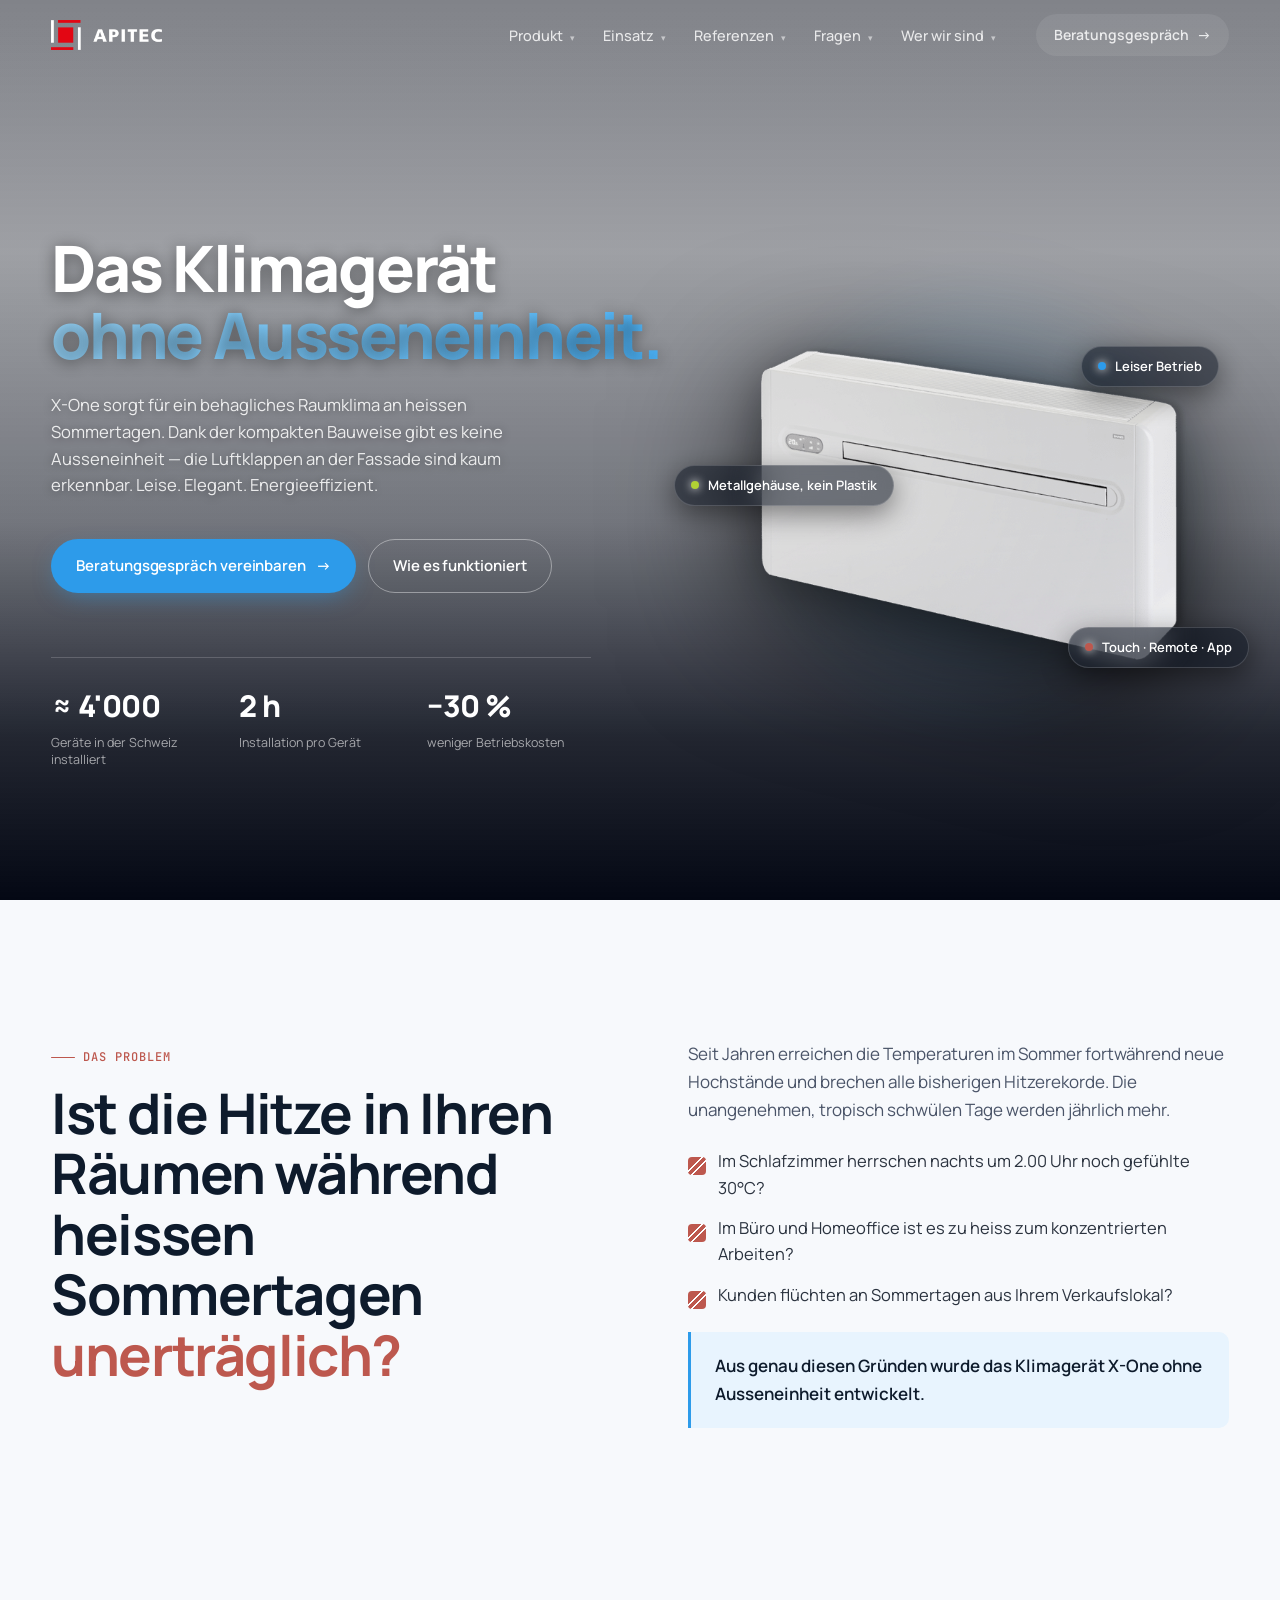
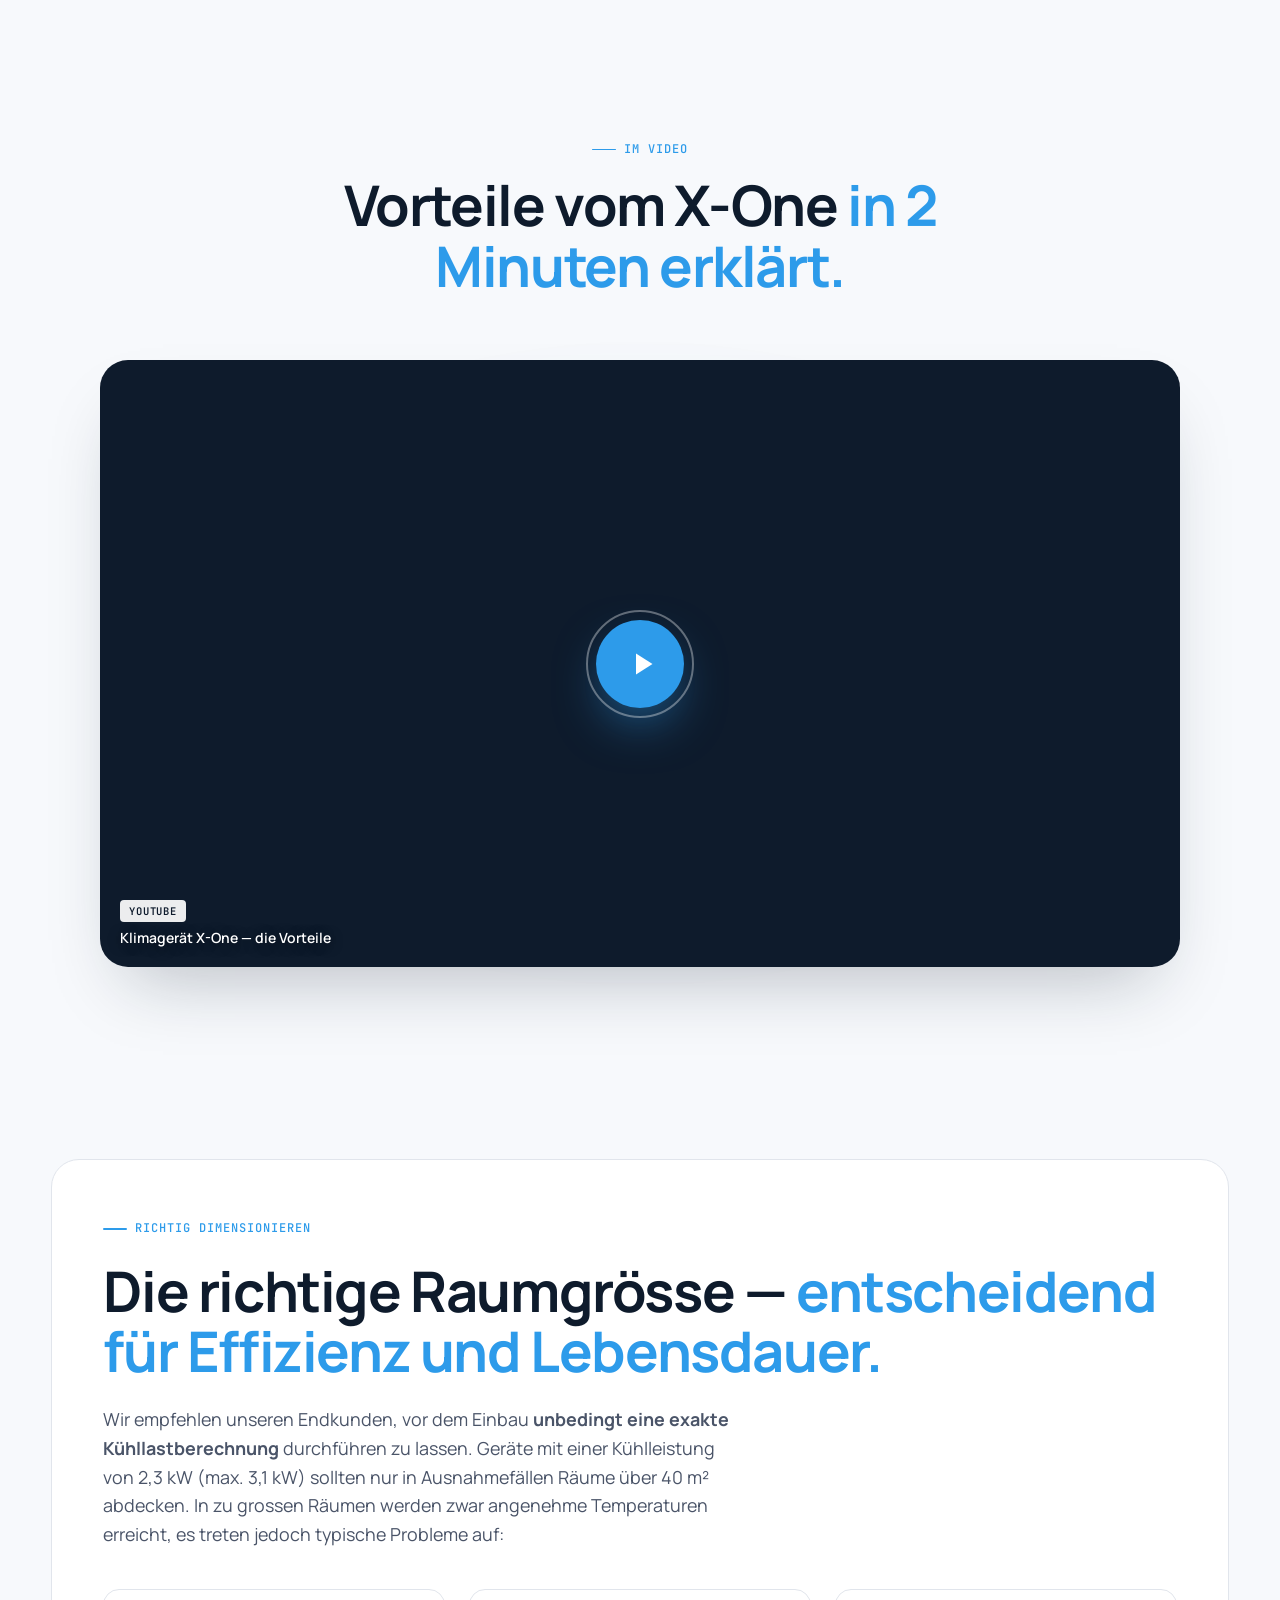
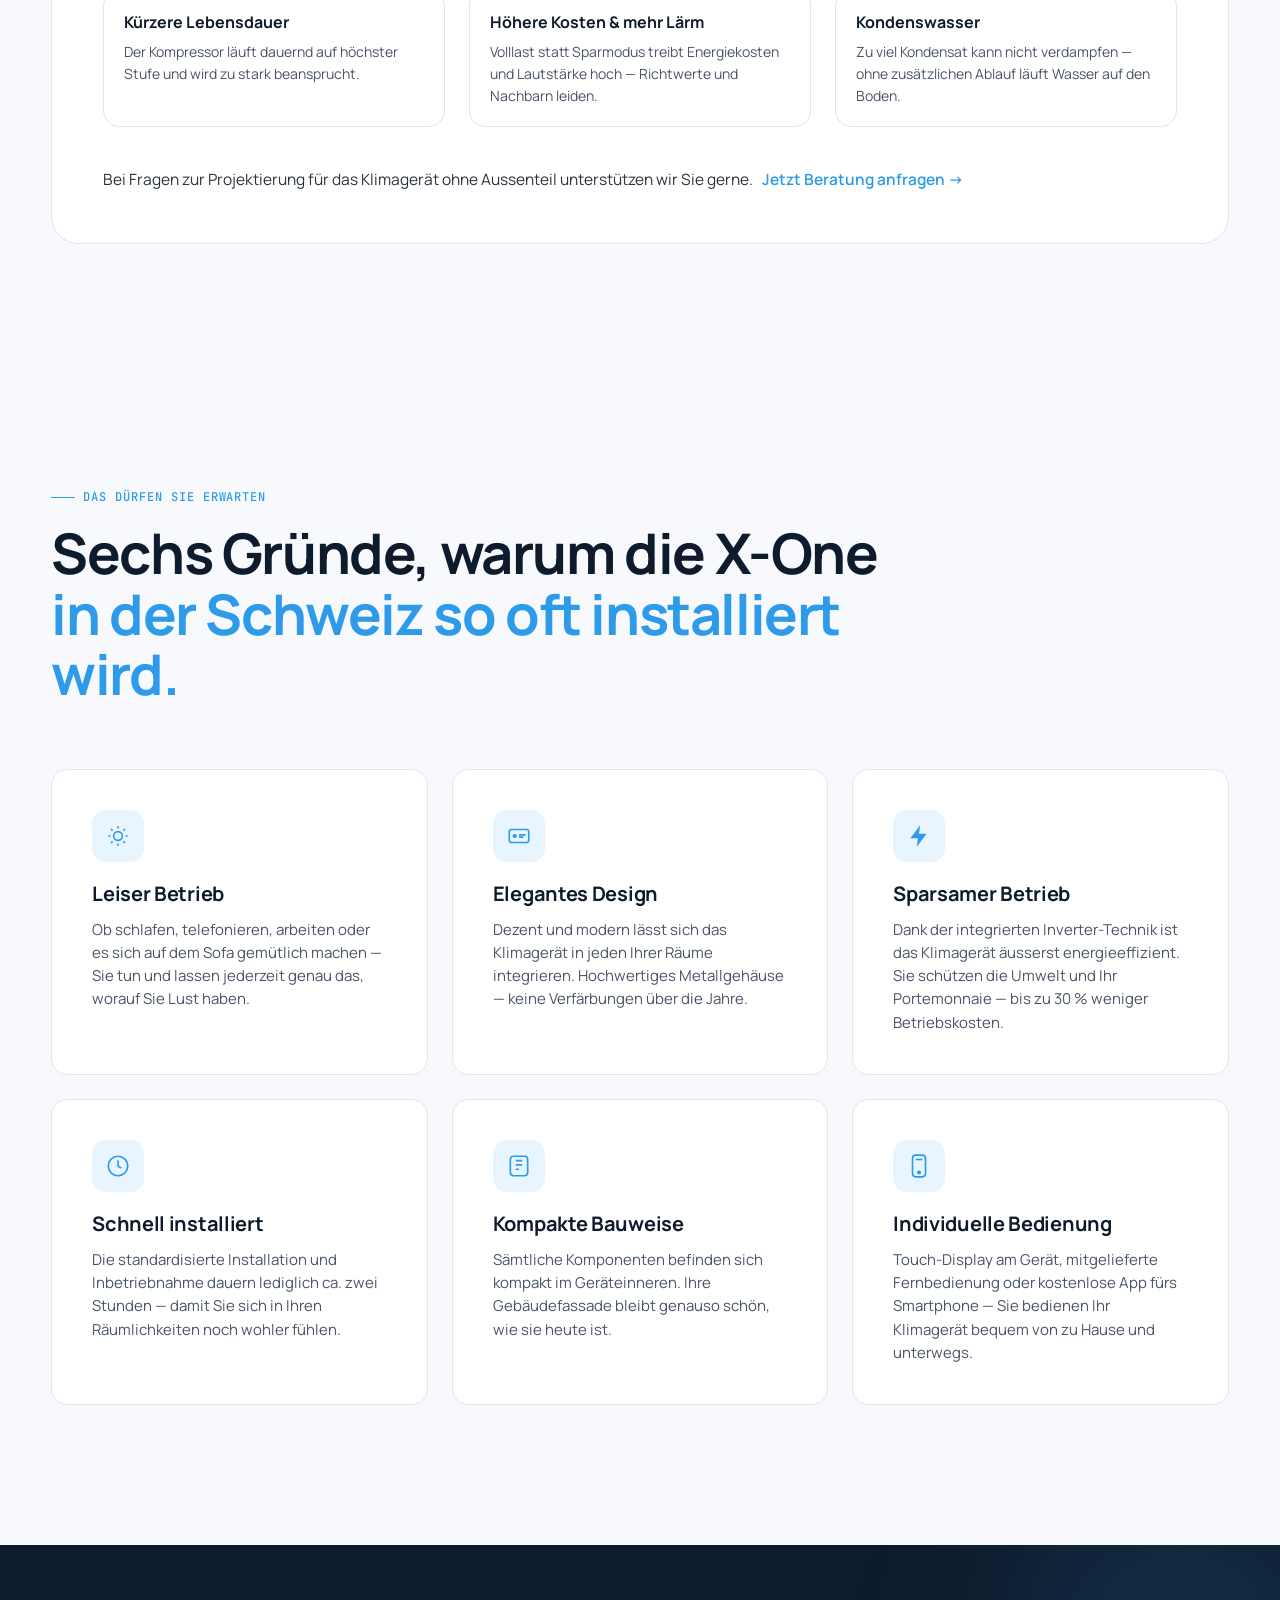
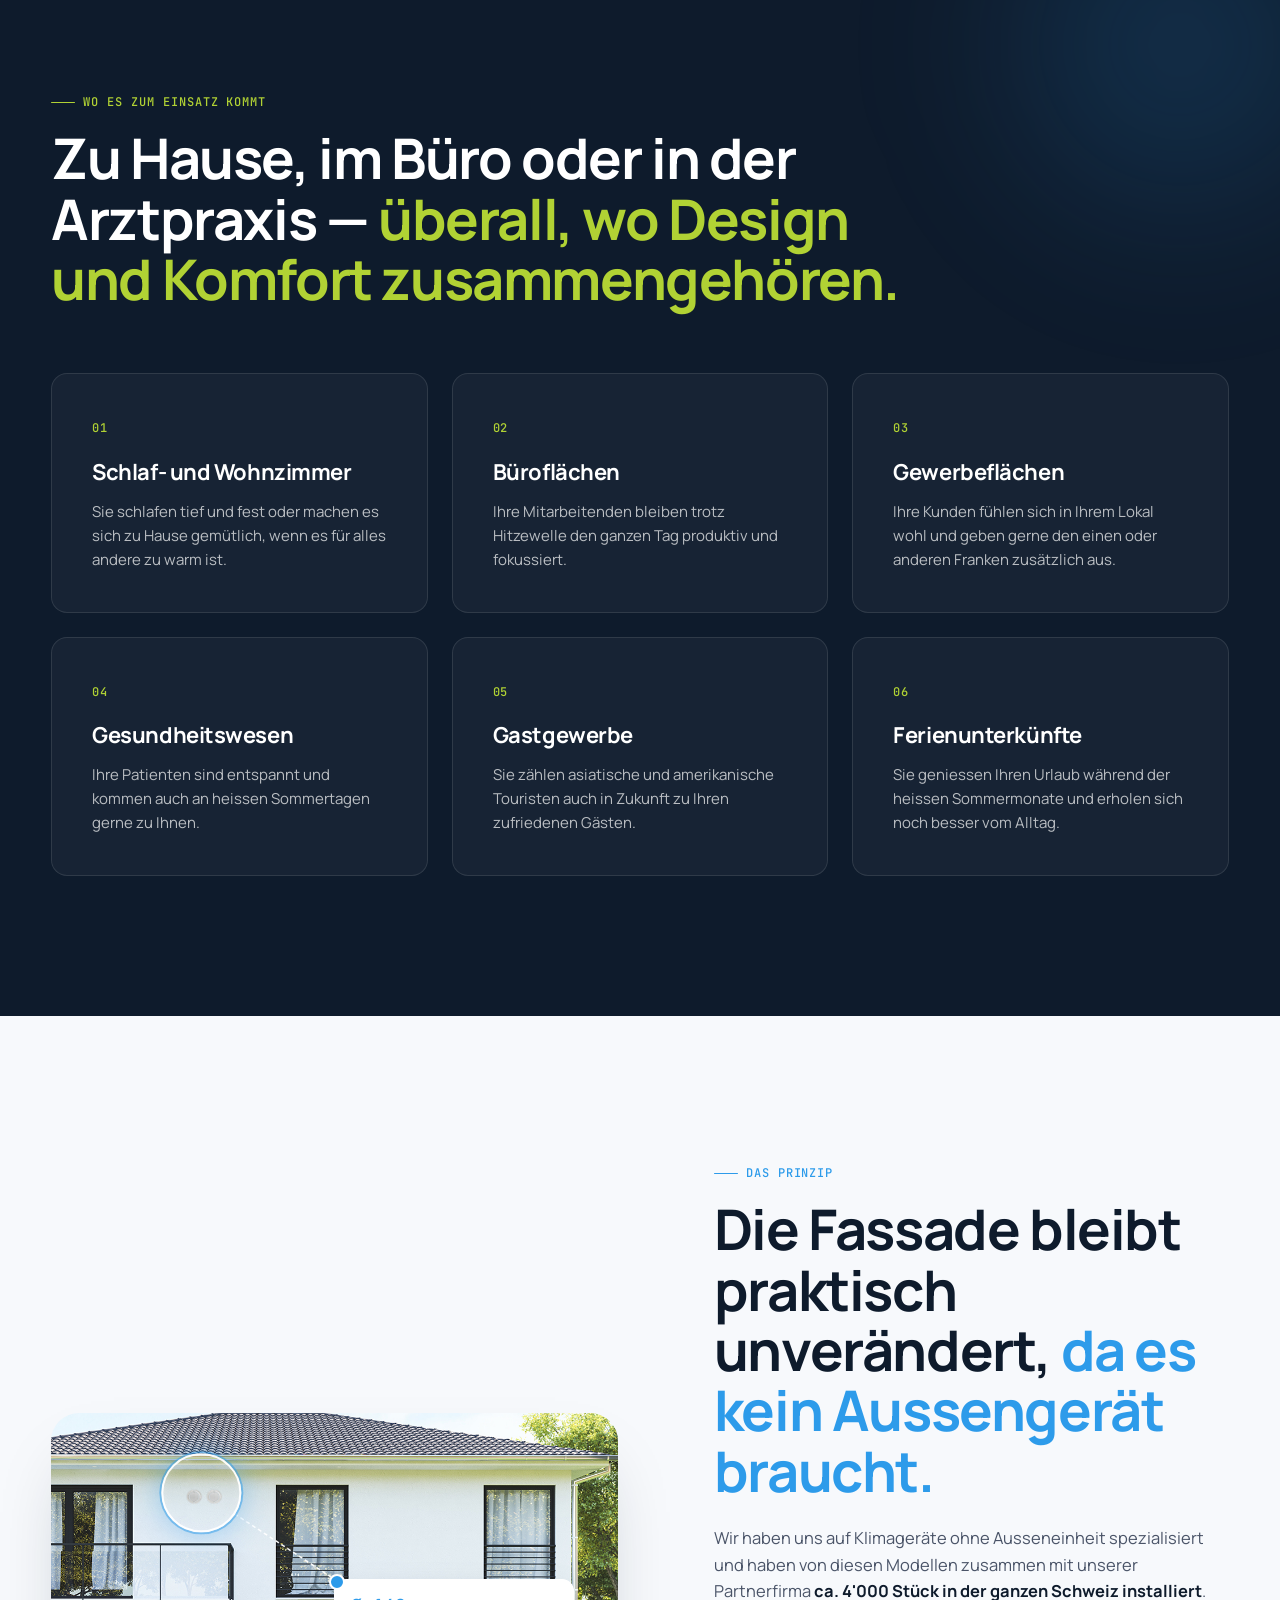
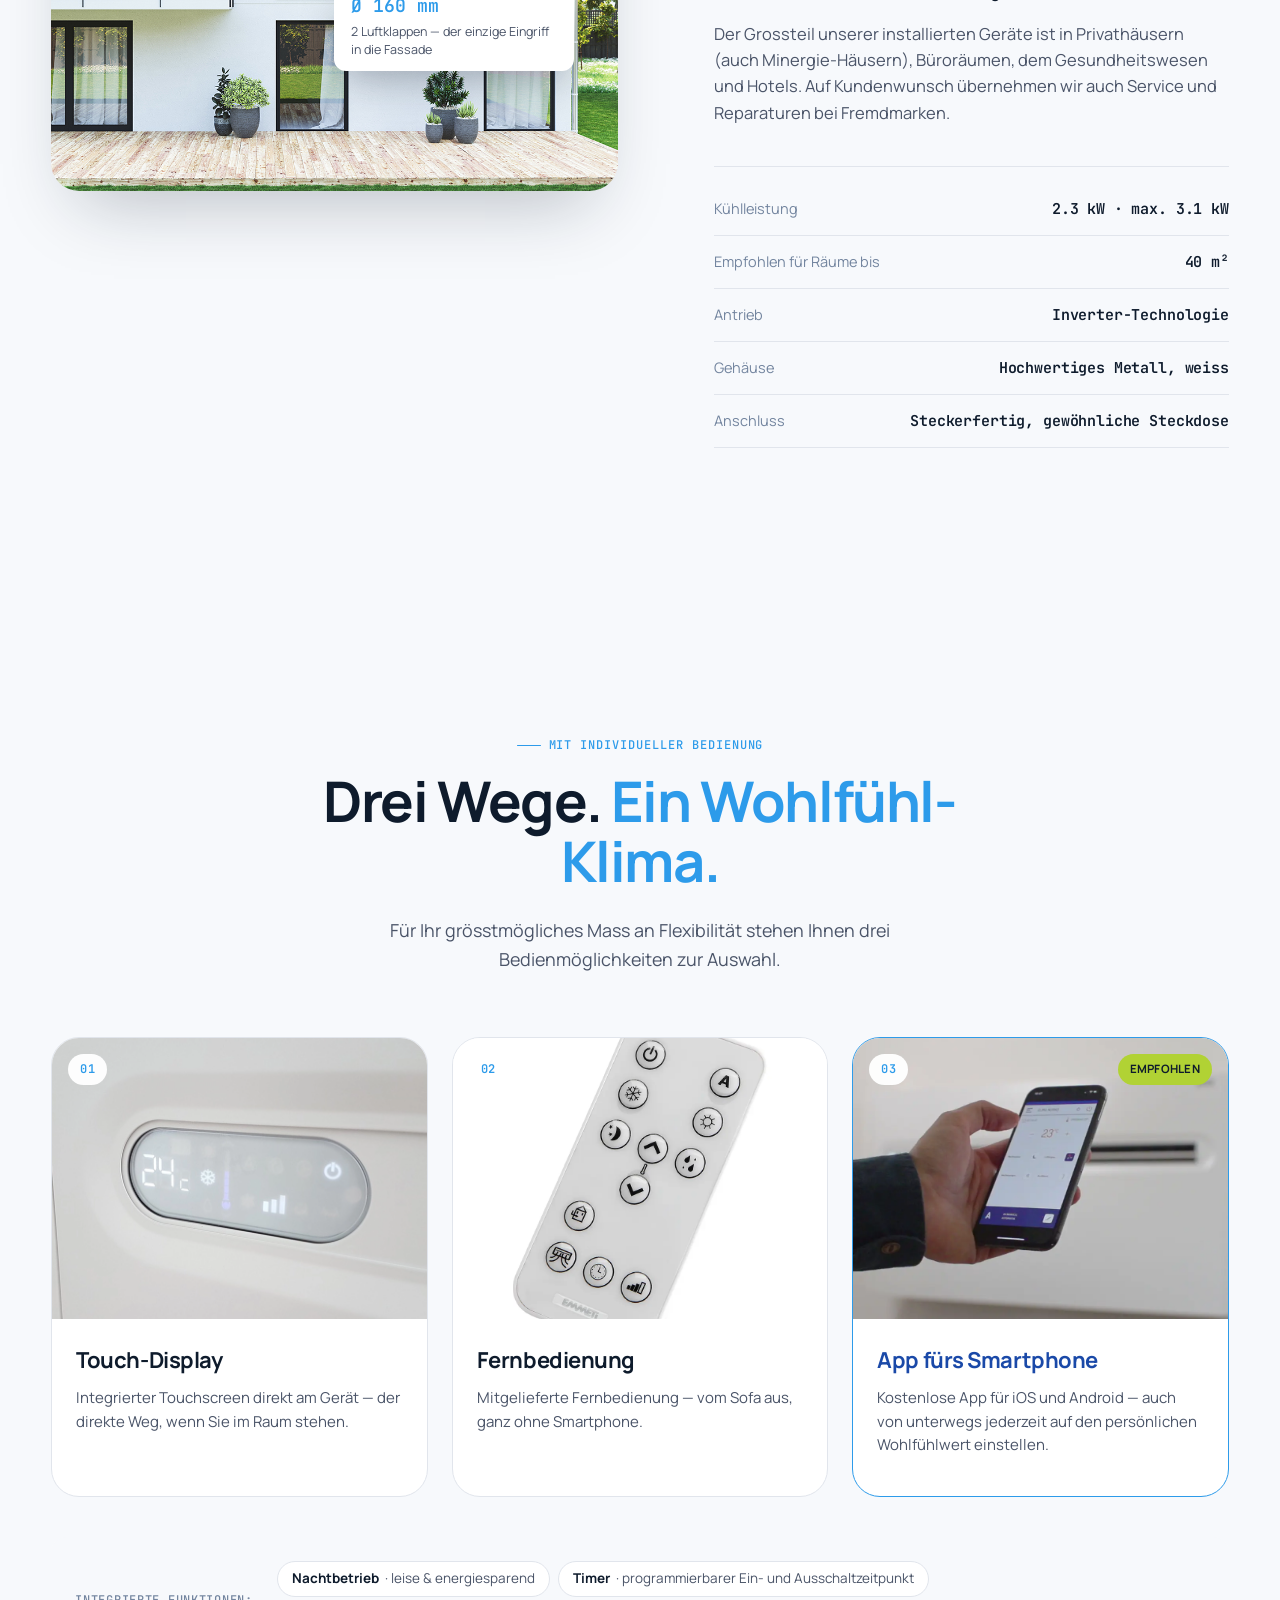
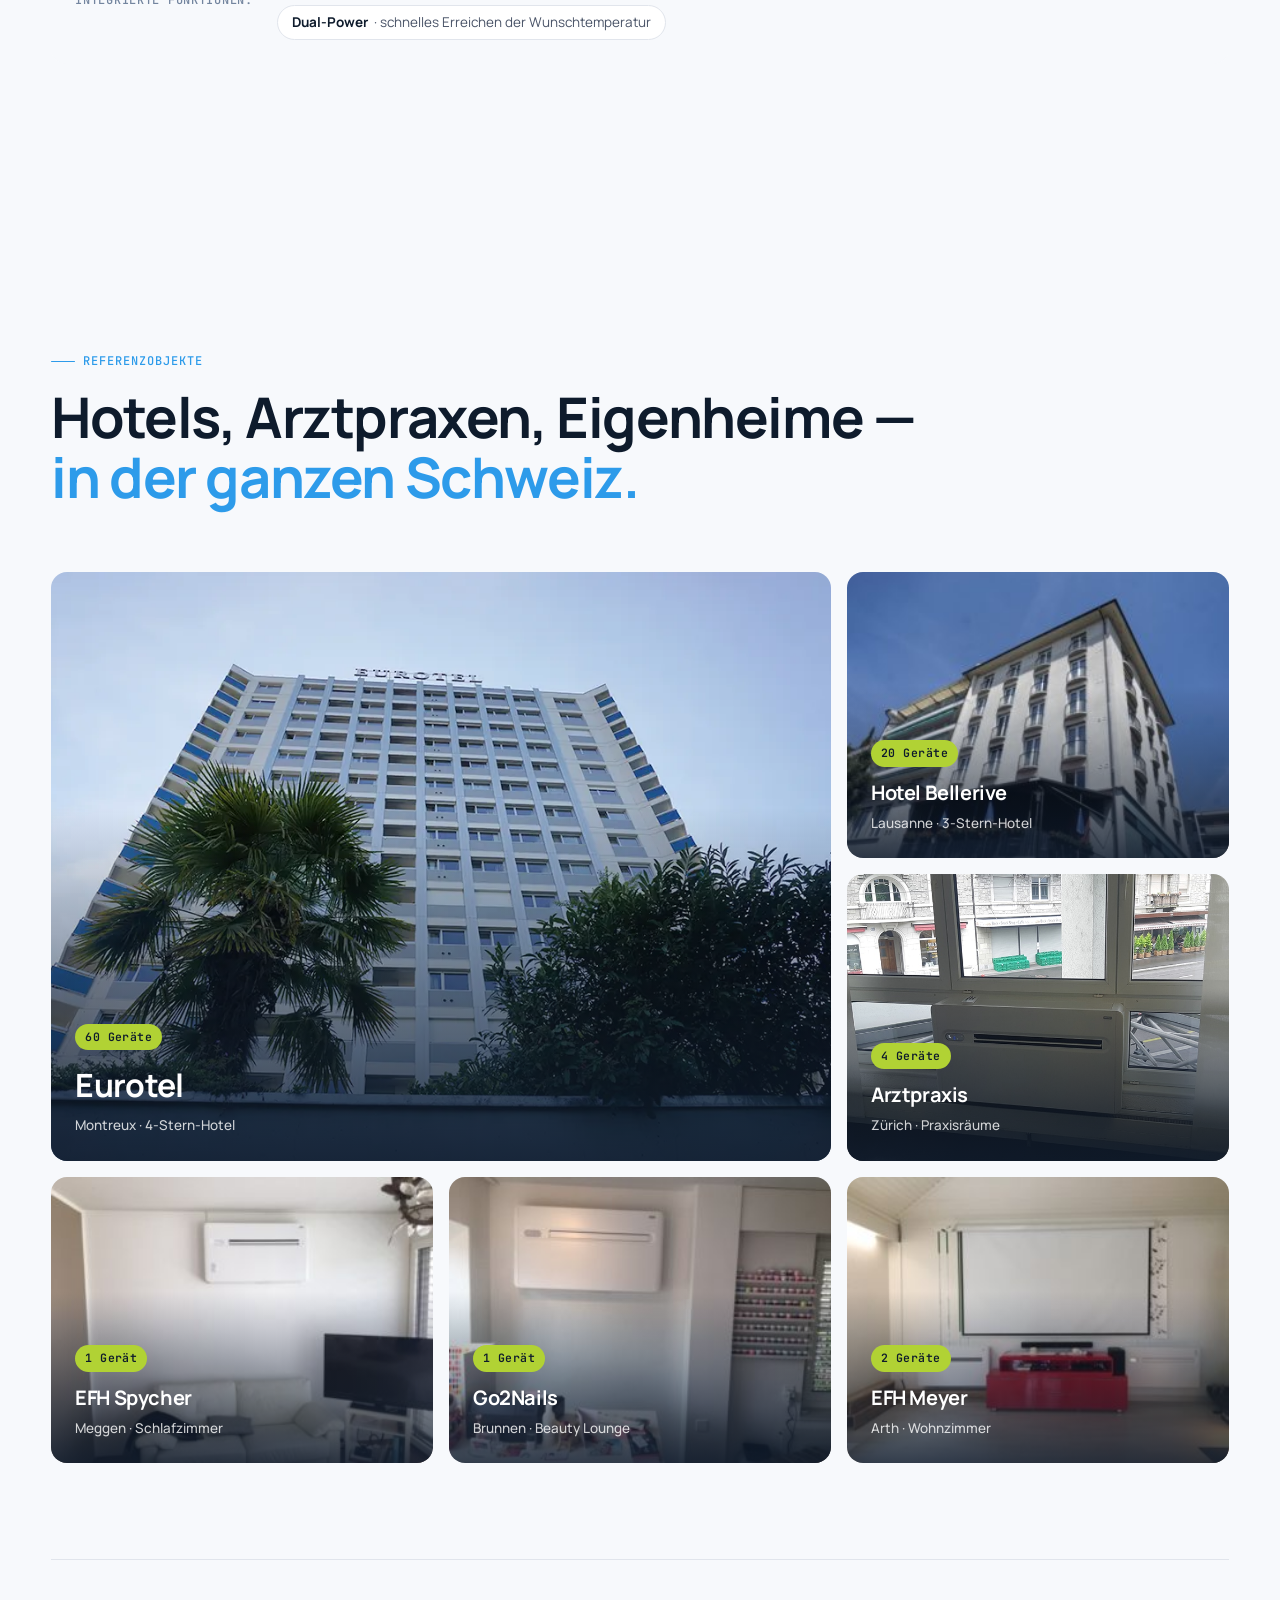
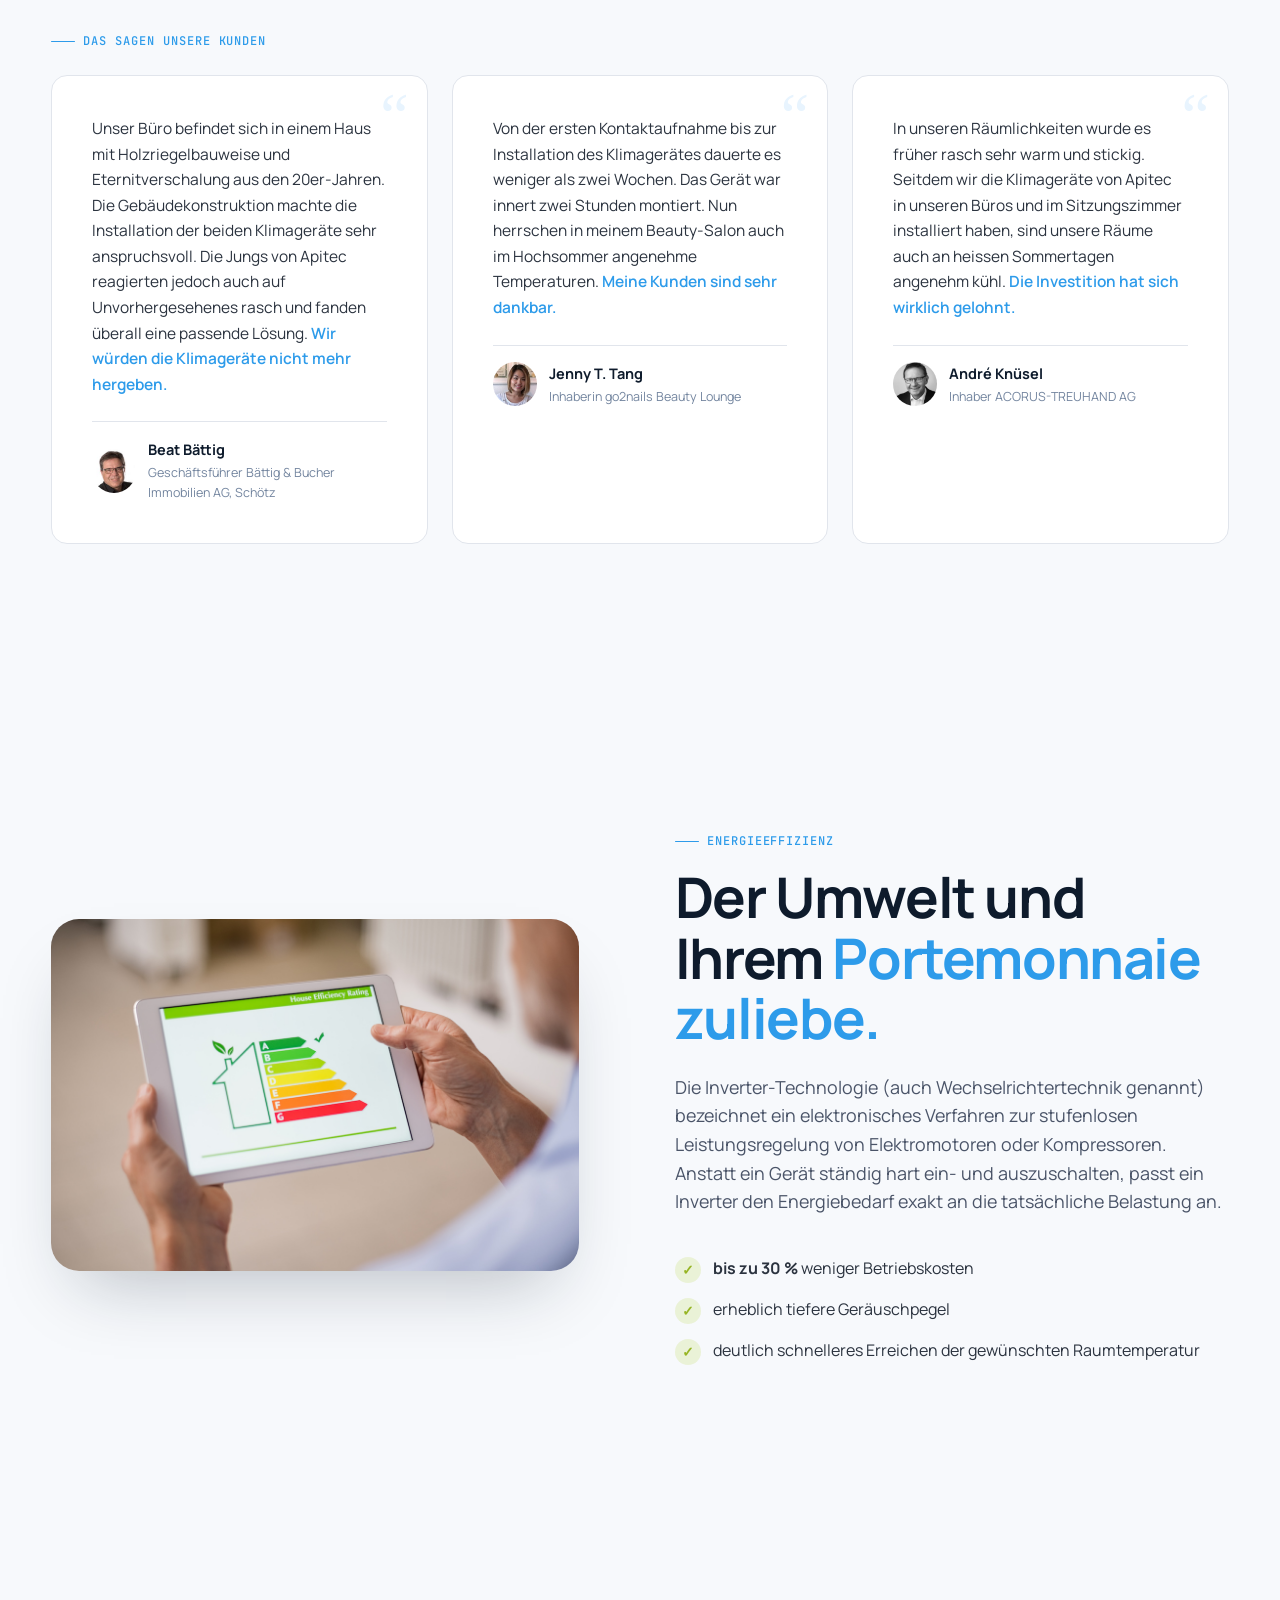
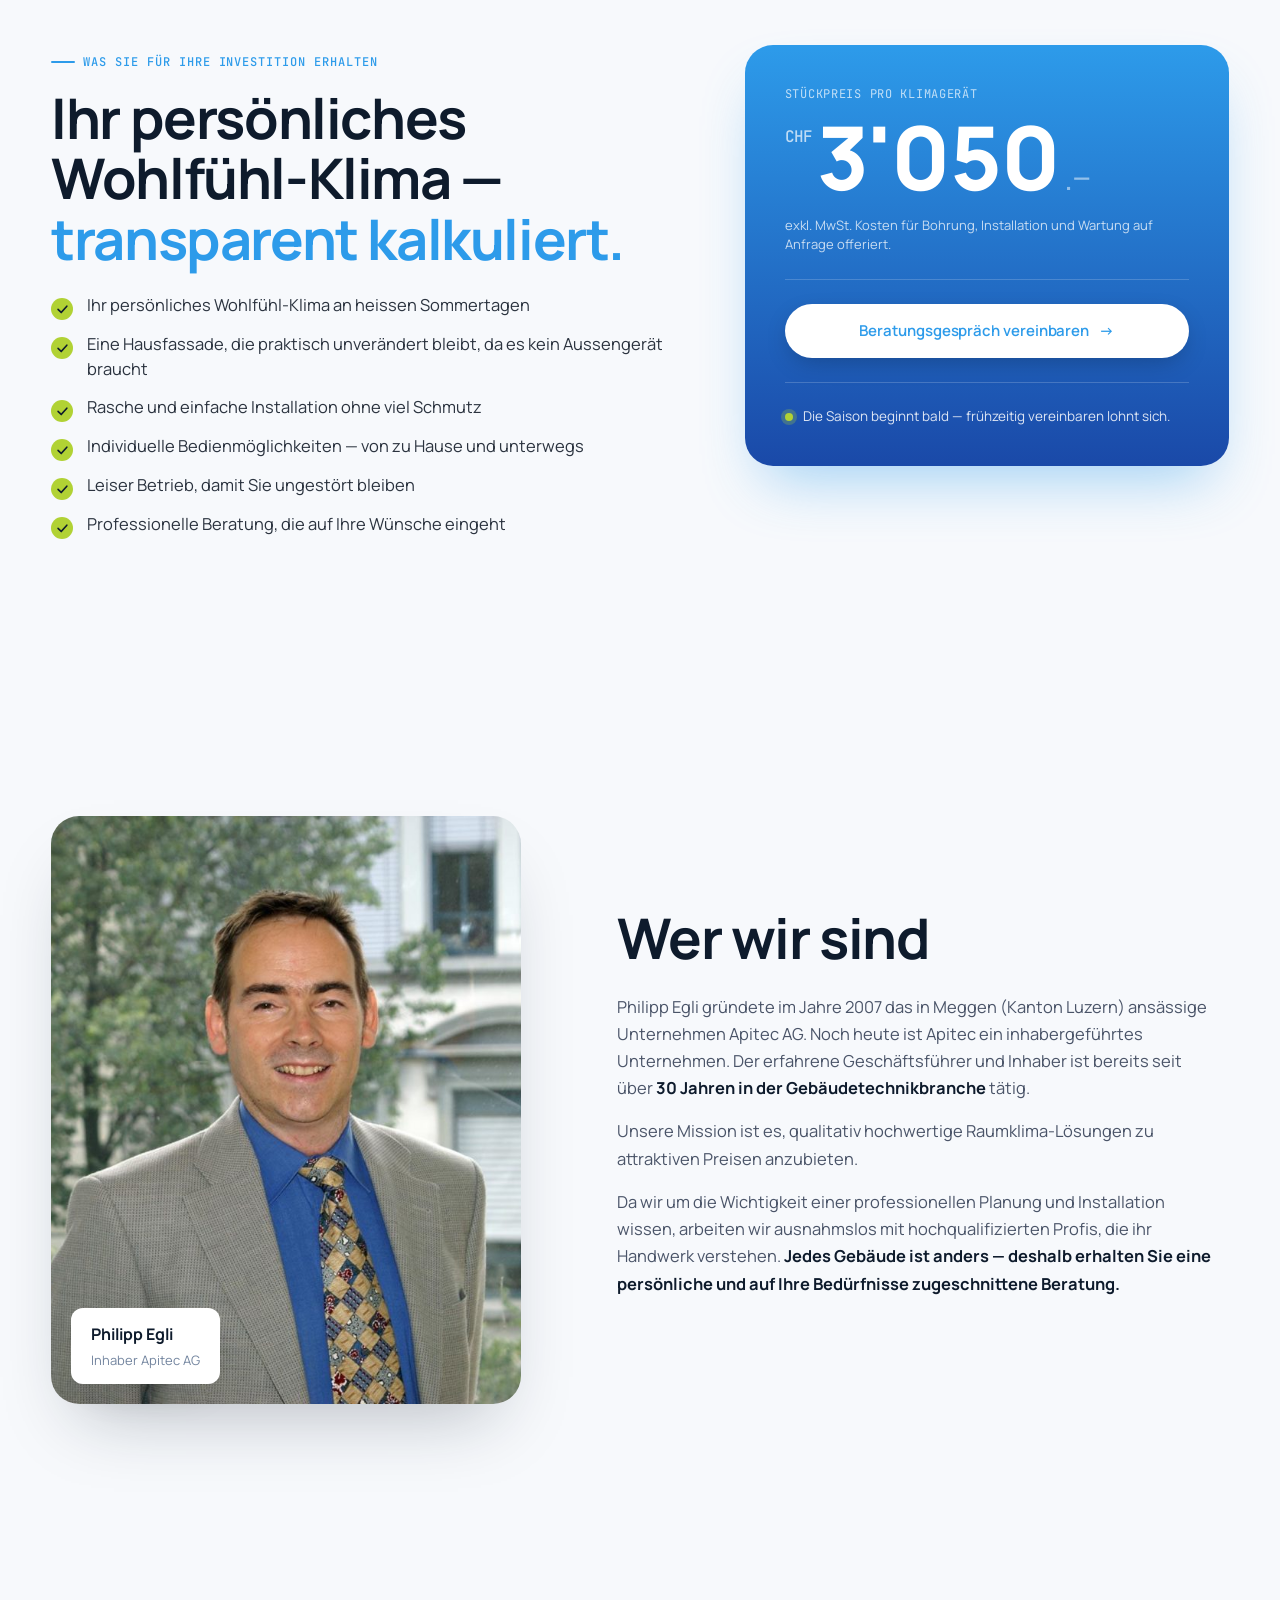
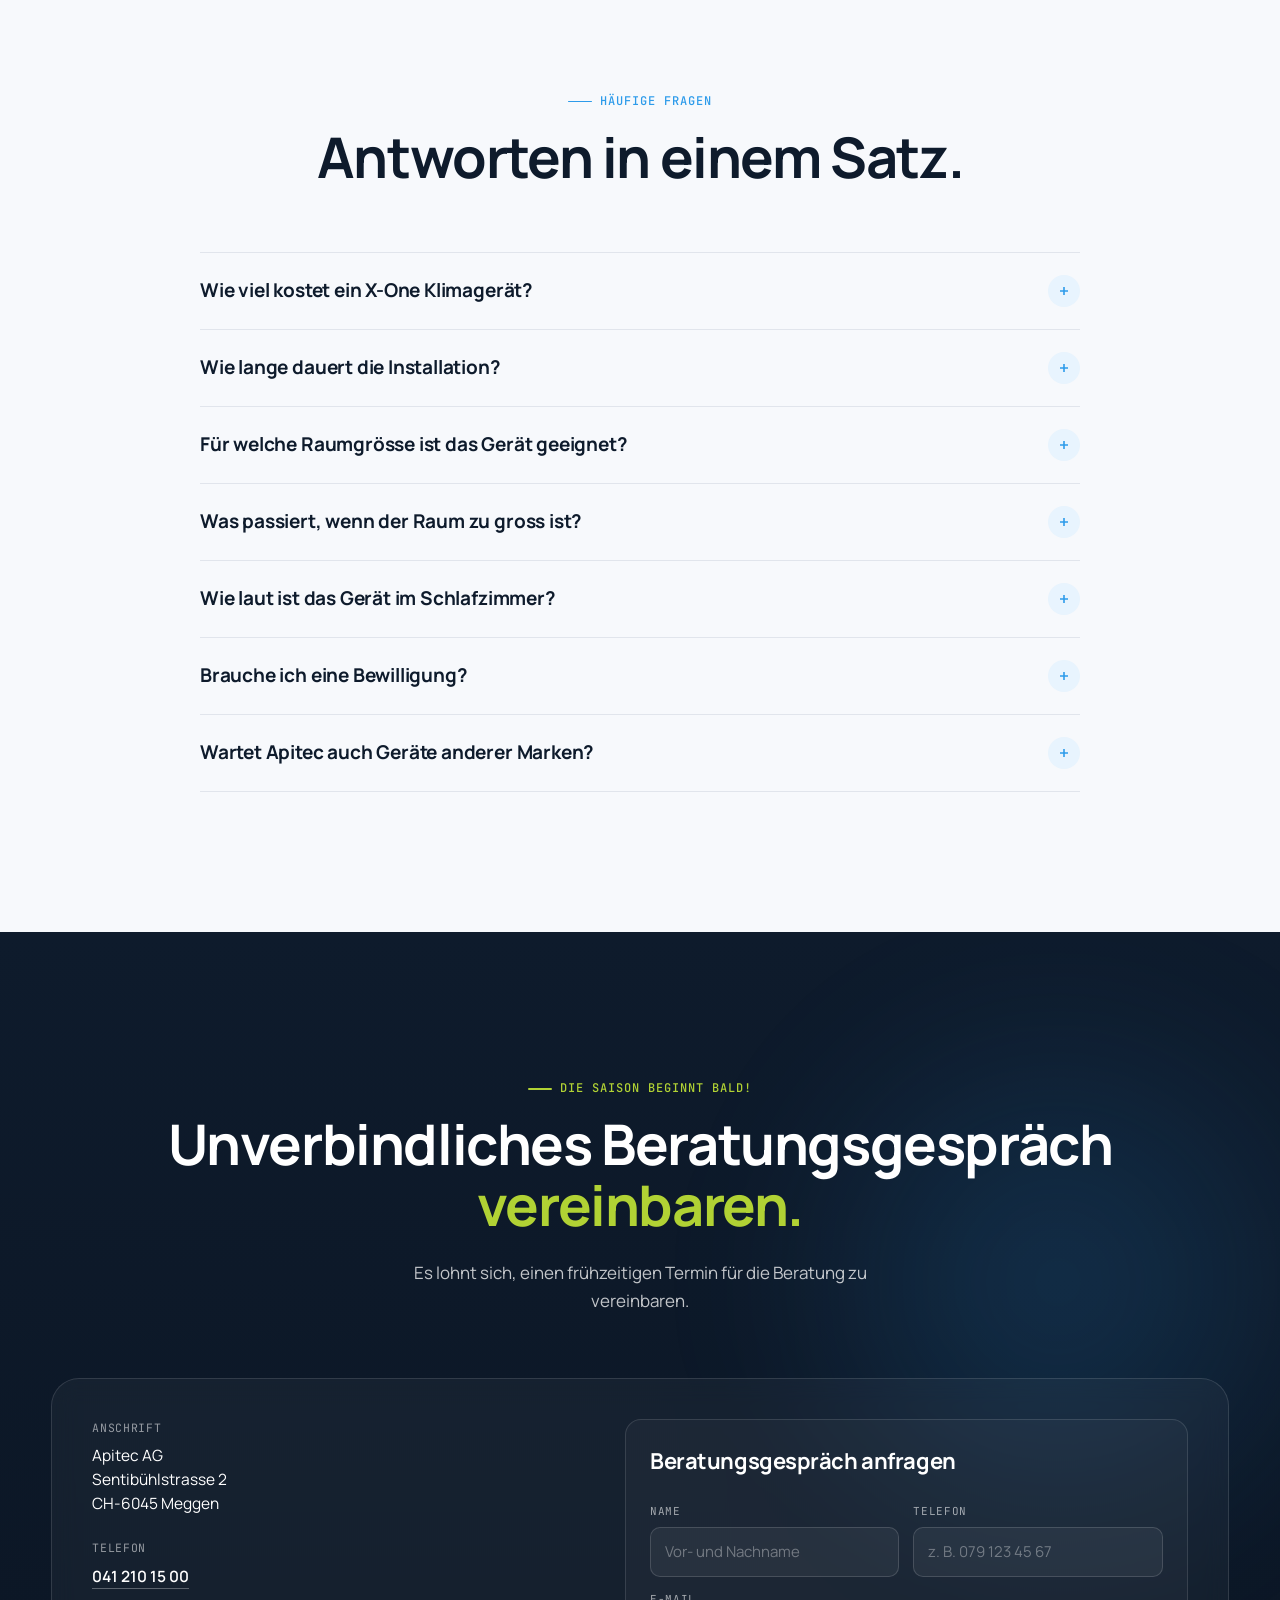
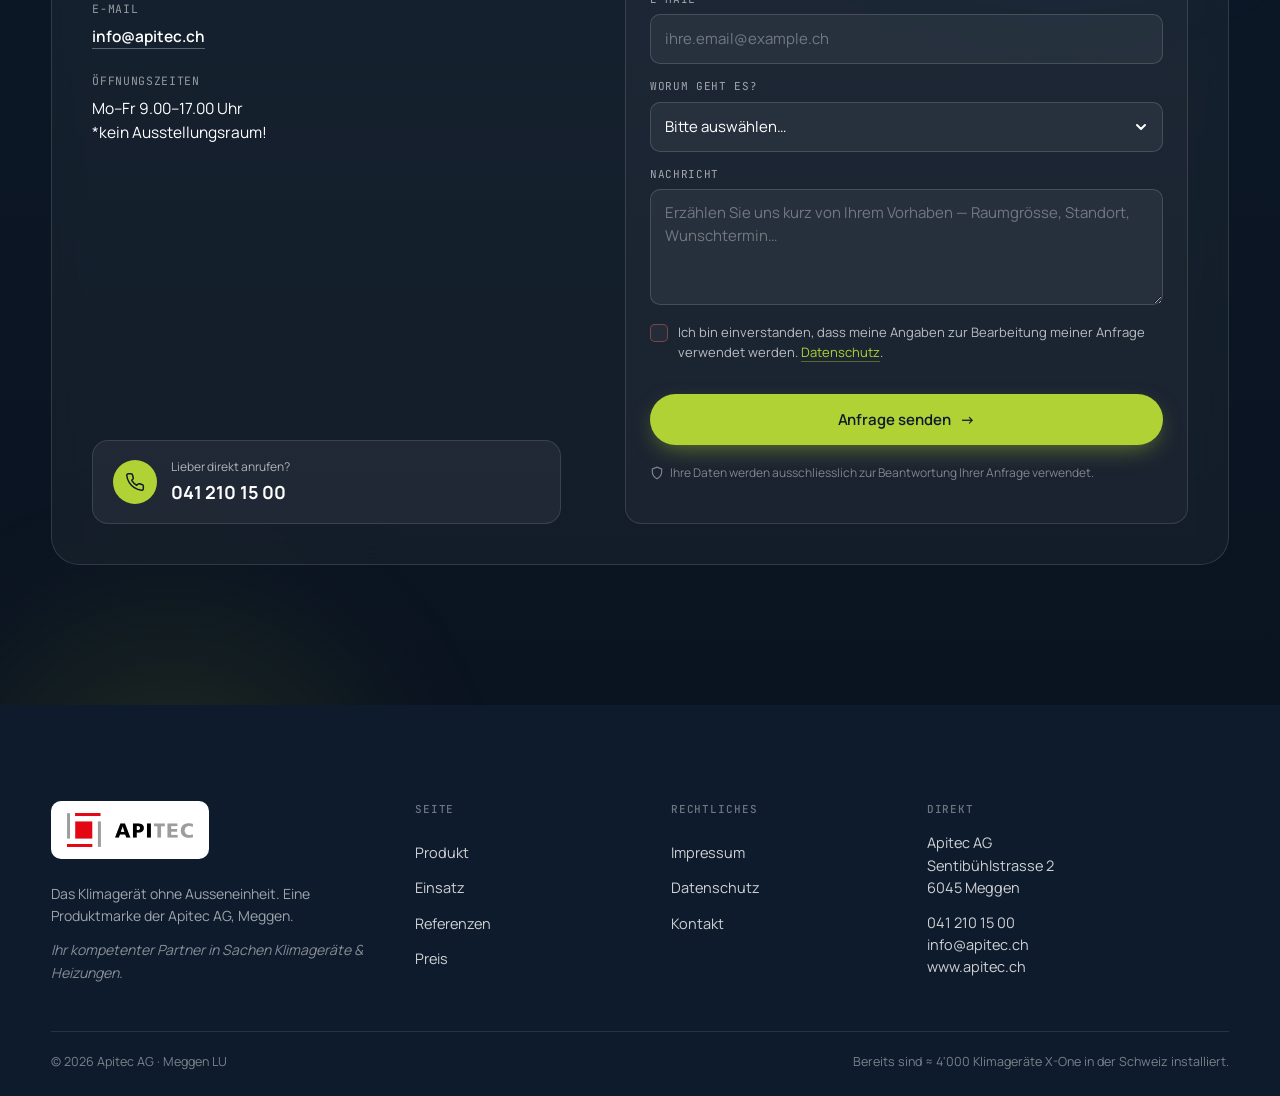
==== index.html @ 4526b0aa "Update h-captcha integration to use data-captcha attribute for improved functionality" ====
<!doctype html>
<html lang="de-CH">
<head>
<meta charset="utf-8">
<meta name="viewport" content="width=device-width, initial-scale=1">

<title>X-One Klimagerät ohne Aussenteil · Apitec AG, Meggen</title>
<meta name="description" content="Das X-One Klimagerät kühlt ohne Aussenteil — die Hausfassade bleibt unverändert. Leise, elegant, energieeffizient. Über 4'000 Geräte schweizweit installiert. Beratung in Meggen, Kanton Luzern.">
<link rel="canonical" href="https://das-klimageraet.ch/">

<meta property="og:type" content="website">
<meta property="og:locale" content="de_CH">
<meta property="og:site_name" content="X-One · Apitec AG">
<meta property="og:title" content="X-One Klimagerät ohne Aussenteil · Apitec AG, Meggen">
<meta property="og:description" content="Kühlung ohne Ausseneinheit. Leise, elegant, energieeffizient. Über 4'000 Geräte schweizweit installiert. CHF 3'050.– pro Gerät.">
<meta property="og:url" content="https://das-klimageraet.ch/">
<meta property="og:image" content="https://das-klimageraet.ch/assets/images/fassade-xone.jpg">
<meta property="og:image:width" content="1200">
<meta property="og:image:height" content="630">

<meta name="twitter:card" content="summary_large_image">
<meta name="twitter:title" content="X-One Klimagerät ohne Aussenteil · Apitec AG, Meggen">
<meta name="twitter:description" content="Kühlung ohne Ausseneinheit. Über 4'000 Geräte schweizweit installiert. Beratung in Meggen.">
<meta name="twitter:image" content="https://das-klimageraet.ch/assets/images/fassade-xone.jpg">

<link rel="icon" href="data:image/svg+xml,%3Csvg xmlns='http://www.w3.org/2000/svg' viewBox='0 0 32 32'%3E%3Crect width='32' height='32' rx='6' fill='%232D9BEA'/%3E%3Ctext x='16' y='22' font-family='Manrope,sans-serif' font-size='18' font-weight='700' fill='white' text-anchor='middle'%3EX%3C/text%3E%3C/svg%3E">

<link rel="preconnect" href="https://fonts.googleapis.com">
<link rel="preconnect" href="https://fonts.gstatic.com" crossorigin>
<link href="https://fonts.googleapis.com/css2?family=Manrope:wght@300;400;500;600;700;800&family=JetBrains+Mono:wght@400;500&display=swap" rel="stylesheet">

<link rel="stylesheet" href="css/style.css">
<link rel="stylesheet" href="css/hero-v5.css">
<style>
  /* Inline-Overrides: kein Cache-Problem, höchste Priorität */
  html, body { background: #04080e !important; }
  .nav {
    position: fixed !important;
    top: 0 !important; left: 0 !important; right: 0 !important;
    background: transparent !important;
    backdrop-filter: none !important;
    -webkit-backdrop-filter: none !important;
    border-bottom-color: transparent !important;
    transition: background .4s ease, backdrop-filter .4s ease, border-color .4s ease !important;
  }
  .nav .nav__name, .nav .nav__by, .nav .nav__links a {
    color: rgba(255,255,255,.82) !important;
  }
  .nav .nav__cta {
    border-color: rgba(255,255,255,.32) !important;
    color: rgba(255,255,255,.82) !important;
    background: rgba(255,255,255,.08) !important;
  }
  .nav--scrolled {
    background: rgba(6,8,16,.82) !important;
    backdrop-filter: blur(24px) saturate(180%) !important;
    -webkit-backdrop-filter: blur(24px) saturate(180%) !important;
    border-bottom-color: rgba(255,255,255,.08) !important;
  }
</style>

<script type="application/ld+json">
{
  "@context": "https://schema.org",
  "@graph": [
    {
      "@type": "LocalBusiness",
      "@id": "https://das-klimageraet.ch/#business",
      "name": "Apitec AG",
      "alternateName": "X-One Klimagerät",
      "url": "https://das-klimageraet.ch/",
      "telephone": "+41 41 210 15 00",
      "faxNumber": "+41 41 210 15 01",
      "email": "info@apitec.ch",
      "description": "Spezialisiert auf Klimageräte ohne Ausseneinheit. Beratung, Planung und Installation in der ganzen Schweiz, Hauptsitz in Meggen (LU).",
      "founder": { "@type": "Person", "name": "Philipp Egli" },
      "foundingDate": "2007",
      "areaServed": { "@type": "Country", "name": "Schweiz" },
      "address": {
        "@type": "PostalAddress",
        "streetAddress": "Sentibühlstrasse 2",
        "postalCode": "6045",
        "addressLocality": "Meggen",
        "addressRegion": "LU",
        "addressCountry": "CH"
      },
      "logo": "https://das-klimageraet.ch/assets/images/logo-apitec.png",
      "image": "https://das-klimageraet.ch/assets/images/fassade-xone.jpg",
      "priceRange": "CHF 3050"
    },
    {
      "@type": "Product",
      "name": "X-One Klimagerät",
      "description": "Klimagerät ohne Ausseneinheit. Metallgehäuse, Inverter-Technologie, leiser Betrieb, bedienbar via Touchscreen, Fernbedienung oder App.",
      "brand": { "@type": "Brand", "name": "X-One" },
      "manufacturer": { "@id": "https://das-klimageraet.ch/#business" },
      "offers": {
        "@type": "Offer",
        "price": "3050.00",
        "priceCurrency": "CHF",
        "priceValidUntil": "2026-12-31",
        "availability": "https://schema.org/InStock",
        "seller": { "@id": "https://das-klimageraet.ch/#business" }
      }
    },
    {
      "@type": "FAQPage",
      "@id": "https://das-klimageraet.ch/#faq",
      "mainEntity": [
        {
          "@type": "Question",
          "name": "Wie viel kostet ein X-One Klimagerät?",
          "acceptedAnswer": {
            "@type": "Answer",
            "text": "CHF 3'050.– pro Gerät (Stückpreis exkl. MwSt.). Kosten für Bohrung, Installation und Wartung offerieren wir separat auf Anfrage."
          }
        },
        {
          "@type": "Question",
          "name": "Wie lange dauert die Installation?",
          "acceptedAnswer": {
            "@type": "Answer",
            "text": "Pro Gerät rund zwei Stunden. Wir achten darauf, dass möglichst wenig Staub entsteht und der laufende Betrieb nicht beeinträchtigt wird."
          }
        },
        {
          "@type": "Question",
          "name": "Für welche Raumgrösse ist das Gerät geeignet?",
          "acceptedAnswer": {
            "@type": "Answer",
            "text": "Mit 2.3 kW (max. 3.1 kW) Kühlleistung für Räume bis rund 40 m². Bei grösseren Räumen empfehlen wir vorab eine Kühllastberechnung."
          }
        },
        {
          "@type": "Question",
          "name": "Was passiert, wenn der Raum zu gross ist?",
          "acceptedAnswer": {
            "@type": "Answer",
            "text": "Wir empfehlen vor dem Einbau unbedingt eine exakte Kühllastberechnung. In zu grossen Räumen (über 40 m²) treten folgende Probleme auf: kürzere Lebensdauer, weil der Kompressor dauernd auf höchster Stufe läuft; höhere Energiekosten und mehr Lärm — Aussengeräusche können Richtwerte übersteigen und zu Reklamationen führen. Es gibt auch vermehrt Kondenswasser, und das Wasser in der Wanne vom Klimagerät kann ohne zusätzliche Bohrung für den Kondensatablauf überlaufen. Bei Fragen zur Projektierung unterstützen wir Sie gerne."
          }
        },
        {
          "@type": "Question",
          "name": "Wie laut ist das Gerät im Schlafzimmer?",
          "acceptedAnswer": {
            "@type": "Answer",
            "text": "Im Nachtbetrieb läuft es so leise, dass es im Schlafzimmer eingesetzt werden kann. Die Inverter-Technik regelt die Drehzahl des Kompressors fein."
          }
        },
        {
          "@type": "Question",
          "name": "Brauche ich eine Bewilligung?",
          "acceptedAnswer": {
            "@type": "Answer",
            "text": "In der Regel nicht — die Aussenwand bleibt visuell fast unverändert. Bei denkmalgeschützten Bauten klären wir das vorab mit der zuständigen Stelle."
          }
        },
        {
          "@type": "Question",
          "name": "Wartet Apitec auch Geräte anderer Marken?",
          "acceptedAnswer": {
            "@type": "Answer",
            "text": "Ja. Die Partnerfirmen von Apitec bieten Service und Reparaturen auch für Fremdmarken von Klimageräten ohne Ausseneinheit an."
          }
        }
      ]
    }
  ]
}
</script>
</head>
<body>
<script>document.documentElement.style.background='#04080e';document.body&&(document.body.style.background='#04080e');</script>

<a class="skip-link" href="#main">Zum Inhalt springen</a>

<header class="nav" id="site-nav">
  <div class="nav__inner">
    <a href="#" class="nav__brand" aria-label="X-One von Apitec AG">
      <img src="assets/images/Logo-Apitec-AG-weiss.png" alt="Apitec AG" class="nav__logo" height="28">
    </a>

    <nav class="nav__links" aria-label="Hauptnavigation">
      <div class="nav__item">
        <a href="#produkt" class="nav__top">Produkt <span class="nav__caret" aria-hidden="true">▾</span></a>
        <div class="nav__drop">
          <a href="#produkt">6 Gründe</a>
          <a href="#effizienz">−30 % Strom</a>
          <a href="#prinzip">Fassade</a>
          <a href="#bedienung">3 Wege</a>
        </div>
      </div>

      <div class="nav__item">
        <a href="#einsatz" class="nav__top">Einsatz <span class="nav__caret" aria-hidden="true">▾</span></a>
        <div class="nav__drop">
          <a href="#einsatz">Einsatz-Möglichkeiten</a>
        </div>
      </div>

      <div class="nav__item">
        <a href="#referenzen" class="nav__top">Referenzen <span class="nav__caret" aria-hidden="true">▾</span></a>
        <div class="nav__drop">
          <a href="#referenzen">Hotels</a>
          <a href="#referenzen">Büros</a>
          <a href="#referenzen">Arztpraxis</a>
          <a href="#referenzen">Privat</a>
          <a href="#kundenstimmen">Kundenstimmen</a>
        </div>
      </div>

      <div class="nav__item">
        <a href="#faq" class="nav__top">Fragen <span class="nav__caret" aria-hidden="true">▾</span></a>
        <div class="nav__drop">
          <a href="#faq">Häufige Fragen</a>
          <a href="#preis">Preise</a>
        </div>
      </div>

      <div class="nav__item">
        <a href="#ueber-uns" class="nav__top">Wer wir sind <span class="nav__caret" aria-hidden="true">▾</span></a>
        <div class="nav__drop">
          <a href="#ueber-uns">Apitec AG</a>
        </div>
      </div>
    </nav>

    <a href="#kontakt" class="nav__cta">
      Beratungsgespräch
      <span aria-hidden="true">→</span>
    </a>

    <button class="nav__burger" aria-label="Menü öffnen" aria-expanded="false">
      <span></span><span></span><span></span>
    </button>
  </div>
</header>

<main id="main">

  <!-- ============ HERO V5 — Video-Hintergrund · Layout wie Index ============ -->
  <section class="hero hero-v5" id="hero-v5-section">

    <!-- Video-Hintergrund -->
    <video
      class="hero-v5__video"
      autoplay
      muted
      loop
      playsinline
      aria-hidden="true"
      preload="auto">
      <source src="assets/images/wasserfall-kuehle.mp4" type="video/mp4">
    </video>

    <!-- Overlay: abgedunkelt gegen unten -->
    <div class="hero-v5__overlay" aria-hidden="true"></div>

    <!-- Dampf-/Nebelschwaden -->
    <div class="hero-v5__steam" aria-hidden="true">
      <span></span><span></span><span></span><span></span>
    </div>

    <div class="hero-v5__inner">

      <div class="hero-v5__text">
        <h1 class="hero-v5__title">
          Das Klimagerät
          <span class="hero-v5__title-accent">ohne Ausseneinheit.</span>
        </h1>

        <p class="hero-v5__sub">
          X-One sorgt für ein behagliches Raumklima an heissen Sommertagen. Dank der kompakten Bauweise gibt es keine Ausseneinheit — die Luftklappen an der Fassade sind kaum erkennbar. Leise. Elegant. Energieeffizient.
        </p>

        <div class="hero-v5__actions">
          <a class="btn btn--primary" href="#kontakt">
            Beratungsgespräch vereinbaren
            <span class="btn__arrow">→</span>
          </a>
          <a class="btn btn--outline-light" href="#produkt">
            Wie es funktioniert
          </a>
        </div>

        <div class="hero-v5__stats">
          <div class="stat">
            <span class="stat__num">≈ 4'000</span>
            <span class="stat__lbl">Geräte in der Schweiz installiert</span>
          </div>
          <div class="stat">
            <span class="stat__num">2 h</span>
            <span class="stat__lbl">Installation pro Gerät</span>
          </div>
          <div class="stat">
            <span class="stat__num">−30 %</span>
            <span class="stat__lbl">weniger Betriebskosten</span>
          </div>
        </div>
      </div>

      <div class="hero-v5__product">
        <div class="hero-v5__product-glow"></div>
        <img
          src="assets/images/produkt-xone.png"
          alt="X-One Klimagerät ohne Ausseneinheit, weisses Metallgehäuse"
          class="hero-v5__product-img"
          fetchpriority="high">

        <!-- Callouts -->
        <div class="hero-v5__tags">
          <span class="v5-tag v5-tag--top">
            <span class="v5-tag__dot"></span>
            Leiser Betrieb
          
          </span>
          <span class="v5-tag v5-tag--mid">
            <span class="v5-tag__dot"></span>
            Metallgehäuse, kein Plastik
          </span>
          <span class="v5-tag v5-tag--bot">
            <span class="v5-tag__dot"></span>
            Touch · Remote · App
          </span>
        </div>
      </div>

    </div>

  </section>

  <!-- ============ PROBLEM ============ -->
  <section class="problem">
    <div class="container">
      <div class="problem__grid">
        <div class="problem__head">
          <span class="kicker">Das Problem</span>
          <h2 class="h2">
            Ist die Hitze in Ihren Räumen während heissen Sommertagen
            <span class="text-accent">unerträglich?</span>
          </h2>
        </div>
        <div class="problem__list">
          <p>
            Seit Jahren erreichen die Temperaturen im Sommer fortwährend neue Hochstände und brechen alle bisherigen Hitzerekorde. Die unangenehmen, tropisch schwülen Tage werden jährlich mehr.
          </p>
          <ul>
            <li>Im Schlafzimmer herrschen nachts um 2.00 Uhr noch gefühlte 30°C?</li>
            <li>Im Büro und Homeoffice ist es zu heiss zum konzentrierten Arbeiten?</li>
            <li>Kunden flüchten an Sommertagen aus Ihrem Verkaufslokal?</li>
          </ul>
          <p class="problem__answer">
            Aus genau diesen Gründen wurde das Klimagerät X-One ohne Ausseneinheit entwickelt.
          </p>
        </div>
      </div>
    </div>
  </section>

  <!-- ============ VIDEO ============ -->
  <section class="video">
    <div class="container">
      <div class="section-head section-head--narrow">
        <span class="kicker">Im Video</span>
        <h2 class="h2">
          Vorteile vom X-One
          <span class="text-accent">in 2 Minuten erklärt.</span>
        </h2>
      </div>

      <div class="video__wrap">
        <button class="video__facade" data-video-id="8Pr7V9y3Nm0" aria-label="Video abspielen: Vorteile vom X-One Klimagerät">
          <img
            src="https://img.youtube.com/vi/8Pr7V9y3Nm0/maxresdefault.jpg"
            alt="X-One Klimagerät — Vorschaubild"
            loading="lazy"
            onerror="this.src='https://img.youtube.com/vi/8Pr7V9y3Nm0/hqdefault.jpg'">
          <span class="video__play" aria-hidden="true">
            <svg viewBox="0 0 24 24" fill="white">
              <path d="M8 5v14l11-7z"/>
            </svg>
          </span>
          <span class="video__label">
            <span class="video__label-tag">YouTube</span>
            <span class="video__label-title">Klimagerät X-One — die Vorteile</span>
          </span>
        </button>
      </div>
    </div>
  </section>

  <!-- ============ RAUMGRÖSSE / PROJEKTIERUNG ============ -->
  <section class="raumgroesse" id="raumgroesse">
    <div class="container">
      <div class="raumgroesse__card">

        <div class="raumgroesse__head">
          <span class="kicker">Richtig dimensionieren</span>
          <h2 class="h2">
            Die richtige Raumgrösse —
            <span class="text-accent">entscheidend für Effizienz und Lebensdauer.</span>
          </h2>
          <p class="lead">
            Wir empfehlen unseren Endkunden, vor dem Einbau <strong>unbedingt eine exakte Kühllastberechnung</strong> durchführen zu lassen. Geräte mit einer Kühlleistung von 2,3 kW (max. 3,1 kW) sollten nur in Ausnahmefällen Räume über 40 m² abdecken. In zu grossen Räumen werden zwar angenehme Temperaturen erreicht, es treten jedoch typische Probleme auf:
          </p>
        </div>

        <ul class="raumgroesse__list">
          <li>
            <strong>Kürzere Lebensdauer</strong>
            <p>Der Kompressor läuft dauernd auf höchster Stufe und wird zu stark beansprucht.</p>
          </li>
          <li>
            <strong>Höhere Kosten &amp; mehr Lärm</strong>
            <p>Volllast statt Sparmodus treibt Energiekosten und Lautstärke hoch — Richtwerte und Nachbarn leiden.</p>
          </li>
          <li>
            <strong>Kondenswasser</strong>
            <p>Zu viel Kondensat kann nicht verdampfen — ohne zusätzlichen Ablauf läuft Wasser auf den Boden.</p>
          </li>
        </ul>

        <p class="raumgroesse__note">
          Bei Fragen zur Projektierung für das Klimagerät ohne Aussenteil unterstützen wir Sie gerne.
          <a href="#kontakt">Jetzt Beratung anfragen <span aria-hidden="true">→</span></a>
        </p>

      </div>
    </div>
  </section>

  <!-- ============ PRODUKT / VORTEILE ============ -->
  <section class="produkt" id="produkt">
    <div class="container">

      <div class="section-head">
        <span class="kicker">Das dürfen Sie erwarten</span>
        <h2 class="h2">
          Sechs Gründe, warum die X-One
          <span class="text-accent">in der Schweiz so oft installiert wird.</span>
        </h2>
      </div>

      <div class="features">
        <article class="feature">
          <div class="feature__icon">
            <svg viewBox="0 0 24 24" fill="none" stroke="currentColor" stroke-width="1.5"><path d="M3 12h2m14 0h2M12 3v2m0 14v2M5.6 5.6l1.4 1.4m10 10l1.4 1.4M5.6 18.4L7 17m10-10l1.4-1.4M12 8a4 4 0 100 8 4 4 0 000-8z"/></svg>
          </div>
          <h3>Leiser Betrieb</h3>
          <p>Ob schlafen, telefonieren, arbeiten oder es sich auf dem Sofa gemütlich machen — Sie tun und lassen jederzeit genau das, worauf Sie Lust haben.</p>
        </article>

        <article class="feature">
          <div class="feature__icon">
            <svg viewBox="0 0 24 24" fill="none" stroke="currentColor" stroke-width="1.5"><rect x="3" y="6" width="18" height="12" rx="2"/><circle cx="8" cy="12" r="1.2" fill="currentColor"/><path d="M12 11h6m-6 2h4"/></svg>
          </div>
          <h3>Elegantes Design</h3>
          <p>Dezent und modern lässt sich das Klimagerät in jeden Ihrer Räume integrieren. Hochwertiges Metallgehäuse — keine Verfärbungen über die Jahre.</p>
        </article>

        <article class="feature">
          <div class="feature__icon">
            <svg viewBox="0 0 24 24" fill="none" stroke="currentColor" stroke-width="1.5"><path d="M13 2L4 14h7l-1 8 9-12h-7l1-8z" fill="currentColor" stroke="none"/></svg>
          </div>
          <h3>Sparsamer Betrieb</h3>
          <p>Dank der integrierten Inverter-Technik ist das Klimagerät äusserst energieeffizient. Sie schützen die Umwelt und Ihr Portemonnaie — bis zu 30 % weniger Betriebskosten.</p>
        </article>

        <article class="feature">
          <div class="feature__icon">
            <svg viewBox="0 0 24 24" fill="none" stroke="currentColor" stroke-width="1.5"><circle cx="12" cy="12" r="9"/><path d="M12 7v5l3 2"/></svg>
          </div>
          <h3>Schnell installiert</h3>
          <p>Die standardisierte Installation und Inbetriebnahme dauern lediglich ca. zwei Stunden — damit Sie sich in Ihren Räumlichkeiten noch wohler fühlen.</p>
        </article>

        <article class="feature">
          <div class="feature__icon">
            <svg viewBox="0 0 24 24" fill="none" stroke="currentColor" stroke-width="1.5"><rect x="4" y="3" width="16" height="18" rx="3"/><path d="M9 7h6M9 11h6M9 15h3"/></svg>
          </div>
          <h3>Kompakte Bauweise</h3>
          <p>Sämtliche Komponenten befinden sich kompakt im Geräteinneren. Ihre Gebäudefassade bleibt genauso schön, wie sie heute ist.</p>
        </article>

        <article class="feature">
          <div class="feature__icon">
            <svg viewBox="0 0 24 24" fill="none" stroke="currentColor" stroke-width="1.5"><rect x="6" y="2" width="12" height="20" rx="3"/><circle cx="12" cy="18" r="1.2" fill="currentColor"/><path d="M9 6h6"/></svg>
          </div>
          <h3>Individuelle Bedienung</h3>
          <p>Touch-Display am Gerät, mitgelieferte Fernbedienung oder kostenlose App fürs Smartphone — Sie bedienen Ihr Klimagerät bequem von zu Hause und unterwegs.</p>
        </article>
      </div>

    </div>
  </section>

  <!-- ============ EINSATZ ============ -->
  <section class="einsatz" id="einsatz">
    <div class="container">

      <div class="section-head">
        <span class="kicker kicker--light">Wo es zum Einsatz kommt</span>
        <h2 class="h2 h2--light">
          Zu Hause, im Büro oder in der Arztpraxis —
          <span class="text-accent-lime">überall, wo Design und Komfort zusammengehören.</span>
        </h2>
      </div>

      <div class="einsatz__grid">
        <article class="card-dark">
          <span class="card-dark__num">01</span>
          <h3>Schlaf- und Wohnzimmer</h3>
          <p>Sie schlafen tief und fest oder machen es sich zu Hause gemütlich, wenn es für alles andere zu warm ist.</p>
        </article>
        <article class="card-dark">
          <span class="card-dark__num">02</span>
          <h3>Büroflächen</h3>
          <p>Ihre Mitarbeitenden bleiben trotz Hitzewelle den ganzen Tag produktiv und fokussiert.</p>
        </article>
        <article class="card-dark">
          <span class="card-dark__num">03</span>
          <h3>Gewerbeflächen</h3>
          <p>Ihre Kunden fühlen sich in Ihrem Lokal wohl und geben gerne den einen oder anderen Franken zusätzlich aus.</p>
        </article>
        <article class="card-dark">
          <span class="card-dark__num">04</span>
          <h3>Gesundheitswesen</h3>
          <p>Ihre Patienten sind entspannt und kommen auch an heissen Sommertagen gerne zu Ihnen.</p>
        </article>
        <article class="card-dark">
          <span class="card-dark__num">05</span>
          <h3>Gastgewerbe</h3>
          <p>Sie zählen asiatische und amerikanische Touristen auch in Zukunft zu Ihren zufriedenen Gästen.</p>
        </article>
        <article class="card-dark">
          <span class="card-dark__num">06</span>
          <h3>Ferienunterkünfte</h3>
          <p>Sie geniessen Ihren Urlaub während der heissen Sommermonate und erholen sich noch besser vom Alltag.</p>
        </article>
      </div>

    </div>
  </section>

  <!-- ============ PRINZIP / TECH ============ -->
  <section class="prinzip" id="prinzip">
    <div class="container">
      <div class="prinzip__grid">
        <figure class="prinzip__visual">
          <div class="prinzip__visual-frame">
            <img src="assets/images/fassade-xone.jpg" alt="Hausfassade mit X-One — die zwei Luftklappen sind kaum sichtbar">

            <svg class="prinzip__svg" viewBox="0 0 100 100" preserveAspectRatio="none" aria-hidden="true">
              <line x1="32.4" y1="26.7" x2="49.5" y2="43.5" stroke="white" stroke-width="1.5" stroke-dasharray="4 3" opacity="0.95" vector-effect="non-scaling-stroke"/>
            </svg>

            <span class="prinzip__ring" aria-hidden="true"></span>

            <div class="prinzip__callout">
              <span class="prinzip__callout-num">Ø 160 mm</span>
              <span class="prinzip__callout-lbl">2 Luftklappen — der einzige Eingriff in die Fassade</span>
            </div>
          </div>
        </figure>

        <div class="prinzip__text">
          <span class="kicker">Das Prinzip</span>
          <h2 class="h2">
            Die Fassade bleibt praktisch unverändert,
            <span class="text-accent">da es kein Aussengerät braucht.</span>
          </h2>
          <p class="lead">
            Wir haben uns auf Klimageräte ohne Ausseneinheit spezialisiert und haben von diesen Modellen zusammen mit unserer Partnerfirma <strong>ca. 4'000 Stück in der ganzen Schweiz installiert</strong>.
          </p>
          <p>
            Der Grossteil unserer installierten Geräte ist in Privathäusern (auch Minergie-Häusern), Büroräumen, dem Gesundheitswesen und Hotels. Auf Kundenwunsch übernehmen wir auch Service und Reparaturen bei Fremdmarken.
          </p>

          <dl class="techspec">
            <div class="techspec__row">
              <dt>Kühlleistung</dt>
              <dd>2.3 kW · max. 3.1 kW</dd>
            </div>
            <div class="techspec__row">
              <dt>Empfohlen für Räume bis</dt>
              <dd>40 m²</dd>
            </div>
            <div class="techspec__row">
              <dt>Antrieb</dt>
              <dd>Inverter-Technologie</dd>
            </div>
            <div class="techspec__row">
              <dt>Gehäuse</dt>
              <dd>Hochwertiges Metall, weiss</dd>
            </div>
            <div class="techspec__row">
              <dt>Anschluss</dt>
              <dd>Steckerfertig, gewöhnliche Steckdose</dd>
            </div>
          </dl>
        </div>
      </div>
    </div>
  </section>

  <!-- ============ BEDIENUNG ============ -->
  <section class="bedien" id="bedienung">
    <div class="container">

      <div class="section-head section-head--narrow">
        <span class="kicker">Mit individueller Bedienung</span>
        <h2 class="h2">
          Drei Wege.
          <span class="text-accent">Ein Wohlfühl-Klima.</span>
        </h2>
        <p class="lead">
          Für Ihr grösstmögliches Mass an Flexibilität stehen Ihnen drei Bedienmöglichkeiten zur Auswahl.
        </p>
      </div>

      <div class="bedien__cards">
        <article class="bedien-card">
          <div class="bedien-card__media">
            <img src="assets/xone-touchbedienung.webp" alt="X-One Touch-Display am Gerät">
            <span class="bedien-card__no">01</span>
          </div>
          <div class="bedien-card__body">
            <h3>Touch-Display</h3>
            <p>Integrierter Touchscreen direkt am Gerät — der direkte Weg, wenn Sie im Raum stehen.</p>
          </div>
        </article>

        <article class="bedien-card">
          <div class="bedien-card__media">
            <img src="assets/images/xone-remote.webp" alt="X-One Fernbedienung">
            <span class="bedien-card__no">02</span>
          </div>
          <div class="bedien-card__body">
            <h3>Fernbedienung</h3>
            <p>Mitgelieferte Fernbedienung — vom Sofa aus, ganz ohne Smartphone.</p>
          </div>
        </article>

        <article class="bedien-card bedien-card--featured">
          <div class="bedien-card__media">
            <img src="assets/images/xone-app.webp" alt="X-One Klimagerät via Smartphone-App steuern">
            <span class="bedien-card__no">03</span>
            <span class="bedien-card__badge">Empfohlen</span>
          </div>
          <div class="bedien-card__body">
            <h3>App fürs Smartphone</h3>
            <p>Kostenlose App für iOS und Android — auch von unterwegs jederzeit auf den persönlichen Wohlfühlwert einstellen.</p>
          </div>
        </article>
      </div>

      <div class="bedien__functions-row">
        <span class="bedien__functions-label">Integrierte Funktionen:</span>
        <div class="bedien__functions">
          <span><strong>Nachtbetrieb</strong> · leise &amp; energiesparend</span>
          <span><strong>Timer</strong> · programmierbarer Ein- und Ausschaltzeitpunkt</span>
          <span><strong>Dual-Power</strong> · schnelles Erreichen der Wunschtemperatur</span>
        </div>
      </div>

    </div>
  </section>

  <!-- ============ REFERENZEN ============ -->
  <section class="refs" id="referenzen">
    <div class="container">

      <div class="section-head">
        <span class="kicker">Referenzobjekte</span>
        <h2 class="h2">
          Hotels, Arztpraxen, Eigenheime —
          <span class="text-accent">in der ganzen Schweiz.</span>
        </h2>
      </div>

      <div class="refs__grid">
        <article class="ref ref--featured">
          <img src="assets/images/referenz-eurotel.webp" alt="Eurotel Montreux">
          <div class="ref__overlay">
            <span class="ref__count">60 Geräte</span>
            <h3>Eurotel</h3>
            <p>Montreux · 4-Stern-Hotel</p>
          </div>
        </article>

        <article class="ref">
          <img src="assets/images/hotel-bellerive.jpg" alt="Hotel Bellerive Lausanne">
          <div class="ref__overlay">
            <span class="ref__count">20 Geräte</span>
            <h3>Hotel Bellerive</h3>
            <p>Lausanne · 3-Stern-Hotel</p>
          </div>
        </article>

        <article class="ref">
          <img src="assets/images/referenz-2021-01.jpg" alt="Arztpraxis Zürich">
          <div class="ref__overlay">
            <span class="ref__count">4 Geräte</span>
            <h3>Arztpraxis</h3>
            <p>Zürich · Praxisräume</p>
          </div>
        </article>

        <article class="ref">
          <img src="assets/images/efh-spycher.jpg" alt="EFH Spycher Meggen">
          <div class="ref__overlay">
            <span class="ref__count">1 Gerät</span>
            <h3>EFH Spycher</h3>
            <p>Meggen · Schlafzimmer</p>
          </div>
        </article>

        <article class="ref">
          <img src="assets/images/go2nails-brunnen.jpg" alt="Go2Nails Beauty Lounge Brunnen">
          <div class="ref__overlay">
            <span class="ref__count">1 Gerät</span>
            <h3>Go2Nails</h3>
            <p>Brunnen · Beauty Lounge</p>
          </div>
        </article>

        <article class="ref">
          <img src="assets/images/efh-meyer.jpg" alt="EFH Meyer Arth">
          <div class="ref__overlay">
            <span class="ref__count">2 Geräte</span>
            <h3>EFH Meyer</h3>
            <p>Arth · Wohnzimmer</p>
          </div>
        </article>
      </div>

      <!-- Testimonials -->
      <div class="testis" id="kundenstimmen">
        <span class="kicker">Das sagen unsere Kunden</span>

        <div class="testis__grid">
          <figure class="testi">
            <blockquote>
              Unser Büro befindet sich in einem Haus mit Holzriegelbauweise und Eternitverschalung aus den 20er-Jahren. Die Gebäudekonstruktion machte die Installation der beiden Klimageräte sehr anspruchsvoll. Die Jungs von Apitec reagierten jedoch auch auf Unvorhergesehenes rasch und fanden überall eine passende Lösung. <strong>Wir würden die Klimageräte nicht mehr hergeben.</strong>
            </blockquote>
            <figcaption>
              <img src="assets/images/beat-baettig.jpg" alt="Beat Bättig">
              <div>
                <strong>Beat Bättig</strong>
                <span>Geschäftsführer Bättig &amp; Bucher Immobilien AG, Schötz</span>
              </div>
            </figcaption>
          </figure>

          <figure class="testi">
            <blockquote>
              Von der ersten Kontaktaufnahme bis zur Installation des Klimagerätes dauerte es weniger als zwei Wochen. Das Gerät war innert zwei Stunden montiert. Nun herrschen in meinem Beauty-Salon auch im Hochsommer angenehme Temperaturen. <strong>Meine Kunden sind sehr dankbar.</strong>
            </blockquote>
            <figcaption>
              <img src="assets/images/jenny-tang.jpg" alt="Jenny T. Tang">
              <div>
                <strong>Jenny T. Tang</strong>
                <span>Inhaberin go2nails Beauty Lounge</span>
              </div>
            </figcaption>
          </figure>

          <figure class="testi">
            <blockquote>
              In unseren Räumlichkeiten wurde es früher rasch sehr warm und stickig. Seitdem wir die Klimageräte von Apitec in unseren Büros und im Sitzungszimmer installiert haben, sind unsere Räume auch an heissen Sommertagen angenehm kühl. <strong>Die Investition hat sich wirklich gelohnt.</strong>
            </blockquote>
            <figcaption>
              <img src="assets/images/200x200_Andre-Knuesel-150x150.jpg" alt="André Knüsel">
              <div>
                <strong>André Knüsel</strong>
                <span>Inhaber ACORUS-TREUHAND AG</span>
              </div>
            </figcaption>
          </figure>
        </div>
      </div>

    </div>
  </section>

  <!-- ============ ENERGIEEFFIZIENZ ============ -->
  <section class="effizienz" id="effizienz">
    <div class="container">
      <div class="effizienz__grid">

        <figure class="effizienz__visual">
          <img
            src="assets/images/Energieeffizenz-xone-klimageraet.jpeg"
            alt="Person betrachtet auf einem Tablet die Energieeffizienz-Skala eines Hauses von A bis G"
            loading="lazy">
        </figure>

        <div class="effizienz__text">
          <span class="kicker">Energieeffizienz</span>
          <h2 class="h2">
            Der Umwelt und Ihrem
            <span class="text-accent">Portemonnaie zuliebe.</span>
          </h2>
          <p class="lead">
            Die Inverter-Technologie (auch Wechselrichtertechnik genannt) bezeichnet ein elektronisches Verfahren zur stufenlosen Leistungsregelung von Elektromotoren oder Kompressoren. Anstatt ein Gerät ständig hart ein- und auszuschalten, passt ein Inverter den Energiebedarf exakt an die tatsächliche Belastung an.
          </p>

          <ul class="effizienz__benefits">
            <li>
              <span class="effizienz__check" aria-hidden="true">✓</span>
              <span><strong>bis zu 30 %</strong> weniger Betriebskosten</span>
            </li>
            <li>
              <span class="effizienz__check" aria-hidden="true">✓</span>
              <span>erheblich tiefere Geräuschpegel</span>
            </li>
            <li>
              <span class="effizienz__check" aria-hidden="true">✓</span>
              <span>deutlich schnelleres Erreichen der gewünschten Raumtemperatur</span>
            </li>
          </ul>
        </div>

      </div>
    </div>
  </section>

  <!-- ============ PREIS ============ -->
  <section class="preis" id="preis">
    <div class="container">
      <div class="preis__grid">

        <div class="preis__text">
          <span class="kicker">Was Sie für Ihre Investition erhalten</span>
          <h2 class="h2">
            Ihr persönliches Wohlfühl-Klima —
            <span class="text-accent">transparent kalkuliert.</span>
          </h2>

          <ul class="preis__list">
            <li>Ihr persönliches Wohlfühl-Klima an heissen Sommertagen</li>
            <li>Eine Hausfassade, die praktisch unverändert bleibt, da es kein Aussengerät braucht</li>
            <li>Rasche und einfache Installation ohne viel Schmutz</li>
            <li>Individuelle Bedienmöglichkeiten — von zu Hause und unterwegs</li>
            <li>Leiser Betrieb, damit Sie ungestört bleiben</li>
            <li>Professionelle Beratung, die auf Ihre Wünsche eingeht</li>
          </ul>
        </div>

        <aside class="preis__card">
          <span class="preis__card-label">Stückpreis pro Klimagerät</span>
          <div class="preis__amount">
            <span class="preis__currency">CHF</span>
            <span class="preis__big">3'050</span>
            <span class="preis__sub">.–</span>
          </div>
          <p class="preis__note">exkl. MwSt. Kosten für Bohrung, Installation und Wartung auf Anfrage offeriert.</p>
          <a class="btn btn--primary btn--block" href="#kontakt">
            Beratungsgespräch vereinbaren
            <span class="btn__arrow">→</span>
          </a>
          <span class="preis__season">
            <span class="badge__dot badge__dot--lime"></span>
            Die Saison beginnt bald — frühzeitig vereinbaren lohnt sich.
          </span>
        </aside>

      </div>
    </div>
  </section>

  <!-- ============ ÜBER UNS ============ -->
  <section class="about" id="ueber-uns">
    <div class="container">
      <div class="about__grid">
        <figure class="about__photo">
          <img src="assets/images/philipp-egli.jpg" alt="Philipp Egli, Inhaber Apitec AG">
          <figcaption>
            <strong>Philipp Egli</strong>
            <span>Inhaber Apitec AG</span>
          </figcaption>
        </figure>
        <div class="about__text">
          
          <h2 class="h2">
            Wer wir sind 
          
          </h2>
          <p>
            Philipp Egli gründete im Jahre 2007 das in Meggen (Kanton Luzern) ansässige Unternehmen Apitec AG. Noch heute ist Apitec ein inhabergeführtes Unternehmen. Der erfahrene Geschäftsführer und Inhaber ist bereits seit über <strong>30 Jahren in der Gebäudetechnikbranche</strong> tätig.
          </p>
          <p>
            Unsere Mission ist es, qualitativ hochwertige Raumklima-Lösungen zu attraktiven Preisen anzubieten.
          </p>
          <p>
            Da wir um die Wichtigkeit einer professionellen Planung und Installation wissen, arbeiten wir ausnahmslos mit hochqualifizierten Profis, die ihr Handwerk verstehen. <strong>Jedes Gebäude ist anders — deshalb erhalten Sie eine persönliche und auf Ihre Bedürfnisse zugeschnittene Beratung.</strong>
          </p>
        </div>
      </div>
    </div>
  </section>

  <!-- ============ FAQ ============ -->
  <section class="faq" id="faq">
    <div class="container">
      <div class="section-head section-head--narrow">
        <span class="kicker">Häufige Fragen</span>
        <h2 class="h2">Antworten in einem Satz.</h2>
      </div>

      <div class="faq__list">
        <details>
          <summary>Wie viel kostet ein X-One Klimagerät?</summary>
          <p>CHF 3'050.– pro Gerät (Stückpreis exkl. MwSt.). Kosten für Bohrung, Installation und Wartung offerieren wir separat auf Anfrage.</p>
        </details>
        <details>
          <summary>Wie lange dauert die Installation?</summary>
          <p>Pro Gerät rund zwei Stunden. Wir achten darauf, dass möglichst wenig Staub entsteht und der laufende Betrieb nicht beeinträchtigt wird.</p>
        </details>
        <details>
          <summary>Für welche Raumgrösse ist das Gerät geeignet?</summary>
          <p>Mit 2.3 kW (max. 3.1 kW) Kühlleistung für Räume bis rund 40 m². Bei grösseren Räumen empfehlen wir vorab eine Kühllastberechnung.</p>
        </details>
        <details>
          <summary>Was passiert, wenn der Raum zu gross ist?</summary>
          <p>Wir empfehlen vor dem Einbau unbedingt eine exakte Kühllastberechnung. In zu grossen Räumen (über 40 m²) treten folgende Probleme auf: kürzere Lebensdauer, weil der Kompressor dauernd auf höchster Stufe läuft; höhere Energiekosten und mehr Lärm — Aussengeräusche können Richtwerte übersteigen und zu Reklamationen führen. Es gibt auch vermehrt Kondenswasser, und das Wasser in der Wanne vom Klimagerät kann ohne zusätzliche Bohrung für den Kondensatablauf überlaufen. Bei Fragen zur Projektierung unterstützen wir Sie gerne.</p>
        </details>
        <details>
          <summary>Wie laut ist das Gerät im Schlafzimmer?</summary>
          <p>Im Nachtbetrieb läuft es so leise, dass es im Schlafzimmer eingesetzt werden kann. Die Inverter-Technik regelt die Drehzahl des Kompressors fein.</p>
        </details>
        <details>
          <summary>Brauche ich eine Bewilligung?</summary>
          <p>In der Regel nicht — die Aussenwand bleibt visuell fast unverändert. Bei denkmalgeschützten Bauten klären wir das vorab mit der zuständigen Stelle.</p>
        </details>
        <details>
          <summary>Wartet Apitec auch Geräte anderer Marken?</summary>
          <p>Ja. Die Partnerfirmen von Apitec bieten Service und Reparaturen auch für Fremdmarken von Klimageräten ohne Ausseneinheit an.</p>
        </details>
      </div>
    </div>
  </section>

  <!-- ============ KONTAKT / CTA ============ -->
  <section class="cta" id="kontakt">
    <div class="container">
      <div class="cta__inner">
        <span class="kicker kicker--light">Die Saison beginnt bald!</span>
        <h2 class="h2 h2--light">
          Unverbindliches Beratungsgespräch
          <span class="text-accent-lime">vereinbaren.</span>
        </h2>
        <p class="cta__sub">Es lohnt sich, einen frühzeitigen Termin für die Beratung zu vereinbaren.</p>

        <div class="cta__card">
          <div class="cta__info">
            <div class="cta__info-block">
              <span class="cta__col-label">Anschrift</span>
              <p>
                Apitec AG<br>
                Sentibühlstrasse 2<br>
                CH-6045 Meggen
              </p>
            </div>
            <div class="cta__info-block">
              <span class="cta__col-label">Telefon</span>
              <p><a href="tel:+41412101500">041 210 15 00</a></p>
              <span class="cta__col-label">E-Mail</span>
              <p><a href="mailto:info@apitec.ch">info@apitec.ch</a></p>
            </div>
            <div class="cta__info-block">
              <span class="cta__col-label">Öffnungszeiten</span>
              <p>Mo–Fr 9.00–17.00 Uhr<br>*kein Ausstellungsraum!</p>
            </div>
            <a class="cta__phone" href="tel:+41412101500">
              <span class="cta__phone-icon" aria-hidden="true">
                <svg viewBox="0 0 24 24" fill="none" stroke="currentColor" stroke-width="1.8" stroke-linecap="round" stroke-linejoin="round">
                  <path d="M22 16.92v3a2 2 0 01-2.18 2 19.79 19.79 0 01-8.63-3.07 19.5 19.5 0 01-6-6 19.79 19.79 0 01-3.07-8.67A2 2 0 014.11 2h3a2 2 0 012 1.72c.13.96.37 1.9.72 2.81a2 2 0 01-.45 2.11L8.09 9.91a16 16 0 006 6l1.27-1.27a2 2 0 012.11-.45c.91.35 1.85.59 2.81.72A2 2 0 0122 16.92z"/>
                </svg>
              </span>
              <span>
                <small>Lieber direkt anrufen?</small>
                <strong>041 210 15 00</strong>
              </span>
            </a>
          </div>

          <form class="cta__form" id="contact-form" novalidate>
            <input type="hidden" name="access_key" value="94176400-7a34-4de0-8fdf-afd10a86d67f">
            <input type="hidden" name="subject" value="Neue Anfrage über das-klimageraet.ch">
            <input type="hidden" name="from_name" value="X-One · das-klimageraet.ch">
            <input type="hidden" name="redirect" value="false">
            <input type="checkbox" name="botcheck" class="hp" tabindex="-1" autocomplete="off" aria-hidden="true">

            <div class="form__head">
              <h3>Beratungsgespräch anfragen</h3>
            </div>

            <div class="form__row form__row--split">
              <label class="field">
                <span class="field__lbl">Name</span>
                <input type="text" name="name" autocomplete="name" required minlength="2" placeholder="Vor- und Nachname">
              </label>
              <label class="field">
                <span class="field__lbl">Telefon</span>
                <input type="tel" name="phone" autocomplete="tel" placeholder="z. B. 079 123 45 67">
              </label>
            </div>

            <label class="field">
              <span class="field__lbl">E-Mail</span>
              <input type="email" name="email" autocomplete="email" required placeholder="ihre.email@example.ch">
            </label>

            <label class="field">
              <span class="field__lbl">Worum geht es?</span>
              <select name="topic" required>
                <option value="" disabled selected>Bitte auswählen…</option>
                <option value="Neuinstallation Klimagerät">Neuinstallation Klimagerät</option>
                <option value="Service / Wartung">Service / Wartung</option>
                <option value="Mehrere Räume / Objekt">Mehrere Räume / Objekt</option>
                <option value="Allgemeine Frage">Allgemeine Frage</option>
              </select>
            </label>

            <label class="field">
              <span class="field__lbl">Nachricht</span>
              <textarea name="message" rows="4" required minlength="10" placeholder="Erzählen Sie uns kurz von Ihrem Vorhaben — Raumgrösse, Standort, Wunschtermin…"></textarea>
            </label>

            <label class="field field--check">
              <input type="checkbox" name="consent" required>
              <span>Ich bin einverstanden, dass meine Angaben zur Bearbeitung meiner Anfrage verwendet werden. <a href="datenschutz.html" target="_blank" rel="noopener">Datenschutz</a>.</span>
            </label>

            <div class="h-captcha" data-captcha="true"></div>

            <button type="submit" class="btn btn--primary btn--lime btn--block" data-submit>
              <span class="btn__label">Anfrage senden</span>
              <span class="btn__arrow">→</span>
              <span class="btn__spinner" aria-hidden="true"></span>
            </button>

            <p class="form__hint">
              <svg viewBox="0 0 24 24" width="14" height="14" fill="none" stroke="currentColor" stroke-width="2"><path d="M12 22s8-4 8-12V5l-8-3-8 3v5c0 8 8 12 8 12z"/></svg>
              Ihre Daten werden ausschliesslich zur Beantwortung Ihrer Anfrage verwendet.
            </p>
          </form>
        </div>
      </div>
    </div>
  </section>

</main>

<footer class="footer">
  <div class="container">
    <div class="footer__grid">
      <div class="footer__brand">
        <a href="#" class="footer__logo" aria-label="Apitec AG">
          <img src="assets/images/Logo-Apitec-AG-500.png" alt="Apitec AG">
        </a>
        <p>Das Klimagerät ohne Ausseneinheit. Eine Produktmarke der Apitec AG, Meggen.</p>
        <p class="footer__tagline">Ihr kompetenter Partner in Sachen Klimageräte &amp; Heizungen.</p>
      </div>
      <nav class="footer__nav" aria-label="Footer">
        <h4>Seite</h4>
        <a href="#produkt">Produkt</a>
        <a href="#einsatz">Einsatz</a>
        <a href="#referenzen">Referenzen</a>
        <a href="#preis">Preis</a>
      </nav>
      <nav class="footer__nav" aria-label="Rechtliches">
        <h4>Rechtliches</h4>
        <a href="impressum.html">Impressum</a>
        <a href="datenschutz.html">Datenschutz</a>
        <a href="#kontakt">Kontakt</a>
      </nav>
      <div class="footer__contact">
        <h4>Direkt</h4>
        <p>Apitec AG<br>Sentibühlstrasse 2<br>6045 Meggen</p>
        <p>
          <a href="tel:+41412101500">041 210 15 00</a><br>
          <a href="mailto:info@apitec.ch">info@apitec.ch</a><br>
          <a href="https://www.apitec.ch" target="_blank" rel="noopener">www.apitec.ch</a>
        </p>
      </div>
    </div>
    <div class="footer__base">
      <span>© <span id="year">2026</span> Apitec AG · Meggen LU</span>
      <span>Bereits sind ≈ 4'000 Klimageräte X-One in der Schweiz installiert.</span>
    </div>
  </div>
</footer>

<div class="toast" id="toast" role="status" aria-live="polite"></div>

<script src="https://js.hcaptcha.com/1/api.js" async defer></script>
<script src="js/main.js"></script>
<script>
  /* ── Hero V5: Nav-Glassmorphism beim Scrollen ── */
  (function () {
    const nav = document.getElementById('site-nav');
    if (!nav) return;

    let ticking = false;

    function update() {
      const pastHero = window.scrollY > window.innerHeight * 0.12;
      nav.classList.toggle('nav--scrolled', pastHero);
      ticking = false;
    }

    window.addEventListener('scroll', function () {
      if (!ticking) {
        requestAnimationFrame(update);
        ticking = true;
      }
    }, { passive: true });

    update();
  }());
</script>
</body>
</html>
---- css/style.css ----
/* =========================================================
   X-One · Apitec AG — Modern Product Site
   Brand colors (from original): Blue #2D9BEA + Lime #B1D234
   ========================================================= */

:root {
  /* Brand */
  --blue:        #2D9BEA;
  --blue-dark:   #0F82DB;
  --blue-deep:   #1A49A8;
  --blue-soft:   #E8F4FE;
  --blue-tint:   #F5FAFE;

  --lime:        #B1D234;
  --lime-dark:   #97B524;
  --lime-soft:   #F2F8DE;

  --ink:         #0E1B2C;
  --ink-2:       #2B333F;
  --gray-7:      #4A5468;
  --gray-5:      #73859F;
  --gray-3:      #C6CCD6;
  --gray-2:      #E1E5EC;
  --gray-1:      #F2F4F7;

  --bg:          #FFFFFF;
  --bg-soft:     #F7F9FC;

  --warm:        #BD584E;

  /* Type */
  --sans: "Manrope", -apple-system, BlinkMacSystemFont, "Segoe UI", sans-serif;
  --mono: "JetBrains Mono", ui-monospace, "SFMono-Regular", Menlo, monospace;

  --container: 1280px;
  --gutter: clamp(20px, 4vw, 56px);
  --radius: 16px;
  --radius-sm: 10px;
  --radius-lg: 28px;

  --s-1: 8px;
  --s-2: 16px;
  --s-3: 24px;
  --s-4: 40px;
  --s-5: 64px;
  --s-6: 96px;
  --s-7: 140px;

  --shadow-sm: 0 2px 10px rgba(15, 27, 44, 0.06);
  --shadow:    0 18px 40px -18px rgba(15, 27, 44, 0.18);
  --shadow-lg: 0 36px 70px -28px rgba(15, 27, 44, 0.28);
}

* { box-sizing: border-box; }
html {
  scroll-behavior: smooth;
  overflow-x: clip;
}

body {
  margin: 0;
  background: var(--bg);
  color: var(--ink);
  font-family: var(--sans);
  font-size: 16px;
  line-height: 1.6;
  -webkit-font-smoothing: antialiased;
  text-rendering: optimizeLegibility;
  overflow-x: clip;
  width: 100%;
  min-width: 0;
}

main { overflow-x: clip; }

img, svg, video, iframe { max-width: 100%; }
img { display: block; height: auto; }

a {
  color: inherit;
  text-decoration: none;
  transition: color .2s ease, opacity .2s ease;
}
a:hover { color: var(--blue); }

button { font-family: inherit; }

.container {
  max-width: var(--container);
  margin: 0 auto;
  padding: 0 var(--gutter);
}

.skip-link { position: absolute; left: -9999px; }
.skip-link:focus {
  left: var(--s-2); top: var(--s-2);
  background: var(--ink); color: white;
  padding: 8px 12px; z-index: 9999; border-radius: 6px;
}

/* =========================================================
   TYPOGRAPHY
   ========================================================= */
.h2 {
  font-family: var(--sans);
  font-size: clamp(32px, 4.6vw, 56px);
  font-weight: 700;
  line-height: 1.08;
  letter-spacing: -0.025em;
  color: var(--ink);
  margin: 0 0 var(--s-3);
}
.h2--light { color: white; }

.text-accent {
  color: var(--blue);
  font-weight: 700;
}
.text-accent-lime {
  color: var(--lime);
  font-weight: 700;
}

.kicker {
  display: inline-flex;
  align-items: center;
  gap: 8px;
  font-family: var(--mono);
  font-size: 12px;
  font-weight: 500;
  letter-spacing: 0.08em;
  text-transform: uppercase;
  color: var(--blue);
  margin-bottom: var(--s-2);
}
.kicker:before {
  content: "";
  display: inline-block;
  width: 24px; height: 1.5px;
  background: var(--blue);
  border-radius: 2px;
}
.kicker--light { color: var(--lime); }
.kicker--light:before { background: var(--lime); }

.lead {
  font-size: clamp(17px, 1.4vw, 19px);
  line-height: 1.6;
  color: var(--gray-7);
  margin: 0 0 var(--s-3);
  max-width: 58ch;
}

.badge {
  display: inline-flex;
  align-items: center;
  gap: 8px;
  background: var(--blue-soft);
  color: var(--blue-deep);
  padding: 6px 14px;
  border-radius: 999px;
  font-size: 12.5px;
  font-weight: 600;
  margin-bottom: var(--s-3);
}
.badge__dot {
  width: 8px; height: 8px;
  border-radius: 50%;
  background: var(--lime);
  box-shadow: 0 0 0 4px rgba(177, 210, 52, 0.25);
  animation: pulse 2.4s ease-in-out infinite;
}
.badge__dot--lime { background: var(--lime); }

@keyframes pulse {
  0%, 100% { box-shadow: 0 0 0 4px rgba(177, 210, 52, 0.25); }
  50% { box-shadow: 0 0 0 6px rgba(177, 210, 52, 0.05); }
}

.section-head {
  max-width: 880px;
  margin-bottom: var(--s-5);
}
.section-head--narrow {
  max-width: 720px;
  text-align: center;
  margin-left: auto;
  margin-right: auto;
  margin-bottom: var(--s-5);
}
.section-head--narrow .kicker { display: inline-flex; }
.section-head--narrow .lead { margin-left: auto; margin-right: auto; }

/* =========================================================
   BUTTONS
   ========================================================= */
.btn {
  display: inline-flex;
  align-items: center;
  justify-content: center;
  gap: 10px;
  padding: 14px 24px;
  border-radius: 999px;
  font-size: 15px;
  font-weight: 600;
  letter-spacing: -0.005em;
  cursor: pointer;
  transition: transform .2s ease, background .25s ease, box-shadow .25s ease, color .25s ease;
  border: 1px solid transparent;
  font-family: var(--sans);
  white-space: nowrap;
}
.btn__arrow {
  transition: transform .25s ease;
  display: inline-block;
}
.btn:hover .btn__arrow { transform: translateX(4px); }

.btn--primary {
  background: var(--blue);
  color: white;
  box-shadow: 0 8px 24px -8px rgba(45, 155, 234, 0.55);
}
.btn--primary:hover {
  background: var(--blue-dark);
  color: white;
  box-shadow: 0 12px 28px -8px rgba(45, 155, 234, 0.65);
}

.btn--lime {
  background: var(--lime);
  color: var(--ink);
  box-shadow: 0 8px 24px -8px rgba(177, 210, 52, 0.6);
}
.btn--lime:hover {
  background: var(--lime-dark);
  color: var(--ink);
  box-shadow: 0 12px 28px -8px rgba(177, 210, 52, 0.7);
}

.btn--ghost {
  background: transparent;
  color: var(--ink);
  border-color: var(--gray-2);
}
.btn--ghost:hover {
  background: var(--gray-1);
  border-color: var(--gray-3);
  color: var(--ink);
}

.btn--outline-light {
  background: transparent;
  color: white;
  border-color: rgba(255,255,255,0.4);
}
.btn--outline-light:hover {
  background: rgba(255,255,255,0.1);
  color: white;
  border-color: rgba(255,255,255,0.7);
}

.btn--block {
  width: 100%;
}

/* =========================================================
   NAVBAR
   ========================================================= */
.nav {
  position: sticky;
  top: 0; z-index: 100;
  background: rgba(255,255,255,0.85);
  backdrop-filter: saturate(160%) blur(16px);
  -webkit-backdrop-filter: saturate(160%) blur(16px);
  border-bottom: 1px solid var(--gray-2);
}
.nav__inner {
  max-width: var(--container);
  margin: 0 auto;
  padding: 14px var(--gutter);
  display: flex;
  align-items: center;
  gap: var(--s-4);
}
.nav__brand {
  display: inline-flex;
  align-items: center;
  gap: 10px;
}
.nav__logo {
  height: 30px;
  width: auto;
  display: block;
}
.nav__name {
  font-weight: 700;
  font-size: 18px;
  letter-spacing: -0.02em;
}
.nav__by {
  font-size: 12px;
  color: var(--gray-5);
  font-weight: 500;
}

.nav__links {
  display: flex;
  align-items: center;
  gap: 28px;
  margin-left: auto;
}
.nav__links a {
  font-size: 14.5px;
  font-weight: 500;
  color: var(--ink-2);
  position: relative;
  padding: 4px 0;
}
.nav__links a:after {
  content: "";
  position: absolute;
  left: 50%; right: 50%;
  bottom: -2px;
  height: 2px;
  background: var(--blue);
  border-radius: 2px;
  transition: left .25s ease, right .25s ease;
}
.nav__links a:hover { color: var(--blue); }
.nav__links a:hover:after { left: 0; right: 0; }
.nav__links a.is-active { color: var(--blue); }
.nav__links a.is-active:after { left: 0; right: 0; }

/* ---- Dropdown / Flyout ---- */
.nav__item { position: relative; display: inline-flex; align-items: center; }
.nav__caret {
  font-size: 9px;
  margin-left: 4px;
  opacity: .65;
  transition: transform .2s ease;
  display: inline-block;
}
.nav__item:hover .nav__caret,
.nav__item:focus-within .nav__caret { transform: rotate(180deg); }

.nav__drop {
  position: absolute;
  top: calc(100% + 12px);
  left: 50%;
  transform: translateX(-50%) translateY(8px);
  min-width: 200px;
  background: rgba(10, 14, 22, .92);
  backdrop-filter: blur(24px) saturate(180%);
  -webkit-backdrop-filter: blur(24px) saturate(180%);
  border: 1px solid rgba(255,255,255,.1);
  border-radius: 14px;
  padding: 8px;
  display: flex;
  flex-direction: column;
  gap: 2px;
  box-shadow: 0 24px 48px -16px rgba(0,0,0,.55);
  opacity: 0;
  visibility: hidden;
  transition: opacity .2s ease, transform .2s ease, visibility 0s linear .2s;
  z-index: 60;
}
/* Hover-Brücke, damit der Mauszeiger den Spalt nicht verliert */
.nav__drop::before {
  content: "";
  position: absolute;
  top: -12px; left: 0; right: 0;
  height: 12px;
}
.nav__item:hover .nav__drop,
.nav__item:focus-within .nav__drop {
  opacity: 1;
  visibility: visible;
  transform: translateX(-50%) translateY(0);
  transition: opacity .2s ease, transform .2s ease, visibility 0s linear 0s;
}
.nav__drop a {
  padding: 9px 12px !important;
  border-radius: 9px;
  font-size: 14px !important;
  color: rgba(255,255,255,.78) !important;
  white-space: nowrap;
  transition: background .15s ease, color .15s ease;
}
.nav__drop a:after { display: none; }
.nav__drop a:hover {
  background: rgba(255,255,255,.08);
  color: #fff !important;
}

.nav__cta {
  background: var(--ink);
  color: white;
  padding: 10px 18px;
  border-radius: 999px;
  font-size: 14px;
  font-weight: 600;
  display: inline-flex;
  align-items: center;
  gap: 8px;
  transition: background .2s ease, transform .2s ease;
}
.nav__cta:hover { background: var(--blue); color: white; transform: translateY(-1px); }
.nav__cta span { transition: transform .25s ease; }
.nav__cta:hover span { transform: translateX(3px); }

.nav__burger {
  display: none;
  background: none; border: 0;
  width: 36px; height: 36px;
  padding: 0; cursor: pointer;
  margin-left: auto;
}
.nav__burger span {
  display: block;
  height: 2px; width: 22px;
  background: var(--ink);
  margin: 5px auto;
  border-radius: 2px;
  transition: transform .3s ease, opacity .3s ease;
}
.nav__burger[aria-expanded="true"] span:nth-child(1) {
  transform: translateY(7px) rotate(45deg);
}
.nav__burger[aria-expanded="true"] span:nth-child(2) { opacity: 0; }
.nav__burger[aria-expanded="true"] span:nth-child(3) {
  transform: translateY(-7px) rotate(-45deg);
}

/* =========================================================
   HERO
   ========================================================= */
.hero {
  position: relative;
  overflow: hidden;
  padding: clamp(48px, 7vw, 96px) 0 var(--s-4);
  background: linear-gradient(180deg, #FFFFFF 0%, var(--bg-soft) 100%);
}

.hero__bg {
  position: absolute;
  inset: 0;
  pointer-events: none;
  overflow: hidden;
  z-index: 0;
}
.hero__blob {
  position: absolute;
  border-radius: 50%;
  filter: blur(80px);
  opacity: 0.55;
}
.hero__blob--1 {
  width: 600px; height: 600px;
  top: -180px; right: -120px;
  background: radial-gradient(circle, var(--blue) 0%, transparent 70%);
}
.hero__blob--2 {
  width: 440px; height: 440px;
  bottom: -120px; left: 20%;
  background: radial-gradient(circle, var(--lime) 0%, transparent 70%);
  opacity: 0.35;
}
.hero__grid-lines {
  position: absolute;
  inset: 0;
  background-image:
    linear-gradient(rgba(15, 27, 44, 0.04) 1px, transparent 1px),
    linear-gradient(90deg, rgba(15, 27, 44, 0.04) 1px, transparent 1px);
  background-size: 40px 40px;
  mask-image: radial-gradient(circle at center, black 0%, transparent 75%);
  -webkit-mask-image: radial-gradient(circle at center, black 0%, transparent 75%);
}

.hero__inner {
  position: relative;
  z-index: 2;
  max-width: var(--container);
  margin: 0 auto;
  padding: 0 var(--gutter);
  display: grid;
  grid-template-columns: 1fr 1fr;
  gap: var(--s-5);
  align-items: center;
  min-height: clamp(540px, 70vh, 720px);
}

.hero__title {
  font-size: clamp(36px, 5vw, 64px);
  font-weight: 800;
  line-height: 1.04;
  letter-spacing: -0.035em;
  margin: 0 0 var(--s-3);
  color: var(--ink);
  text-wrap: balance;
}
.hero__title-accent {
  display: block;
  white-space: nowrap;
  background: linear-gradient(135deg, var(--blue) 0%, var(--blue-deep) 100%);
  -webkit-background-clip: text;
  background-clip: text;
  -webkit-text-fill-color: transparent;
  color: transparent;
}

.hero__sub {
  font-size: clamp(16px, 1.3vw, 19px);
  line-height: 1.6;
  color: var(--gray-7);
  max-width: 52ch;
  margin: 0 0 var(--s-4);
}

.hero__actions {
  display: flex;
  gap: 12px;
  flex-wrap: wrap;
  margin-bottom: var(--s-5);
}

.hero__stats {
  display: grid;
  grid-template-columns: repeat(3, 1fr);
  gap: var(--s-3);
  padding-top: var(--s-3);
  border-top: 1px solid var(--gray-2);
  max-width: 540px;
}
.stat__num {
  display: block;
  font-size: clamp(22px, 2.4vw, 30px);
  font-weight: 800;
  color: var(--ink);
  letter-spacing: -0.02em;
  margin-bottom: 4px;
}
.stat__lbl {
  display: block;
  font-size: 12.5px;
  color: var(--gray-5);
  line-height: 1.4;
}

/* Hero product visual */
.hero__product {
  position: relative;
  display: flex;
  align-items: center;
  justify-content: center;
  min-height: 460px;
}
.hero__product-glow {
  position: absolute;
  width: 110%; height: 110%;
  background: radial-gradient(circle, rgba(45, 155, 234, 0.18) 0%, transparent 60%);
  filter: blur(40px);
  z-index: 0;
}
.hero__product-img {
  position: relative;
  z-index: 1;
  width: 100%;
  max-width: 580px;
  filter: drop-shadow(0 30px 50px rgba(15, 27, 44, 0.18))
          drop-shadow(0 10px 20px rgba(15, 27, 44, 0.08));
  animation: float 8s ease-in-out infinite;
}

@keyframes float {
  0%, 100% { transform: translateY(0); }
  50% { transform: translateY(-12px); }
}

.hero__product-tags {
  position: absolute;
  inset: 0;
  z-index: 2;
  pointer-events: none;
}
.tag {
  position: absolute;
  display: inline-flex;
  align-items: center;
  gap: 8px;
  background: white;
  color: var(--ink);
  padding: 8px 14px;
  border-radius: 999px;
  font-size: 12.5px;
  font-weight: 600;
  box-shadow: var(--shadow);
  border: 1px solid var(--gray-2);
  pointer-events: auto;
  animation: tag-in 0.7s ease-out forwards;
  opacity: 0;
}
.tag--top    { top: 10%; right: -8%; animation-delay: 0.3s; }
.tag--mid    { top: 42%; left: -10%; animation-delay: 0.5s; }
.tag--bot    { bottom: 14%; right: -4%; animation-delay: 0.7s; }
.tag__dot {
  width: 8px; height: 8px;
  border-radius: 50%;
  background: var(--blue);
}
.tag--mid .tag__dot { background: var(--lime); }
.tag--bot .tag__dot { background: var(--warm); }

@keyframes tag-in {
  from { opacity: 0; transform: translateY(10px); }
  to   { opacity: 1; transform: translateY(0); }
}

/* Featured-in strip */
.hero__featured {
  position: relative;
  z-index: 2;
  max-width: var(--container);
  margin: var(--s-4) auto 0;
  padding: var(--s-3) var(--gutter) 0;
  border-top: 1px solid var(--gray-2);
  display: flex;
  align-items: center;
  gap: var(--s-3);
  flex-wrap: wrap;
}
.hero__featured-label {
  font-family: var(--mono);
  font-size: 11.5px;
  letter-spacing: 0.08em;
  text-transform: uppercase;
  color: var(--gray-5);
  white-space: nowrap;
}
.hero__featured-logos {
  display: flex;
  gap: 14px;
  flex-wrap: wrap;
  font-size: 13.5px;
  font-weight: 600;
  color: var(--ink-2);
}
.hero__featured-logos .dot { color: var(--gray-3); font-weight: 400; }

/* =========================================================
   PROBLEM
   ========================================================= */
.problem {
  padding: var(--s-7) 0;
  background: var(--bg-soft);
}
.problem__grid {
  display: grid;
  grid-template-columns: 1fr 1fr;
  gap: var(--s-6);
  align-items: start;
}
.problem__head .kicker { color: var(--warm); }
.problem__head .kicker:before { background: var(--warm); }
.problem__head .h2 .text-accent { color: var(--warm); }

.problem__list p {
  font-size: 17px;
  color: var(--gray-7);
  margin: 0 0 var(--s-3);
  line-height: 1.65;
}
.problem__list ul {
  list-style: none;
  padding: 0;
  margin: 0 0 var(--s-3);
  display: flex;
  flex-direction: column;
  gap: 14px;
}
.problem__list ul li {
  position: relative;
  padding-left: 30px;
  font-size: 16.5px;
  color: var(--ink-2);
}
.problem__list ul li:before {
  content: "";
  position: absolute;
  left: 0; top: 9px;
  width: 18px; height: 18px;
  background: var(--warm);
  border-radius: 4px;
  background-image: linear-gradient(135deg, transparent 38%, white 38%, white 44%, transparent 44%, transparent 56%, white 56%, white 62%, transparent 62%);
}
.problem__answer {
  margin-top: var(--s-3) !important;
  padding: 20px 24px;
  background: var(--blue-soft);
  border-left: 3px solid var(--blue);
  border-radius: 0 var(--radius-sm) var(--radius-sm) 0;
  color: var(--ink) !important;
  font-weight: 600 !important;
}

/* =========================================================
   VIDEO
   ========================================================= */
.video {
  padding: var(--s-7) 0 var(--s-6);
  background: var(--bg-soft);
}
.video__wrap {
  position: relative;
  max-width: 1080px;
  margin: 0 auto;
}
.video__wrap:before {
  content: "";
  position: absolute;
  inset: -32px;
  background: radial-gradient(ellipse at center, rgba(45,155,234,0.18) 0%, transparent 60%);
  filter: blur(40px);
  z-index: 0;
  pointer-events: none;
}
.video__facade,
.video__iframe {
  position: relative;
  z-index: 1;
  display: block;
  width: 100%;
  aspect-ratio: 16 / 9;
  border-radius: var(--radius-lg);
  overflow: hidden;
  border: 0;
  padding: 0;
  margin: 0;
  background: var(--ink);
  cursor: pointer;
  font-family: inherit;
  box-shadow: var(--shadow-lg);
}
.video__facade img {
  width: 100%;
  height: 100%;
  object-fit: cover;
  transition: transform .6s ease, opacity .3s ease;
}
.video__facade:hover img { transform: scale(1.03); opacity: 0.85; }

.video__play {
  position: absolute;
  top: 50%; left: 50%;
  transform: translate(-50%, -50%);
  width: 88px; height: 88px;
  border-radius: 50%;
  background: var(--blue);
  display: flex;
  align-items: center;
  justify-content: center;
  box-shadow: 0 20px 50px -10px rgba(45,155,234,0.6);
  transition: transform .35s cubic-bezier(.4, 1.5, .5, 1), background .25s ease;
}
.video__play:before {
  content: "";
  position: absolute;
  inset: -10px;
  border-radius: 50%;
  border: 2px solid rgba(255,255,255,0.35);
  animation: video-pulse 2.2s ease-out infinite;
}
.video__play svg {
  width: 36px; height: 36px;
  margin-left: 4px;
}
.video__facade:hover .video__play {
  transform: translate(-50%, -50%) scale(1.08);
  background: var(--blue-dark);
}

@keyframes video-pulse {
  0%   { transform: scale(1); opacity: 0.8; }
  100% { transform: scale(1.3); opacity: 0; }
}

.video__label {
  position: absolute;
  left: 20px; bottom: 20px;
  display: flex;
  flex-direction: column;
  align-items: flex-start;
  gap: 6px;
  text-align: left;
}
.video__label-tag {
  font-family: var(--mono);
  font-size: 10.5px;
  font-weight: 600;
  letter-spacing: 0.08em;
  text-transform: uppercase;
  background: rgba(255,255,255,0.92);
  color: var(--ink);
  padding: 4px 9px;
  border-radius: 4px;
}
.video__label-title {
  font-size: 14px;
  font-weight: 600;
  color: white;
  text-shadow: 0 2px 12px rgba(0,0,0,0.5);
}

.video__external {
  position: relative;
  z-index: 1;
  display: inline-flex;
  align-items: center;
  gap: 6px;
  margin-top: 14px;
  font-family: var(--mono);
  font-size: 12.5px;
  letter-spacing: 0.04em;
  color: var(--gray-5);
  transition: color .2s ease;
}
.video__external:hover { color: var(--blue); }
.video__external span { font-size: 14px; transition: transform .2s ease; }
.video__external:hover span { transform: translate(2px, -2px); }

/* =========================================================
   PRODUKT (Features)
   ========================================================= */
.produkt {
  padding: var(--s-7) 0;
  background: var(--bg-soft);
}
.features {
  display: grid;
  grid-template-columns: repeat(3, 1fr);
  gap: var(--s-3);
}
.feature {
  background: white;
  border-radius: var(--radius);
  padding: var(--s-4);
  border: 1px solid var(--gray-2);
  transition: transform .3s ease, box-shadow .3s ease, border-color .3s ease;
}
.feature:hover {
  transform: translateY(-4px);
  box-shadow: var(--shadow);
  border-color: var(--blue);
}
.feature__icon {
  width: 52px; height: 52px;
  display: flex; align-items: center; justify-content: center;
  background: var(--blue-soft);
  border-radius: 14px;
  color: var(--blue);
  margin-bottom: var(--s-2);
  transition: background .3s ease;
}
.feature__icon svg { width: 26px; height: 26px; }
.feature:hover .feature__icon {
  background: var(--blue);
  color: white;
}
.feature h3 {
  font-size: 20px;
  font-weight: 700;
  margin: 0 0 8px;
  letter-spacing: -0.015em;
}
.feature p {
  margin: 0;
  font-size: 15px;
  color: var(--gray-7);
  line-height: 1.55;
}

/* =========================================================
   EINSATZ (dark)
   ========================================================= */
.einsatz {
  padding: var(--s-7) 0;
  background: var(--ink);
  color: white;
  position: relative;
  overflow: hidden;
}
.einsatz:before {
  content: "";
  position: absolute;
  top: -200px; right: -200px;
  width: 600px; height: 600px;
  background: radial-gradient(circle, rgba(45,155,234,0.18) 0%, transparent 60%);
  filter: blur(60px);
  pointer-events: none;
}
.einsatz .section-head { position: relative; z-index: 1; }

.einsatz__grid {
  position: relative;
  z-index: 1;
  display: grid;
  grid-template-columns: repeat(3, 1fr);
  gap: var(--s-3);
}
.card-dark {
  background: rgba(255,255,255,0.04);
  border: 1px solid rgba(255,255,255,0.1);
  border-radius: var(--radius);
  padding: var(--s-4);
  transition: transform .3s ease, background .3s ease, border-color .3s ease;
  position: relative;
}
.card-dark:hover {
  background: rgba(255,255,255,0.07);
  border-color: rgba(45,155,234,0.5);
  transform: translateY(-4px);
}
.card-dark__num {
  display: inline-block;
  font-family: var(--mono);
  font-size: 12px;
  font-weight: 500;
  color: var(--lime);
  letter-spacing: 0.05em;
  margin-bottom: var(--s-2);
}
.card-dark h3 {
  font-size: 22px;
  font-weight: 700;
  margin: 0 0 10px;
  letter-spacing: -0.02em;
  color: white;
}
.card-dark p {
  margin: 0;
  font-size: 15px;
  color: rgba(255,255,255,0.7);
  line-height: 1.6;
}

/* =========================================================
   PRINZIP
   ========================================================= */
.prinzip {
  padding: var(--s-7) 0;
  background: var(--bg-soft);
}
.prinzip__grid {
  display: grid;
  grid-template-columns: 1.1fr 1fr;
  gap: var(--s-6);
  align-items: center;
}
.prinzip__visual {
  position: relative;
  margin: 0;
}
.prinzip__visual-frame {
  position: relative;
  border-radius: var(--radius-lg);
  overflow: hidden;
  box-shadow: var(--shadow-lg);
  aspect-ratio: 3 / 2;
}
.prinzip__visual-frame img {
  width: 100%;
  height: 100%;
  object-fit: cover;
  object-position: center;
}

/* SVG annotation line overlay */
.prinzip__svg {
  position: absolute;
  inset: 0;
  width: 100%;
  height: 100%;
  pointer-events: none;
}

/* Subtle circle highlighting the vent area */
.prinzip__ring {
  position: absolute;
  top: 21%;
  left: 26.5%;
  width: 14%;
  aspect-ratio: 1;
  border: 2px solid rgba(255,255,255,0.95);
  border-radius: 50%;
  transform: translate(-50%, -50%);
  box-shadow:
    0 0 0 2px rgba(45,155,234,0.5),
    0 0 32px rgba(45,155,234,0.45),
    inset 0 0 12px rgba(255,255,255,0.2);
  z-index: 2;
  pointer-events: none;
  animation: ring-pulse 2.6s ease-out infinite;
}
@keyframes ring-pulse {
  0%, 100% {
    box-shadow:
      0 0 0 2px rgba(45,155,234,0.5),
      0 0 32px rgba(45,155,234,0.45),
      inset 0 0 12px rgba(255,255,255,0.2);
  }
  50% {
    box-shadow:
      0 0 0 4px rgba(45,155,234,0.3),
      0 0 50px rgba(45,155,234,0.55),
      inset 0 0 12px rgba(255,255,255,0.2);
  }
}

/* Callout box on the right, pointing to the vents */
.prinzip__callout {
  position: absolute;
  top: 44%;
  left: 50%;
  background: white;
  padding: 12px 16px;
  border-radius: 12px;
  display: flex;
  flex-direction: column;
  box-shadow: 0 18px 40px -10px rgba(15,27,44,0.35);
  max-width: 240px;
  z-index: 4;
  border: 1px solid rgba(255,255,255,0.4);
}
.prinzip__callout:before {
  content: "";
  position: absolute;
  top: -6px; left: -6px;
  width: 12px; height: 12px;
  background: var(--blue);
  border-radius: 50%;
  border: 2px solid white;
}
.prinzip__callout-num {
  font-family: var(--mono);
  font-size: 18px;
  font-weight: 600;
  color: var(--blue);
}
.prinzip__callout-lbl {
  font-size: 12.5px;
  color: var(--gray-7);
  margin-top: 2px;
  line-height: 1.4;
}

.prinzip__text p {
  font-size: 16.5px;
  color: var(--gray-7);
  margin: 0 0 var(--s-2);
  line-height: 1.6;
  max-width: 56ch;
}
.prinzip__text strong { color: var(--ink); }

.techspec {
  margin: var(--s-4) 0 0;
  padding-top: var(--s-2);
  border-top: 1px solid var(--gray-2);
}
.techspec__row {
  display: grid;
  grid-template-columns: 1fr auto;
  gap: var(--s-3);
  padding: 14px 0;
  border-bottom: 1px solid var(--gray-2);
}
.techspec__row dt {
  font-size: 14.5px;
  color: var(--gray-5);
}
.techspec__row dd {
  margin: 0;
  font-size: 15px;
  font-weight: 600;
  color: var(--ink);
  font-family: var(--mono);
  letter-spacing: -0.01em;
}

/* =========================================================
   INSTALLATION
   ========================================================= */
.install {
  padding: var(--s-7) 0;
  background: var(--bg-soft);
}
.steps {
  list-style: none;
  margin: 0; padding: 0;
  display: grid;
  grid-template-columns: repeat(5, 1fr);
  gap: 0;
  position: relative;
}
.step {
  padding: var(--s-3) 18px var(--s-3) 0;
  position: relative;
}
.step__num {
  display: inline-flex;
  align-items: center;
  justify-content: center;
  width: 42px; height: 42px;
  background: white;
  color: var(--blue);
  border: 2px solid var(--blue);
  border-radius: 50%;
  font-family: var(--mono);
  font-size: 14px;
  font-weight: 700;
  margin-bottom: 18px;
  position: relative;
  z-index: 2;
}
.step__line {
  position: absolute;
  top: 21px;
  left: 42px;
  right: 0;
  height: 2px;
  background: linear-gradient(90deg, var(--blue), var(--gray-2));
  z-index: 1;
}
.step h3 {
  font-size: 18px;
  font-weight: 700;
  margin: 0 0 8px;
  letter-spacing: -0.015em;
  line-height: 1.25;
}
.step p {
  margin: 0;
  font-size: 14px;
  color: var(--gray-7);
  line-height: 1.55;
}

/* =========================================================
   BEDIENUNG
   ========================================================= */
.bedien {
  padding: var(--s-7) 0;
  background: var(--bg-soft);
}

.bedien__cards {
  display: grid;
  grid-template-columns: repeat(3, 1fr);
  gap: var(--s-3);
  margin-bottom: var(--s-4);
}

.bedien-card {
  background: white;
  border: 1px solid var(--gray-2);
  border-radius: var(--radius-lg);
  overflow: hidden;
  display: flex;
  flex-direction: column;
  transition: transform .35s ease, box-shadow .35s ease, border-color .35s ease;
}
.bedien-card:hover {
  transform: translateY(-6px);
  box-shadow: var(--shadow-lg);
  border-color: var(--blue);
}

.bedien-card__media {
  position: relative;
  aspect-ratio: 4 / 3;
  overflow: hidden;
  background: var(--blue-soft);
}
.bedien-card__media img {
  width: 100%;
  height: 100%;
  object-fit: cover;
  transition: transform .6s ease;
}
.bedien-card:hover .bedien-card__media img { transform: scale(1.05); }

.bedien-card__no {
  position: absolute;
  top: 16px; left: 16px;
  background: rgba(255,255,255,0.95);
  backdrop-filter: blur(8px);
  color: var(--blue);
  font-family: var(--mono);
  font-size: 12px;
  font-weight: 600;
  letter-spacing: 0.05em;
  padding: 6px 12px;
  border-radius: 999px;
}

.bedien-card__badge {
  position: absolute;
  top: 16px; right: 16px;
  background: var(--lime);
  color: var(--ink);
  font-size: 11.5px;
  font-weight: 700;
  letter-spacing: 0.02em;
  padding: 6px 12px;
  border-radius: 999px;
  text-transform: uppercase;
}

.bedien-card__body {
  padding: var(--s-3) var(--s-3) var(--s-4);
}
.bedien-card__body h3 {
  font-size: 22px;
  font-weight: 700;
  margin: 0 0 8px;
  letter-spacing: -0.02em;
}
.bedien-card__body p {
  margin: 0;
  font-size: 15px;
  color: var(--gray-7);
  line-height: 1.55;
}

.bedien-card--featured {
  background: white;
  border-color: var(--blue);
}
.bedien-card--featured .bedien-card__body h3 { color: var(--blue-deep); }

/* Functions row */
.bedien__functions-row {
  margin-top: var(--s-4);
  padding: var(--s-3);
  background: var(--bg-soft);
  border-radius: var(--radius);
  display: grid;
  grid-template-columns: auto 1fr;
  gap: var(--s-3);
  align-items: center;
}
.bedien__functions-label {
  font-family: var(--mono);
  font-size: 12px;
  font-weight: 500;
  letter-spacing: 0.06em;
  text-transform: uppercase;
  color: var(--gray-5);
  white-space: nowrap;
}
.bedien__functions {
  display: flex;
  gap: 8px;
  flex-wrap: wrap;
}
.bedien__functions span {
  display: inline-flex;
  align-items: center;
  gap: 6px;
  font-size: 13.5px;
  padding: 8px 14px;
  background: white;
  color: var(--gray-7);
  border-radius: 999px;
  border: 1px solid var(--gray-2);
  line-height: 1.3;
}
.bedien__functions span strong {
  color: var(--ink);
  font-weight: 700;
}

/* =========================================================
   REFERENZEN
   ========================================================= */
.refs {
  padding: var(--s-7) 0;
  background: var(--bg-soft);
}
.refs__grid {
  display: grid;
  grid-template-columns: repeat(6, 1fr);
  gap: var(--s-2);
  margin-bottom: var(--s-6);
}
.ref {
  position: relative;
  grid-column: span 2;
  aspect-ratio: 4 / 3;
  border-radius: var(--radius);
  overflow: hidden;
  cursor: pointer;
  transition: transform .35s ease, box-shadow .35s ease;
}
.ref:hover { transform: translateY(-4px); box-shadow: var(--shadow); }
.ref--featured {
  grid-column: span 4;
  grid-row: span 2;
  aspect-ratio: auto;
  height: 100%;
}
.ref img {
  width: 100%; height: 100%;
  object-fit: cover;
  transition: transform .6s ease;
}
.ref:hover img { transform: scale(1.04); }
.ref__overlay {
  position: absolute;
  inset: 0;
  background: linear-gradient(180deg, rgba(15,27,44,0) 40%, rgba(15,27,44,0.85) 100%);
  display: flex;
  flex-direction: column;
  justify-content: flex-end;
  padding: var(--s-3);
  color: white;
}
.ref__count {
  display: inline-block;
  background: var(--lime);
  color: var(--ink);
  font-family: var(--mono);
  font-size: 11.5px;
  font-weight: 600;
  letter-spacing: 0.04em;
  padding: 4px 10px;
  border-radius: 999px;
  align-self: flex-start;
  margin-bottom: 10px;
}
.ref__overlay h3 {
  font-size: 20px;
  font-weight: 700;
  margin: 0 0 4px;
  letter-spacing: -0.02em;
  color: white;
}
.ref--featured .ref__overlay h3 { font-size: 32px; }
.ref__overlay p {
  margin: 0;
  font-size: 13.5px;
  color: rgba(255,255,255,0.8);
  font-weight: 500;
}

/* Testimonials */
.testis {
  border-top: 1px solid var(--gray-2);
  padding-top: var(--s-5);
}
.testis .kicker { margin-bottom: var(--s-3); }
.testis__grid {
  display: grid;
  grid-template-columns: repeat(3, 1fr);
  gap: var(--s-3);
}
.testi {
  margin: 0;
  background: white;
  border-radius: var(--radius);
  padding: var(--s-4);
  border: 1px solid var(--gray-2);
  display: flex;
  flex-direction: column;
  gap: var(--s-3);
  position: relative;
  transition: transform .3s ease, box-shadow .3s ease;
}
.testi:hover { transform: translateY(-3px); box-shadow: var(--shadow); }
.testi:before {
  content: "“";
  position: absolute;
  top: 8px; right: 18px;
  font-size: 64px;
  font-family: Georgia, serif;
  color: var(--blue-soft);
  line-height: 1;
}
.testi blockquote {
  margin: 0;
  font-size: 15.5px;
  line-height: 1.65;
  color: var(--ink-2);
}
.testi blockquote strong {
  color: var(--blue);
  font-weight: 600;
}
.testi figcaption {
  display: flex;
  gap: 12px;
  align-items: center;
  padding-top: var(--s-2);
  border-top: 1px solid var(--gray-2);
}
.testi figcaption img,
.testi__initial {
  width: 44px; height: 44px;
  border-radius: 50%;
  object-fit: cover;
}
.testi__initial {
  background: var(--blue);
  color: white;
  display: flex;
  align-items: center;
  justify-content: center;
  font-weight: 700;
  font-size: 18px;
}
.testi figcaption strong {
  display: block;
  font-size: 14.5px;
  font-weight: 700;
  color: var(--ink);
}
.testi figcaption span {
  display: block;
  font-size: 12.5px;
  color: var(--gray-5);
  margin-top: 2px;
}

/* =========================================================
   PREIS
   ========================================================= */
.preis {
  padding: var(--s-7) 0;
  background: var(--bg-soft);
}
.preis__grid {
  display: grid;
  grid-template-columns: 1.3fr 1fr;
  gap: var(--s-5);
  align-items: start;
}
.preis__list {
  list-style: none;
  margin: var(--s-3) 0 0;
  padding: 0;
  display: flex;
  flex-direction: column;
  gap: 14px;
}
.preis__list li {
  position: relative;
  padding-left: 36px;
  font-size: 16.5px;
  color: var(--ink-2);
  line-height: 1.5;
}
.preis__list li:before {
  content: "";
  position: absolute;
  left: 0; top: 5px;
  width: 22px; height: 22px;
  background: var(--lime);
  border-radius: 50%;
  background-image: url("data:image/svg+xml,%3Csvg xmlns='http://www.w3.org/2000/svg' viewBox='0 0 20 20' fill='%230E1B2C'%3E%3Cpath d='M16.7 5.7a1 1 0 01.1 1.4l-7 8a1 1 0 01-1.5 0l-4-4a1 1 0 011.4-1.4l3.3 3.2 6.3-7.1a1 1 0 011.4-.1z'/%3E%3C/svg%3E");
  background-size: 16px;
  background-position: center;
  background-repeat: no-repeat;
}

.preis__card {
  background: linear-gradient(180deg, var(--blue) 0%, var(--blue-deep) 100%);
  color: white;
  border-radius: var(--radius-lg);
  padding: var(--s-4);
  box-shadow: 0 30px 60px -20px rgba(45, 155, 234, 0.45);
  position: sticky;
  top: 96px;
}
.preis__card-label {
  font-family: var(--mono);
  font-size: 12px;
  letter-spacing: 0.06em;
  text-transform: uppercase;
  color: rgba(255,255,255,0.7);
  display: block;
  margin-bottom: 8px;
}
.preis__amount {
  display: flex;
  align-items: baseline;
  gap: 4px;
  margin-bottom: 10px;
  letter-spacing: -0.04em;
}
.preis__currency {
  font-family: var(--mono);
  font-size: 16px;
  font-weight: 500;
  color: rgba(255,255,255,0.7);
  align-self: flex-start;
  margin-top: 12px;
}
.preis__big {
  font-size: clamp(64px, 8vw, 88px);
  font-weight: 800;
  line-height: 1;
}
.preis__sub {
  font-size: 36px;
  color: rgba(255,255,255,0.5);
  font-weight: 400;
}
.preis__note {
  font-size: 13px;
  line-height: 1.5;
  color: rgba(255,255,255,0.75);
  margin: 0 0 var(--s-3);
  padding-bottom: var(--s-3);
  border-bottom: 1px solid rgba(255,255,255,0.18);
}
.preis__card .btn--primary {
  background: white;
  color: var(--blue);
  box-shadow: 0 8px 24px -6px rgba(0,0,0,0.25);
}
.preis__card .btn--primary:hover {
  background: var(--lime);
  color: var(--ink);
}
.preis__season {
  display: flex;
  align-items: center;
  gap: 10px;
  margin-top: var(--s-3);
  padding-top: var(--s-3);
  border-top: 1px solid rgba(255,255,255,0.18);
  font-size: 13.5px;
  color: rgba(255,255,255,0.85);
  line-height: 1.45;
}
.preis__season .badge__dot {
  flex-shrink: 0;
}

/* =========================================================
   ABOUT
   ========================================================= */
.about {
  padding: var(--s-7) 0;
  background: var(--bg-soft);
}
.about__grid {
  display: grid;
  grid-template-columns: 1fr 1.3fr;
  gap: var(--s-6);
  align-items: center;
}
.about__photo {
  margin: 0;
  position: relative;
}
.about__photo img {
  width: 100%;
  aspect-ratio: 4 / 5;
  object-fit: cover;
  border-radius: var(--radius-lg);
  box-shadow: var(--shadow-lg);
}
.about__photo figcaption {
  position: absolute;
  bottom: 20px; left: 20px;
  background: white;
  padding: 14px 20px;
  border-radius: 12px;
  box-shadow: var(--shadow);
}
.about__photo figcaption strong {
  display: block;
  font-weight: 700;
  font-size: 16px;
  color: var(--ink);
}
.about__photo figcaption span {
  display: block;
  font-size: 13px;
  color: var(--gray-5);
  margin-top: 2px;
}

.about__text p {
  font-size: 16.5px;
  color: var(--gray-7);
  margin: 0 0 var(--s-2);
  line-height: 1.65;
  max-width: 60ch;
}
.about__text strong { color: var(--ink); }
.about__quote {
  font-size: 19px;
  font-weight: 600;
  color: var(--blue);
  margin-top: var(--s-3);
  padding: var(--s-3) var(--s-3);
  background: white;
  border-radius: var(--radius);
  line-height: 1.5;
  letter-spacing: -0.01em;
}

/* =========================================================
   FAQ
   ========================================================= */
.faq {
  padding: var(--s-7) 0;
  background: var(--bg-soft);
}
.faq__list {
  max-width: 880px;
  margin: 0 auto;
  border-top: 1px solid var(--gray-2);
}
.faq__list details {
  border-bottom: 1px solid var(--gray-2);
}
.faq__list summary {
  cursor: pointer;
  padding: 22px 0;
  font-size: clamp(17px, 1.6vw, 19px);
  font-weight: 700;
  line-height: 1.4;
  letter-spacing: -0.01em;
  display: flex;
  justify-content: space-between;
  align-items: center;
  gap: var(--s-3);
  list-style: none;
  transition: color .25s ease;
  color: var(--ink);
}
.faq__list summary::-webkit-details-marker { display: none; }
.faq__list summary:after {
  content: "";
  width: 32px; height: 32px;
  flex-shrink: 0;
  background: var(--blue-soft);
  border-radius: 50%;
  background-image: url("data:image/svg+xml,%3Csvg xmlns='http://www.w3.org/2000/svg' viewBox='0 0 20 20' fill='none' stroke='%232D9BEA' stroke-width='2'%3E%3Cpath d='M10 5v10M5 10h10'/%3E%3C/svg%3E");
  background-size: 16px;
  background-position: center;
  background-repeat: no-repeat;
  transition: transform .3s ease, background-color .3s ease;
}
.faq__list summary:hover { color: var(--blue); }
.faq__list summary:hover:after { background-color: var(--blue); background-image: url("data:image/svg+xml,%3Csvg xmlns='http://www.w3.org/2000/svg' viewBox='0 0 20 20' fill='none' stroke='white' stroke-width='2'%3E%3Cpath d='M10 5v10M5 10h10'/%3E%3C/svg%3E"); }
.faq__list details[open] summary:after { transform: rotate(45deg); }
.faq__list details p {
  margin: 0 0 22px;
  font-size: 16px;
  line-height: 1.6;
  color: var(--gray-7);
  max-width: 70ch;
}

/* =========================================================
   CTA / KONTAKT
   ========================================================= */
.cta {
  padding: var(--s-7) 0;
  background: linear-gradient(180deg, var(--ink) 0%, #0a1320 100%);
  color: white;
  position: relative;
  overflow: hidden;
}
.cta:before {
  content: "";
  position: absolute;
  top: 0; right: -10%;
  width: 700px; height: 700px;
  background: radial-gradient(circle, rgba(45,155,234,0.18) 0%, transparent 65%);
  filter: blur(60px);
  pointer-events: none;
}
.cta:after {
  content: "";
  position: absolute;
  bottom: -30%; left: -10%;
  width: 600px; height: 600px;
  background: radial-gradient(circle, rgba(177,210,52,0.15) 0%, transparent 65%);
  filter: blur(60px);
  pointer-events: none;
}
.cta__inner {
  position: relative;
  z-index: 2;
  text-align: center;
  max-width: var(--container);
  margin: 0 auto;
}
.cta__sub {
  font-size: 17px;
  color: rgba(255,255,255,0.75);
  max-width: 540px;
  margin: 0 auto var(--s-5);
}
.cta__card {
  background: rgba(255,255,255,0.04);
  border: 1px solid rgba(255,255,255,0.12);
  border-radius: var(--radius-lg);
  padding: var(--s-4);
  display: grid;
  grid-template-columns: 1fr 1.2fr;
  gap: var(--s-5);
  text-align: left;
  backdrop-filter: blur(12px);
}

.cta__info {
  display: flex;
  flex-direction: column;
  gap: var(--s-3);
}
.cta__info-block p {
  margin: 0;
  font-size: 15.5px;
  line-height: 1.55;
}
.cta__info-block a {
  color: white;
  font-weight: 600;
  border-bottom: 1px solid rgba(255,255,255,0.3);
  padding-bottom: 1px;
  transition: border-color .25s ease, color .25s ease;
}
.cta__info-block a:hover { border-bottom-color: var(--lime); color: var(--lime); }

.cta__col-label {
  font-family: var(--mono);
  font-size: 11.5px;
  letter-spacing: 0.06em;
  text-transform: uppercase;
  color: rgba(255,255,255,0.55);
  display: block;
  margin-bottom: 6px;
  margin-top: 12px;
}
.cta__info-block .cta__col-label:first-child { margin-top: 0; }

.cta__phone {
  margin-top: auto;
  display: inline-flex;
  align-items: center;
  gap: 14px;
  padding: 16px 20px;
  border-radius: var(--radius);
  background: rgba(255,255,255,0.05);
  border: 1px solid rgba(255,255,255,0.12);
  transition: background .25s ease, border-color .25s ease, transform .25s ease;
}
.cta__phone:hover {
  background: rgba(177,210,52,0.12);
  border-color: var(--lime);
  transform: translateY(-2px);
  color: white;
}
.cta__phone-icon {
  width: 44px; height: 44px;
  border-radius: 50%;
  background: var(--lime);
  color: var(--ink);
  display: flex;
  align-items: center;
  justify-content: center;
  flex-shrink: 0;
}
.cta__phone-icon svg { width: 20px; height: 20px; }
.cta__phone small {
  display: block;
  font-size: 12px;
  color: rgba(255,255,255,0.65);
  font-weight: 400;
  text-transform: none;
  letter-spacing: 0;
  margin-bottom: 2px;
}
.cta__phone strong {
  display: block;
  font-size: 18px;
  color: white;
  font-weight: 700;
  letter-spacing: -0.01em;
}

/* =========================================================
   FORM
   ========================================================= */
.cta__form {
  background: rgba(255,255,255,0.03);
  border: 1px solid rgba(255,255,255,0.12);
  border-radius: var(--radius);
  padding: var(--s-3) var(--s-3) var(--s-4);
  display: flex;
  flex-direction: column;
  gap: 14px;
}
.form__head {
  margin-bottom: 4px;
}
.form__head h3 {
  font-size: 22px;
  font-weight: 700;
  margin: 0 0 6px;
  letter-spacing: -0.02em;
  color: white;
}
.form__head p {
  font-size: 13.5px;
  color: rgba(255,255,255,0.65);
  margin: 0;
}

.form__row--split {
  display: grid;
  grid-template-columns: 1fr 1fr;
  gap: 14px;
}

.field {
  display: flex;
  flex-direction: column;
  gap: 6px;
}
.field__lbl {
  font-family: var(--mono);
  font-size: 11px;
  letter-spacing: 0.06em;
  text-transform: uppercase;
  color: rgba(255,255,255,0.6);
}
.field input[type="text"],
.field input[type="email"],
.field input[type="tel"],
.field select,
.field textarea {
  width: 100%;
  background: rgba(255,255,255,0.05);
  border: 1px solid rgba(255,255,255,0.15);
  border-radius: 10px;
  padding: 12px 14px;
  font: inherit;
  font-size: 15px;
  color: white;
  transition: border-color .25s ease, background .25s ease, box-shadow .25s ease;
  font-family: inherit;
}
.field textarea {
  resize: vertical;
  min-height: 96px;
  line-height: 1.5;
}
.field select {
  appearance: none;
  -webkit-appearance: none;
  background-image: url("data:image/svg+xml,%3Csvg xmlns='http://www.w3.org/2000/svg' width='14' height='14' viewBox='0 0 14 14' fill='none' stroke='white' stroke-width='2' stroke-linecap='round' stroke-linejoin='round'%3E%3Cpolyline points='3,5 7,9 11,5'/%3E%3C/svg%3E");
  background-repeat: no-repeat;
  background-position: right 14px center;
  padding-right: 38px;
  cursor: pointer;
}
.field select option {
  background: var(--ink);
  color: white;
}
.field input::placeholder,
.field textarea::placeholder {
  color: rgba(255,255,255,0.35);
}
.field input:hover,
.field select:hover,
.field textarea:hover {
  border-color: rgba(255,255,255,0.3);
}
.field input:focus,
.field select:focus,
.field textarea:focus {
  outline: none;
  border-color: var(--lime);
  background: rgba(255,255,255,0.07);
  box-shadow: 0 0 0 4px rgba(177,210,52,0.18);
}

.field input:invalid:not(:placeholder-shown),
.field textarea:invalid:not(:placeholder-shown) {
  border-color: rgba(189, 88, 78, 0.6);
}

.field--check {
  flex-direction: row;
  align-items: flex-start;
  gap: 10px;
  font-size: 13px;
  color: rgba(255,255,255,0.7);
  line-height: 1.5;
  cursor: pointer;
  margin-top: 4px;
}
.field--check input[type="checkbox"] {
  appearance: none;
  -webkit-appearance: none;
  width: 18px; height: 18px;
  border: 1.5px solid rgba(255,255,255,0.3);
  border-radius: 5px;
  background: rgba(255,255,255,0.04);
  margin: 1px 0 0;
  flex-shrink: 0;
  cursor: pointer;
  transition: background .2s ease, border-color .2s ease;
  position: relative;
}
.field--check input[type="checkbox"]:checked {
  background: var(--lime);
  border-color: var(--lime);
}
.field--check input[type="checkbox"]:checked:after {
  content: "";
  position: absolute;
  left: 4px; top: 1px;
  width: 5px; height: 9px;
  border: solid var(--ink);
  border-width: 0 2px 2px 0;
  transform: rotate(45deg);
}
.field--check a {
  color: var(--lime);
  border-bottom: 1px solid rgba(177,210,52,0.4);
}
.field--check a:hover { border-bottom-color: var(--lime); }

/* Honeypot — hidden from real users */
.hp {
  position: absolute !important;
  left: -9999px !important;
  width: 1px !important;
  height: 1px !important;
  opacity: 0 !important;
  pointer-events: none !important;
}

.cta__form .btn--lime {
  margin-top: 4px;
  position: relative;
}
.cta__form .btn--lime:disabled {
  opacity: 0.7;
  cursor: not-allowed;
}
.btn__spinner {
  display: none;
  width: 16px; height: 16px;
  border: 2px solid rgba(14,27,44,0.25);
  border-top-color: var(--ink);
  border-radius: 50%;
  animation: spin 0.7s linear infinite;
}
[data-submit].is-loading .btn__label,
[data-submit].is-loading .btn__arrow { display: none; }
[data-submit].is-loading .btn__spinner { display: inline-block; }

@keyframes spin { to { transform: rotate(360deg); } }

.form__hint {
  margin: 4px 0 0;
  display: inline-flex;
  align-items: center;
  gap: 6px;
  font-size: 12px;
  color: rgba(255,255,255,0.45);
}
.form__hint svg { flex-shrink: 0; }

/* Success state */
.cta__form.is-sent .form__head,
.cta__form.is-sent .form__row,
.cta__form.is-sent .field,
.cta__form.is-sent .btn,
.cta__form.is-sent .form__hint {
  display: none;
}
.cta__form.is-sent:after {
  content: "";
}
.form__success {
  text-align: center;
  padding: var(--s-3) 0;
}
.form__success-icon {
  width: 64px; height: 64px;
  border-radius: 50%;
  background: var(--lime);
  margin: 0 auto var(--s-2);
  display: flex;
  align-items: center;
  justify-content: center;
  color: var(--ink);
  animation: success-pop .4s cubic-bezier(.4, 1.6, .5, 1);
}
.form__success-icon svg { width: 32px; height: 32px; }
.form__success h3 {
  font-size: 22px;
  font-weight: 700;
  margin: 0 0 8px;
  color: white;
}
.form__success p {
  margin: 0;
  color: rgba(255,255,255,0.75);
  font-size: 15px;
  line-height: 1.55;
}
@keyframes success-pop {
  0%   { transform: scale(0.3); opacity: 0; }
  100% { transform: scale(1); opacity: 1; }
}

/* =========================================================
   FOOTER
   ========================================================= */
.footer {
  background: var(--ink);
  color: rgba(255,255,255,0.75);
  padding: var(--s-6) 0 var(--s-3);
}
.footer__grid {
  display: grid;
  grid-template-columns: 1.5fr 1fr 1fr 1.4fr;
  gap: var(--s-4);
  margin-bottom: var(--s-4);
}
.footer__brand .nav__brand { margin-bottom: var(--s-2); }
.footer__brand .nav__name { color: white; }
.footer__brand p {
  margin: 8px 0 0;
  font-size: 14px;
  color: rgba(255,255,255,0.6);
  max-width: 36ch;
}
.footer__tagline {
  margin-top: 12px !important;
  font-style: italic;
  color: rgba(255,255,255,0.5) !important;
}

.footer__nav { display: flex; flex-direction: column; gap: 6px; }
.footer__nav h4,
.footer__contact h4 {
  font-family: var(--mono);
  font-size: 11px;
  letter-spacing: 0.08em;
  text-transform: uppercase;
  color: rgba(255,255,255,0.4);
  margin: 0 0 14px;
  font-weight: 500;
}
.footer__nav a {
  font-size: 14.5px;
  color: rgba(255,255,255,0.8);
  padding: 3px 0;
  transition: color .25s ease;
}
.footer__nav a:hover { color: var(--blue); }
.footer__contact p {
  margin: 0 0 12px;
  font-size: 14.5px;
  line-height: 1.55;
  color: rgba(255,255,255,0.8);
}
.footer__contact a:hover { color: var(--lime); }

.footer__base {
  border-top: 1px solid rgba(255,255,255,0.1);
  padding-top: 20px;
  display: flex;
  justify-content: space-between;
  gap: var(--s-3);
  font-size: 12.5px;
  color: rgba(255,255,255,0.45);
}

/* =========================================================
   TOAST
   ========================================================= */
.toast {
  position: fixed;
  bottom: 24px;
  left: 50%;
  transform: translateX(-50%) translateY(40px);
  background: var(--ink);
  color: white;
  padding: 14px 22px;
  border-radius: 999px;
  font-size: 14px;
  font-weight: 500;
  opacity: 0;
  pointer-events: none;
  z-index: 1000;
  transition: transform .35s ease, opacity .35s ease;
  box-shadow: 0 12px 30px -10px rgba(0,0,0,0.5);
  max-width: 90vw;
  text-align: center;
  border: 1px solid rgba(255,255,255,0.1);
}
.toast.show {
  opacity: 1;
  transform: translateX(-50%) translateY(0);
}

/* =========================================================
   LEGAL PAGES (Impressum / Datenschutz)
   ========================================================= */
.legal-hero {
  padding: calc(var(--s-6) + 32px) 0 var(--s-4);
  background: linear-gradient(180deg, #fff 0%, var(--bg-soft) 100%);
  border-bottom: 1px solid var(--gray-2);
}
.legal-hero__inner {
  max-width: 760px;
  margin: 0 auto;
  padding: 0 var(--gutter);
}
.legal-hero .kicker { margin-bottom: 12px; }
.legal-hero h1 {
  font-size: clamp(32px, 4vw, 48px);
  font-weight: 800;
  letter-spacing: -0.03em;
  color: var(--ink);
  margin: 0 0 10px;
}
.legal-hero p {
  color: var(--gray-5);
  margin: 0;
  font-size: 15px;
}

.legal {
  padding: var(--s-5) 0 var(--s-6);
  background: var(--bg);
}
.legal__content {
  max-width: 760px;
  margin: 0 auto;
  padding: 0 var(--gutter);
}
.legal__content h2 {
  font-size: 22px;
  font-weight: 700;
  color: var(--ink);
  margin: var(--s-4) 0 12px;
  letter-spacing: -0.01em;
}
.legal__content h2:first-child { margin-top: 0; }
.legal__content h3 {
  font-size: 17px;
  font-weight: 700;
  color: var(--ink);
  margin: var(--s-3) 0 8px;
}
.legal__content p,
.legal__content li {
  color: var(--gray-7);
  line-height: 1.7;
  font-size: 16px;
}
.legal__content p { margin: 0 0 14px; }
.legal__content ul { padding-left: 20px; margin: 0 0 18px; }
.legal__content li { margin-bottom: 6px; }
.legal__content a { color: var(--blue); }
.legal__content a:hover { color: var(--blue-dark); }
.legal__address {
  font-style: normal;
  line-height: 1.7;
  color: var(--ink-2);
  font-size: 16px;
}
.legal__back {
  display: inline-flex;
  align-items: center;
  gap: 8px;
  margin-top: var(--s-4);
  font-weight: 600;
  color: var(--blue);
}
.legal__back:hover { color: var(--blue-dark); }
.legal__updated {
  margin-top: var(--s-4);
  font-size: 13.5px;
  color: var(--gray-5);
}

/* =========================================================
   RESPONSIVE
   ========================================================= */
@media (max-width: 1024px) {
  :root { --s-7: 96px; --s-6: 72px; }

  .hero__inner { grid-template-columns: 1fr; gap: var(--s-5); min-height: 0; }
  .hero__product { order: -1; min-height: 380px; max-width: 540px; margin: 0 auto; width: 100%; overflow: visible; }
  .hero__product-img { max-width: 460px; }
  .tag--top { right: 4%; }
  .tag--mid { left: 4%; }
  .tag--bot { right: 6%; }

  .hero__stats { max-width: none; }

  .features { grid-template-columns: repeat(2, 1fr); }
  .einsatz__grid { grid-template-columns: repeat(2, 1fr); }
  .prinzip__grid { grid-template-columns: 1fr; gap: var(--s-4); }
  .prinzip__visual { max-width: 600px; }
  .steps { grid-template-columns: repeat(2, 1fr); gap: var(--s-3); }
  .step__line { display: none; }
  .bedien__cards { grid-template-columns: 1fr; max-width: 540px; margin-left: auto; margin-right: auto; }
  .bedien__functions-row { grid-template-columns: 1fr; gap: var(--s-2); }
  .refs__grid { grid-template-columns: repeat(4, 1fr); }
  .ref--featured { grid-column: span 4; grid-row: auto; aspect-ratio: 16 / 9; }
  .ref { grid-column: span 2; }
  .testis__grid { grid-template-columns: 1fr; }
  .preis__grid { grid-template-columns: 1fr; gap: var(--s-4); }
  .preis__card { position: static; }
  .about__grid { grid-template-columns: 1fr; gap: var(--s-4); }
  .about__photo { max-width: 480px; }
  .cta__card { grid-template-columns: 1fr; gap: var(--s-4); }
  .footer__grid { grid-template-columns: 1fr 1fr; }
  .problem__grid { grid-template-columns: 1fr; gap: var(--s-3); }
}

/* ---- Nav: mobile mode bereits ab 960px ---- */
@media (max-width: 960px) {
  .nav__inner { padding: 12px var(--gutter); gap: var(--s-2); }
  .nav__by { display: none; }
  .nav__cta { display: none; }
  .nav__burger { display: block; }

  .nav__links {
    position: fixed;
    top: 62px; left: 0; right: 0;
    background: rgba(6, 8, 16, 0.97);
    backdrop-filter: blur(24px) saturate(180%);
    -webkit-backdrop-filter: blur(24px) saturate(180%);
    flex-direction: column;
    gap: 0;
    padding: var(--s-2) var(--gutter) var(--s-3);
    border-bottom: 1px solid rgba(255,255,255,.08);
    max-height: calc(100vh - 62px);
    overflow-y: auto;
    transform: translateY(-110%);
    visibility: hidden;
    opacity: 0;
    transition: transform .35s ease, opacity .25s ease, visibility 0s linear .35s;
    box-shadow: 0 20px 30px -20px rgba(0,0,0,0.15);
    margin-left: 0;
  }
  .nav__links.open {
    transform: translateY(0);
    visibility: visible;
    opacity: 1;
    transition: transform .35s ease, opacity .25s ease, visibility 0s linear 0s;
  }
  .nav__links a {
    padding: 14px 0;
    border-bottom: 1px solid var(--gray-2);
    font-size: 16px;
  }
  .nav__links a:after { display: none; }

  /* Dropdowns im Mobile-Menü: zusammenklappbar (Akkordeon), dunkles Panel */
  .nav__item {
    display: block;
    width: 100%;
  }
  .nav .nav__links .nav__top {
    display: flex;
    align-items: center;
    justify-content: space-between;
    width: 100%;
    font-weight: 700 !important;
    color: #fff !important;
  }
  .nav__caret {
    display: inline-block;
    font-size: 12px;
    opacity: .7;
    margin-left: 12px;
    transition: transform .25s ease;
  }
  .nav__item.open .nav__caret { transform: rotate(180deg); }

  /* Untermenü standardmäßig eingeklappt, öffnet beim Antippen */
  .nav__drop {
    position: static;
    transform: none;
    visibility: visible;
    opacity: 1;
    min-width: 0;
    background: transparent;
    backdrop-filter: none;
    -webkit-backdrop-filter: none;
    border: 0;
    border-radius: 0;
    box-shadow: none;
    transition: none;
    display: none;
    padding: 0 0 8px 16px;
  }
  .nav__item.open .nav__drop { display: flex; }
  .nav__drop::before { display: none; }
  .nav .nav__links .nav__drop a {
    padding: 12px 0 !important;
    font-size: 15px !important;
    color: #fff !important;
    border-bottom: 1px solid rgba(255,255,255,.08) !important;
  }
  .nav .nav__links .nav__drop a:hover { background: transparent; color: #fff !important; }

  /* Deckendes Panel + garantiert weisse Schrift (überschreibt style.css & hero-v5.css) */
  .nav .nav__links.open {
    background: #070b14 !important;
    backdrop-filter: blur(24px) saturate(180%) !important;
    -webkit-backdrop-filter: blur(24px) saturate(180%) !important;
  }
  .nav .nav__links.open .nav__top { color: #fff !important; }
  .nav .nav__links.open .nav__drop a,
  .nav .nav__links.open .nav__drop a:visited { color: #fff !important; }
  .nav .nav__links.open .nav__drop a:hover { color: #fff !important; }
}

@media (max-width: 768px) {
  :root { --s-7: 72px; --s-6: 56px; }
  body { font-size: 15.5px; }

  .hero { padding-top: var(--s-4); }
  .hero__product { min-height: 320px; max-width: 100%; overflow: visible; }
  .hero__product-img { max-width: min(380px, 88vw); }
  .tag { font-size: 11px; padding: 5px 10px; gap: 6px; max-width: 60vw; }
  .tag__dot { width: 6px; height: 6px; }
  .tag--top { top: 4%; right: 2%; }
  .tag--mid { top: 42%; left: 2%; }
  .tag--bot { bottom: 6%; right: 4%; }

  .hero__stats { grid-template-columns: 1fr 1fr 1fr; gap: var(--s-2); }
  .stat__num { font-size: 22px; }
  .stat__lbl { font-size: 11.5px; }

  .features { grid-template-columns: 1fr; }
  .einsatz__grid { grid-template-columns: 1fr; }
  .steps { grid-template-columns: 1fr; }
  .refs__grid { grid-template-columns: 1fr 1fr; gap: var(--s-2); }
  .ref { grid-column: span 1; aspect-ratio: 1; }
  .ref--featured { grid-column: span 2; aspect-ratio: 16/10; }
  .ref--featured .ref__overlay h3 { font-size: 22px; }

  .bedien-card__media { aspect-ratio: 16 / 10; }

  .video__play { width: 64px; height: 64px; }
  .video__play svg { width: 26px; height: 26px; }
  .video__label { left: 12px; bottom: 12px; }
  .video__label-title { display: none; }

  .cta__card { grid-template-columns: 1fr; gap: var(--s-3); padding: var(--s-3); }
  .form__row--split { grid-template-columns: 1fr; }
  .footer__grid { grid-template-columns: 1fr; gap: var(--s-3); }
  .footer__base { flex-direction: column; gap: 8px; text-align: left; }

  .hero__featured { flex-direction: column; align-items: flex-start; gap: var(--s-1); }
  .hero__featured-logos { font-size: 12.5px; }
}

@media (prefers-reduced-motion: reduce) {
  *, *:before, *:after {
    transition-duration: 0.01ms !important;
    animation-duration: 0.01ms !important;
    scroll-behavior: auto !important;
  }
  .hero__product-img { animation: none; }
}
---- css/hero-v5.css ----
/* =========================================================
   Hero V5 — Video-Hintergrund · Layout wie Index
   Links Text · rechts Gerät · abgedunkelter Gradient gegen unten
   ========================================================= */

/* Dunkler Body-Hintergrund: verhindert weissen Blitz unter transparenter Nav */
body {
  background-color: #04080e;
}

/* ── Section ── */
.hero-v5 {
  position: relative;
  overflow: hidden;
  min-height: 100vh;
  display: flex;
  flex-direction: column;
  justify-content: center;
  /* Oberer Abstand berücksichtigt die fixe, transparente Nav */
  padding: clamp(120px, 16vh, 180px) 0 var(--s-4);
}

/* ── Video-Hintergrund ── */
.hero-v5__video {
  position: absolute;
  inset: 0;
  width: 100%;
  height: 100%;
  object-fit: cover;
  object-position: center 40%;
  z-index: 0;
}

/* ── Overlay: oben Video sichtbar, gegen unten abgedunkelt ── */
.hero-v5__overlay {
  position: absolute;
  inset: 0;
  z-index: 1;
  background: linear-gradient(
    to bottom,
    rgba(4, 8, 20, 0.50) 0%,
    rgba(4, 8, 20, 0.38) 28%,
    rgba(4, 8, 20, 0.55) 58%,
    rgba(4, 8, 20, 0.88) 82%,
    rgba(4, 8, 20, 1.00) 100%
  );
}

/* ── Dampf-/Nebelschwaden ── */
.hero-v5__steam {
  position: absolute;
  inset: 0;
  z-index: 1;
  overflow: hidden;
  pointer-events: none;
  mix-blend-mode: screen;
}

.hero-v5__steam span {
  position: absolute;
  bottom: 25%;
  width: 50vw;
  height: 50vw;
  max-width: 560px;
  max-height: 560px;
  border-radius: 50%;
  background: radial-gradient(
    circle at 50% 50%,
    rgba(255, 255, 255, 0.5) 0%,
    rgba(255, 255, 255, 0.18) 36%,
    rgba(255, 255, 255, 0) 64%
  );
  filter: blur(32px);
  opacity: 0;
  will-change: transform, opacity;
  animation: v5-steam 16s ease-in infinite;
}

.hero-v5__steam span:nth-child(1) { left: 4%;  animation-duration: 17s; animation-delay: 0s; }
.hero-v5__steam span:nth-child(2) { left: 34%; animation-duration: 21s; animation-delay: -6s; }
.hero-v5__steam span:nth-child(3) { left: 60%; animation-duration: 19s; animation-delay: -11s; }
.hero-v5__steam span:nth-child(4) { left: 78%; animation-duration: 23s; animation-delay: -3s; }

@keyframes v5-steam {
  0% {
    transform: translate3d(0, 15%, 0) scale(0.8);
    opacity: 0;
  }
  18% { opacity: 0.45; }
  60% { opacity: 0.25; }
  100% {
    transform: translate3d(8%, -70%, 0) scale(1.6);
    opacity: 0;
  }
}

@media (prefers-reduced-motion: reduce) {
  .hero-v5__steam { display: none; }
}

/* ── Inner Grid: zwei Spalten ── */
.hero-v5__inner {
  position: relative;
  z-index: 2;
  max-width: var(--container);
  margin: 0 auto;
  width: 100%;
  padding: 0 var(--gutter);
  display: grid;
  grid-template-columns: 1fr 1fr;
  gap: var(--s-5);
  align-items: center;
}

/* ── Text links ── */
.hero-v5__text {
  animation: v5-fade-up 0.85s cubic-bezier(0.22, 1, 0.36, 1) 0.1s both;
}

.hero-v5__title {
  font-size: clamp(36px, 5vw, 64px);
  font-weight: 800;
  line-height: 1.04;
  letter-spacing: -0.035em;
  margin: 0 0 var(--s-3);
  color: #ffffff;
  text-wrap: balance;
  text-shadow: 0 2px 16px rgba(0, 0, 0, 0.45);
}

.hero-v5__title-accent {
  display: block;
  white-space: nowrap;
  background: linear-gradient(135deg, #9fdcff 0%, #4db8ff 100%);
  -webkit-background-clip: text;
  background-clip: text;
  -webkit-text-fill-color: transparent;
  color: transparent;
}

.hero-v5__sub {
  font-size: clamp(16px, 1.3vw, 19px);
  line-height: 1.6;
  color: rgba(255, 255, 255, 0.86);
  max-width: 52ch;
  margin: 0 0 var(--s-4);
  text-shadow: 0 1px 10px rgba(0, 0, 0, 0.4);
}

.hero-v5__actions {
  display: flex;
  gap: 12px;
  flex-wrap: wrap;
  margin-bottom: var(--s-5);
}

/* ── Stats ── */
.hero-v5__stats {
  display: grid;
  grid-template-columns: repeat(3, 1fr);
  gap: var(--s-3);
  padding-top: var(--s-3);
  border-top: 1px solid rgba(255, 255, 255, 0.18);
  max-width: 540px;
}

.hero-v5__stats .stat__num {
  display: block;
  font-size: clamp(22px, 2.4vw, 30px);
  font-weight: 800;
  color: #ffffff;
  letter-spacing: -0.02em;
  margin-bottom: 4px;
}

.hero-v5__stats .stat__lbl {
  display: block;
  font-size: 12.5px;
  color: rgba(255, 255, 255, 0.6);
  line-height: 1.4;
}

/* ── Produkt rechts ── */
.hero-v5__product {
  position: relative;
  display: flex;
  align-items: center;
  justify-content: center;
  min-height: 460px;
  animation: v5-fade-up 0.95s cubic-bezier(0.22, 1, 0.36, 1) 0.22s both;
}

.hero-v5__product-glow {
  position: absolute;
  width: 110%;
  height: 110%;
  background: radial-gradient(circle, rgba(45, 155, 234, 0.28) 0%, transparent 60%);
  filter: blur(40px);
  z-index: 0;
}

.hero-v5__product-img {
  position: relative;
  z-index: 1;
  width: 100%;
  max-width: 580px;
  filter:
    drop-shadow(0 32px 70px rgba(0, 0, 0, 0.6))
    drop-shadow(0 10px 24px rgba(0, 0, 0, 0.4));
  animation: v5-float 8s ease-in-out infinite;
}

@keyframes v5-float {
  0%, 100% { transform: translateY(0); }
  50%      { transform: translateY(-12px); }
}

/* ── Callouts ums Gerät ── */
.hero-v5__tags {
  position: absolute;
  inset: 0;
  z-index: 2;
  pointer-events: none;
}

.v5-tag {
  position: absolute;
  display: inline-flex;
  align-items: center;
  gap: 9px;
  white-space: nowrap;
  padding: 9px 16px;
  border-radius: 999px;
  font-size: 13px;
  font-weight: 600;
  color: #fff;
  background: rgba(18, 24, 38, 0.55);
  border: 1px solid rgba(255, 255, 255, 0.16);
  box-shadow: 0 8px 28px rgba(0, 0, 0, 0.45);
  backdrop-filter: blur(16px) saturate(160%);
  -webkit-backdrop-filter: blur(16px) saturate(160%);
  pointer-events: auto;
  opacity: 0;
  animation: v5-tag-in 0.7s cubic-bezier(0.22, 1, 0.36, 1) both;
}

.v5-tag--top { top: 16%;    right: 2%;   animation-delay: 0.6s; }
.v5-tag--mid { top: 42%;    left: -10%;  animation-delay: 0.75s; }
.v5-tag--bot { bottom: 14%; right: -4%;  animation-delay: 0.9s; }

.v5-tag__dot {
  width: 8px;
  height: 8px;
  border-radius: 50%;
  background: var(--blue, #3b82f6);
  box-shadow: 0 0 10px currentColor;
}

.v5-tag--mid .v5-tag__dot { background: var(--lime, #84cc16); }
.v5-tag--bot .v5-tag__dot { background: var(--warm, #f59e0b); }

/* ── Featured (Im Einsatz bei) ── */
.hero-v5__featured {
  position: relative;
  z-index: 2;
  max-width: var(--container);
  margin: var(--s-5) auto 0;
  padding: var(--s-3) var(--gutter) 0;
  border-top: 1px solid rgba(255, 255, 255, 0.1);
  display: flex;
  align-items: center;
  gap: var(--s-3);
  flex-wrap: wrap;
}

.hero-v5__featured-label {
  font-family: var(--mono, monospace);
  font-size: 11.5px;
  letter-spacing: 0.08em;
  text-transform: uppercase;
  color: rgba(255, 255, 255, 0.45);
  white-space: nowrap;
}

.hero-v5__featured-logos {
  display: flex;
  gap: 14px;
  flex-wrap: wrap;
  font-size: 13.5px;
  font-weight: 600;
  color: rgba(255, 255, 255, 0.78);
}

.hero-v5__featured-logos .dot {
  color: rgba(255, 255, 255, 0.25);
  font-weight: 400;
}

/* ── Raumgrösse / Projektierung ── */
.raumgroesse {
  padding: var(--s-6) 0;
  background: var(--bg-soft);
}

.raumgroesse__card {
  max-width: 1180px;
  margin: 0 auto;
  background: #FFFFFF;
  border: 1px solid var(--gray-2);
  border-radius: var(--radius-lg);
  padding: clamp(28px, 4vw, 56px);
}

.raumgroesse__head .h2 {
  margin-top: 6px;
}

.raumgroesse__head .lead {
  margin-bottom: 0;
}

.raumgroesse__list {
  list-style: none;
  margin: var(--s-4) 0 0;
  padding: 0;
  display: grid;
  grid-template-columns: repeat(3, 1fr);
  gap: var(--s-3);
}

.raumgroesse__list li {
  padding: 20px;
  background: var(--bg);
  border: 1px solid var(--gray-2);
  border-radius: var(--radius, 16px);
}

.raumgroesse__list strong {
  display: block;
  font-size: 16px;
  color: var(--ink);
  margin-bottom: 6px;
}

.raumgroesse__list p {
  margin: 0;
  font-size: 14px;
  line-height: 1.55;
  color: var(--gray-7, var(--gray-5));
}

.raumgroesse__note {
  margin: var(--s-4) 0 0;
  font-size: 15.5px;
  color: var(--ink-2, var(--ink));
}

.raumgroesse__note a {
  display: inline-block;
  margin-left: 6px;
  font-weight: 600;
  color: var(--blue);
  white-space: nowrap;
}

.raumgroesse__note a:hover {
  color: var(--blue-dark, var(--blue));
}

@media (max-width: 760px) {
  .raumgroesse__list {
    grid-template-columns: 1fr;
  }
}

/* ── Energieeffizienz ── */
.effizienz {
  padding: var(--s-7) 0;
  background: var(--bg-soft);
}

.effizienz__grid {
  display: grid;
  grid-template-columns: 1fr 1.05fr;
  gap: var(--s-6);
  align-items: center;
}

.effizienz__visual {
  margin: 0;
  border-radius: var(--radius-lg);
  overflow: hidden;
  box-shadow: var(--shadow-lg);
  aspect-ratio: 3 / 2;
}

.effizienz__visual img {
  width: 100%;
  height: 100%;
  object-fit: cover;
  object-position: center;
}

.effizienz__benefits {
  list-style: none;
  margin: var(--s-4) 0 0;
  padding: 0;
  display: flex;
  flex-direction: column;
  gap: 14px;
}

.effizienz__benefits li {
  display: flex;
  align-items: flex-start;
  gap: 12px;
  font-size: 16px;
  line-height: 1.5;
  color: var(--ink-2, var(--ink));
}

.effizienz__check {
  flex: none;
  display: inline-flex;
  align-items: center;
  justify-content: center;
  width: 26px;
  height: 26px;
  border-radius: 50%;
  background: rgba(177, 210, 52, 0.18);
  color: var(--lime-dark, #6f8f1a);
  font-size: 14px;
  font-weight: 700;
  margin-top: 1px;
}

@media (max-width: 900px) {
  .effizienz__grid {
    grid-template-columns: 1fr;
    gap: var(--s-5);
  }
}

/* ── Prinzip: Tech-Werte rechtsbündig ── */
.prinzip .techspec__row dd {
  text-align: right;
}

/* ── Installation: Infografik statt Schritt-Liste ── */
.install__infographic {
  margin: var(--s-5) auto 0;
  max-width: 1040px;
  text-align: center;
}

.install__infographic img {
  display: block;
  width: 100%;
  height: auto;
  border-radius: var(--radius, 16px);
}

/* ── Preis (Was Sie für Ihre Investition erhalten): Mobile schlanker ── */
@media (max-width: 760px) {
  /* Überlauf verhindern: Grid-Kinder dürfen schrumpfen */
  .preis__grid > * { min-width: 0; }

  /* Preis-Karte zentriert und nicht über volle Breite */
  .preis__card {
    max-width: 420px;
    margin: 0 auto;
    padding: var(--s-3);
  }

  /* Preiszahl kleiner, damit sie nie überläuft */
  .preis__big { font-size: clamp(46px, 13vw, 64px); }
  .preis__currency { font-size: 14px; margin-top: 8px; }
  .preis__sub { font-size: 26px; }

  /* Vorteilsliste etwas kompakter */
  .preis__list li {
    font-size: 15px;
    padding-left: 30px;
  }
  .preis__list li:before {
    width: 18px;
    height: 18px;
    background-size: 13px;
  }
}

/* ── Mobile: offenes Menü → dunkle Nav-Leiste, weisse Schrift ── */
@media (max-width: 960px) {
  .nav:has(.nav__links.open) {
    background: rgba(6, 8, 16, 0.95) !important;
    backdrop-filter: blur(24px) saturate(180%) !important;
    -webkit-backdrop-filter: blur(24px) saturate(180%) !important;
    border-bottom: 1px solid rgba(255, 255, 255, 0.08) !important;
  }

  /* "by Apitec" auch auf Mobile zeigen */
  .nav .nav__by {
    display: inline !important;
    color: rgba(255, 255, 255, 0.6) !important;
  }

  /* Menü bündig an die Nav-Unterkante (kein Video-Spalt) */
  .nav .nav__links {
    position: fixed !important;
    top: 54px !important;
    left: 0 !important;
    right: 0 !important;
    width: 100vw !important;
    box-sizing: border-box;
    align-items: stretch;
    max-height: calc(100dvh - 54px);
    overflow-y: auto;
    z-index: 999;
  }

  .nav .nav__links .nav__item,
  .nav .nav__links .nav__top,
  .nav .nav__links .nav__drop,
  .nav .nav__links .nav__drop a {
    width: 100%;
    box-sizing: border-box;
  }

  .nav .nav__links .nav__item {
    display: block;
  }

  .nav .nav__links .nav__top {
    display: flex;
  }

  .nav .nav__links .nav__drop {
    left: auto;
    transform: none;
    flex-direction: column;
  }

  .nav .nav__links .nav__drop a {
    display: block;
    color: #fff !important;
    white-space: normal;
  }
}

/* ── Top-Nav Brand: X-One fetter, "by Apitec" auf gleicher Grundlinie ── */
.nav .nav__brand {
  align-items: baseline;
}

.nav .nav__name {
  font-weight: 800;
}

/* ── Footer-Logo (Apitec) ── */
.footer__logo {
  display: inline-flex;
  align-items: center;
  background: #fff;
  padding: 12px 16px;
  border-radius: 10px;
  margin-bottom: var(--s-2);
}

.footer__logo img {
  display: block;
  height: 34px;
  width: auto;
}

/* ── Nav: fixed (kein Platzhalter im Flow), transparent über Video ── */
.nav {
  position: fixed !important;
  top: 0;
  left: 0;
  right: 0;
  width: 100%;
  background: transparent !important;
  backdrop-filter: none !important;
  -webkit-backdrop-filter: none !important;
  border-bottom-color: transparent !important;
  transition:
    background 0.4s ease,
    border-color 0.4s ease,
    backdrop-filter 0.4s ease;
}

.nav .nav__name,
.nav .nav__by,
.nav .nav__links a {
  color: rgba(255, 255, 255, 0.82);
  transition: color 0.3s ease;
}

.nav .nav__links a:hover {
  color: #ffffff;
}

.nav .nav__cta {
  border-color: rgba(255, 255, 255, 0.32);
  color: rgba(255, 255, 255, 0.82);
  background: rgba(255, 255, 255, 0.08);
}

.nav .nav__cta:hover {
  background: rgba(255, 255, 255, 0.16);
  border-color: rgba(255, 255, 255, 0.55);
  color: white;
}

.nav--scrolled {
  background: rgba(6, 8, 16, 0.80) !important;
  backdrop-filter: blur(24px) saturate(180%) !important;
  -webkit-backdrop-filter: blur(24px) saturate(180%) !important;
  border-bottom: 1px solid rgba(255, 255, 255, 0.08) !important;
}

/* ── Animationen ── */
@keyframes v5-fade-up {
  from { opacity: 0; transform: translateY(22px); }
  to   { opacity: 1; transform: translateY(0); }
}

@keyframes v5-tag-in {
  from { opacity: 0; transform: translateY(12px) scale(0.96); }
  to   { opacity: 1; transform: translateY(0) scale(1); }
}

/* ── Responsive ── */
@media (max-width: 900px) {
  /* Einspaltig · Reihenfolge: Titel → Text → Buttons → Gerät → Stats */
  .hero-v5__inner {
    display: flex;
    flex-direction: column;
    gap: var(--s-4);
    text-align: center;
  }

  /* Text-Wrapper auflösen, damit das Gerät zwischen Buttons und Stats passt */
  .hero-v5__text {
    display: contents;
  }

  .hero-v5__title   { order: 1; margin-bottom: 0; }
  .hero-v5__sub     { order: 2; margin: 0 auto; }
  .hero-v5__actions { order: 3; justify-content: center; margin-bottom: 0; }
  .hero-v5__product { order: 4; }
  .hero-v5__stats   { order: 5; max-width: none; }

  .hero-v5__product {
    min-height: 340px;
    max-width: 520px;
    margin: 0 auto;
    width: 100%;
  }

  .hero-v5__product-img { max-width: 440px; }

  .v5-tag { font-size: 12px; padding: 8px 13px; }
  .v5-tag--top { top: 12%;   right: -2%; }
  .v5-tag--mid { top: 44%;   left: -4%; }
  .v5-tag--bot { bottom: 8%; right: 0; }

  /* ── Mobile Nav Overrides ── */
  .nav .nav__burger span {
    background: white !important;
  }
  .nav .nav__links {
    background: rgba(6, 8, 16, 0.95) !important;
    backdrop-filter: blur(24px) saturate(180%);
    border-bottom: 1px solid rgba(255, 255, 255, 0.08) !important;
  }
  .nav .nav__links a {
    border-bottom-color: rgba(255, 255, 255, 0.08) !important;
    color: rgba(255, 255, 255, 0.82) !important;
  }
}

@media (max-width: 600px) {
  .hero-v5 {
    padding-top: 110px;
  }

  /* Video kleiner skalieren: flachere Box → weniger Zoom/Crop,
     Szene wirkt kleiner. Unterkante läuft in den dunklen Grund. */
  .hero-v5__video {
    top: -8%;
    height: 78%;
    object-position: center 30%;
  }

  /* Gradient dunkelt früher ab — weniger Video beim Gerät */
  .hero-v5__overlay {
    background: linear-gradient(
      to bottom,
      rgba(4, 8, 20, 0.35) 0%,
      rgba(4, 8, 20, 0.45) 16%,
      rgba(4, 8, 20, 0.80) 44%,
      rgba(4, 8, 20, 0.97) 55%,
      rgba(4, 8, 20, 1.00) 72%
    );
  }

  .hero-v5__product {
    min-height: 300px;
  }

  .hero-v5__product-img { max-width: min(360px, 84vw); }

  .hero-v5__stats {
    grid-template-columns: 1fr 1fr 1fr;
    gap: var(--s-2);
  }

  /* Callouts enger ans Gerät rücken (schmaler Viewport) */
  .v5-tag { font-size: 11px; padding: 7px 11px; gap: 7px; }
  .v5-tag--top { top: 18%;   right: 2%; }
  .v5-tag--mid { top: 54%;   left: 0; }
  .v5-tag--bot { bottom: 6%; right: 2%; }
}

@media (prefers-reduced-motion: reduce) {
  .hero-v5__text,
  .hero-v5__product,
  .hero-v5__product-img,
  .v5-tag {
    animation: none;
    opacity: 1;
    transform: none;
  }
}
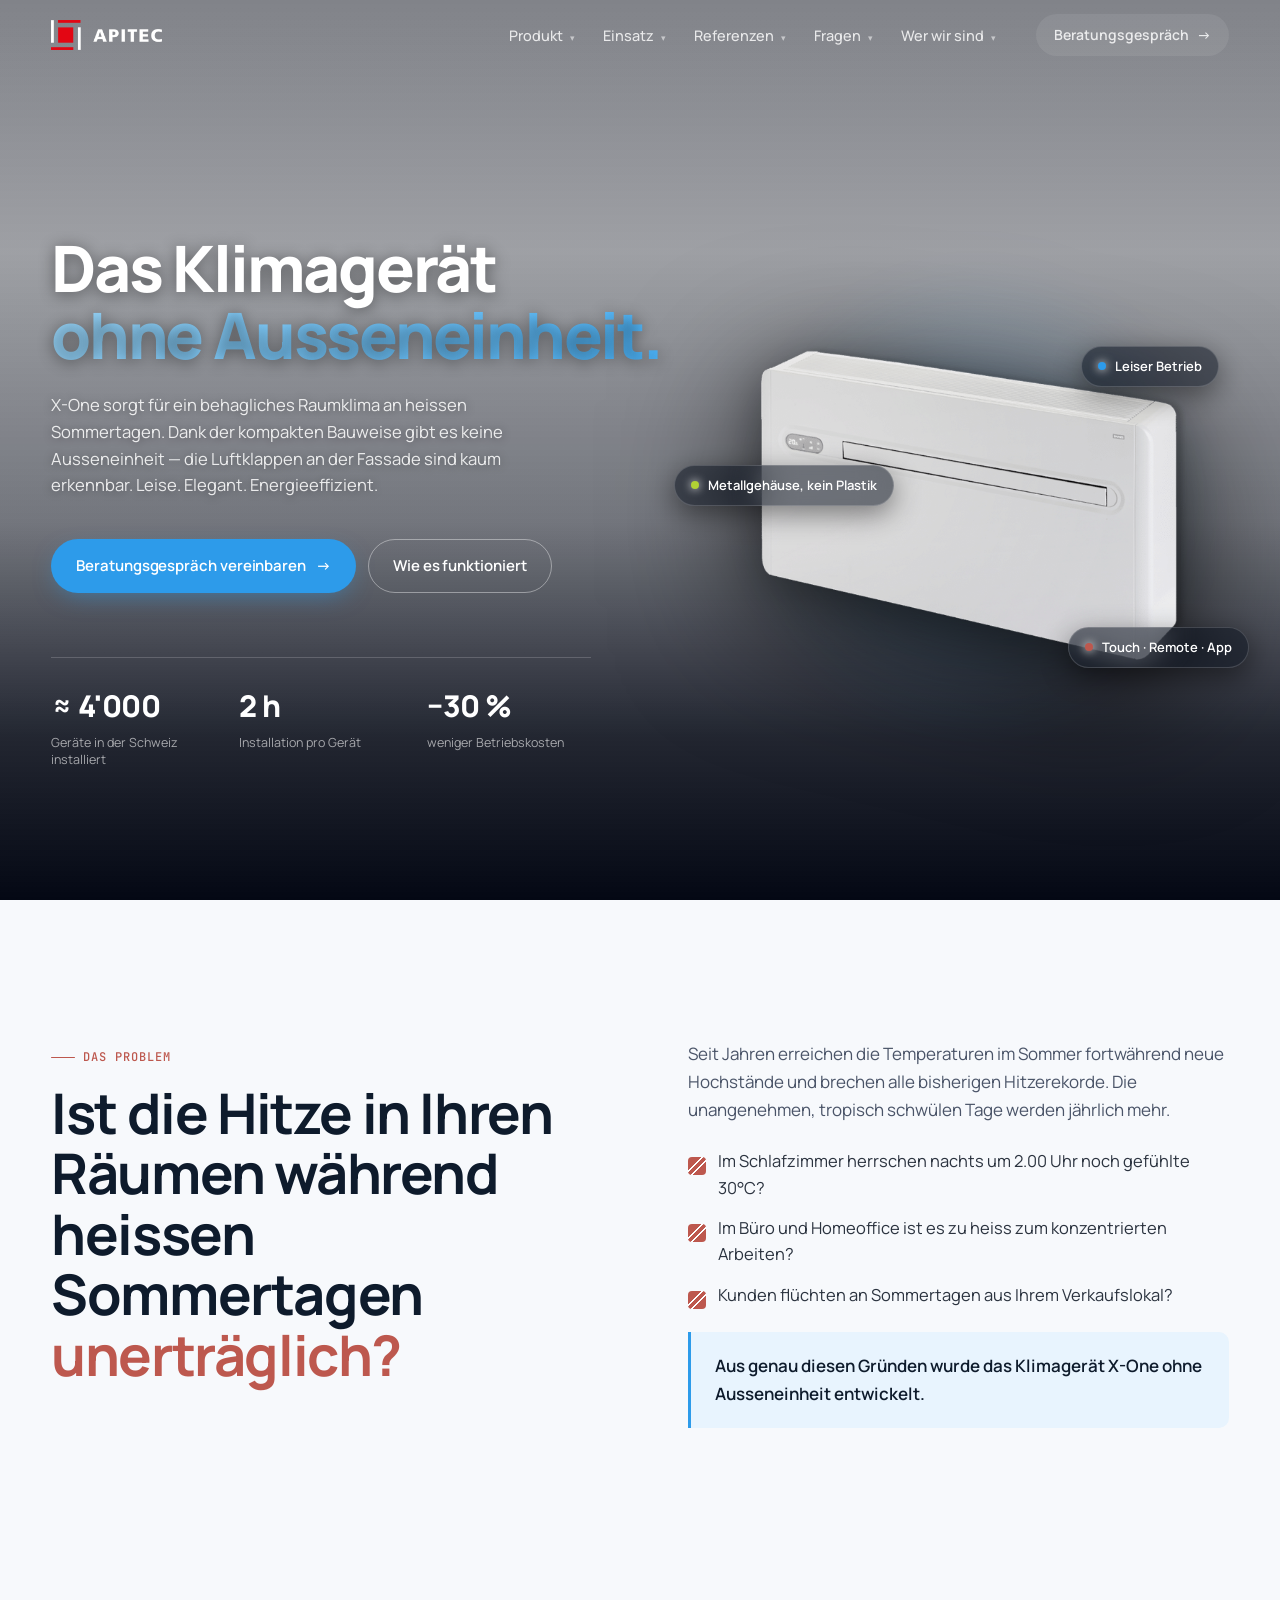
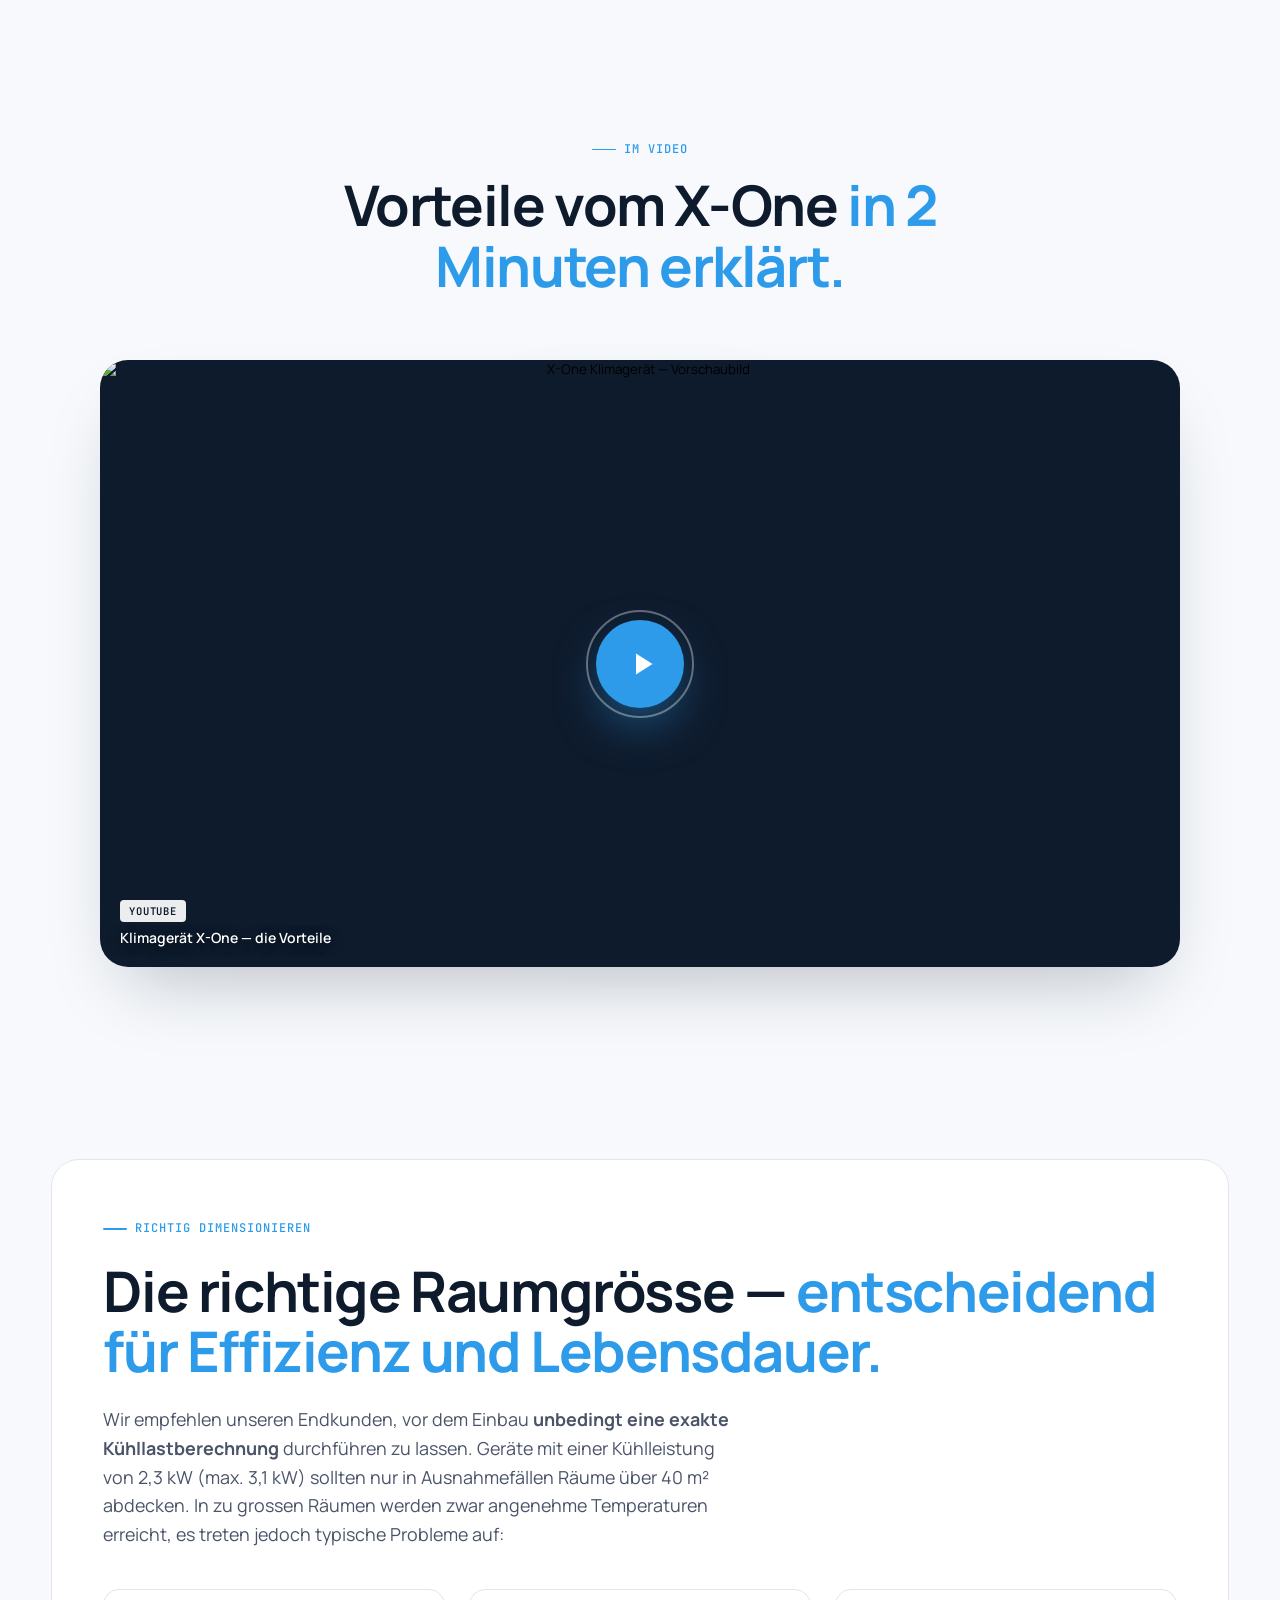
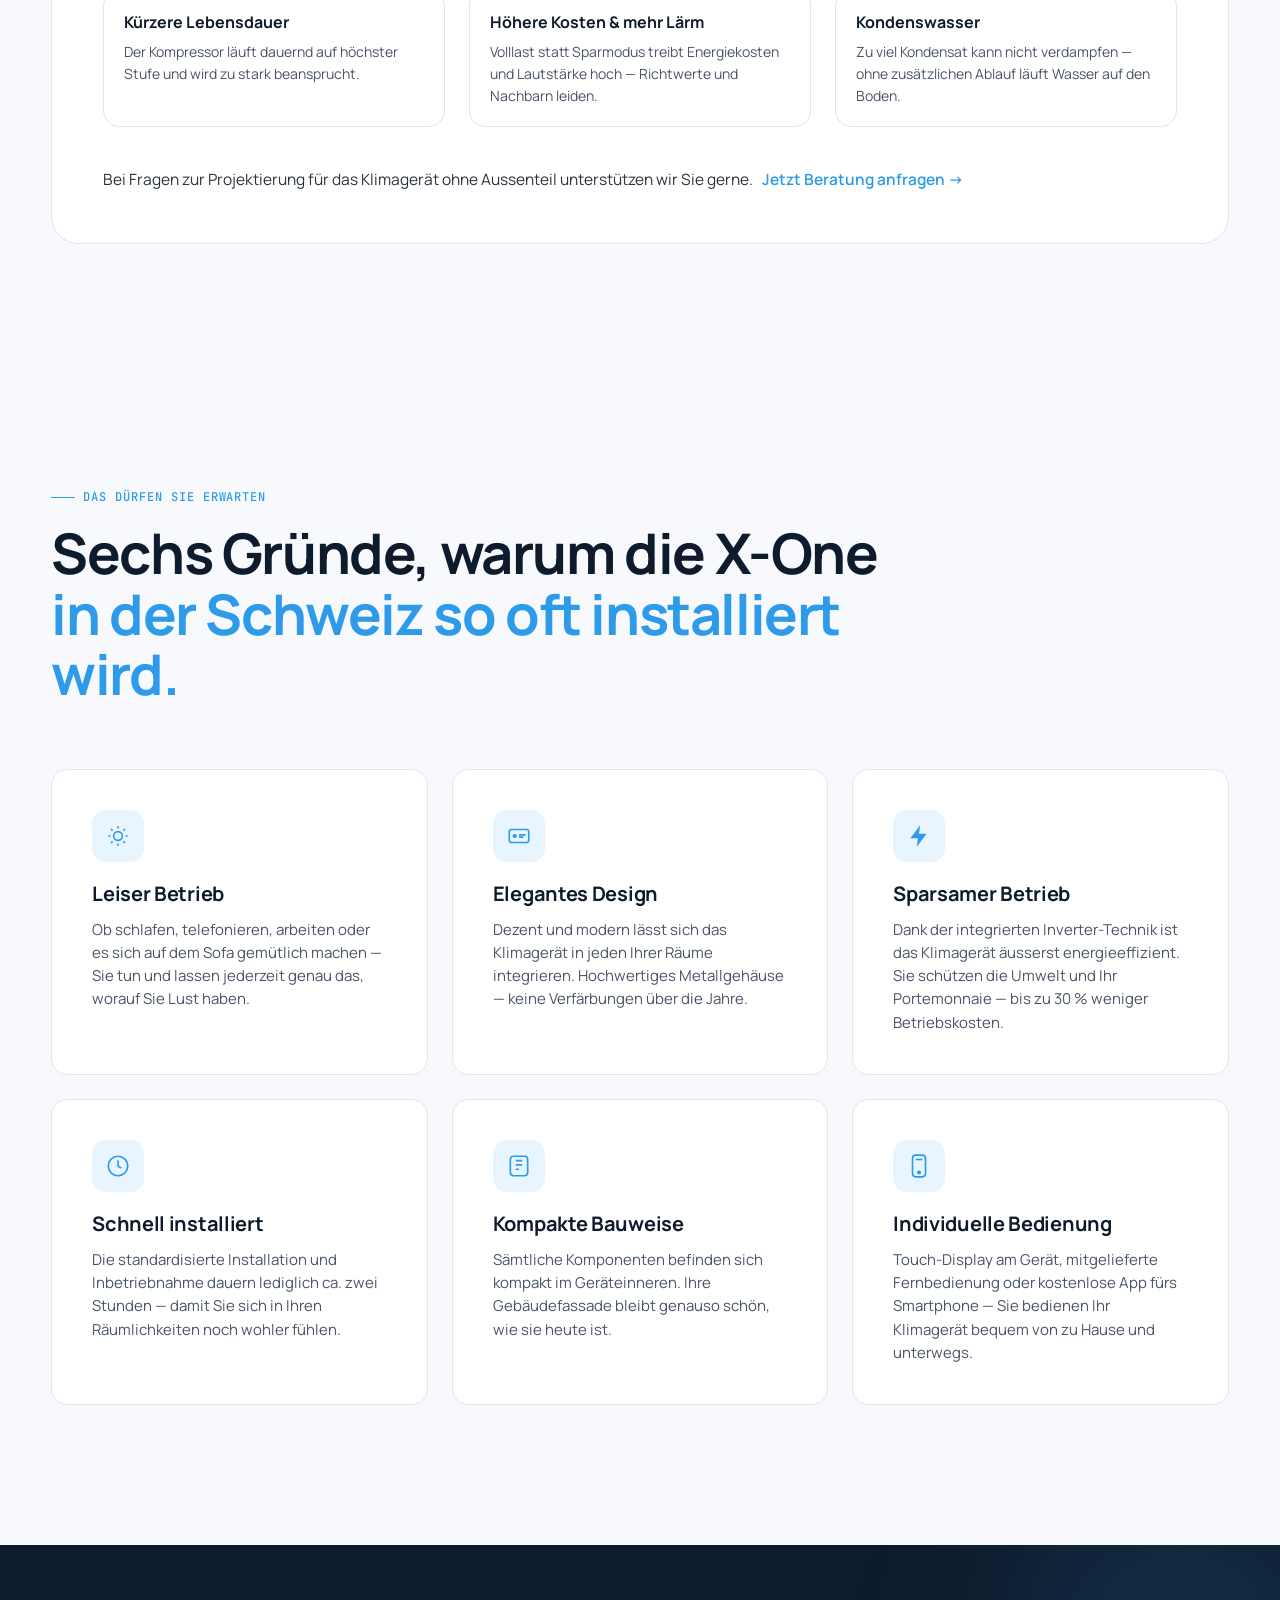
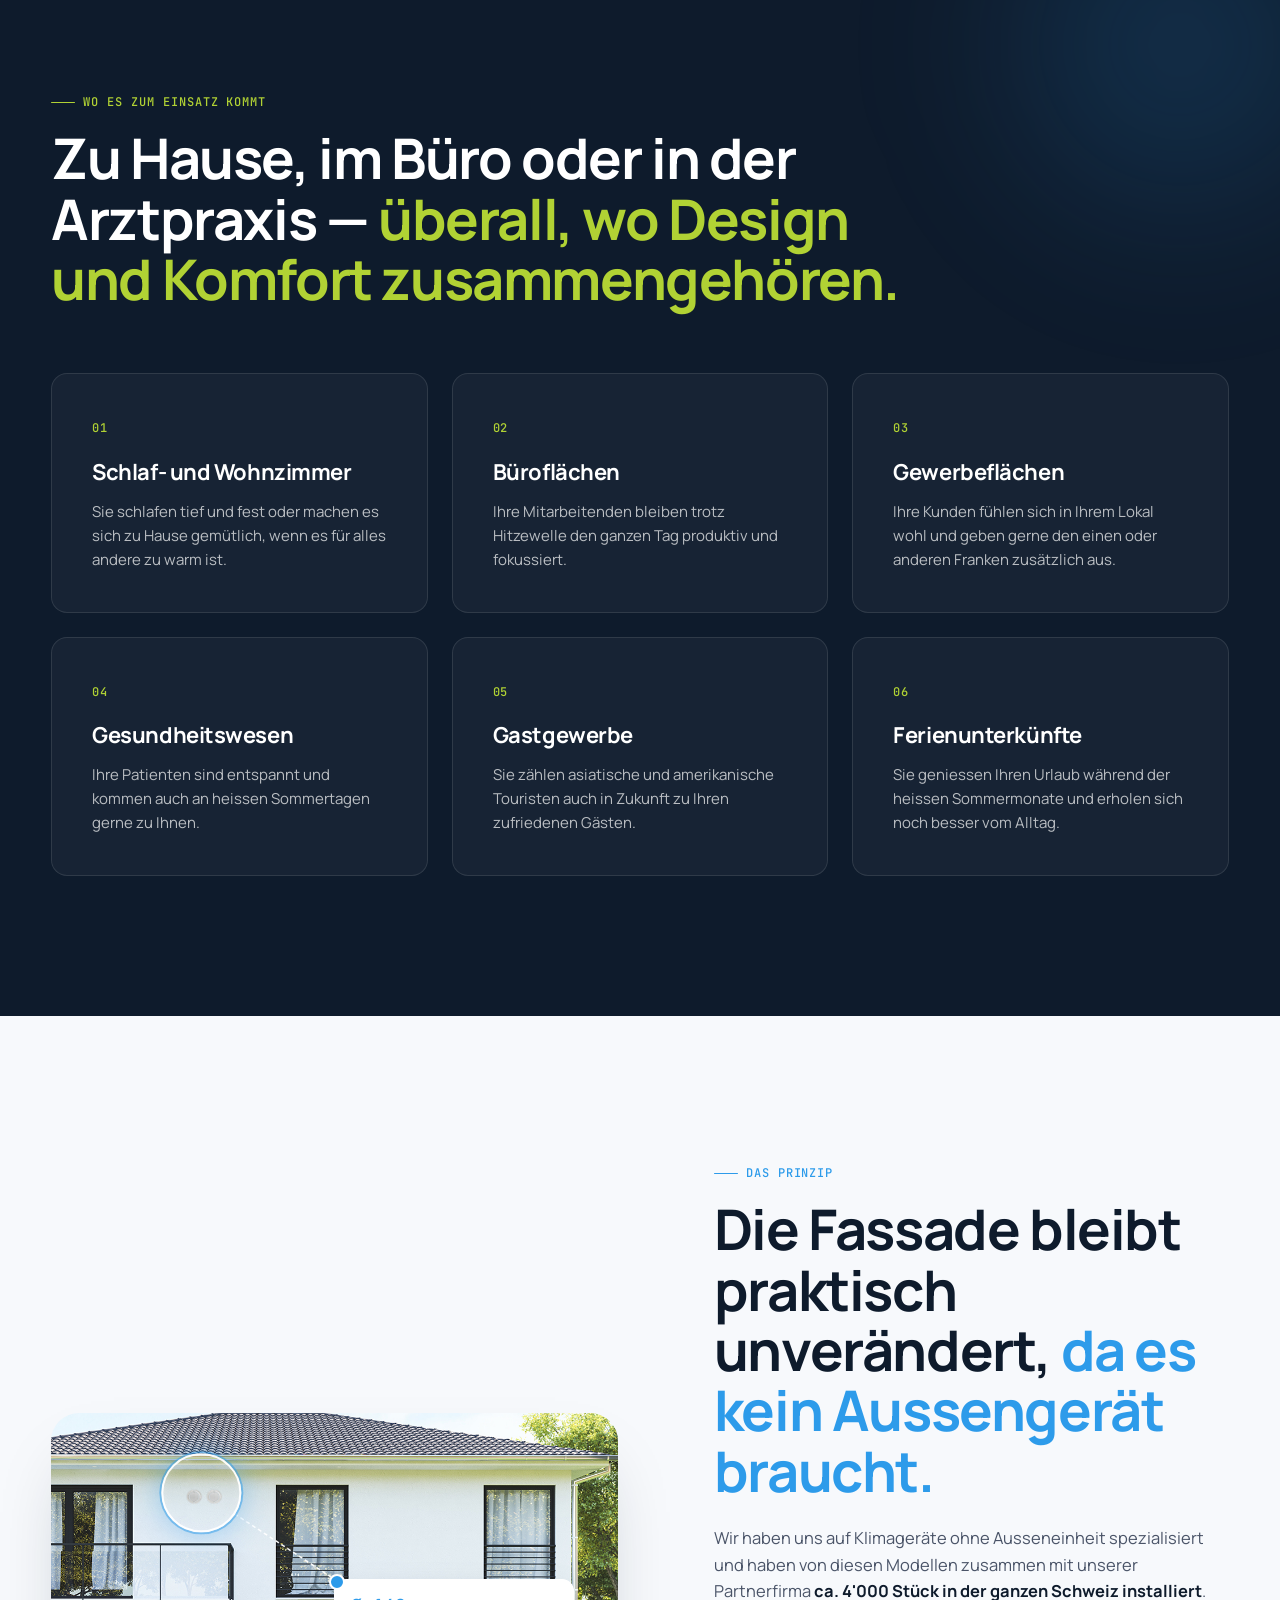
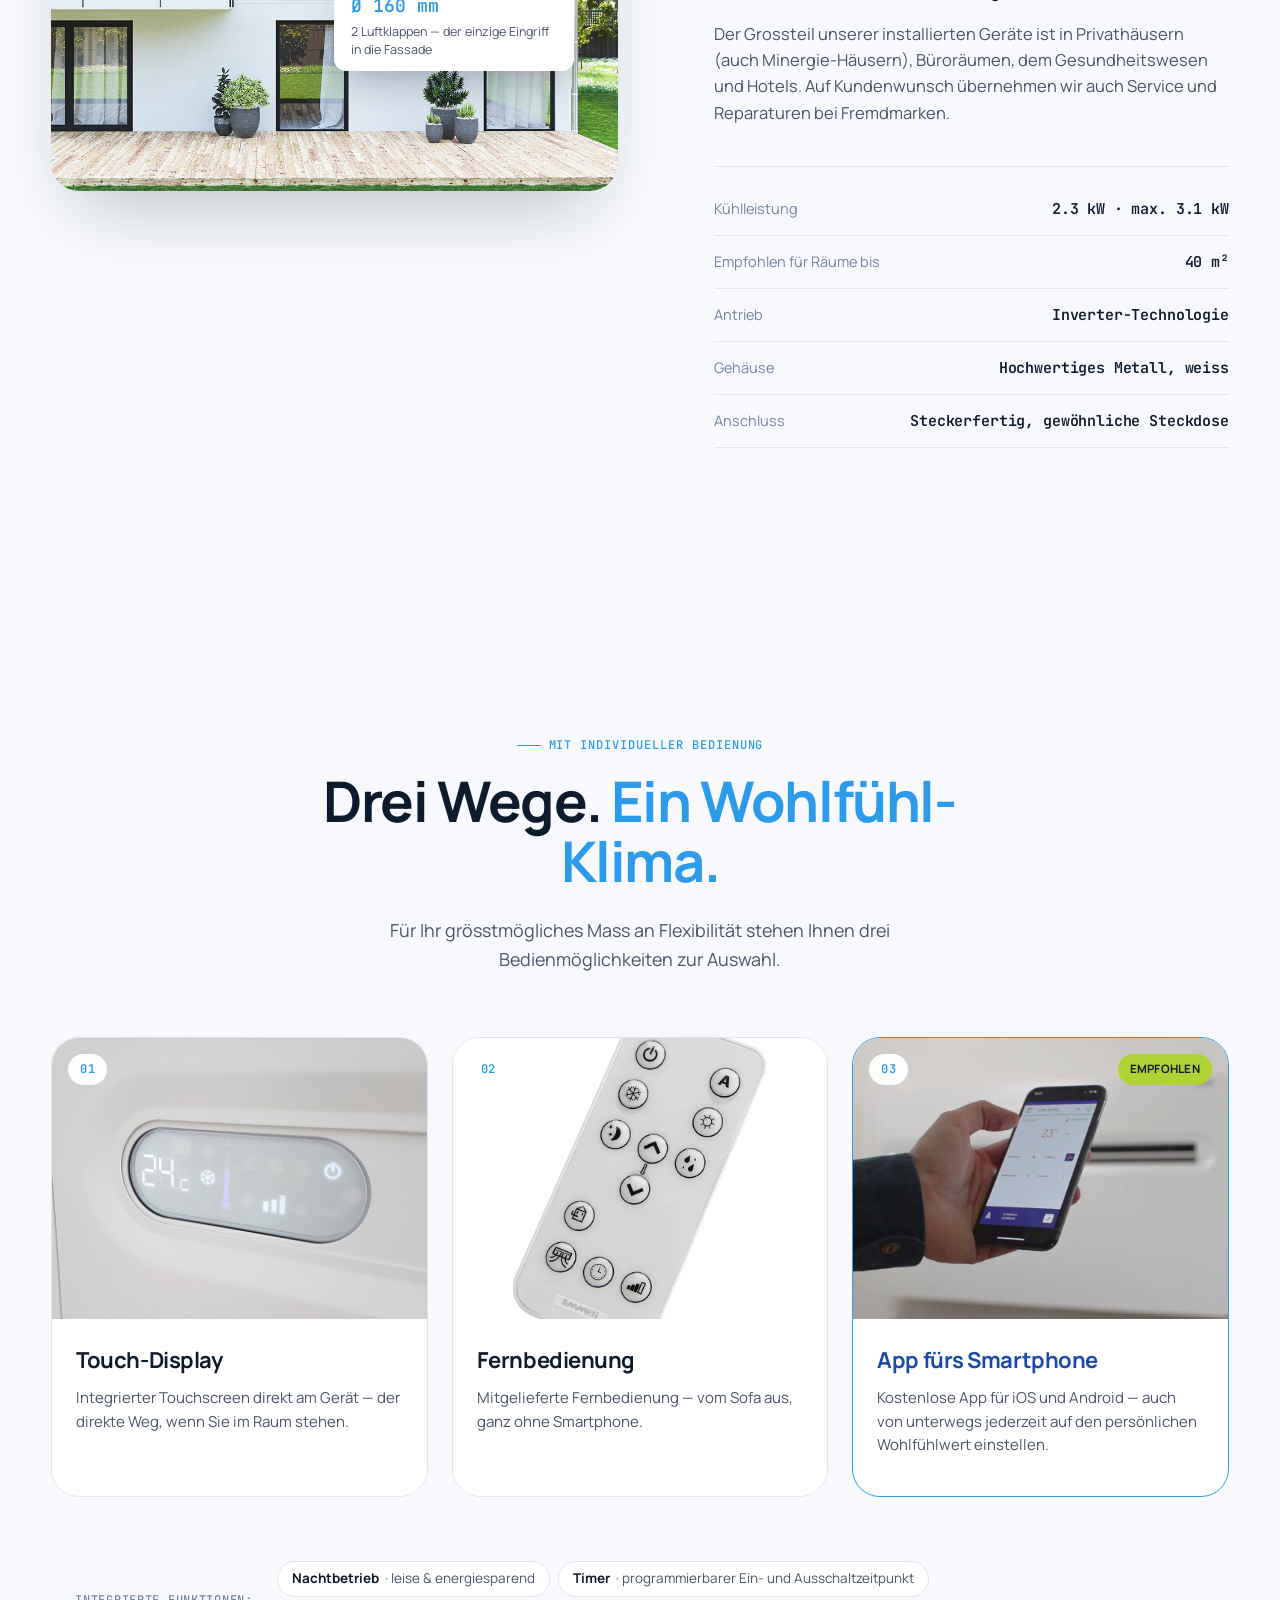
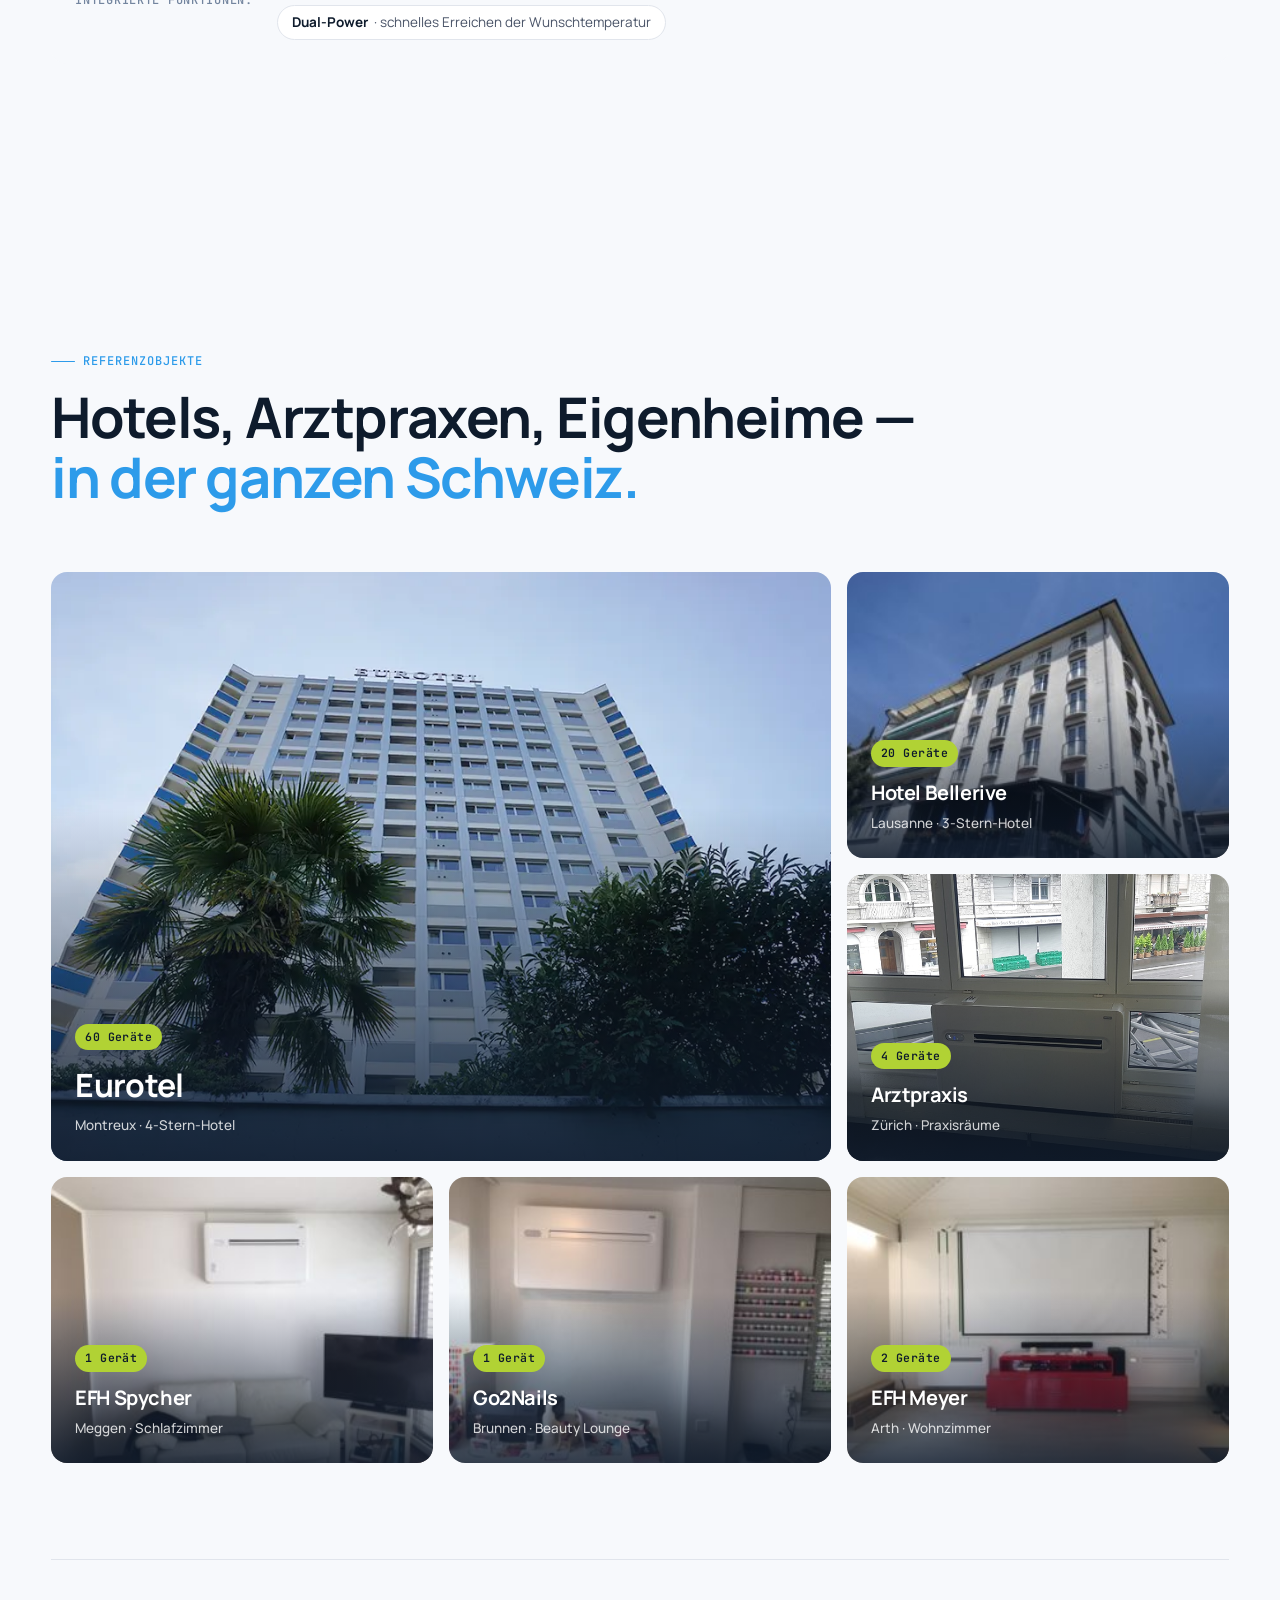
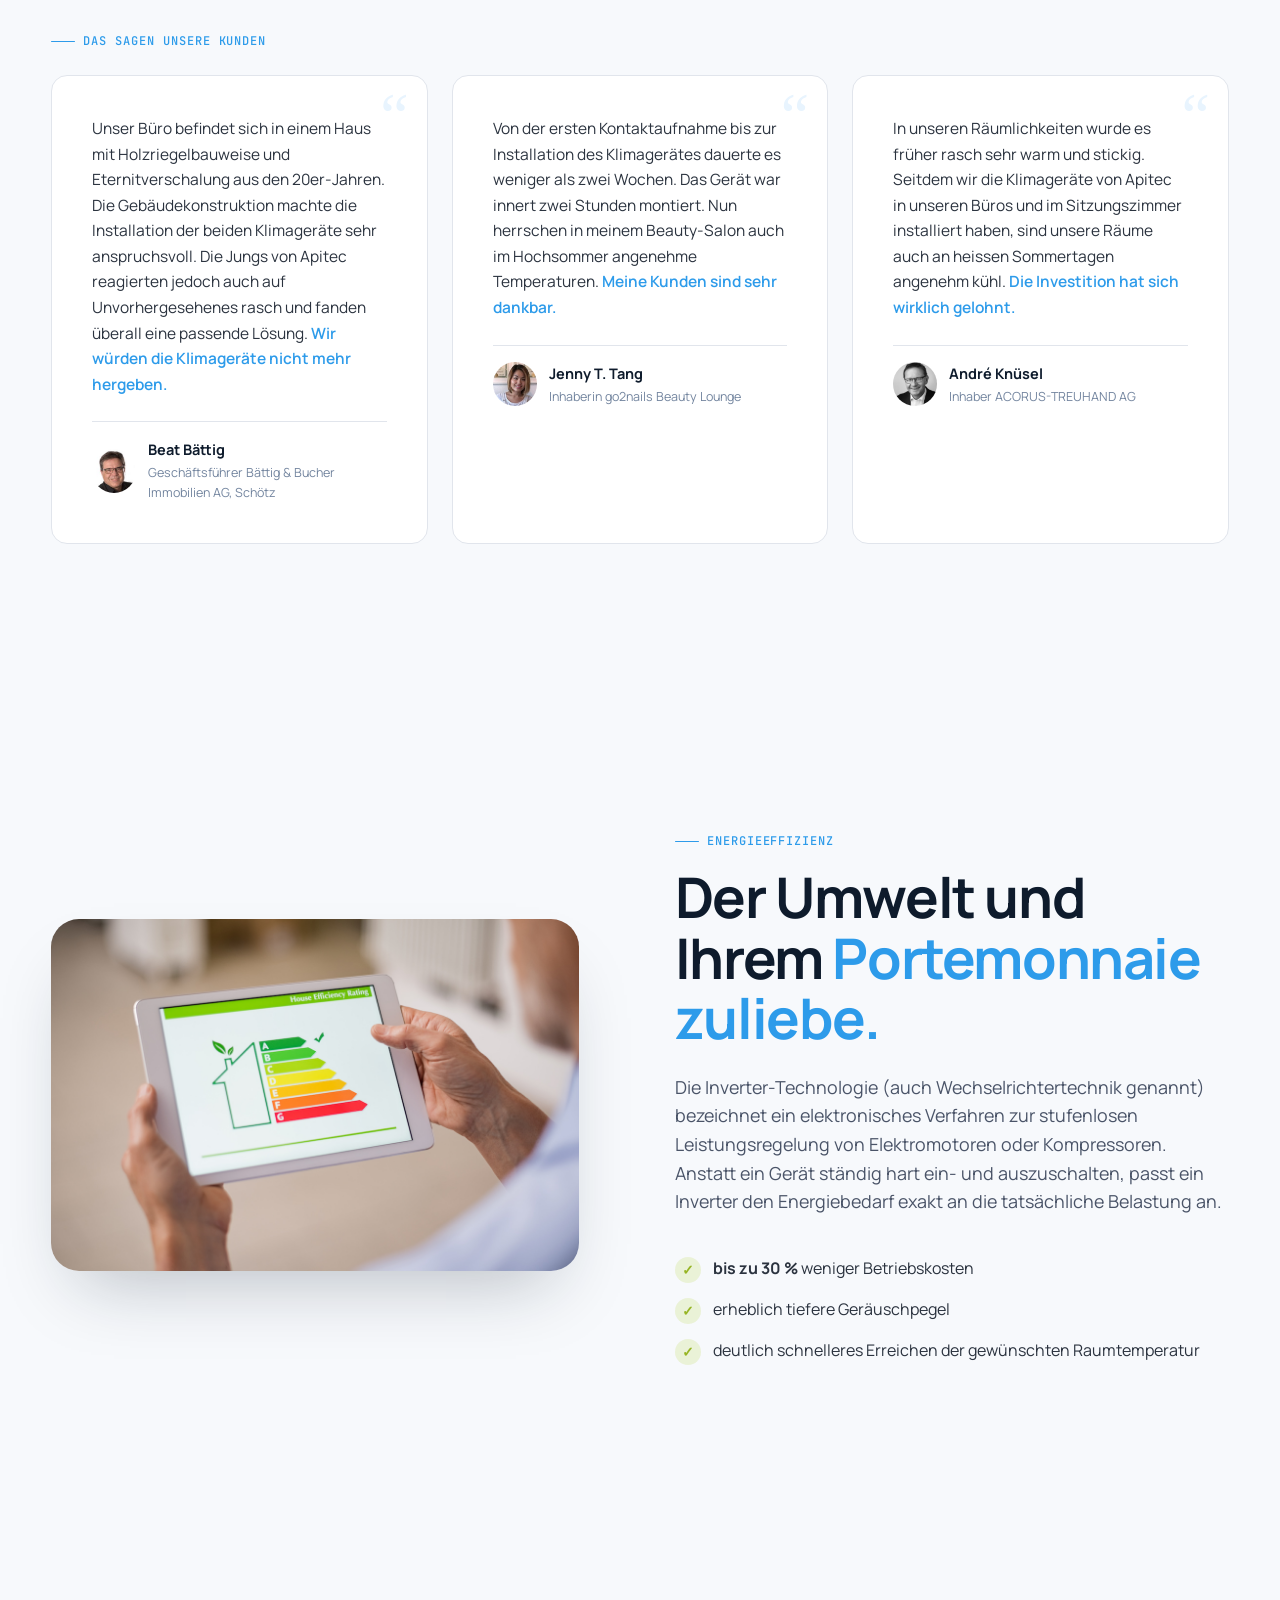
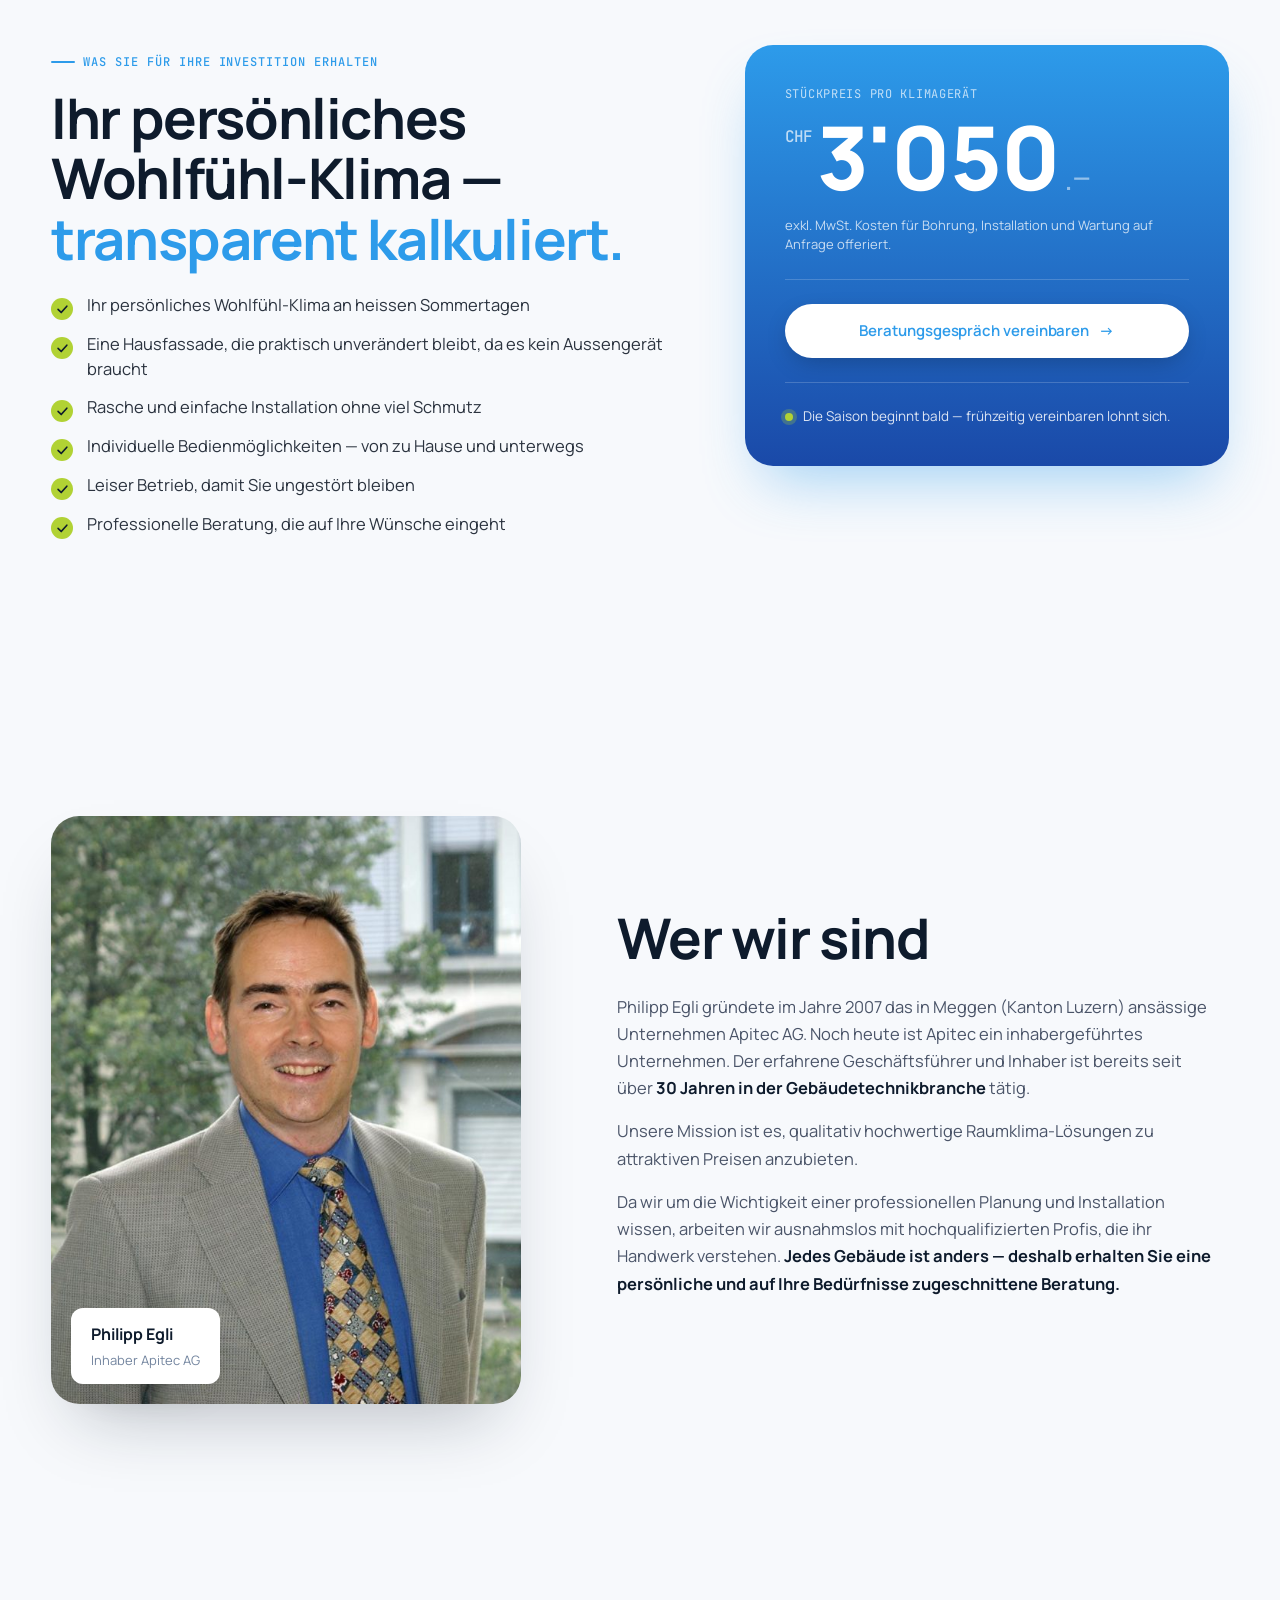
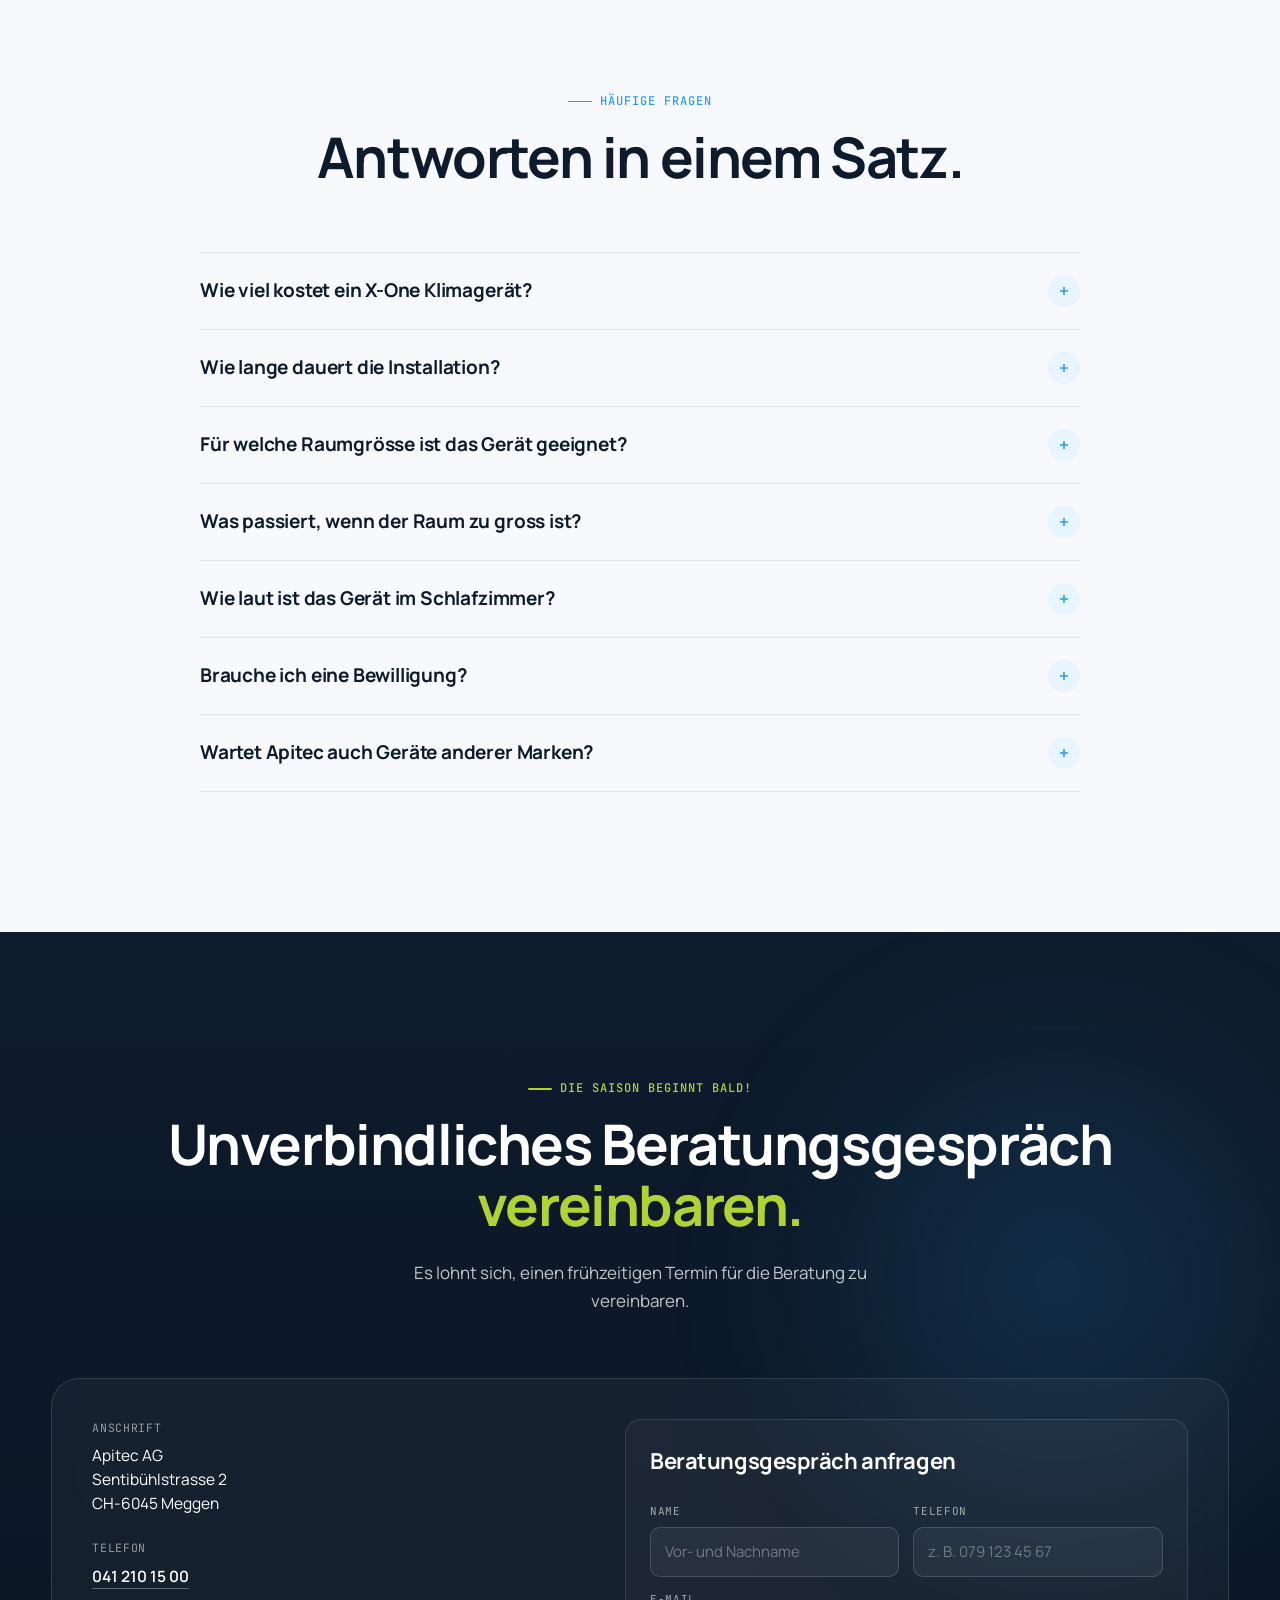
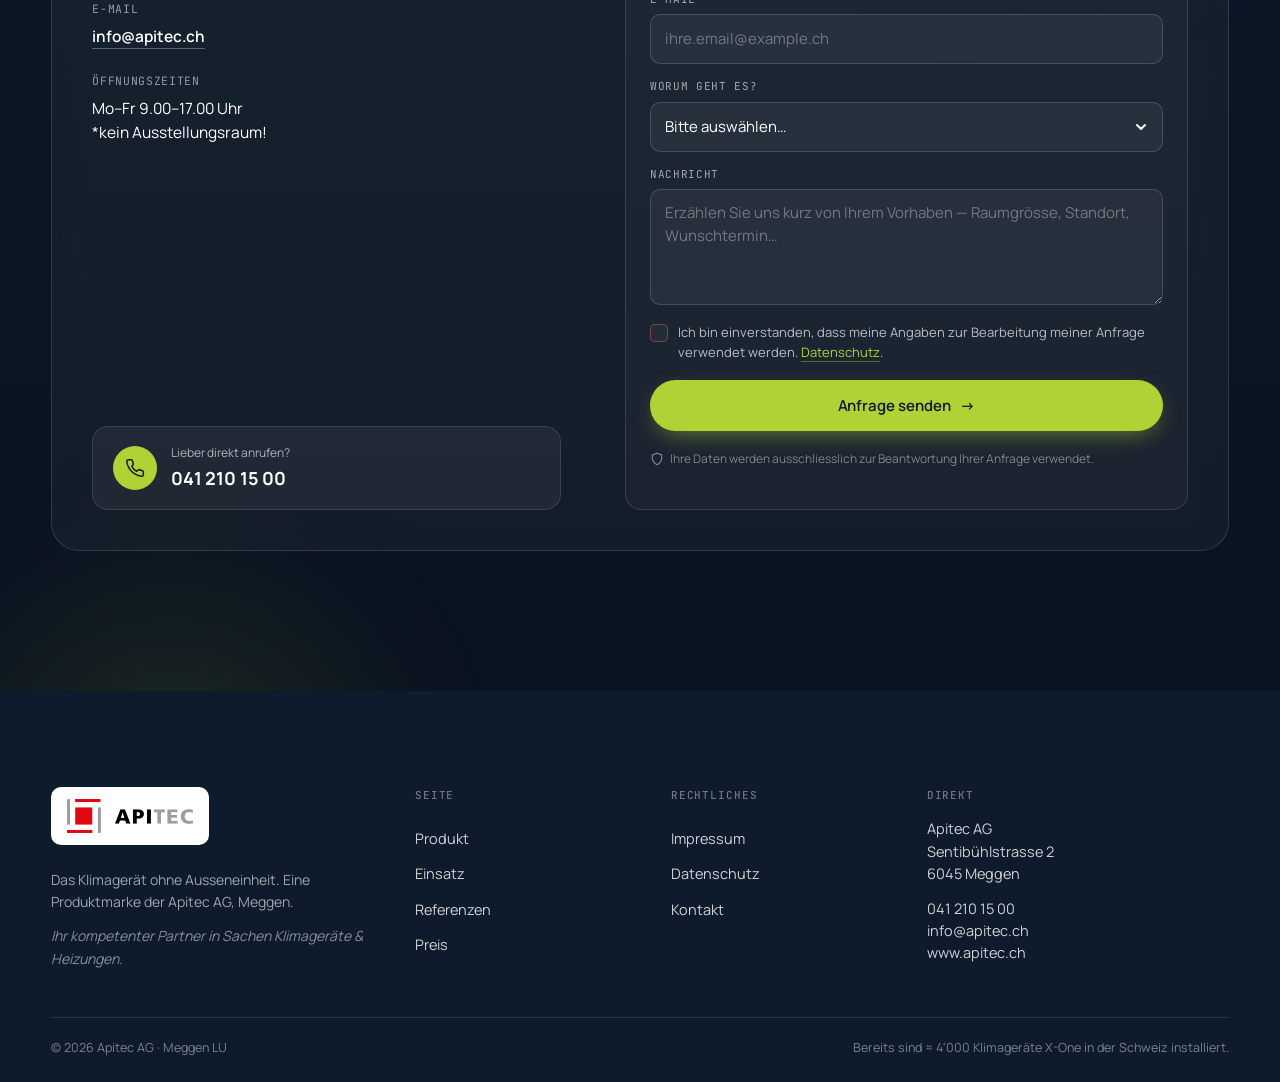
==== commit 71d48b06: "Replace hCaptcha with reCaptcha v3 for contact form validation" ====
--- a/index.html
+++ b/index.html
@@ -1033,7 +1033,7 @@
               <span>Ich bin einverstanden, dass meine Angaben zur Bearbeitung meiner Anfrage verwendet werden. <a href="datenschutz.html" target="_blank" rel="noopener">Datenschutz</a>.</span>
             </label>
 
-            <div class="h-captcha" data-captcha="true"></div>
+            <input type="hidden" name="recaptcha_response" id="recaptchaResponse">
 
             <button type="submit" class="btn btn--primary btn--lime btn--block" data-submit>
               <span class="btn__label">Anfrage senden</span>
@@ -1095,7 +1095,6 @@
 
 <div class="toast" id="toast" role="status" aria-live="polite"></div>
 
-<script src="https://js.hcaptcha.com/1/api.js" async defer></script>
 <script src="js/main.js"></script>
 <script>
   /* ── Hero V5: Nav-Glassmorphism beim Scrollen ── */
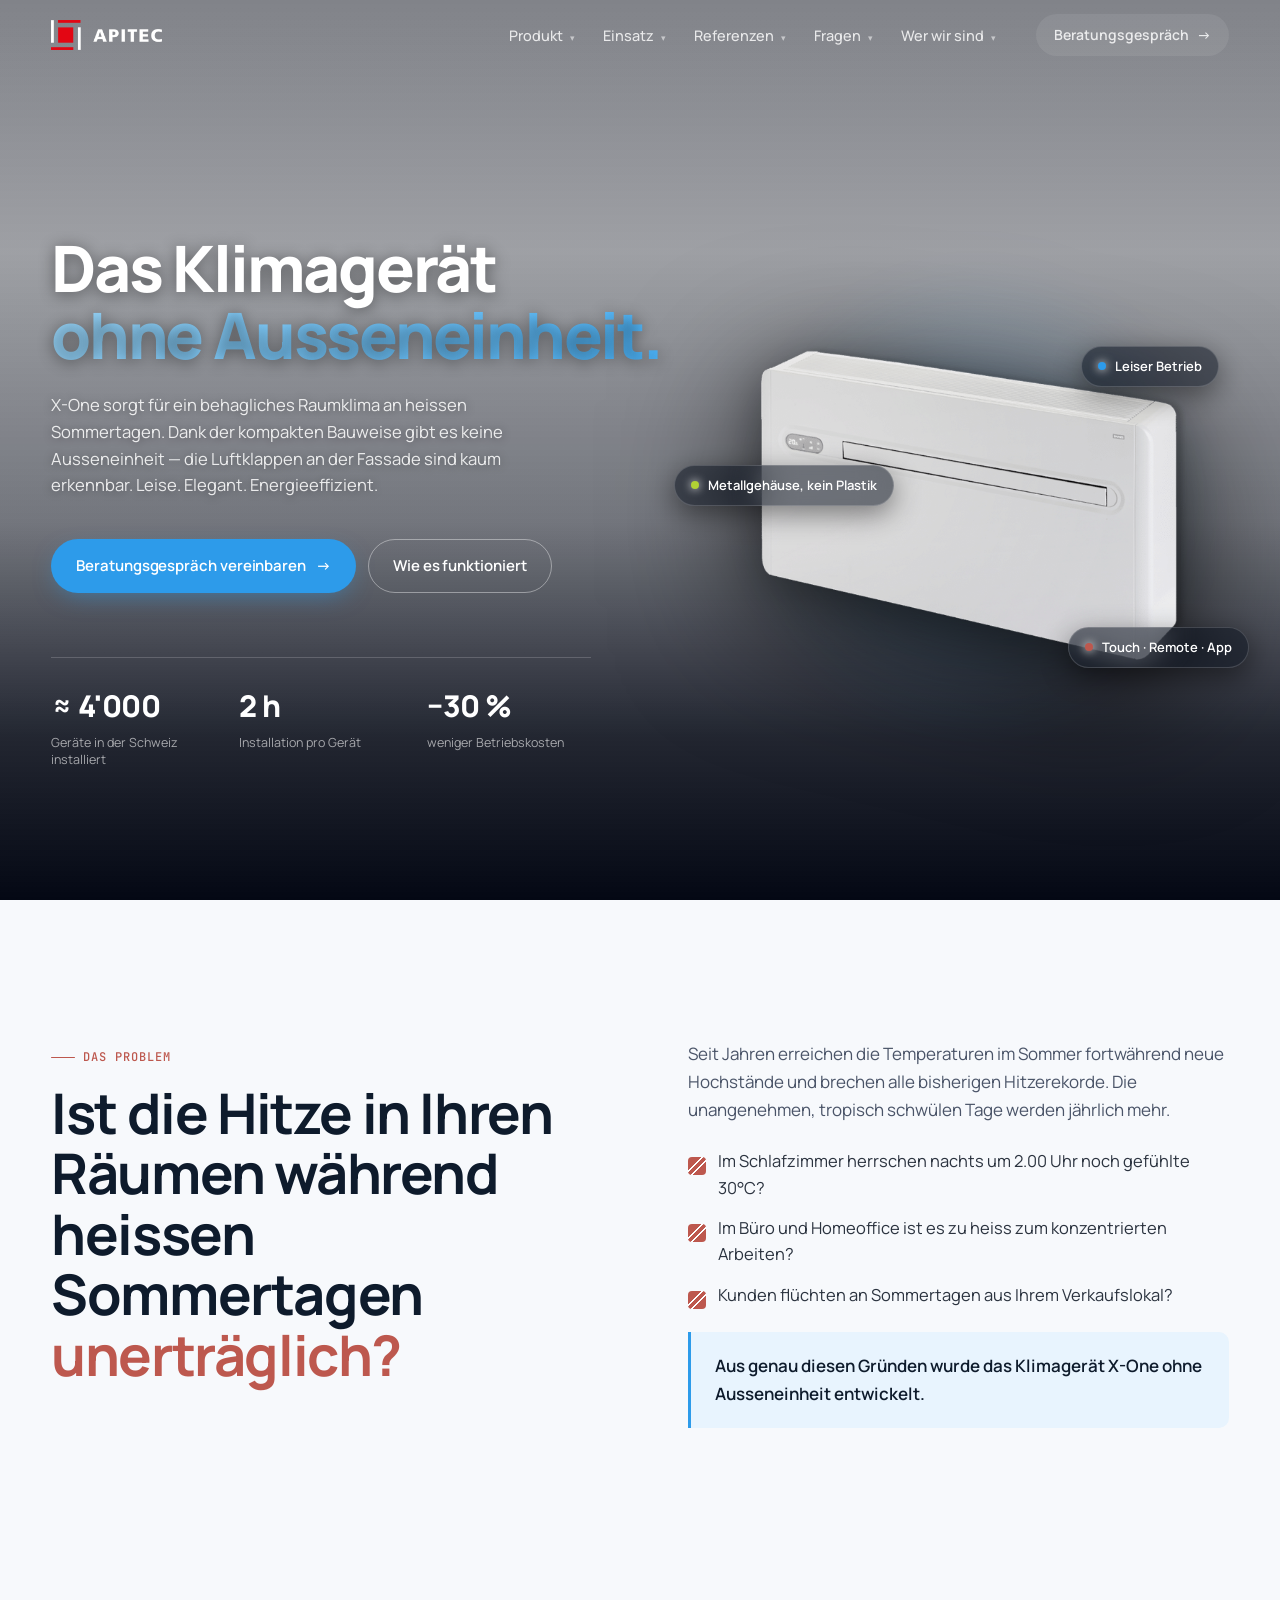
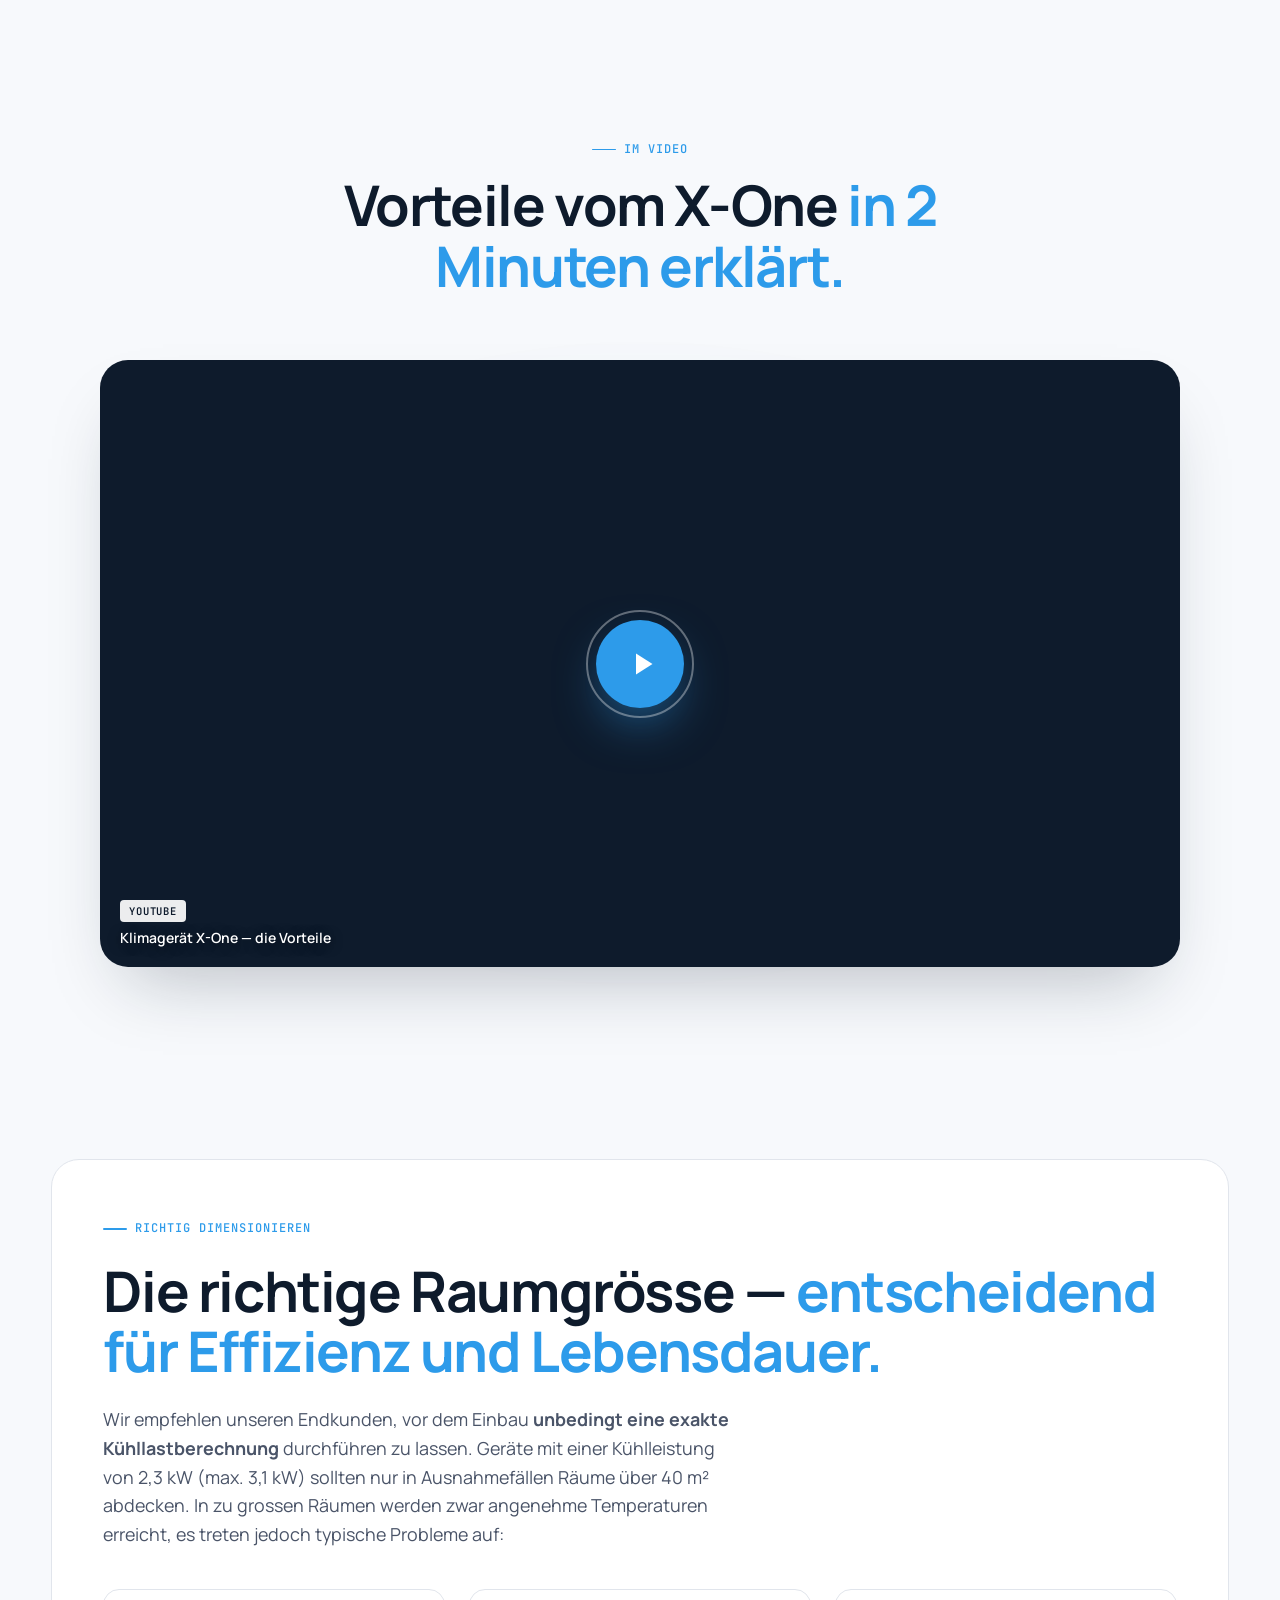
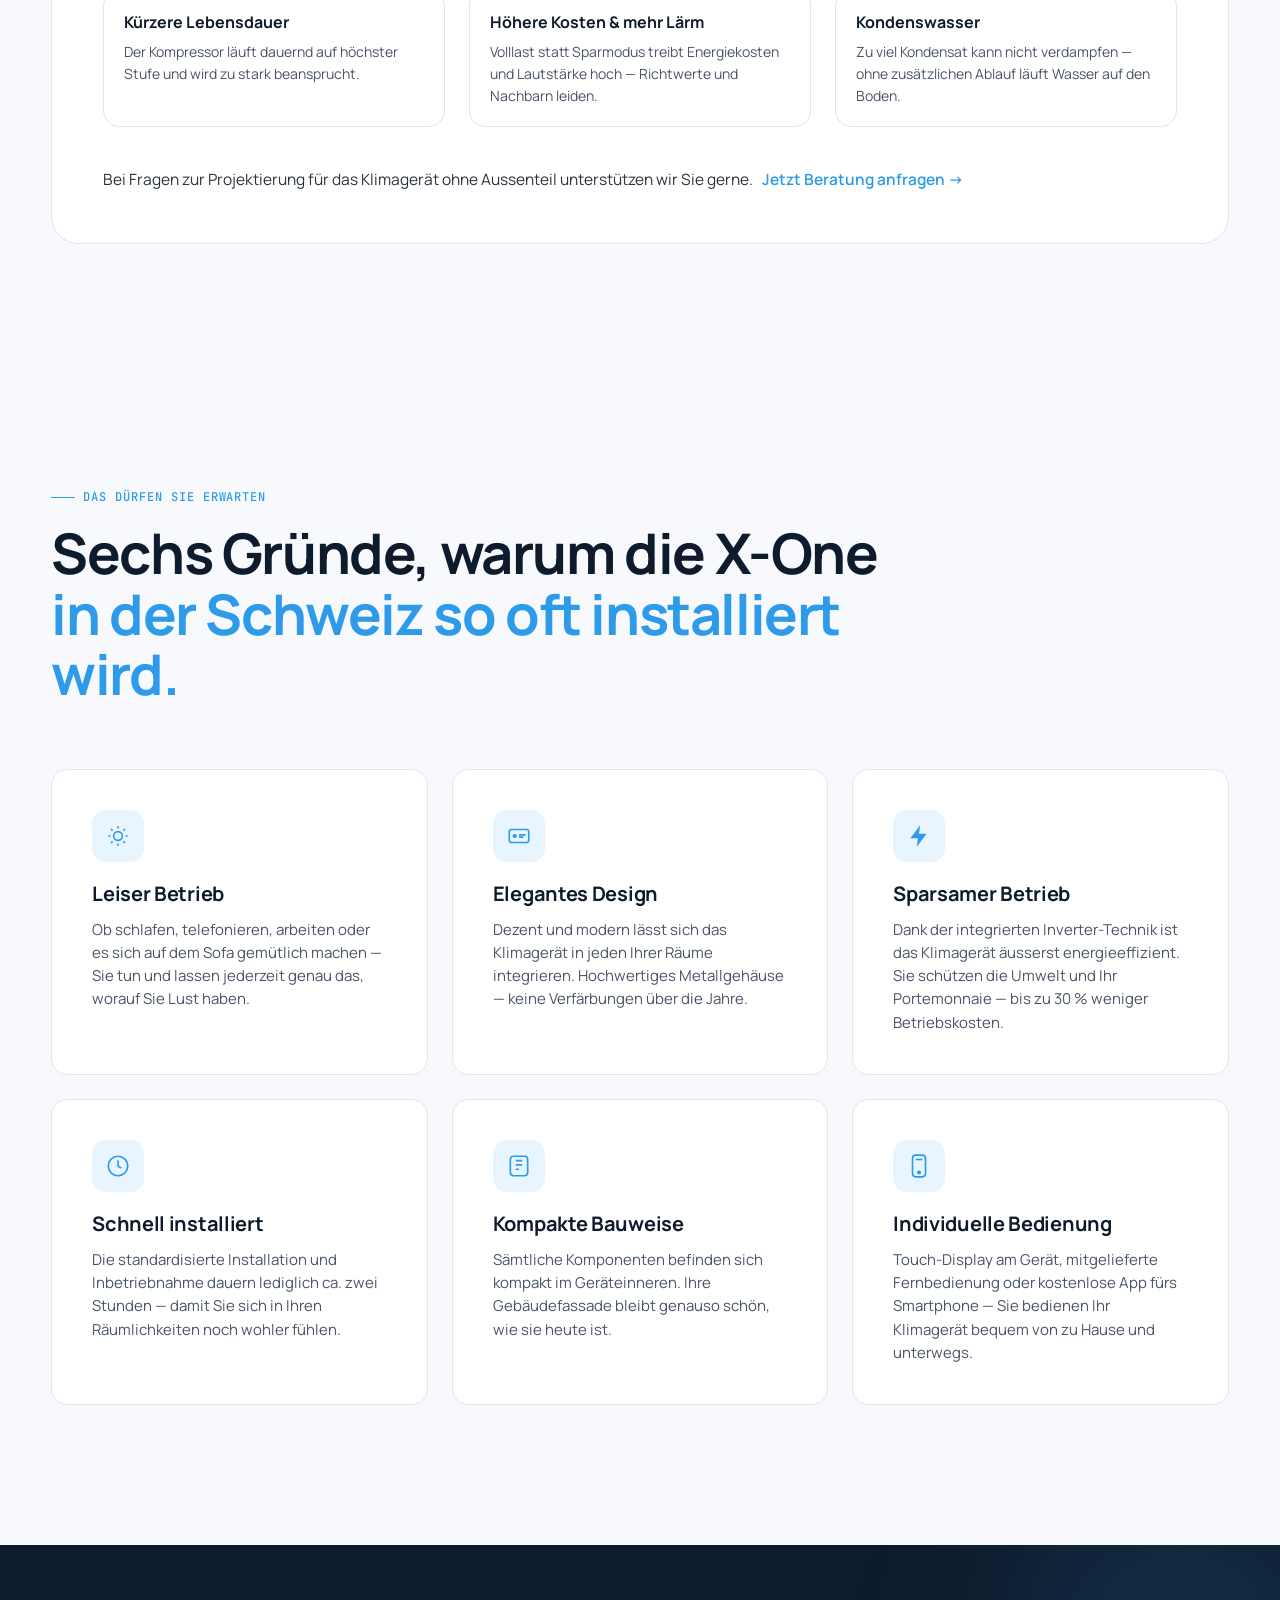
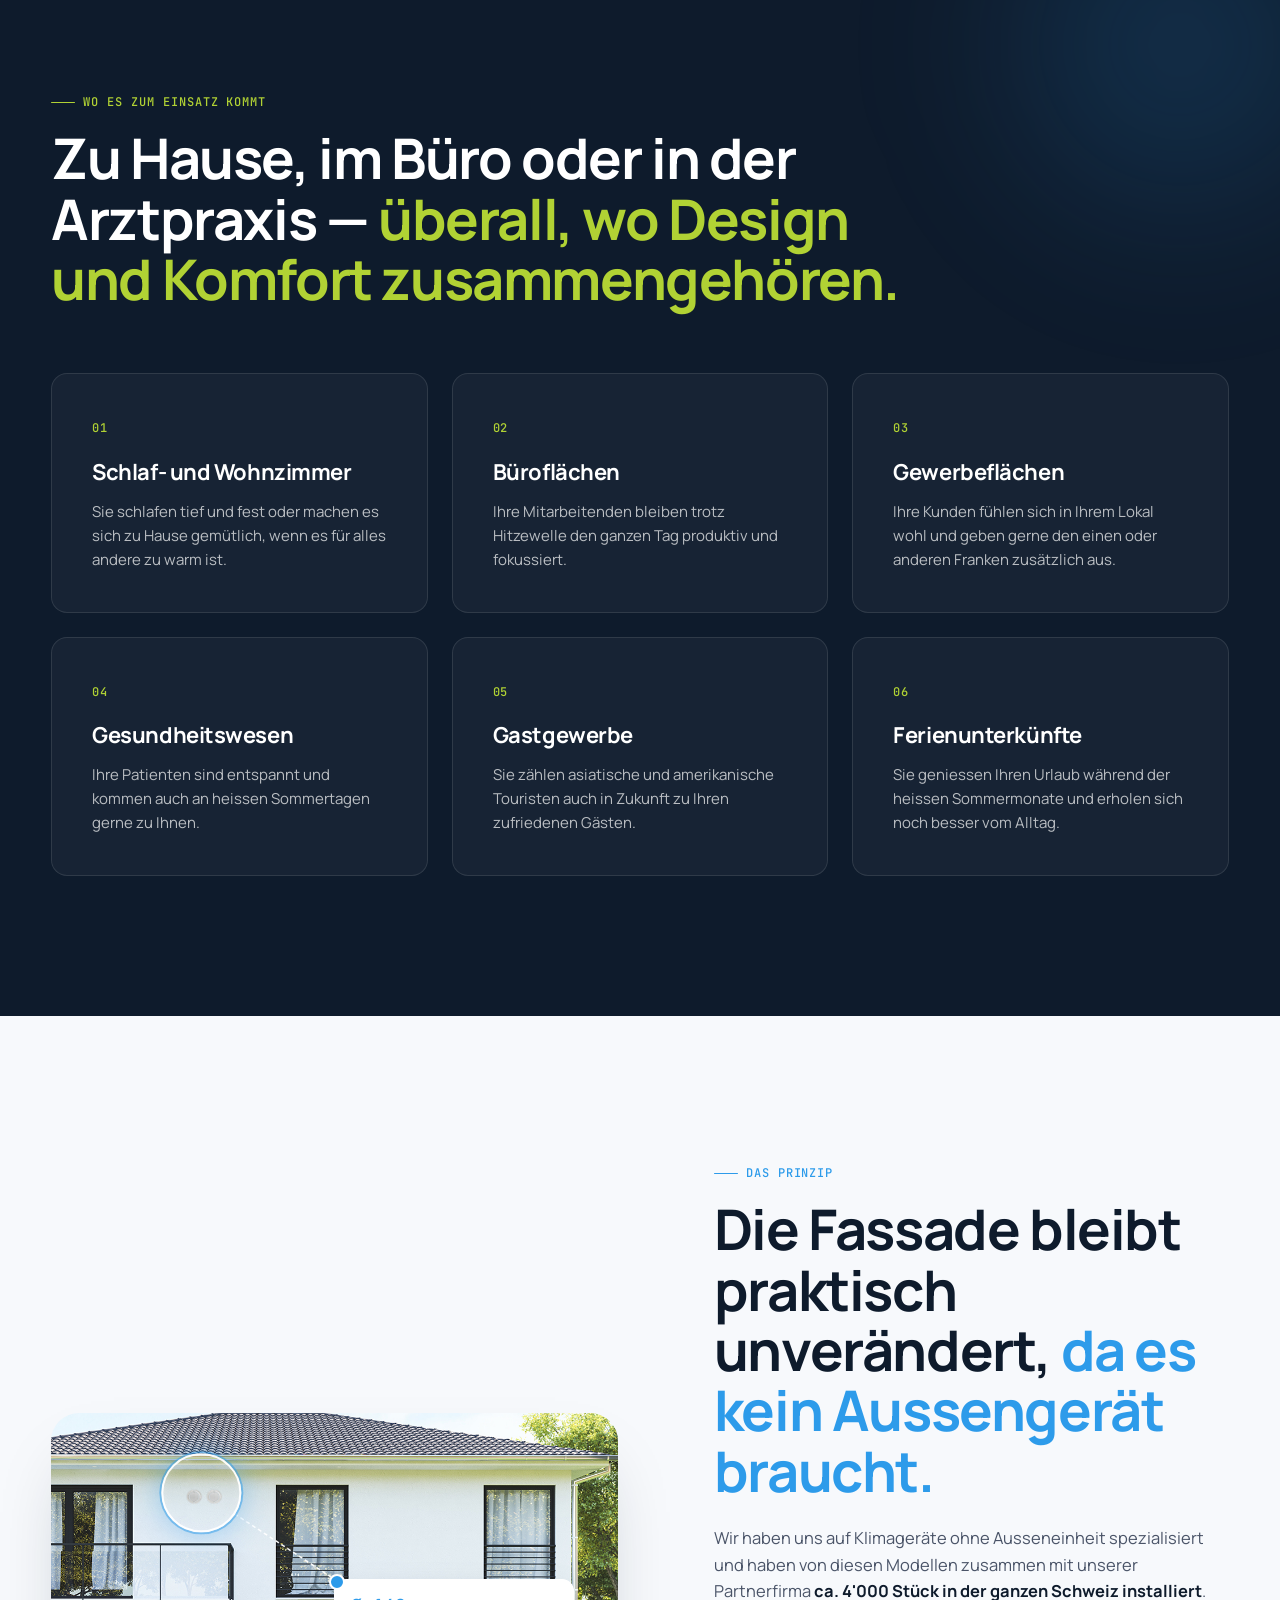
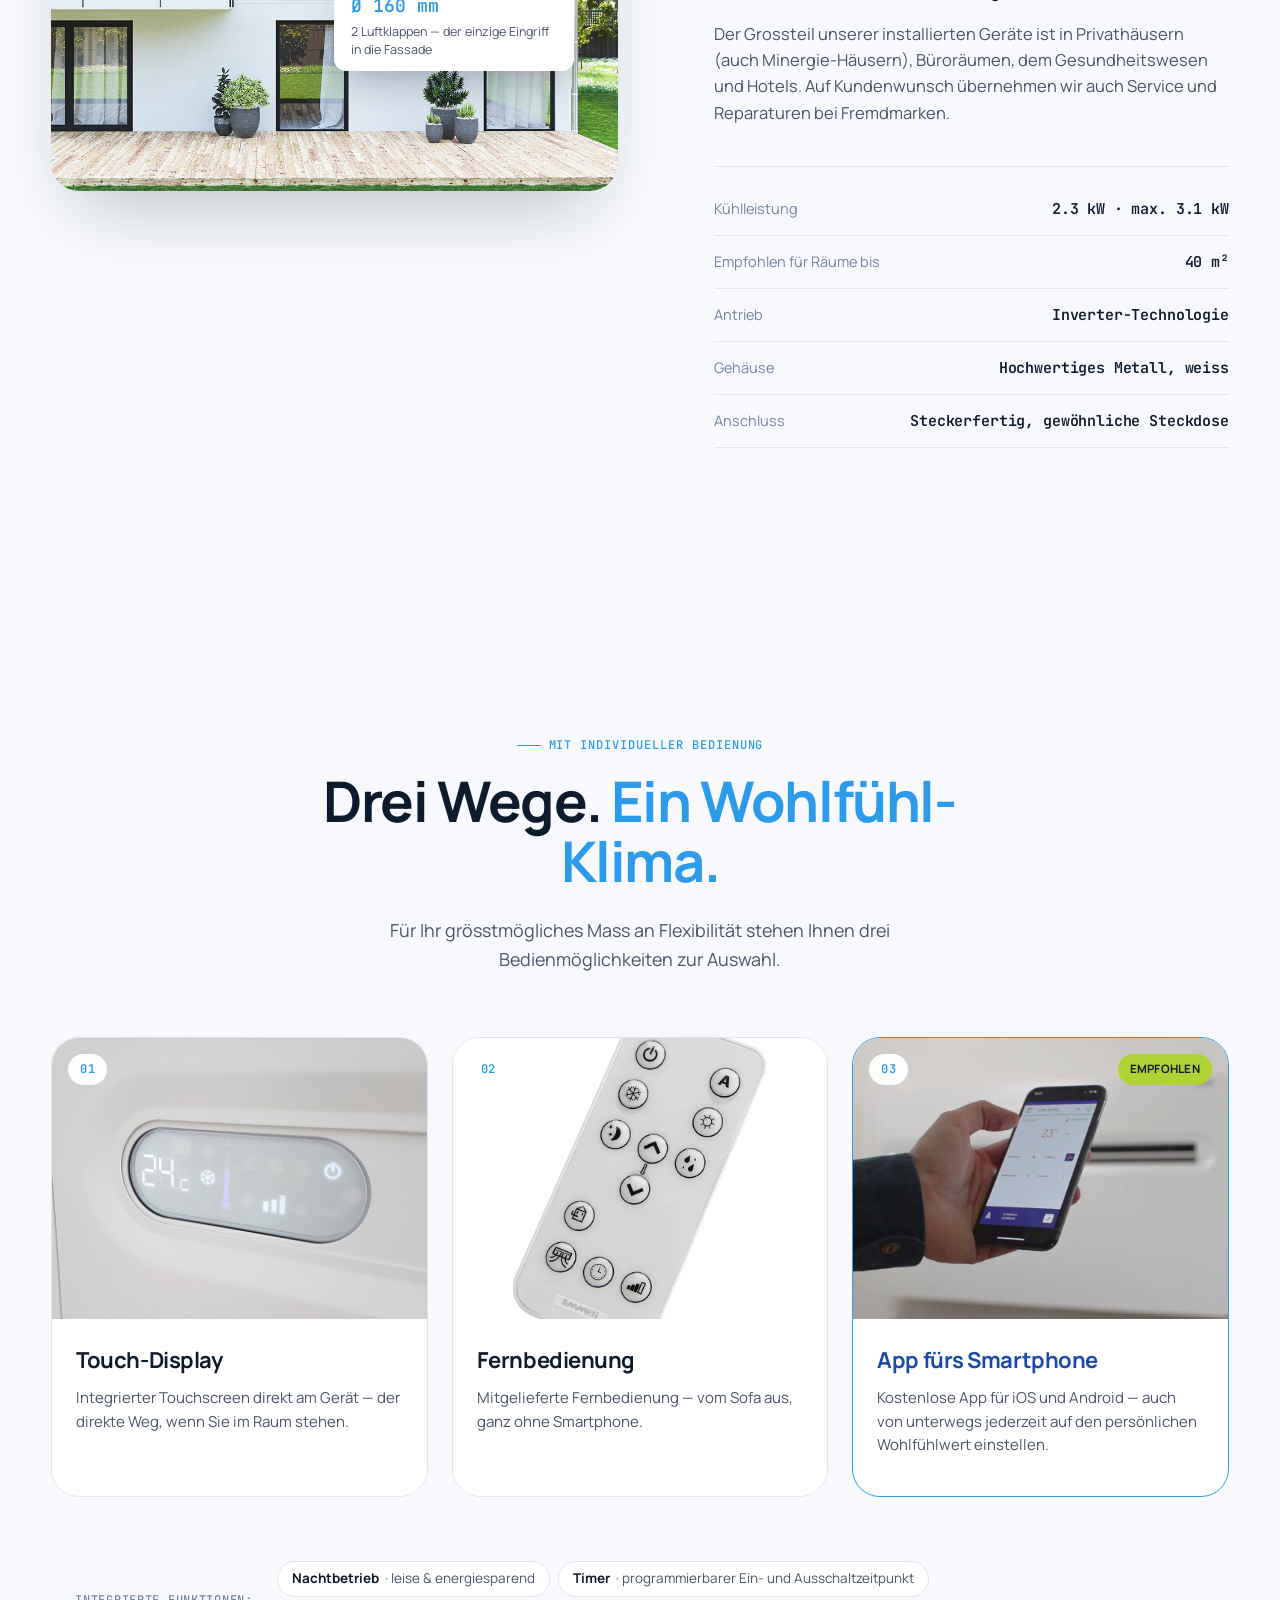
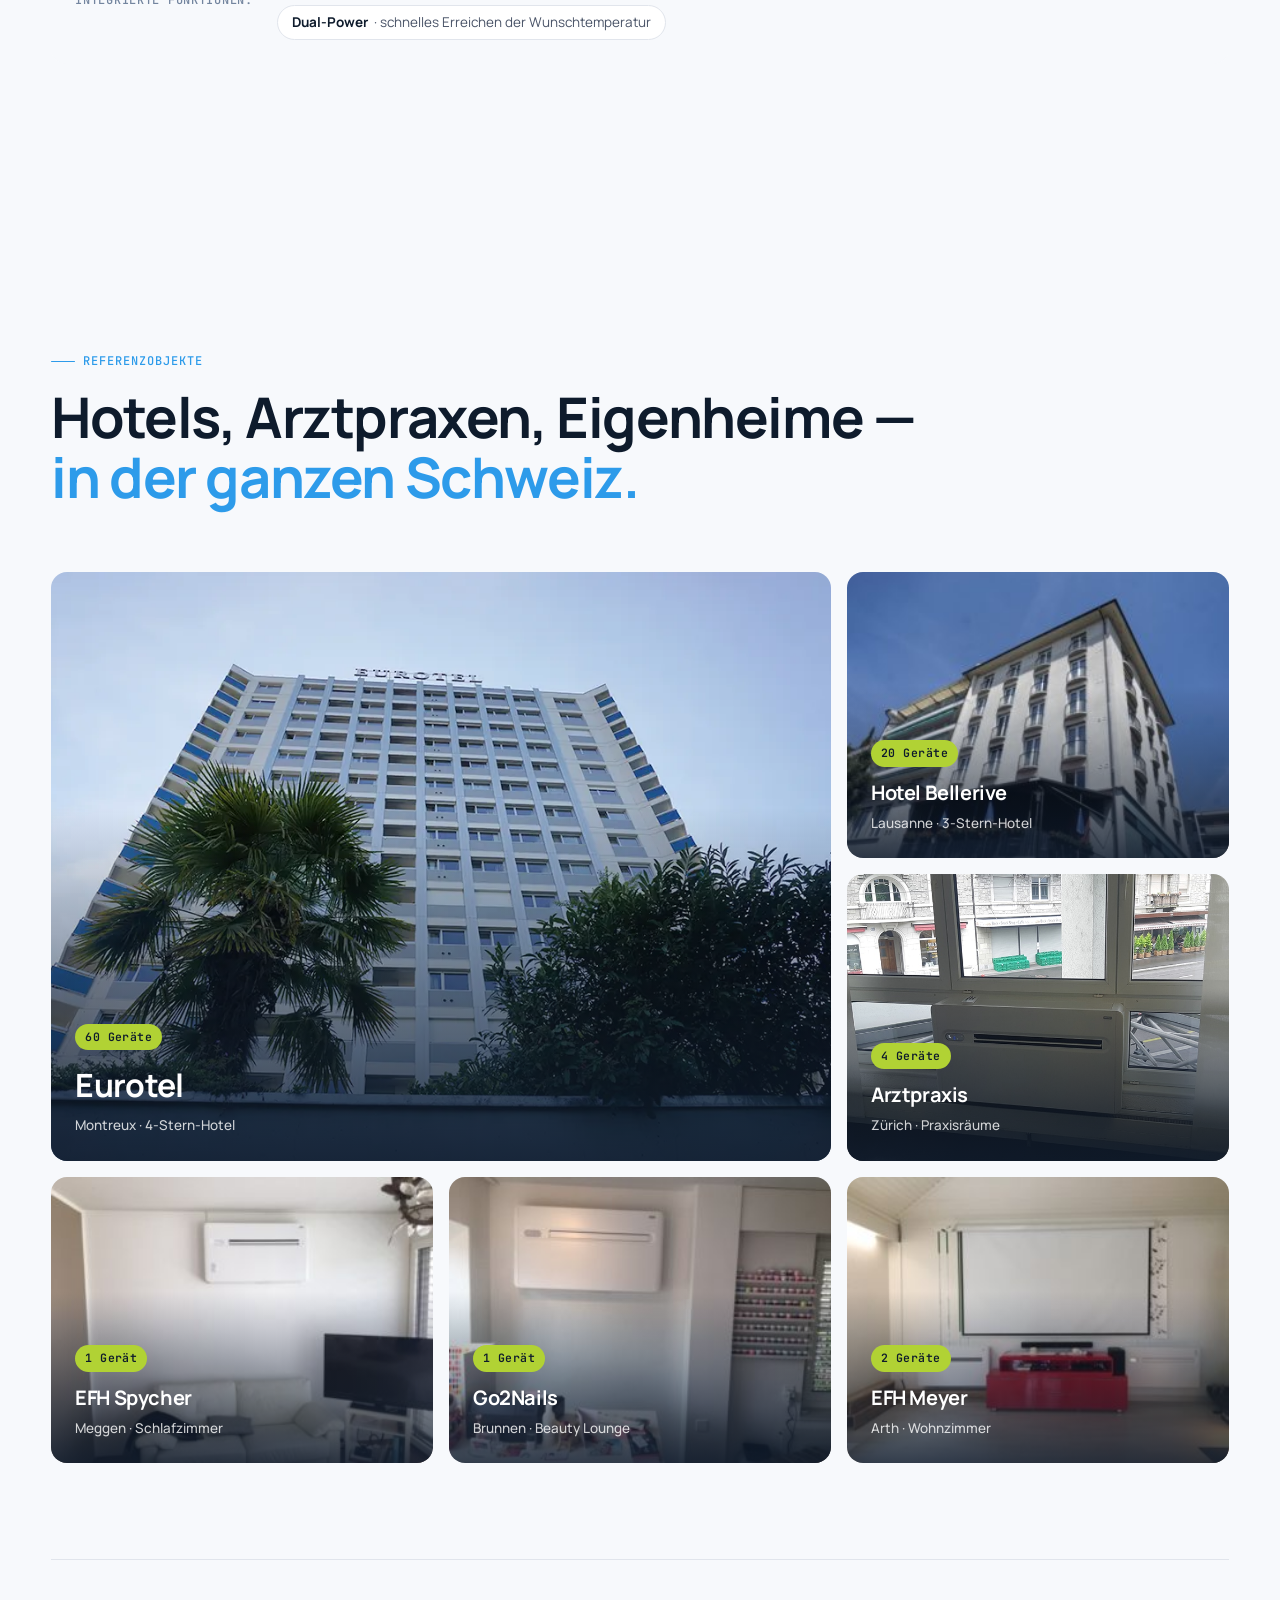
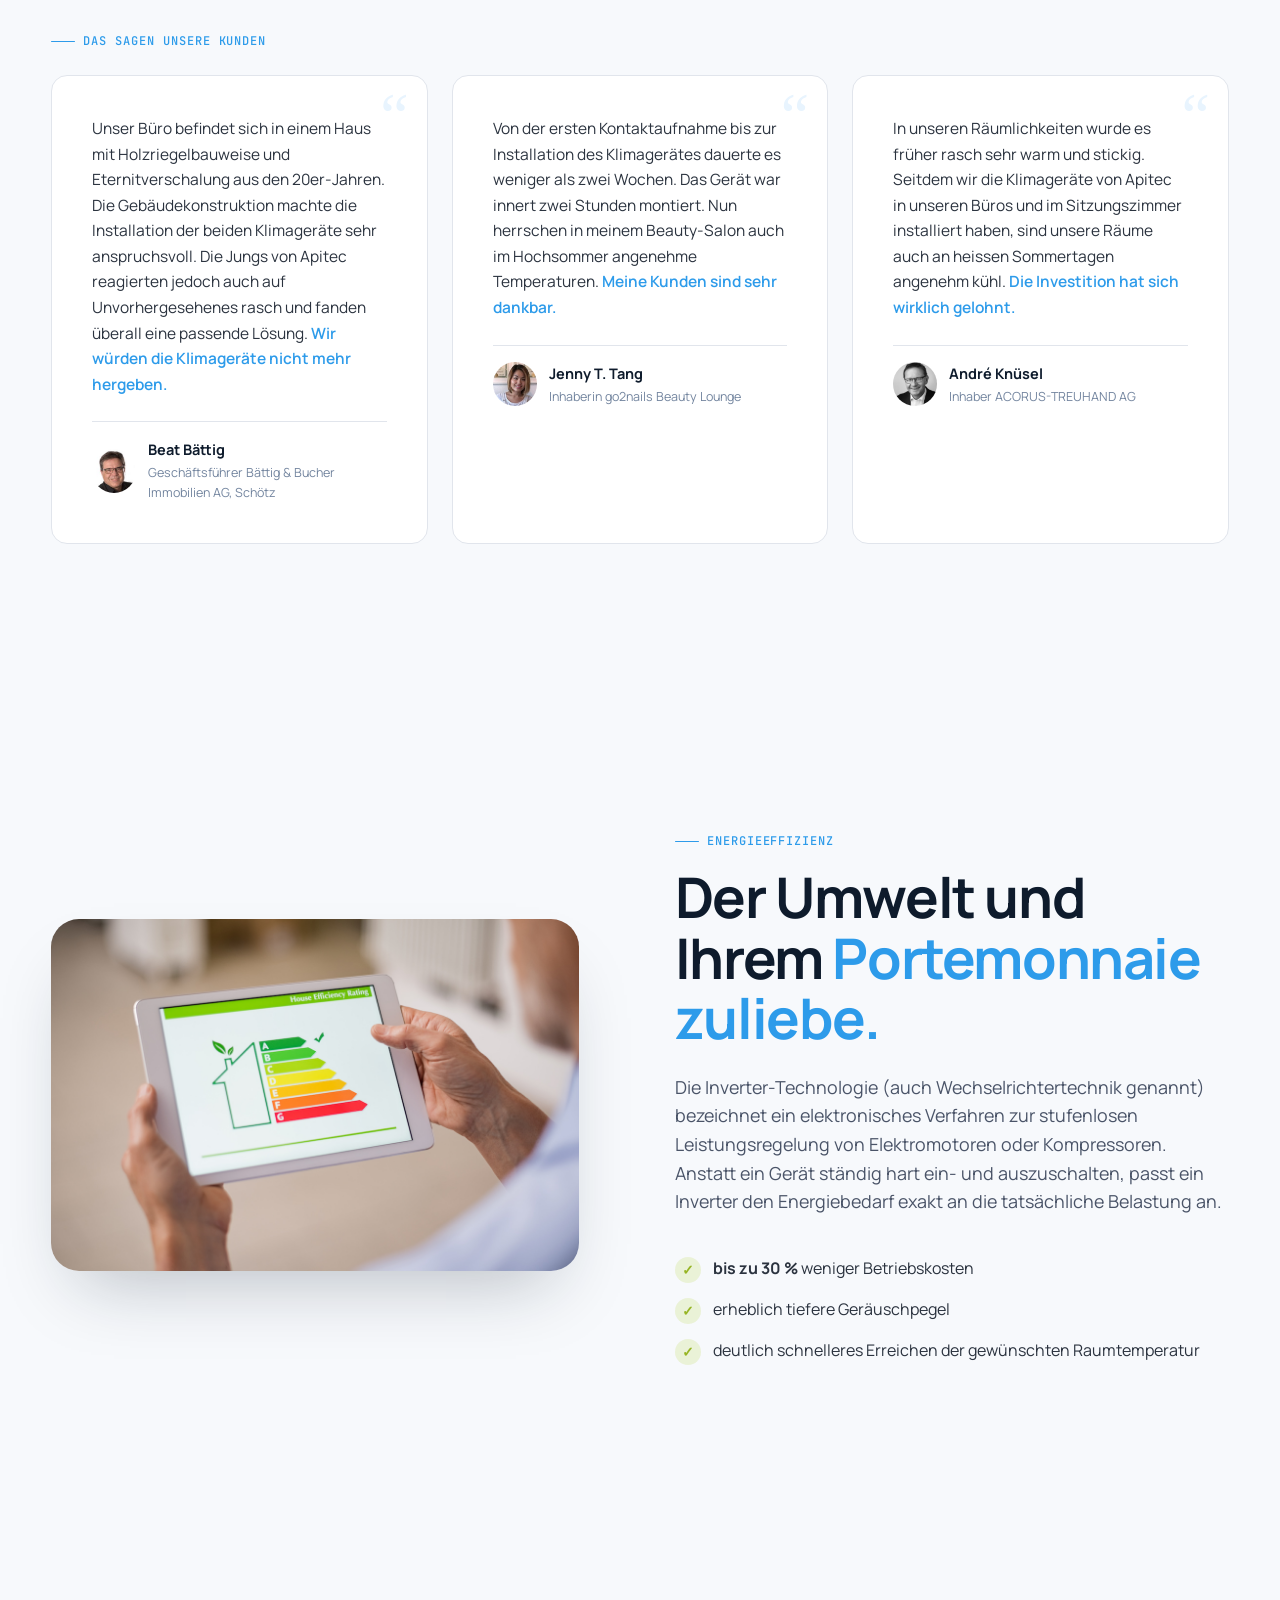
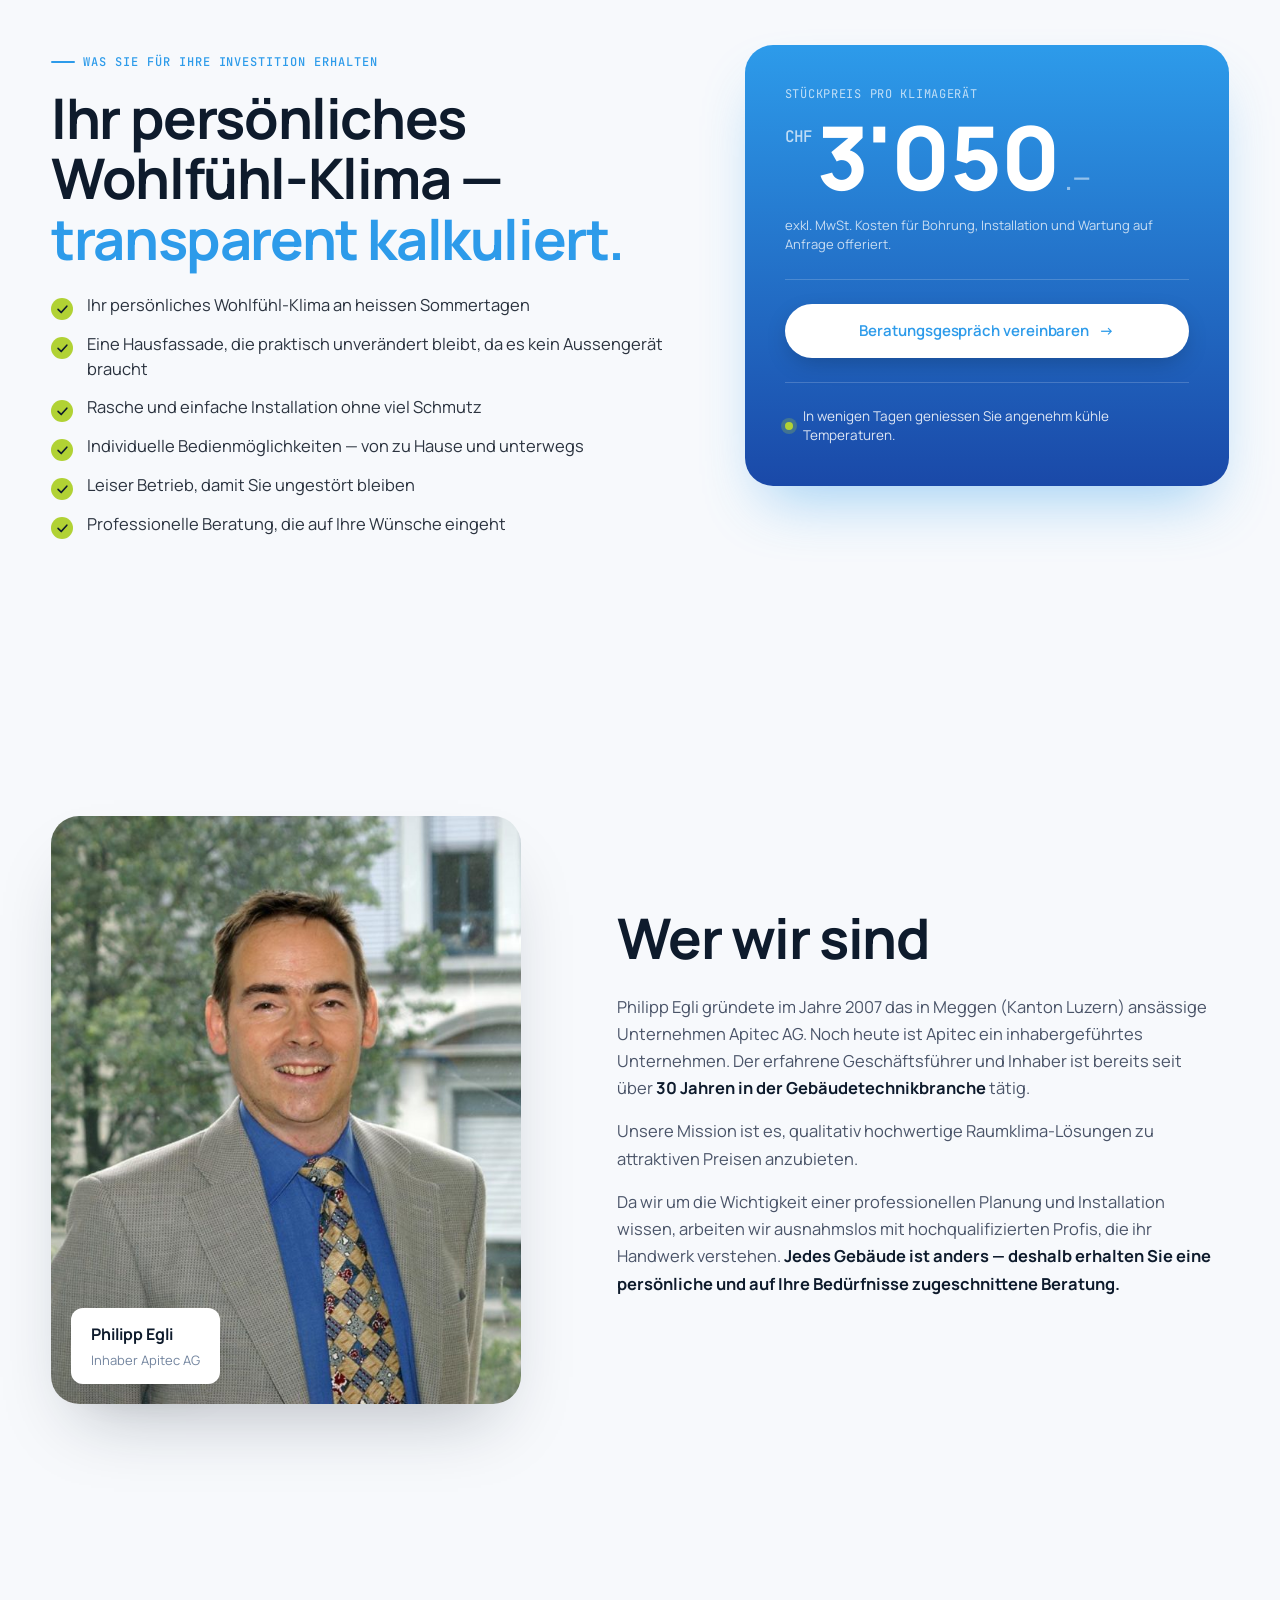
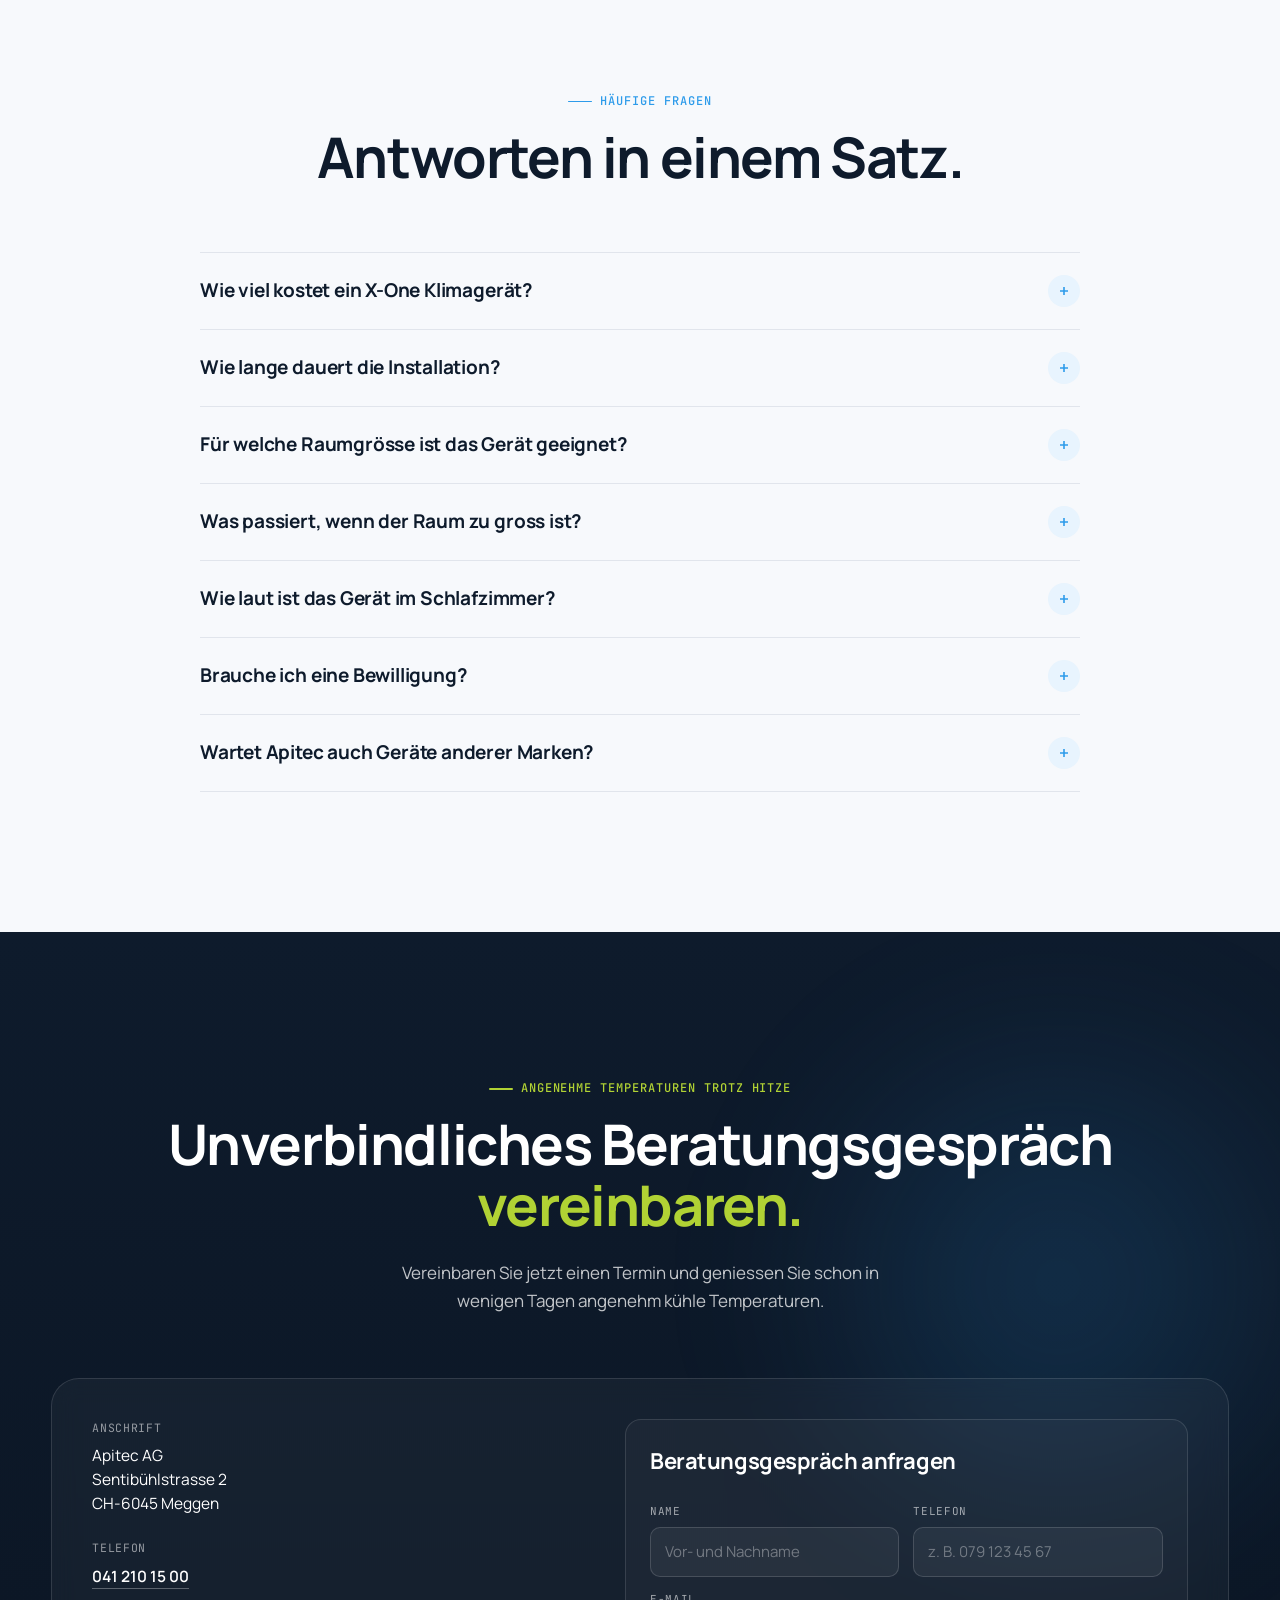
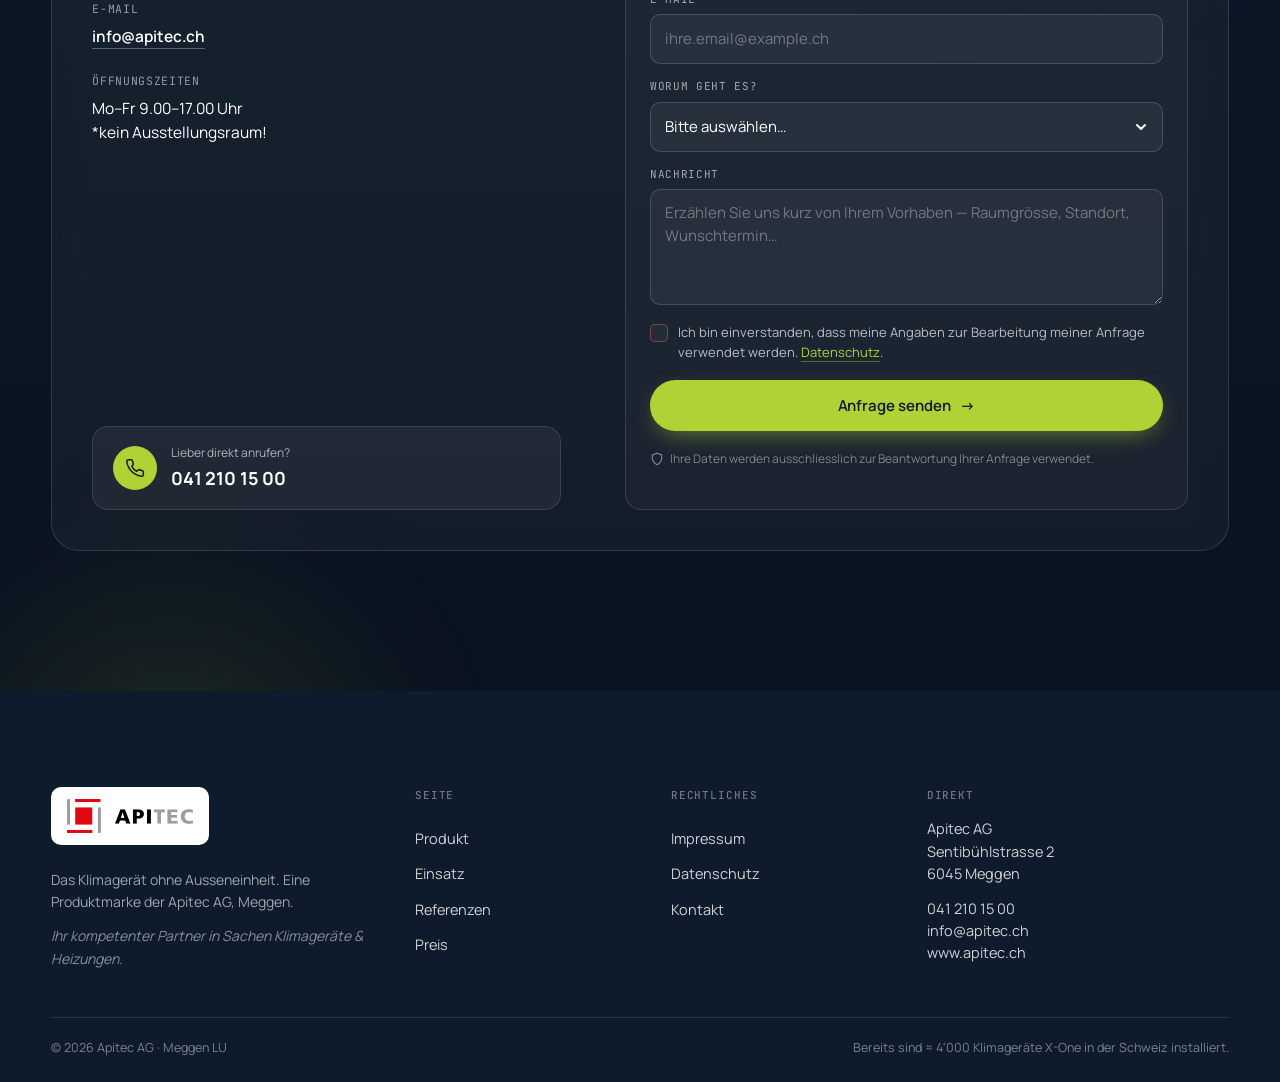
==== commit dcfd912b: "Add hitze-overlay for temperature warning and consultation CTA" ====
--- a/index.html
+++ b/index.html
@@ -31,6 +31,7 @@
 
 <link rel="stylesheet" href="css/style.css">
 <link rel="stylesheet" href="css/hero-v5.css">
+<link rel="stylesheet" href="css/hitze-overlay.css">
 <style>
   /* Inline-Overrides: kein Cache-Problem, höchste Priorität */
   html, body { background: #04080e !important; }
@@ -861,7 +862,7 @@
           </a>
           <span class="preis__season">
             <span class="badge__dot badge__dot--lime"></span>
-            Die Saison beginnt bald — frühzeitig vereinbaren lohnt sich.
+            In wenigen Tagen geniessen Sie angenehm kühle Temperaturen.
           </span>
         </aside>
 
@@ -945,12 +946,12 @@
   <section class="cta" id="kontakt">
     <div class="container">
       <div class="cta__inner">
-        <span class="kicker kicker--light">Die Saison beginnt bald!</span>
+        <span class="kicker kicker--light">Angenehme Temperaturen trotz Hitze</span>
         <h2 class="h2 h2--light">
           Unverbindliches Beratungsgespräch
           <span class="text-accent-lime">vereinbaren.</span>
         </h2>
-        <p class="cta__sub">Es lohnt sich, einen frühzeitigen Termin für die Beratung zu vereinbaren.</p>
+        <p class="cta__sub">Vereinbaren Sie jetzt einen Termin und geniessen Sie schon in wenigen Tagen angenehm kühle Temperaturen.</p>
 
         <div class="cta__card">
           <div class="cta__info">
@@ -1093,6 +1094,43 @@
   </div>
 </footer>
 
+<!-- ============ HITZE-OVERLAY (erscheint bei > 25 °C, Daten via Open-Meteo) ============ -->
+<div class="hitze" id="hitze-overlay" role="dialog" aria-modal="true" aria-labelledby="hitze-title" hidden>
+  <div class="hitze__card">
+    <button class="hitze__close" type="button" aria-label="Schliessen" data-hitze-close>
+      <svg viewBox="0 0 24 24" fill="none" stroke="currentColor" stroke-width="2" stroke-linecap="round">
+        <path d="M18 6 6 18M6 6l12 12"/>
+      </svg>
+    </button>
+
+    <span class="hitze__badge">
+      <span class="hitze__badge-dot" aria-hidden="true"></span>
+      Hitzewarnung · Luzern
+    </span>
+
+    <h2 class="hitze__title" id="hitze-title">Es wird heiss.</h2>
+
+    <div class="hitze__now">
+      <span class="hitze__now-temp" data-hitze-now>–</span>
+      <span class="hitze__now-meta" data-hitze-meta>Aktuelle Temperatur in Luzern</span>
+    </div>
+
+    <div class="hitze__forecast" data-hitze-forecast aria-label="Wettervorschau der nächsten Tage"></div>
+
+    <p class="hitze__lead">
+      Vereinbaren Sie jetzt ein Beratungsgespräch und geniessen Sie schon
+      in wenigen Tagen angenehm kühle Temperaturen — mit dem X-One Klimagerät ohne Ausseneinheit.
+    </p>
+
+    <a class="hitze__cta" href="#kontakt" data-hitze-close>
+      Jetzt Beratungsgespräch vereinbaren
+      <span class="btn__arrow" aria-hidden="true">→</span>
+    </a>
+
+    <button class="hitze__dismiss" type="button" data-hitze-close>Später vielleicht</button>
+  </div>
+</div>
+
 <div class="toast" id="toast" role="status" aria-live="polite"></div>
 
 <script src="js/main.js"></script>
--- a/css/hitze-overlay.css
+++ b/css/hitze-overlay.css
@@ -0,0 +1,254 @@
+/* ============================================================
+   Hitze-Overlay — erscheint bei > 25 °C (Daten via Open-Meteo)
+   Rotes Design: "Es wird heiss."
+   ============================================================ */
+
+.hitze {
+  position: fixed;
+  inset: 0;
+  z-index: 1000;
+  display: flex;
+  align-items: center;
+  justify-content: center;
+  padding: 24px;
+  background: rgba(40, 4, 4, .72);
+  backdrop-filter: blur(8px) saturate(140%);
+  -webkit-backdrop-filter: blur(8px) saturate(140%);
+  opacity: 0;
+  visibility: hidden;
+  transition: opacity .45s ease, visibility .45s ease;
+}
+
+.hitze.is-open {
+  opacity: 1;
+  visibility: visible;
+}
+
+.hitze__card {
+  position: relative;
+  width: 100%;
+  max-width: 540px;
+  padding: 40px 36px 36px;
+  border-radius: 22px;
+  color: #fff;
+  background:
+    radial-gradient(120% 90% at 0% 0%, rgba(255, 160, 60, .35), transparent 55%),
+    linear-gradient(160deg, #e2342a 0%, #b71414 55%, #7e0d0d 100%);
+  box-shadow:
+    0 28px 80px rgba(120, 8, 8, .55),
+    inset 0 1px 0 rgba(255, 255, 255, .18);
+  transform: translateY(18px) scale(.97);
+  transition: transform .45s cubic-bezier(.2, .8, .25, 1);
+  overflow: hidden;
+}
+
+.hitze.is-open .hitze__card {
+  transform: translateY(0) scale(1);
+}
+
+/* Glühender Hitze-Schimmer im Hintergrund der Karte */
+.hitze__card::after {
+  content: "";
+  position: absolute;
+  top: -40%;
+  right: -20%;
+  width: 70%;
+  height: 80%;
+  background: radial-gradient(circle, rgba(255, 210, 120, .4), transparent 70%);
+  pointer-events: none;
+}
+
+.hitze__close {
+  position: absolute;
+  top: 16px;
+  right: 16px;
+  z-index: 2;
+  width: 38px;
+  height: 38px;
+  display: flex;
+  align-items: center;
+  justify-content: center;
+  border: 0;
+  border-radius: 50%;
+  cursor: pointer;
+  color: #fff;
+  background: rgba(255, 255, 255, .14);
+  transition: background .2s ease;
+}
+
+.hitze__close:hover {
+  background: rgba(255, 255, 255, .28);
+}
+
+.hitze__close svg {
+  width: 18px;
+  height: 18px;
+}
+
+.hitze__badge {
+  position: relative;
+  z-index: 1;
+  display: inline-flex;
+  align-items: center;
+  gap: 8px;
+  margin-bottom: 18px;
+  padding: 6px 14px;
+  border-radius: 999px;
+  font-size: 13px;
+  font-weight: 600;
+  letter-spacing: .04em;
+  text-transform: uppercase;
+  background: rgba(255, 255, 255, .16);
+}
+
+.hitze__badge-dot {
+  width: 8px;
+  height: 8px;
+  border-radius: 50%;
+  background: #ffd27a;
+  box-shadow: 0 0 0 0 rgba(255, 210, 122, .7);
+  animation: hitze-pulse 1.8s infinite;
+}
+
+@keyframes hitze-pulse {
+  0%   { box-shadow: 0 0 0 0 rgba(255, 210, 122, .7); }
+  70%  { box-shadow: 0 0 0 10px rgba(255, 210, 122, 0); }
+  100% { box-shadow: 0 0 0 0 rgba(255, 210, 122, 0); }
+}
+
+.hitze__title {
+  position: relative;
+  z-index: 1;
+  margin: 0 0 6px;
+  font-size: clamp(2rem, 6vw, 2.8rem);
+  font-weight: 800;
+  line-height: 1.05;
+}
+
+.hitze__now {
+  position: relative;
+  z-index: 1;
+  display: flex;
+  align-items: baseline;
+  gap: 10px;
+  margin: 10px 0 20px;
+}
+
+.hitze__now-temp {
+  font-size: clamp(2.6rem, 9vw, 3.6rem);
+  font-weight: 800;
+  font-variant-numeric: tabular-nums;
+}
+
+.hitze__now-meta {
+  font-size: 14px;
+  line-height: 1.4;
+  color: rgba(255, 255, 255, .85);
+}
+
+.hitze__forecast {
+  position: relative;
+  z-index: 1;
+  display: grid;
+  grid-template-columns: repeat(3, 1fr);
+  gap: 10px;
+  margin-bottom: 24px;
+}
+
+.hitze__day {
+  padding: 12px 8px;
+  border-radius: 14px;
+  text-align: center;
+  background: rgba(255, 255, 255, .12);
+  border: 1px solid rgba(255, 255, 255, .14);
+}
+
+.hitze__day-name {
+  display: block;
+  font-size: 12px;
+  font-weight: 600;
+  letter-spacing: .03em;
+  opacity: .85;
+  margin-bottom: 4px;
+}
+
+.hitze__day-icon {
+  font-size: 20px;
+  line-height: 1;
+}
+
+.hitze__day-temp {
+  display: block;
+  margin-top: 6px;
+  font-size: 17px;
+  font-weight: 700;
+  font-variant-numeric: tabular-nums;
+}
+
+.hitze__lead {
+  position: relative;
+  z-index: 1;
+  margin: 0 0 22px;
+  font-size: 16px;
+  line-height: 1.55;
+  color: rgba(255, 255, 255, .92);
+}
+
+.hitze__cta {
+  position: relative;
+  z-index: 1;
+  display: inline-flex;
+  align-items: center;
+  gap: 10px;
+  width: 100%;
+  justify-content: center;
+  padding: 15px 24px;
+  border-radius: 14px;
+  font-size: 16px;
+  font-weight: 700;
+  text-decoration: none;
+  color: #b71414;
+  background: #fff;
+  transition: transform .2s ease, box-shadow .2s ease;
+}
+
+.hitze__cta:hover {
+  transform: translateY(-2px);
+  box-shadow: 0 12px 30px rgba(0, 0, 0, .25);
+}
+
+.hitze__cta .btn__arrow {
+  transition: transform .2s ease;
+}
+
+.hitze__cta:hover .btn__arrow {
+  transform: translateX(4px);
+}
+
+.hitze__dismiss {
+  position: relative;
+  z-index: 1;
+  display: block;
+  width: 100%;
+  margin-top: 14px;
+  border: 0;
+  background: none;
+  cursor: pointer;
+  font-size: 14px;
+  color: rgba(255, 255, 255, .8);
+  text-decoration: underline;
+  text-underline-offset: 3px;
+}
+
+.hitze__dismiss:hover {
+  color: #fff;
+}
+
+@media (max-width: 480px) {
+  .hitze__card { padding: 34px 22px 26px; }
+  .hitze__forecast { gap: 7px; }
+}
+
+@media (prefers-reduced-motion: reduce) {
+  .hitze, .hitze__card, .hitze__badge-dot { transition: none; animation: none; }
+}
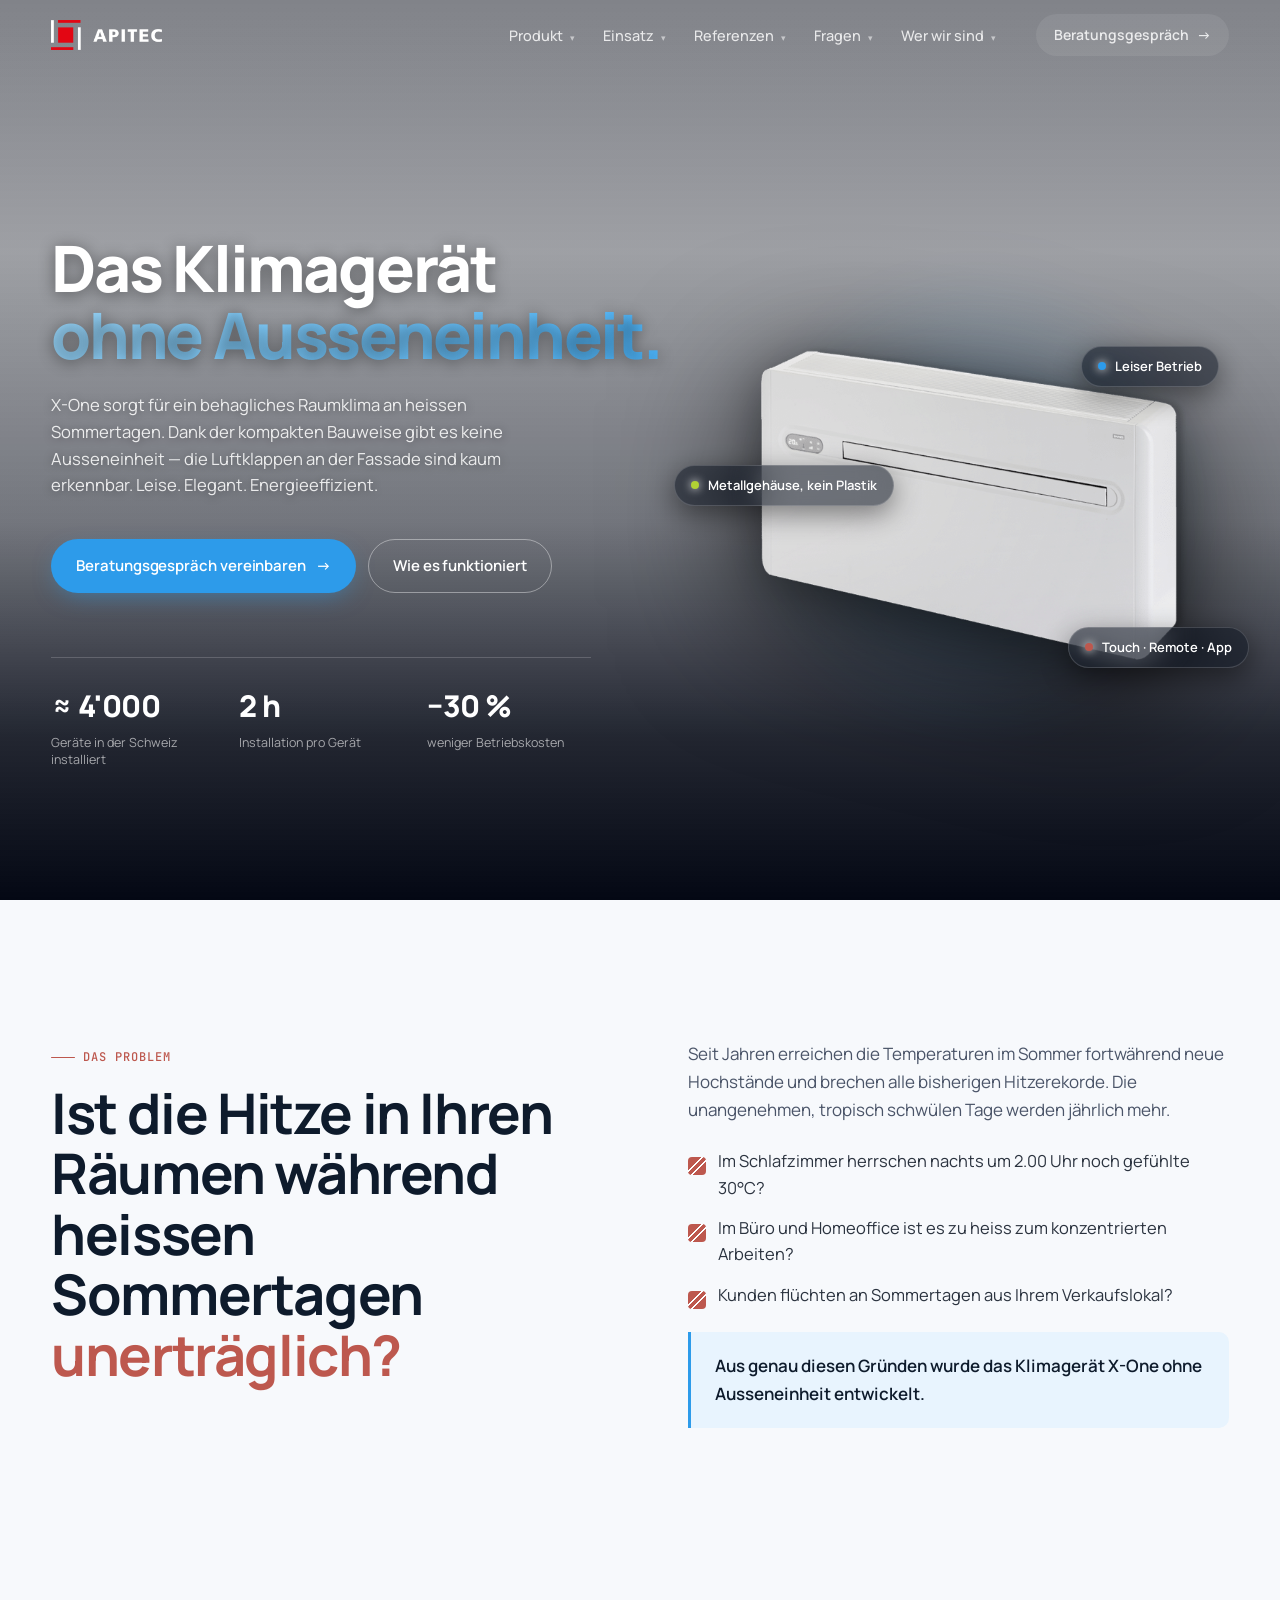
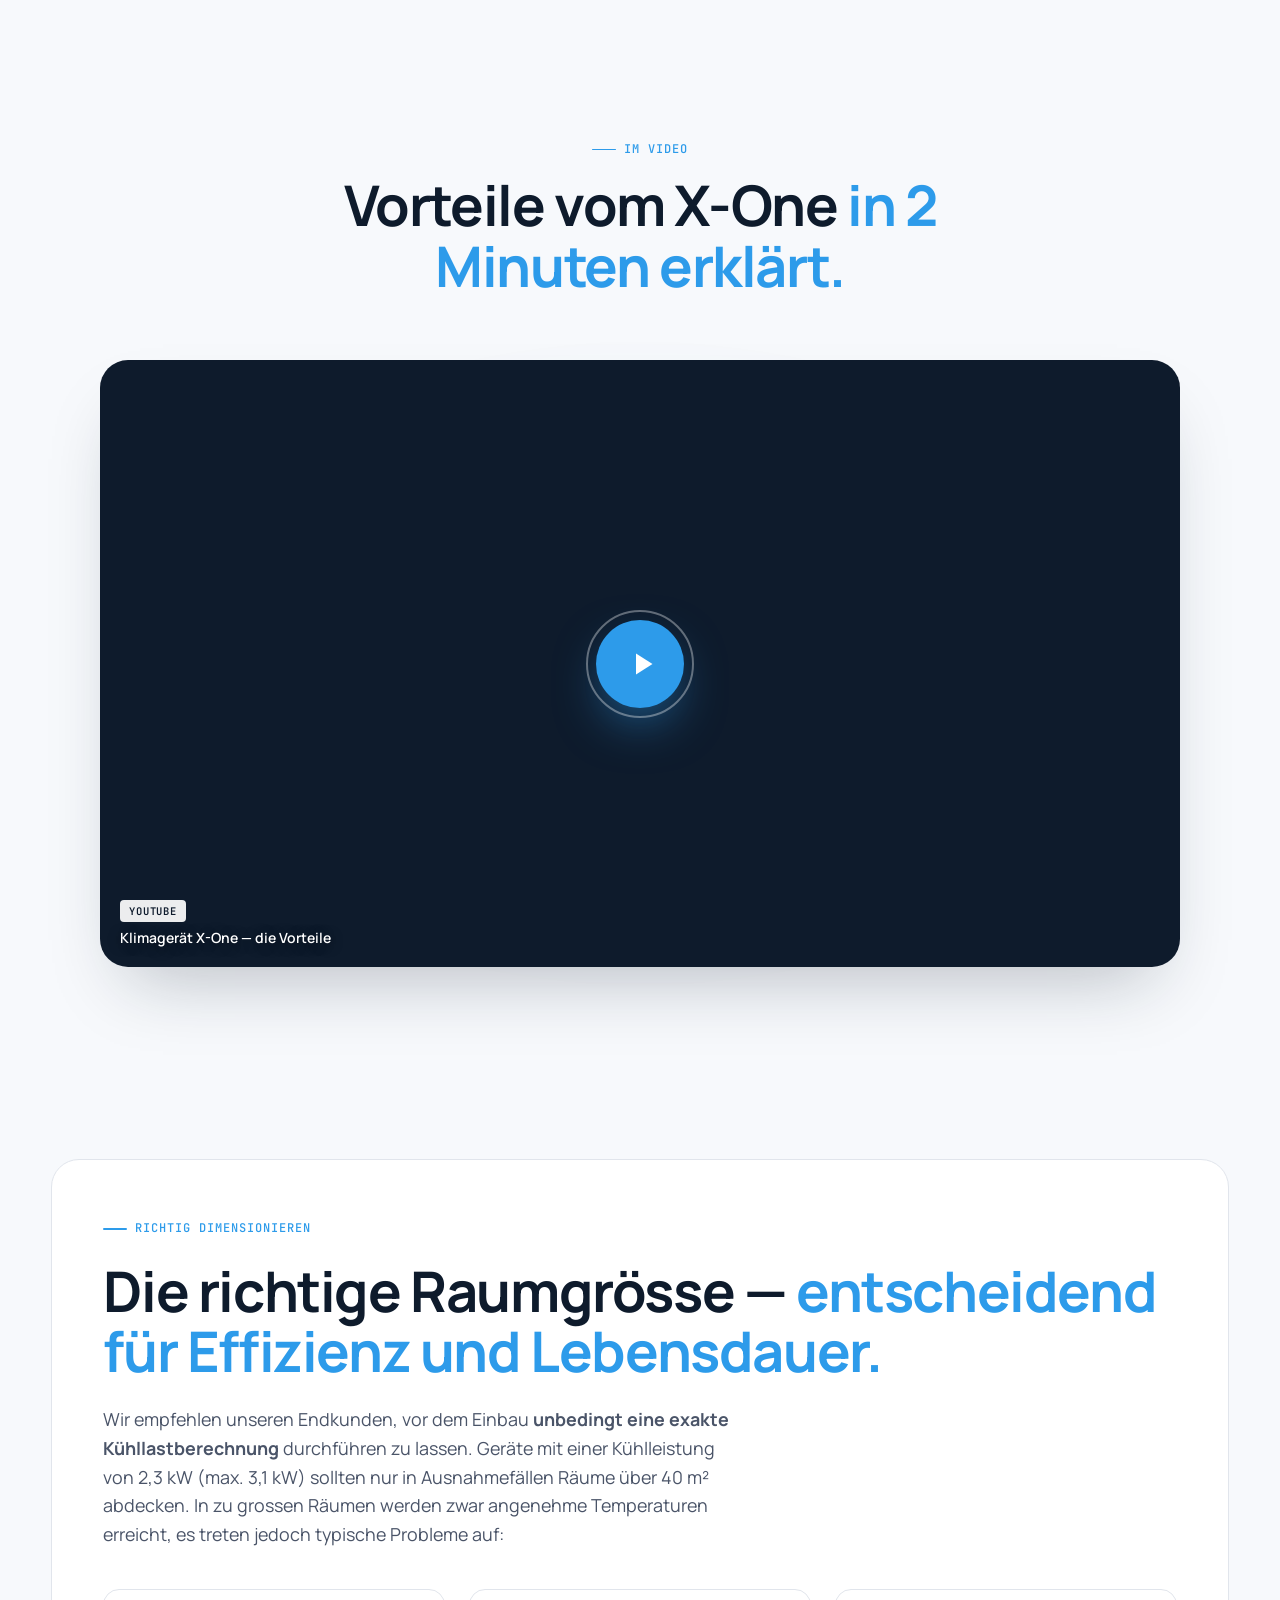
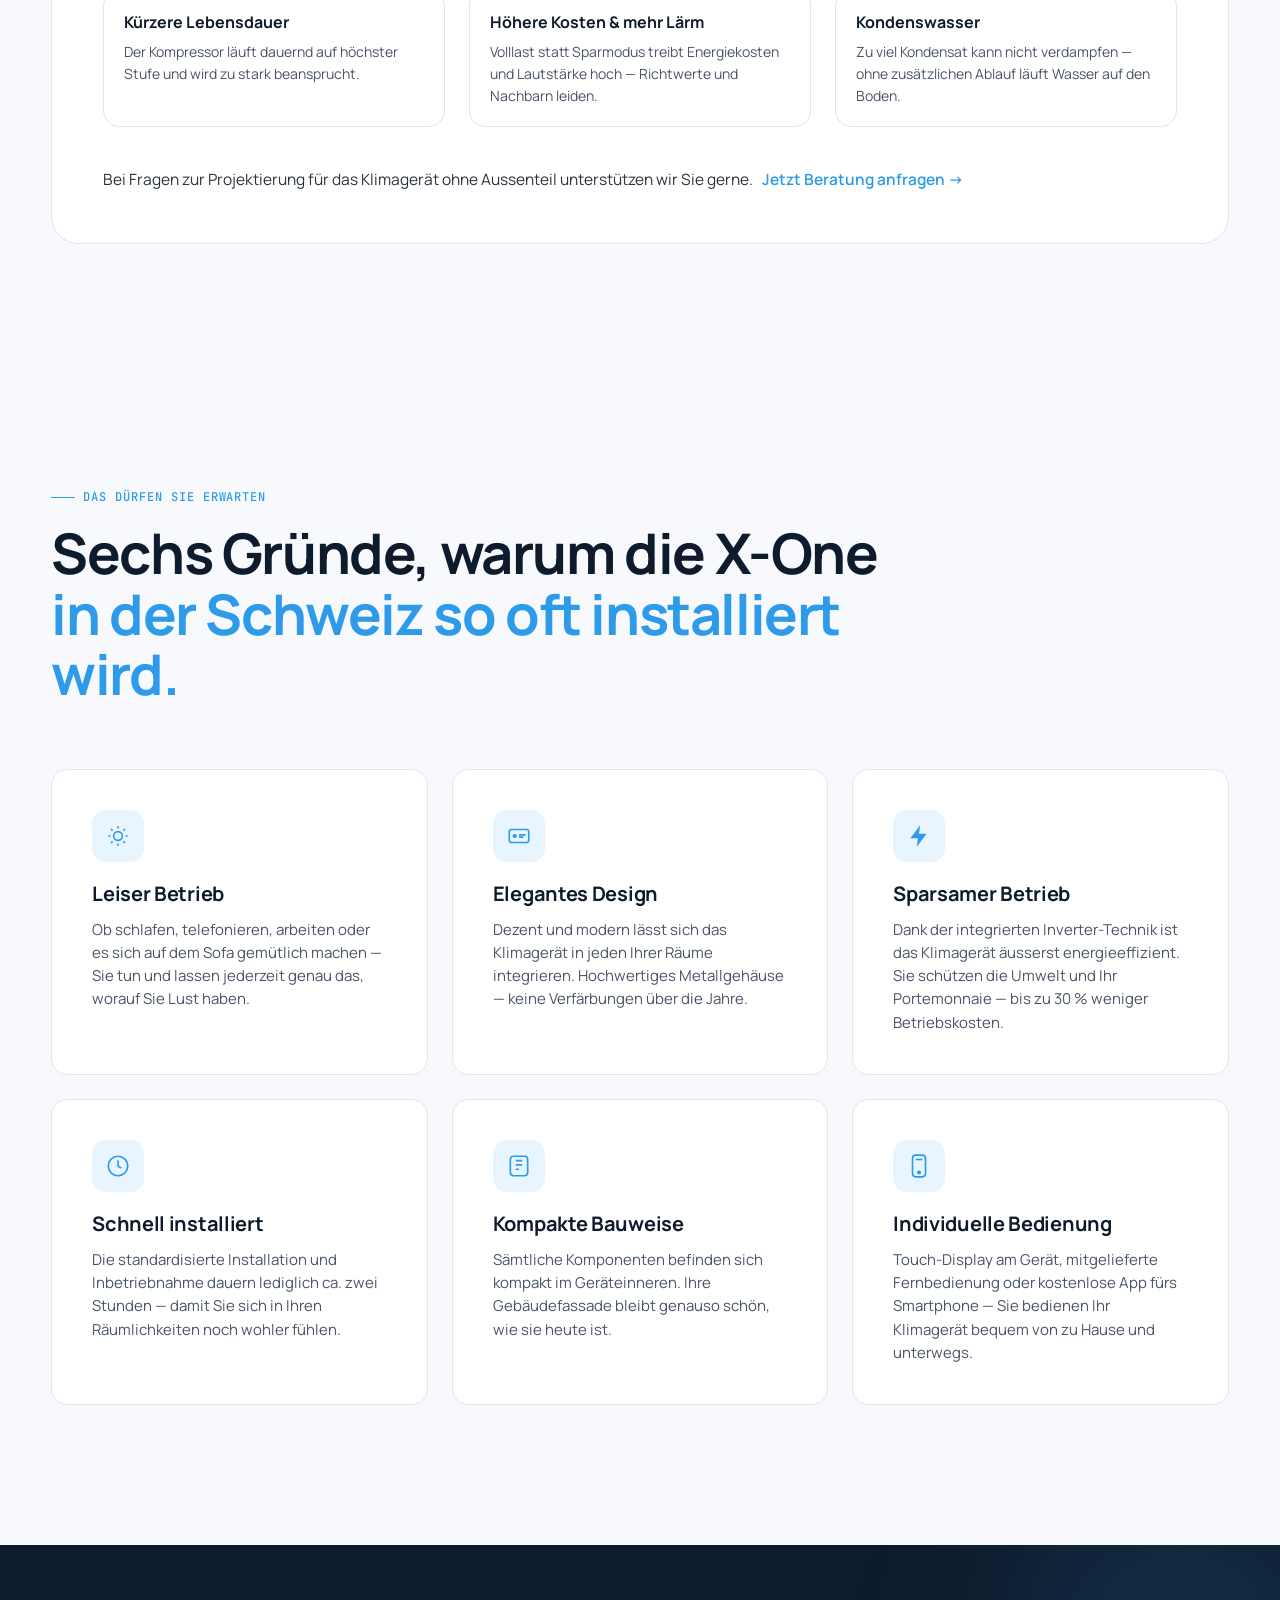
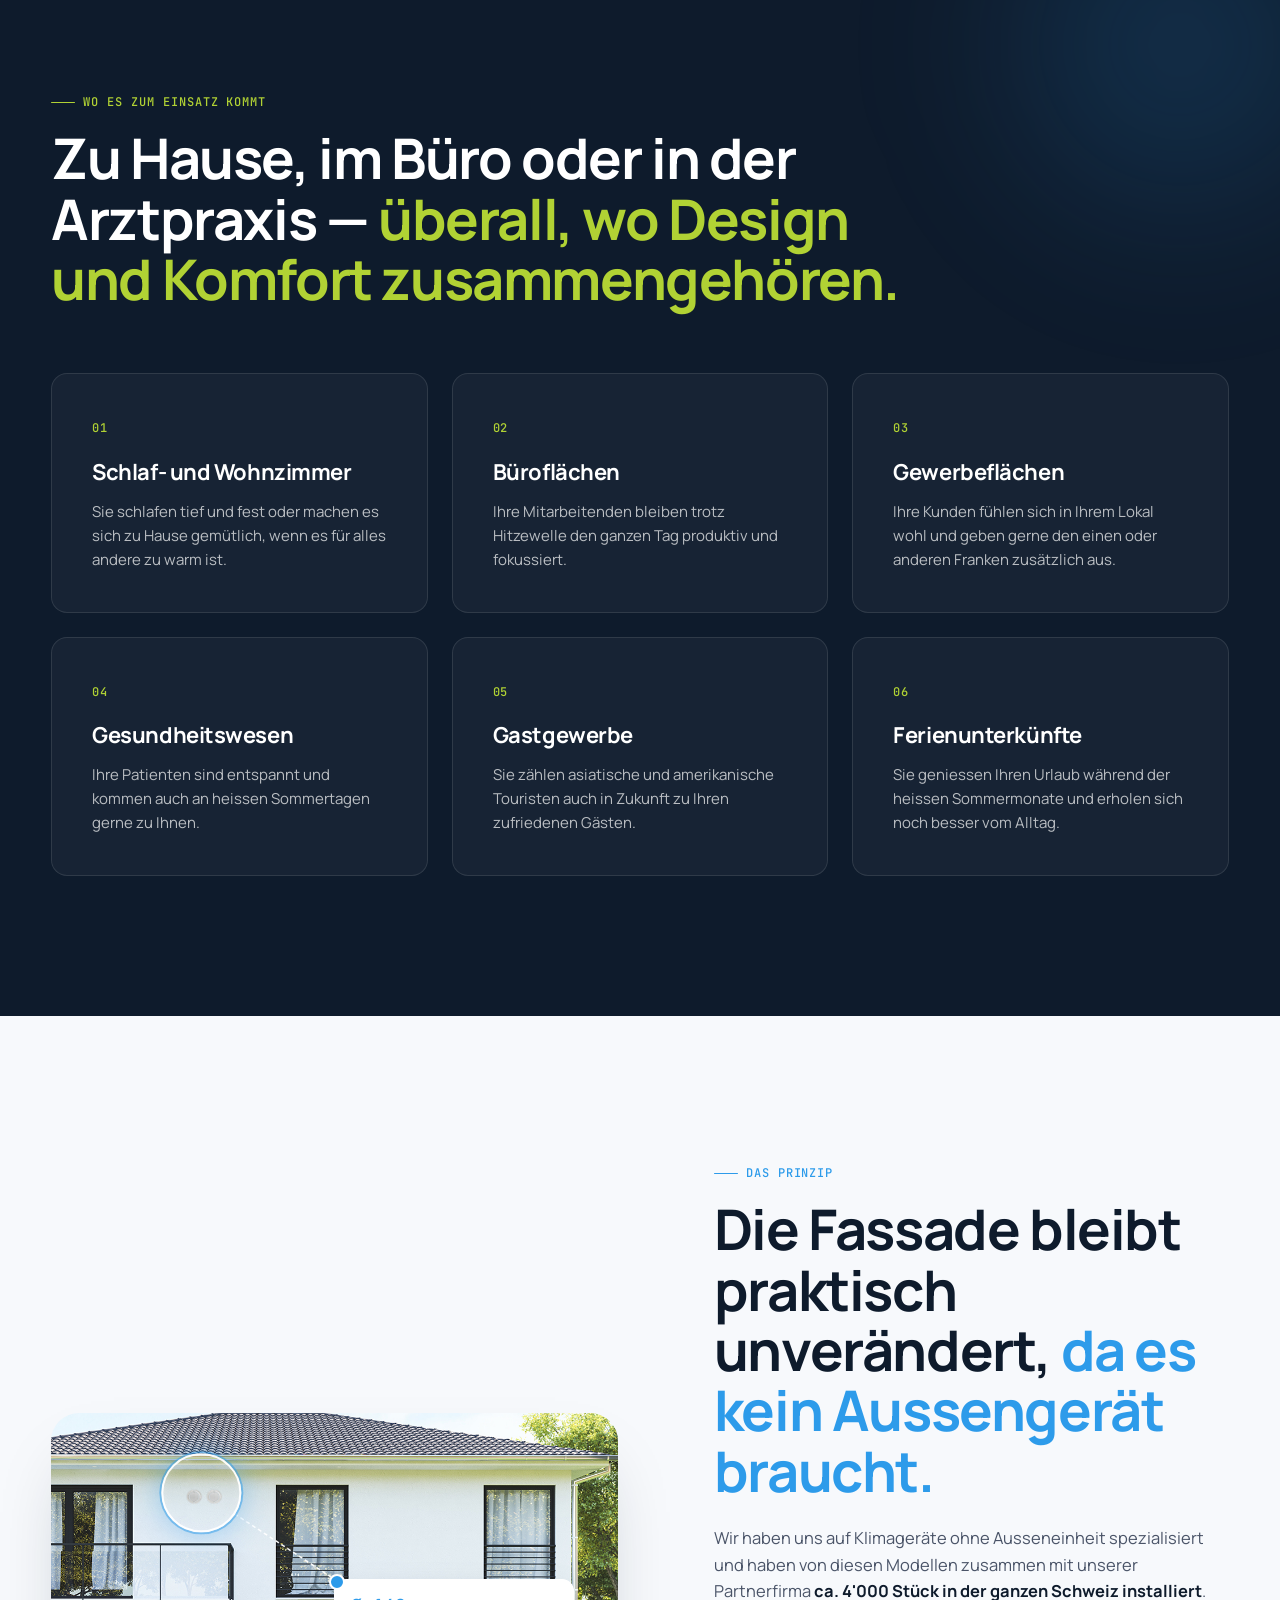
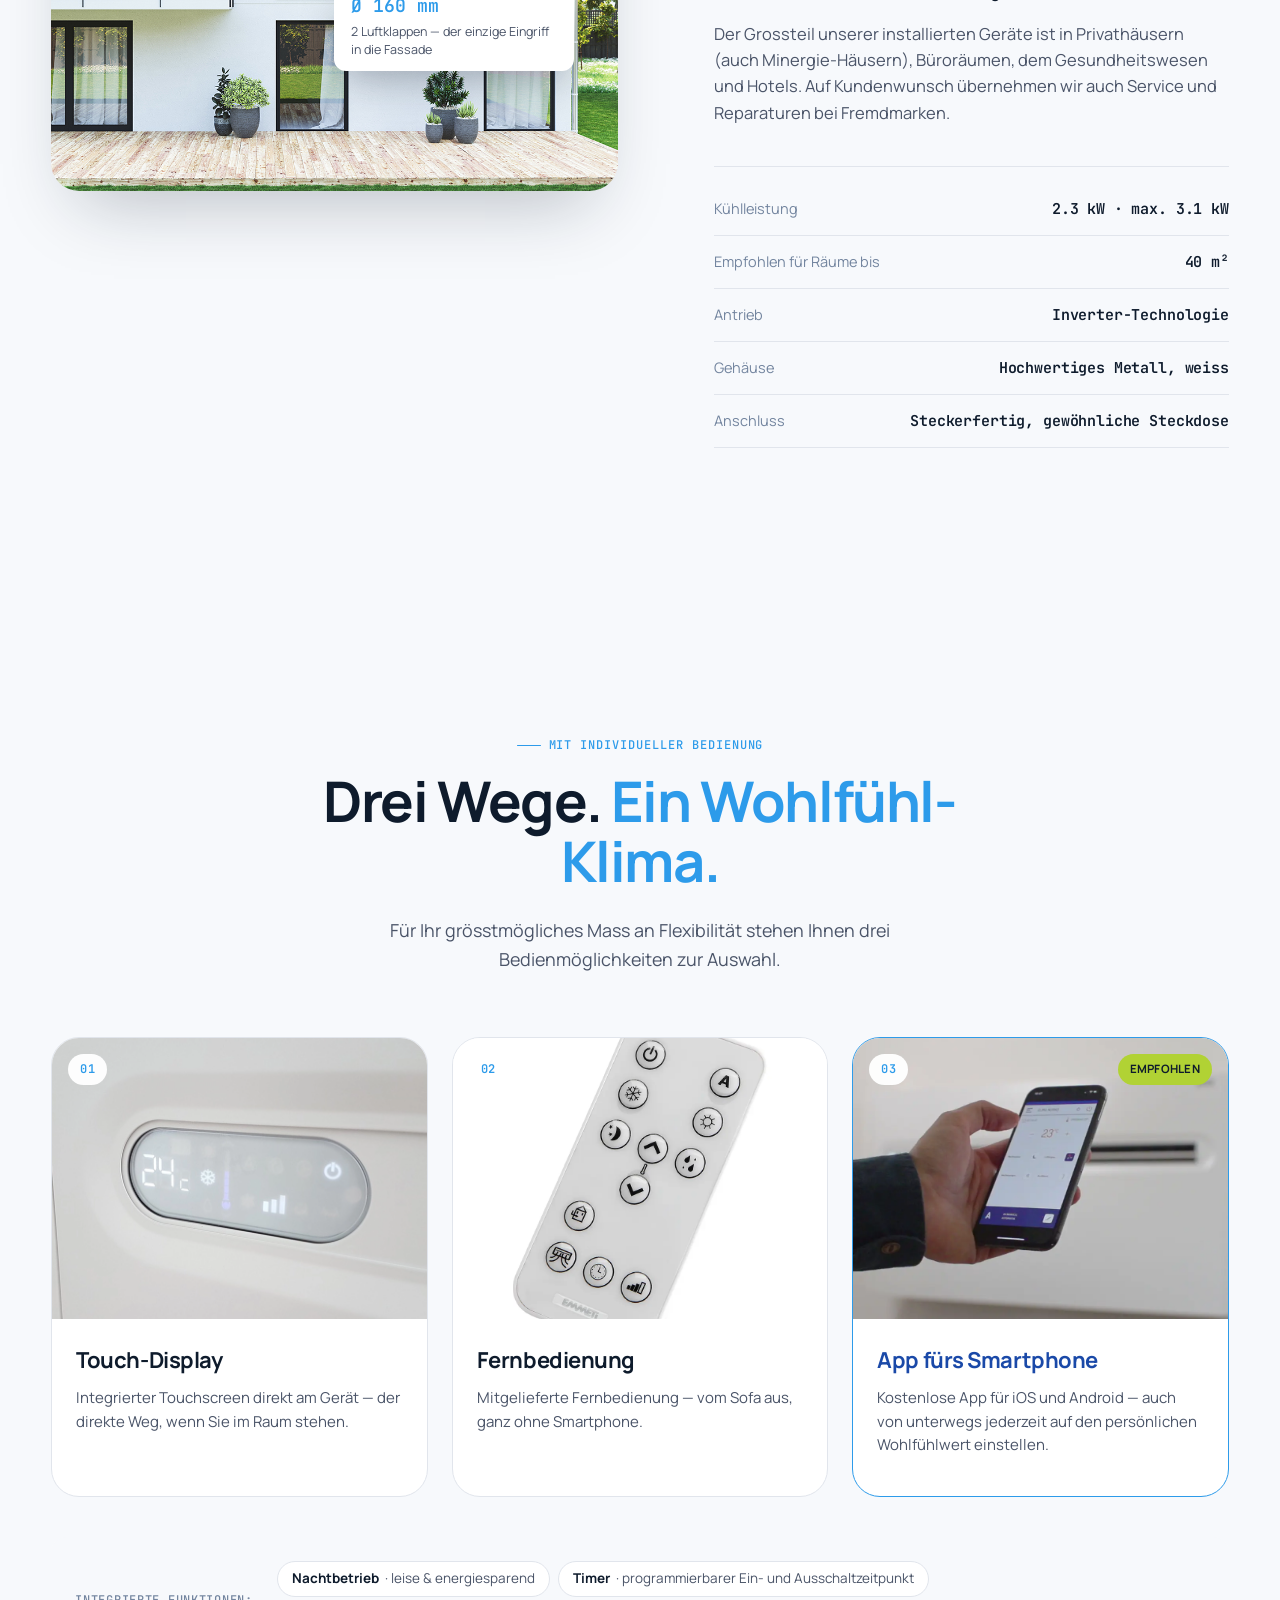
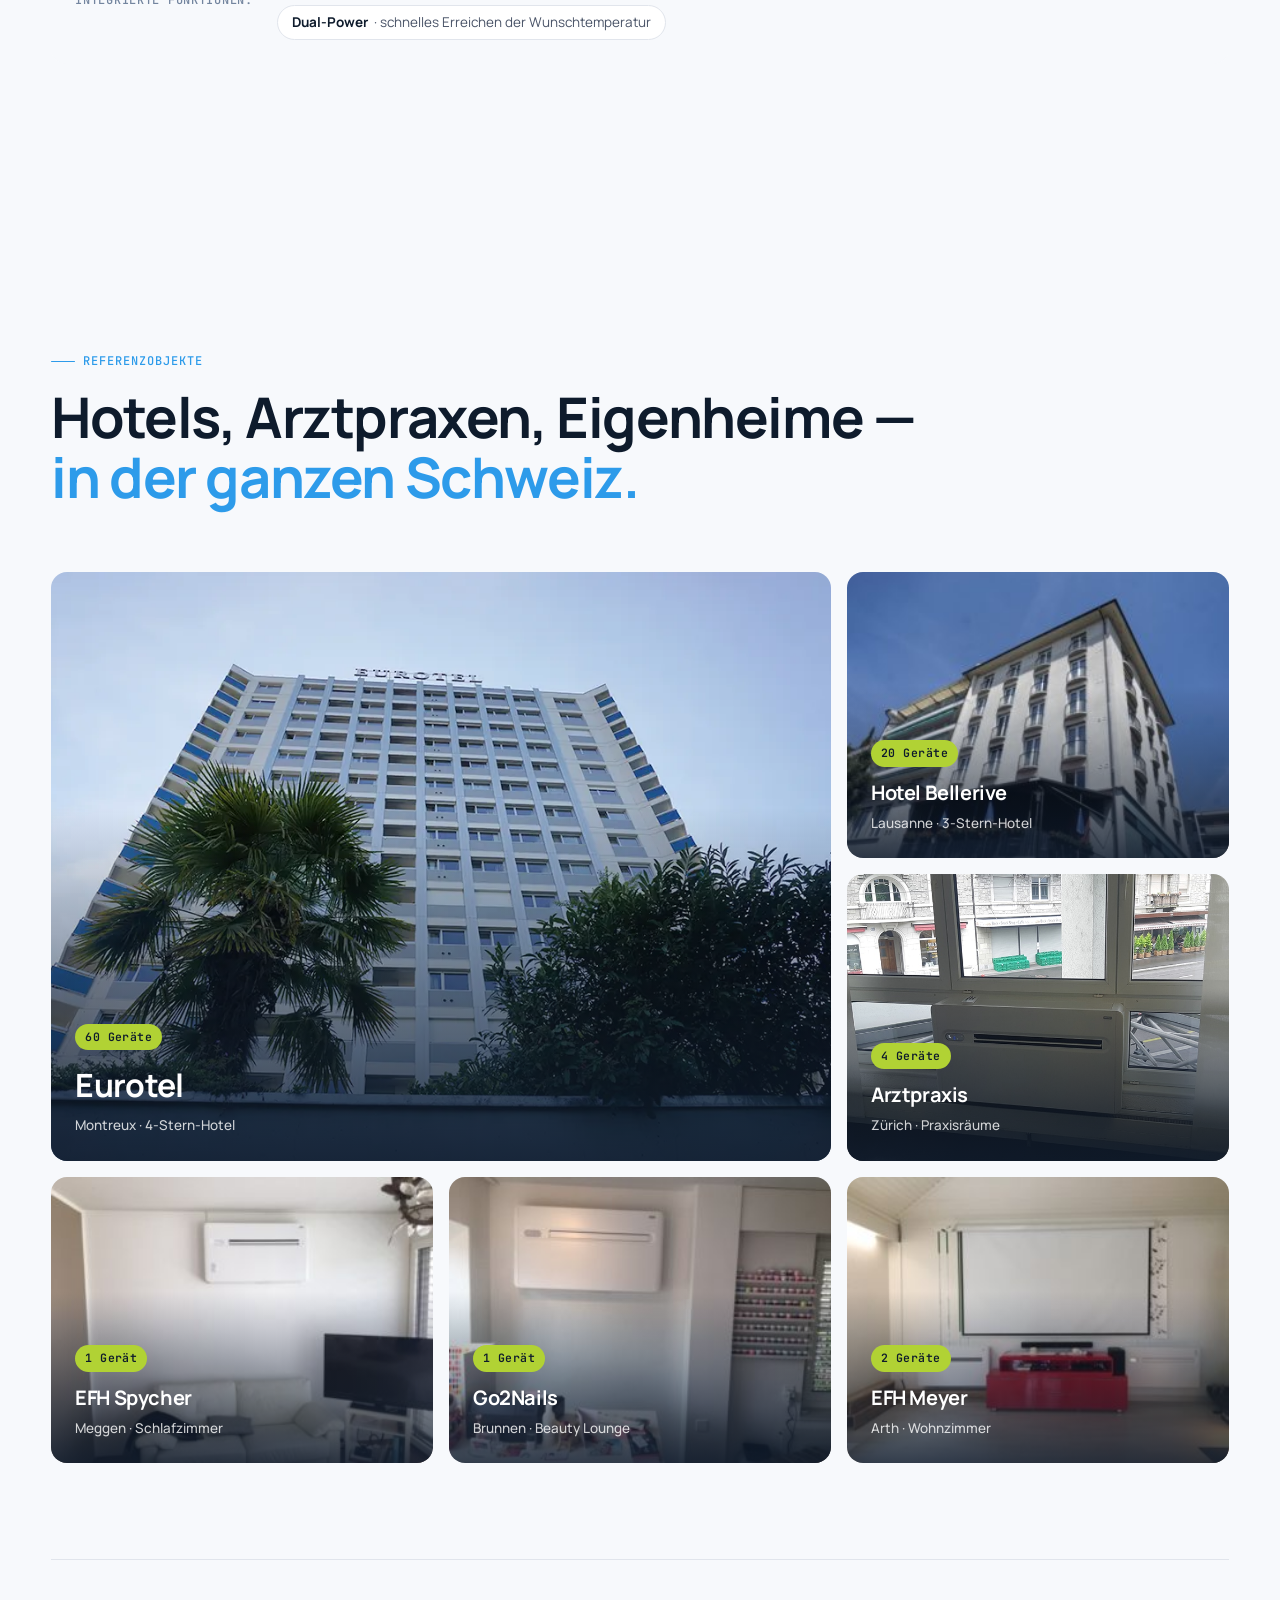
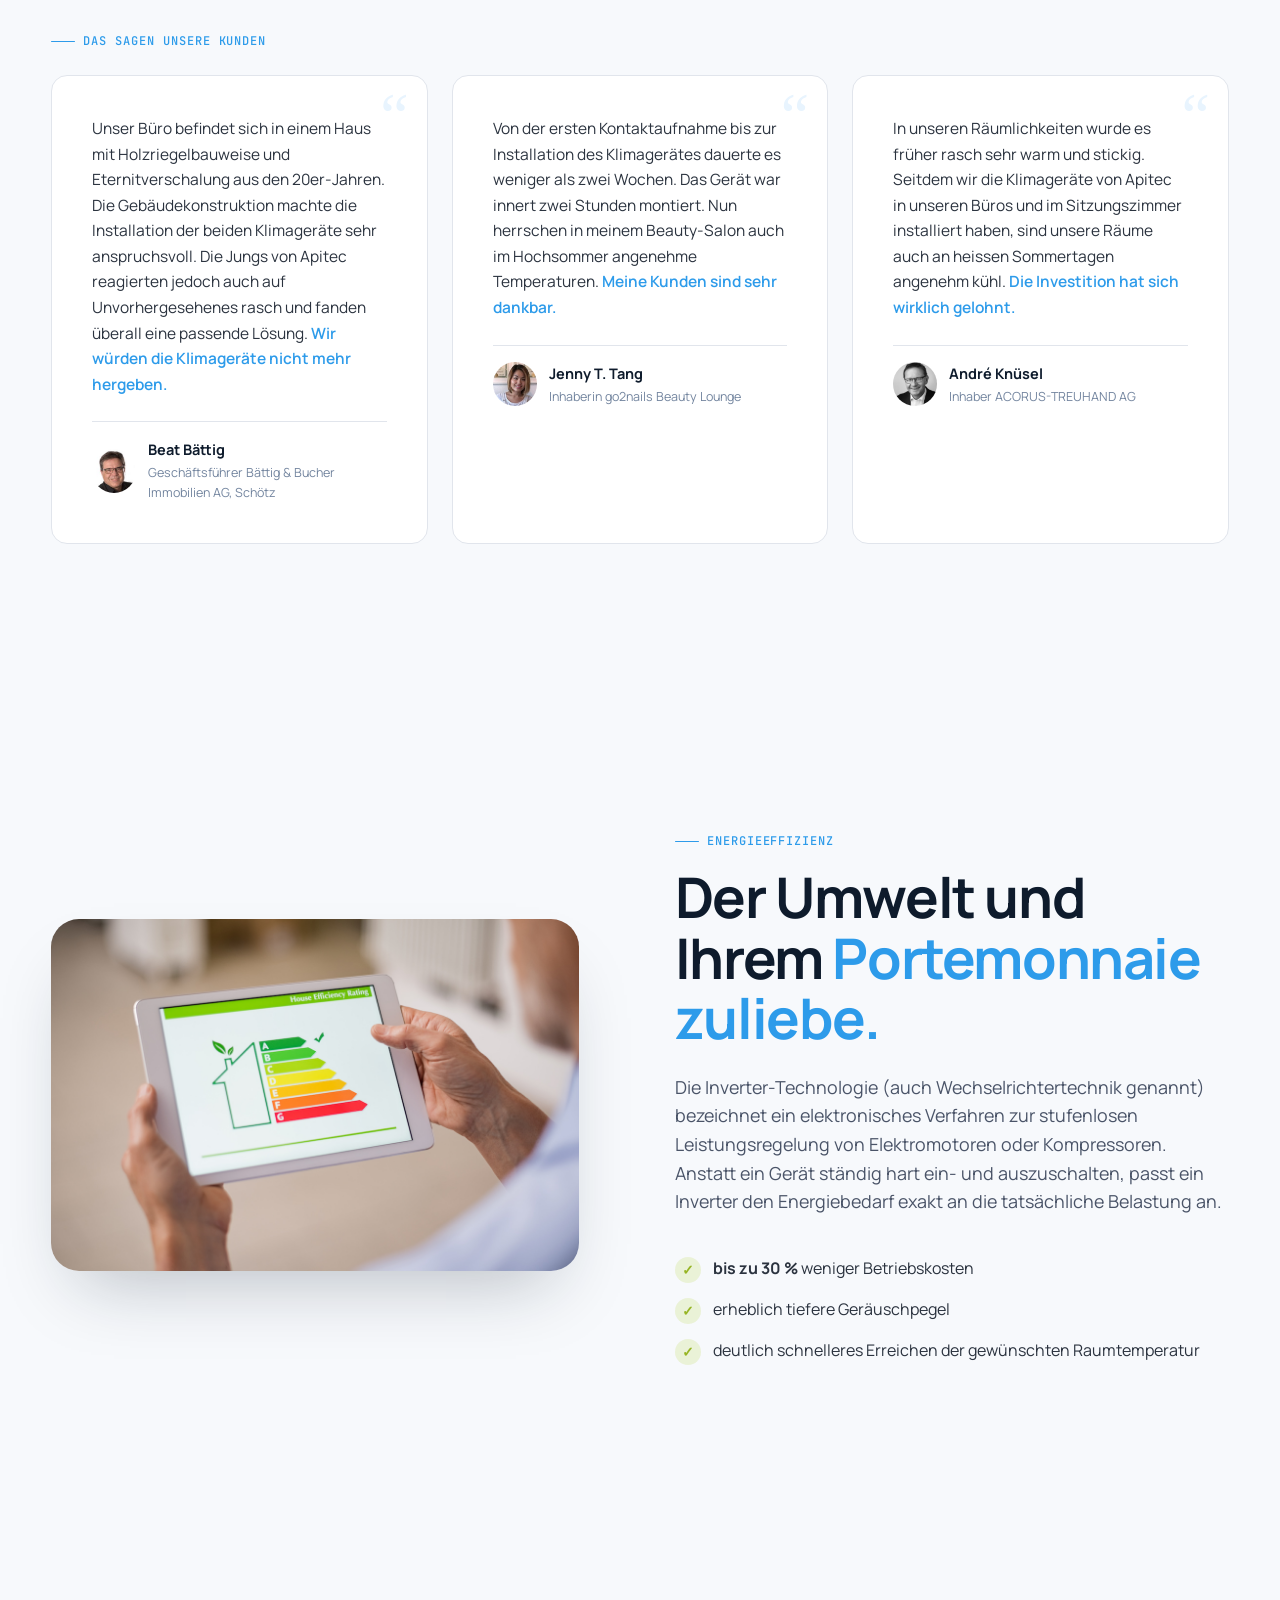
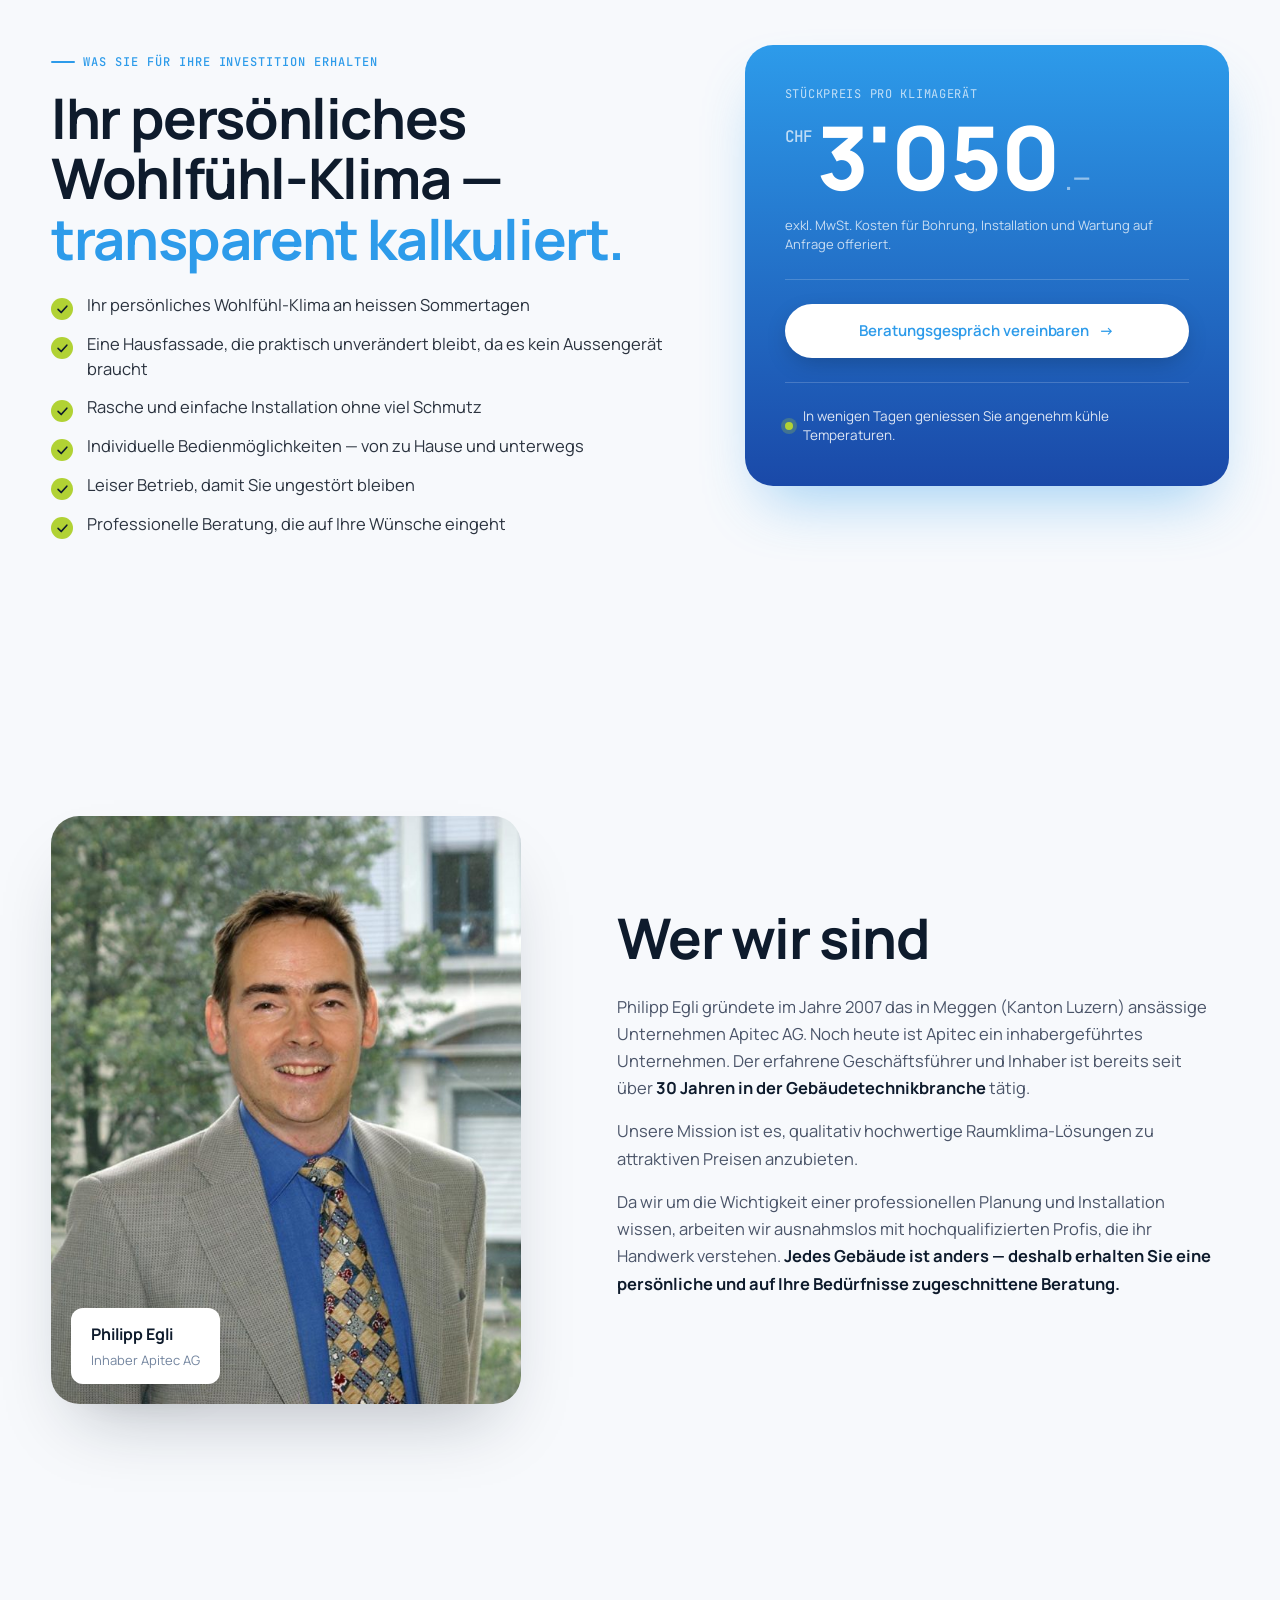
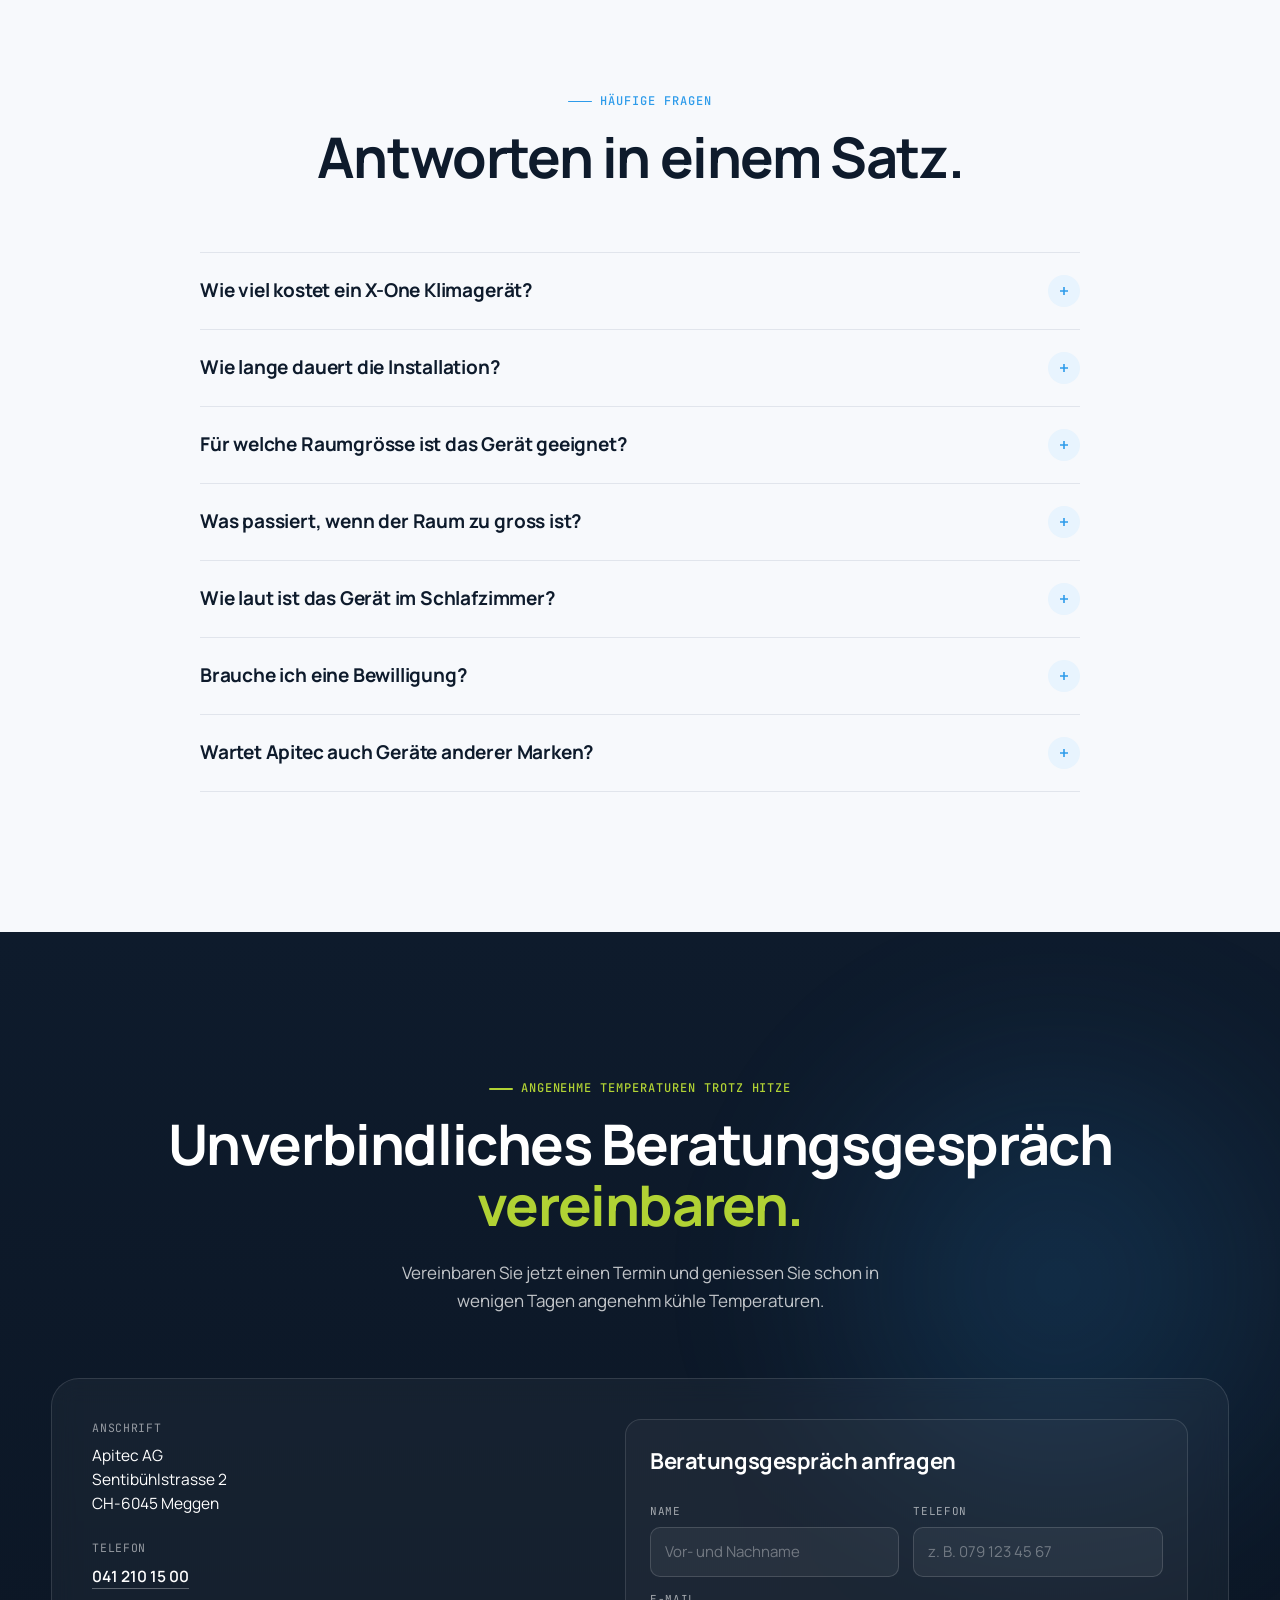
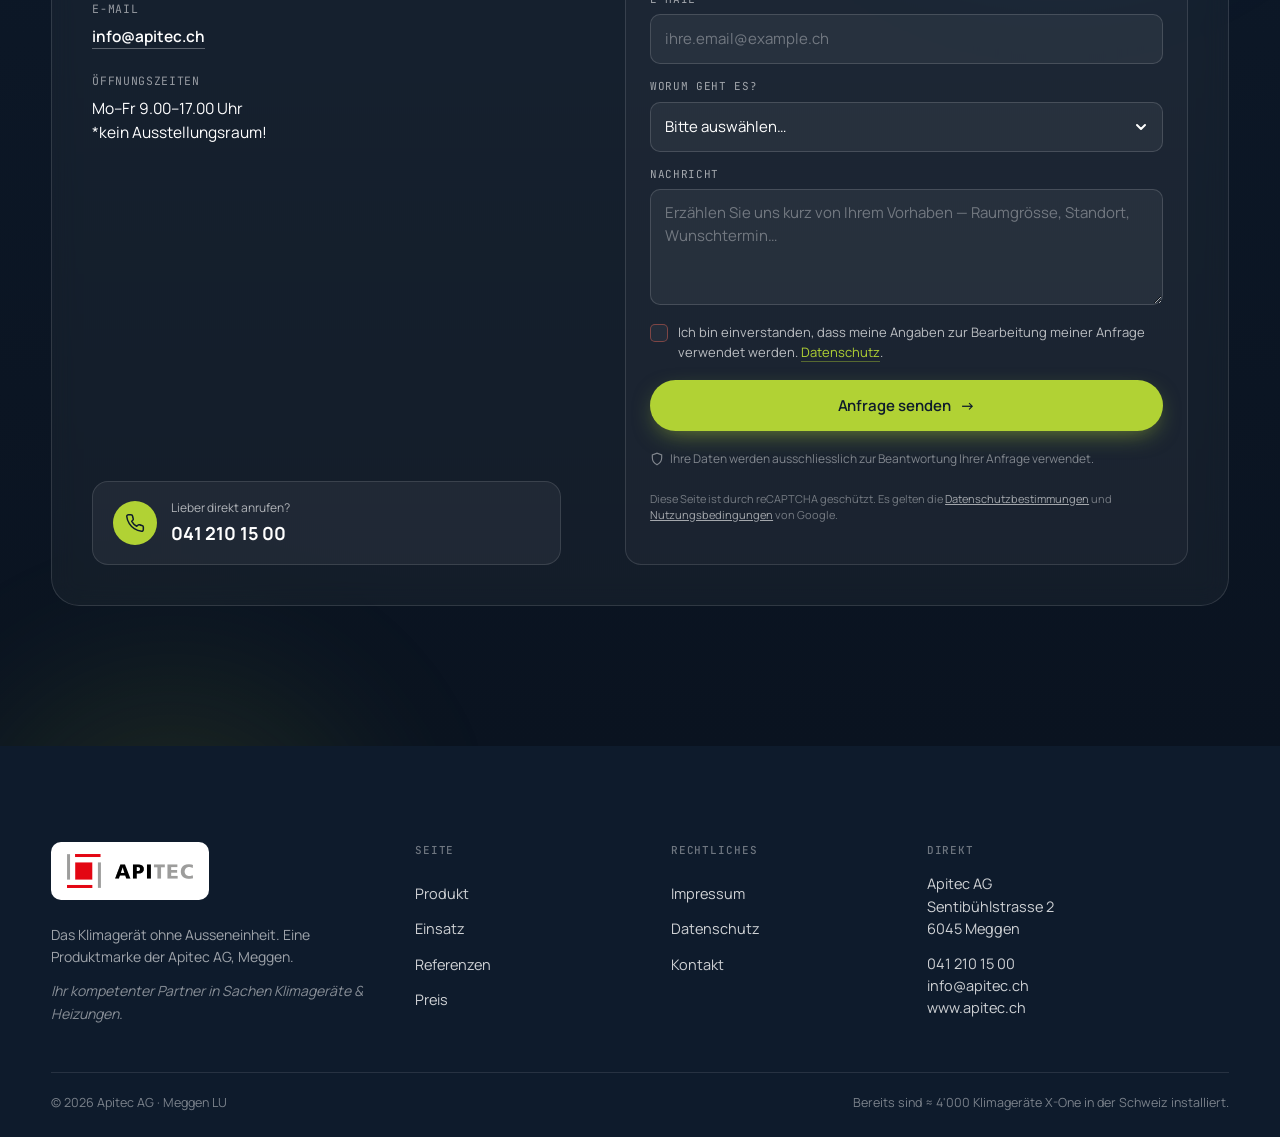
==== commit 0bd16c98: "Add reCAPTCHA v3 notice and style adjustments for form integration" ====
--- a/index.html
+++ b/index.html
@@ -224,6 +224,11 @@
           <a href="#ueber-uns">Apitec AG</a>
         </div>
       </div>
+
+      <a href="#kontakt" class="nav__cta-mobile">
+        Beratungsgespräch vereinbaren
+        <span aria-hidden="true">→</span>
+      </a>
     </nav>
 
     <a href="#kontakt" class="nav__cta">
@@ -1046,6 +1051,11 @@
               <svg viewBox="0 0 24 24" width="14" height="14" fill="none" stroke="currentColor" stroke-width="2"><path d="M12 22s8-4 8-12V5l-8-3-8 3v5c0 8 8 12 8 12z"/></svg>
               Ihre Daten werden ausschliesslich zur Beantwortung Ihrer Anfrage verwendet.
             </p>
+            <p class="form__recaptcha">
+              Diese Seite ist durch reCAPTCHA geschützt. Es gelten die
+              <a href="https://policies.google.com/privacy" target="_blank" rel="noopener">Datenschutzbestimmungen</a> und
+              <a href="https://policies.google.com/terms" target="_blank" rel="noopener">Nutzungsbedingungen</a> von Google.
+            </p>
           </form>
         </div>
       </div>
--- a/css/style.css
+++ b/css/style.css
@@ -408,6 +408,9 @@
 .nav__cta:hover { background: var(--blue); color: white; transform: translateY(-1px); }
 .nav__cta span { transition: transform .25s ease; }
 .nav__cta:hover span { transform: translateX(3px); }
+
+/* CTA im mobilen Menü — auf Desktop ausgeblendet, nur im Burger-Menü sichtbar */
+.nav__cta-mobile { display: none; }
 
 .nav__burger {
   display: none;
@@ -1981,6 +1984,22 @@
   color: rgba(255,255,255,0.45);
 }
 .form__hint svg { flex-shrink: 0; }
+
+/* reCAPTCHA v3 Badge ausblenden — der vorgeschriebene Hinweis steht
+   stattdessen im Formular (.form__recaptcha). */
+.grecaptcha-badge { visibility: hidden; }
+
+.form__recaptcha {
+  margin: 8px 0 0;
+  font-size: 11px;
+  line-height: 1.5;
+  color: rgba(255,255,255,0.4);
+}
+.form__recaptcha a {
+  color: rgba(255,255,255,0.6);
+  text-decoration: underline;
+}
+.cta__form.is-sent .form__recaptcha { display: none; }
 
 /* Success state */
 .cta__form.is-sent .form__head,
@@ -2331,6 +2350,25 @@
     -webkit-backdrop-filter: blur(24px) saturate(180%) !important;
   }
   .nav .nav__links.open .nav__top { color: #fff !important; }
+
+  /* CTA-Button im mobilen Menü */
+  .nav .nav__links .nav__cta-mobile {
+    display: inline-flex;
+    align-items: center;
+    justify-content: center;
+    gap: 8px;
+    margin-top: var(--s-3);
+    padding: 14px 20px;
+    background: var(--blue);
+    color: #fff !important;
+    border: 0;
+    border-radius: 999px;
+    font-size: 16px;
+    font-weight: 700;
+    text-align: center;
+  }
+  .nav .nav__links .nav__cta-mobile:after { display: none; }
+  .nav .nav__links .nav__cta-mobile span { transition: transform .25s ease; }
   .nav .nav__links.open .nav__drop a,
   .nav .nav__links.open .nav__drop a:visited { color: #fff !important; }
   .nav .nav__links.open .nav__drop a:hover { color: #fff !important; }
--- a/css/hitze-overlay.css
+++ b/css/hitze-overlay.css
@@ -8,8 +8,10 @@
   inset: 0;
   z-index: 1000;
   display: flex;
-  align-items: center;
-  justify-content: center;
+  /* Scrollbar + per margin:auto auf der Karte zentriert. So bleibt die Karte
+     auch auf kleinen/kurzen Mobile-Screens vollständig erreichbar. */
+  overflow-y: auto;
+  -webkit-overflow-scrolling: touch;
   padding: 24px;
   background: rgba(40, 4, 4, .72);
   backdrop-filter: blur(8px) saturate(140%);
@@ -28,6 +30,7 @@
   position: relative;
   width: 100%;
   max-width: 540px;
+  margin: auto;
   padding: 40px 36px 36px;
   border-radius: 22px;
   color: #fff;
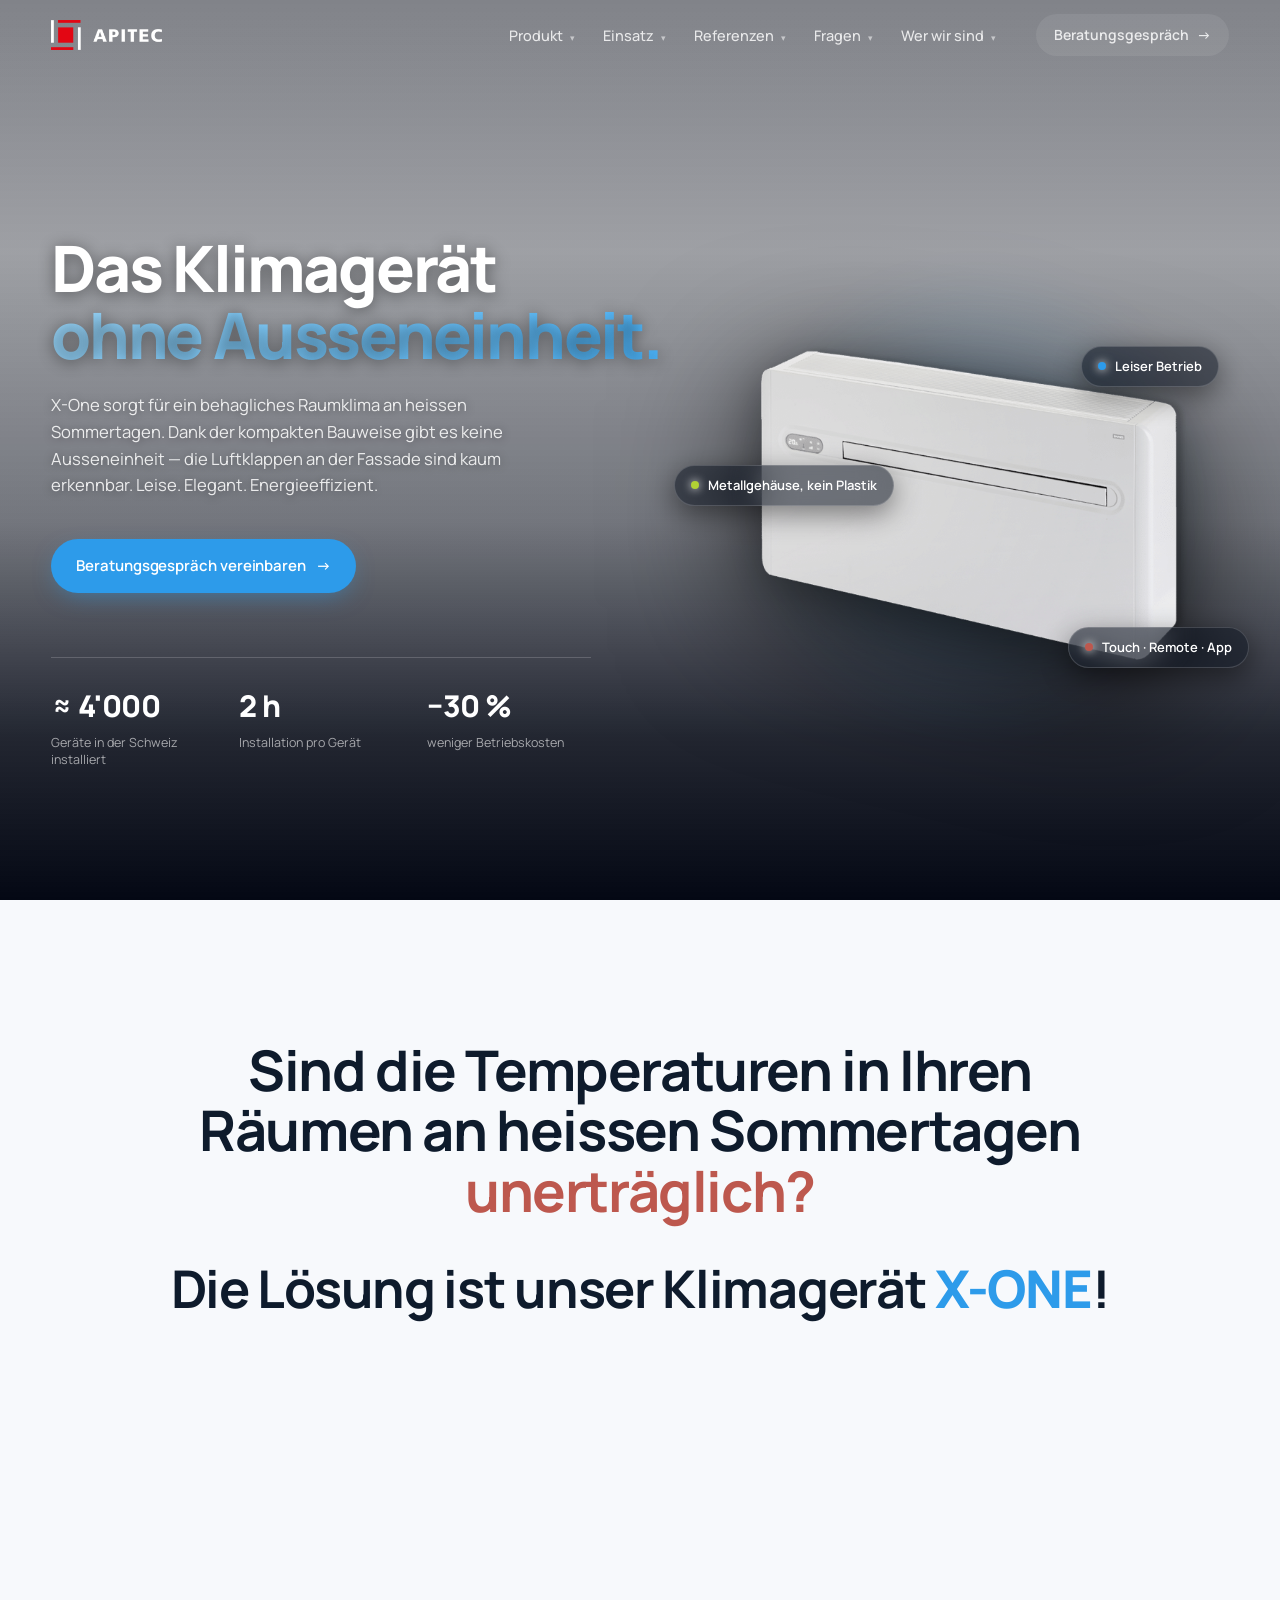
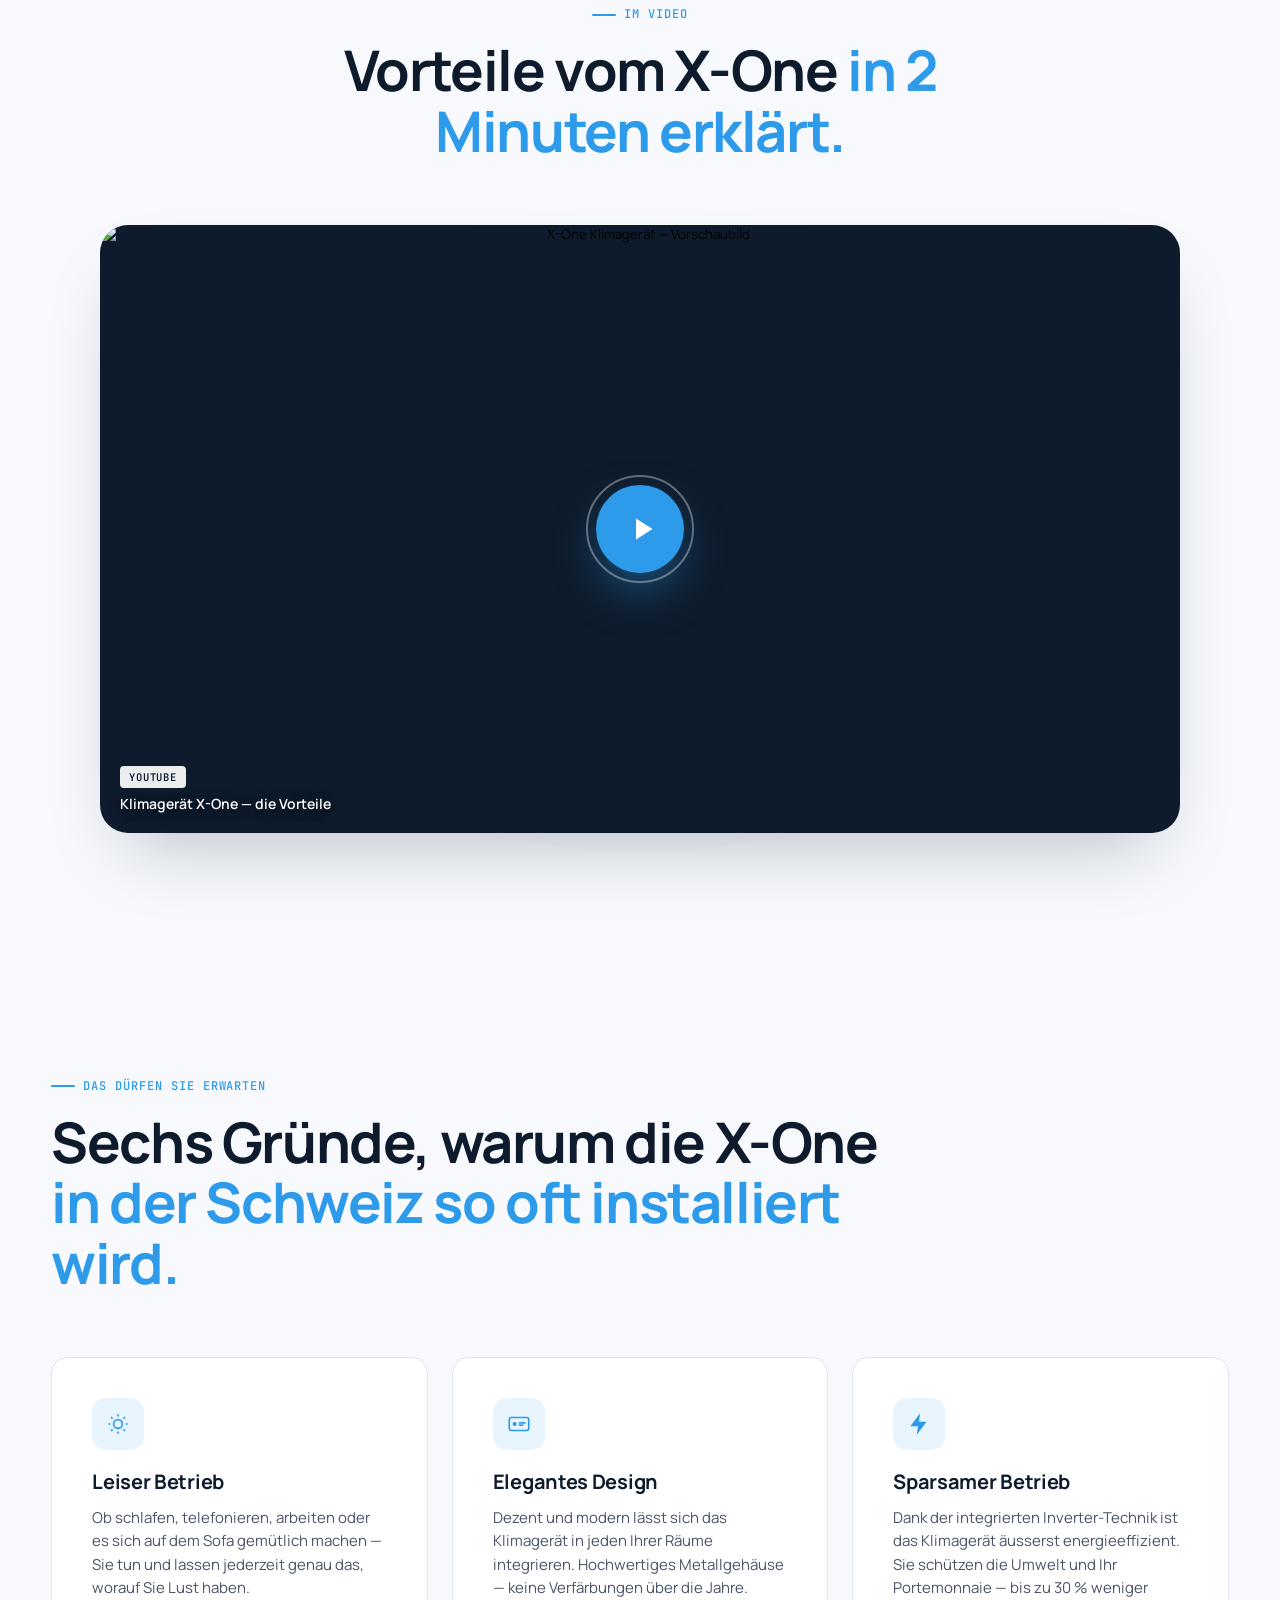
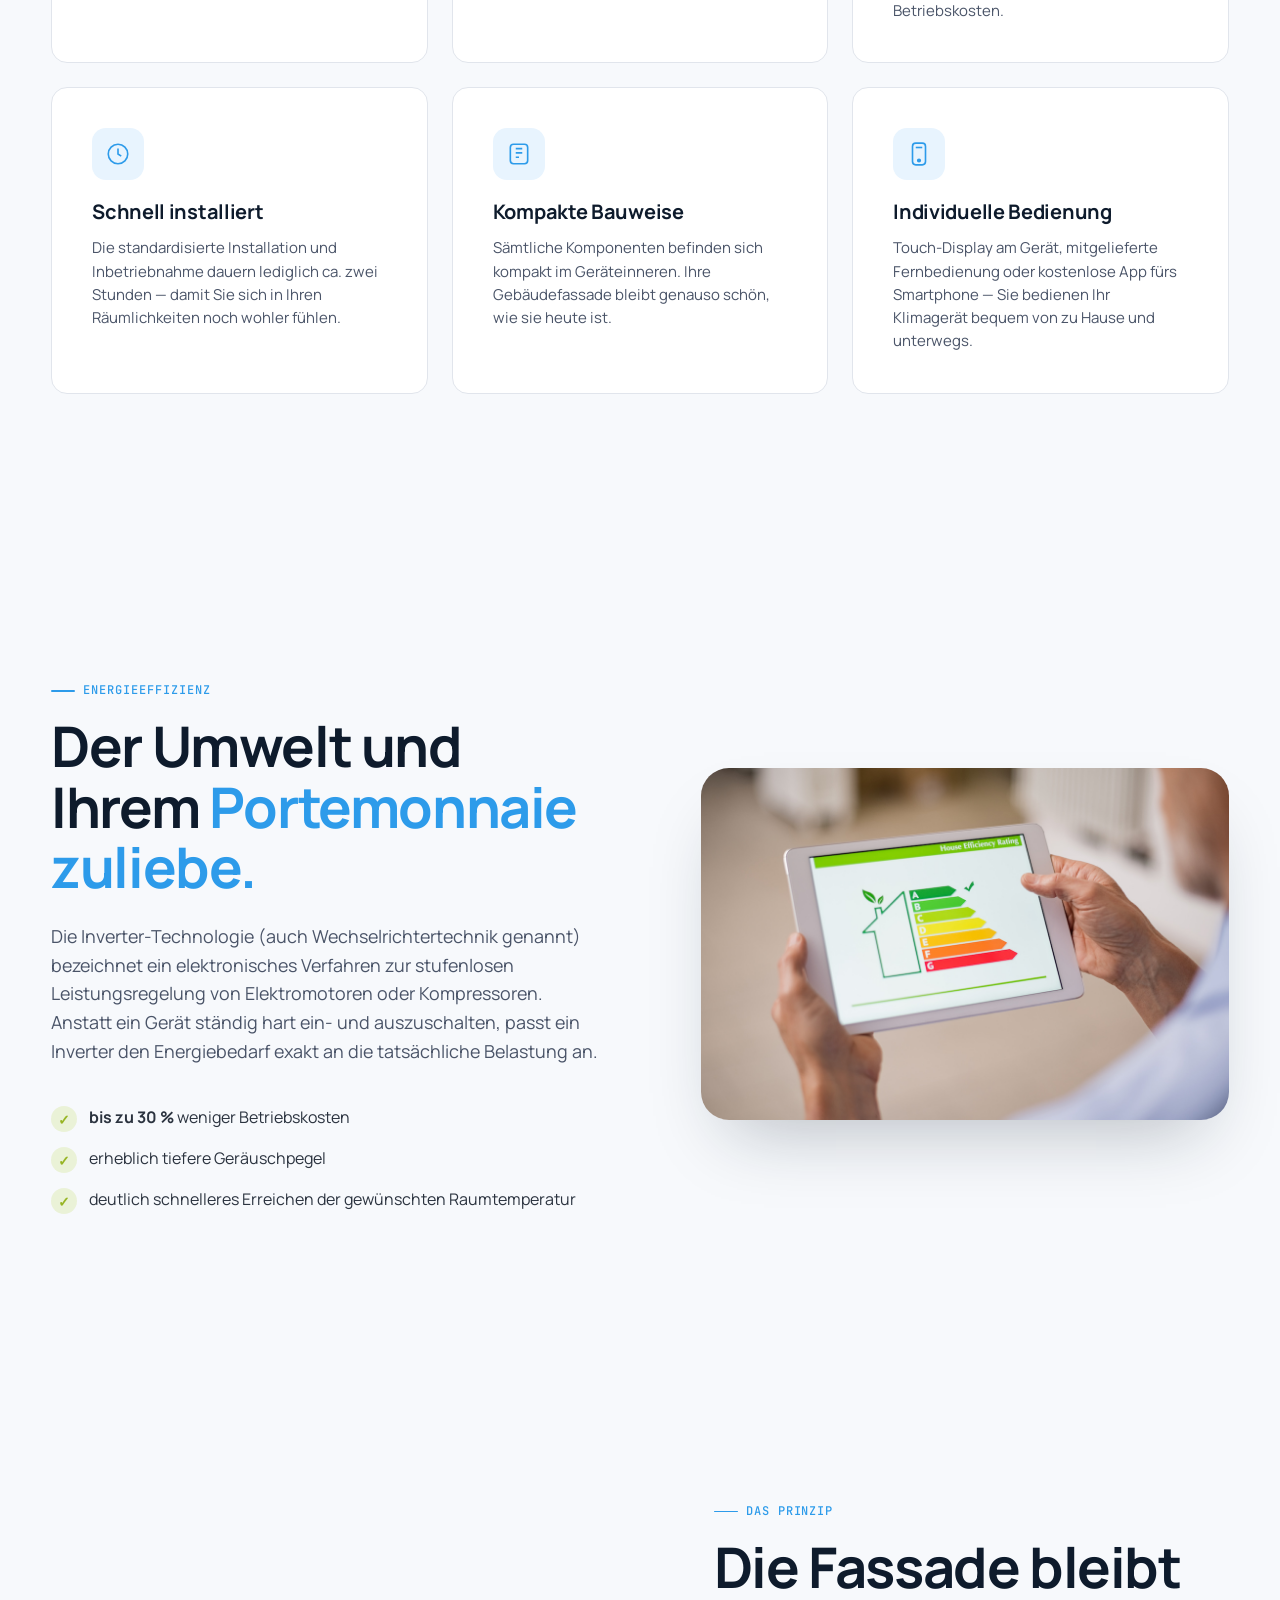
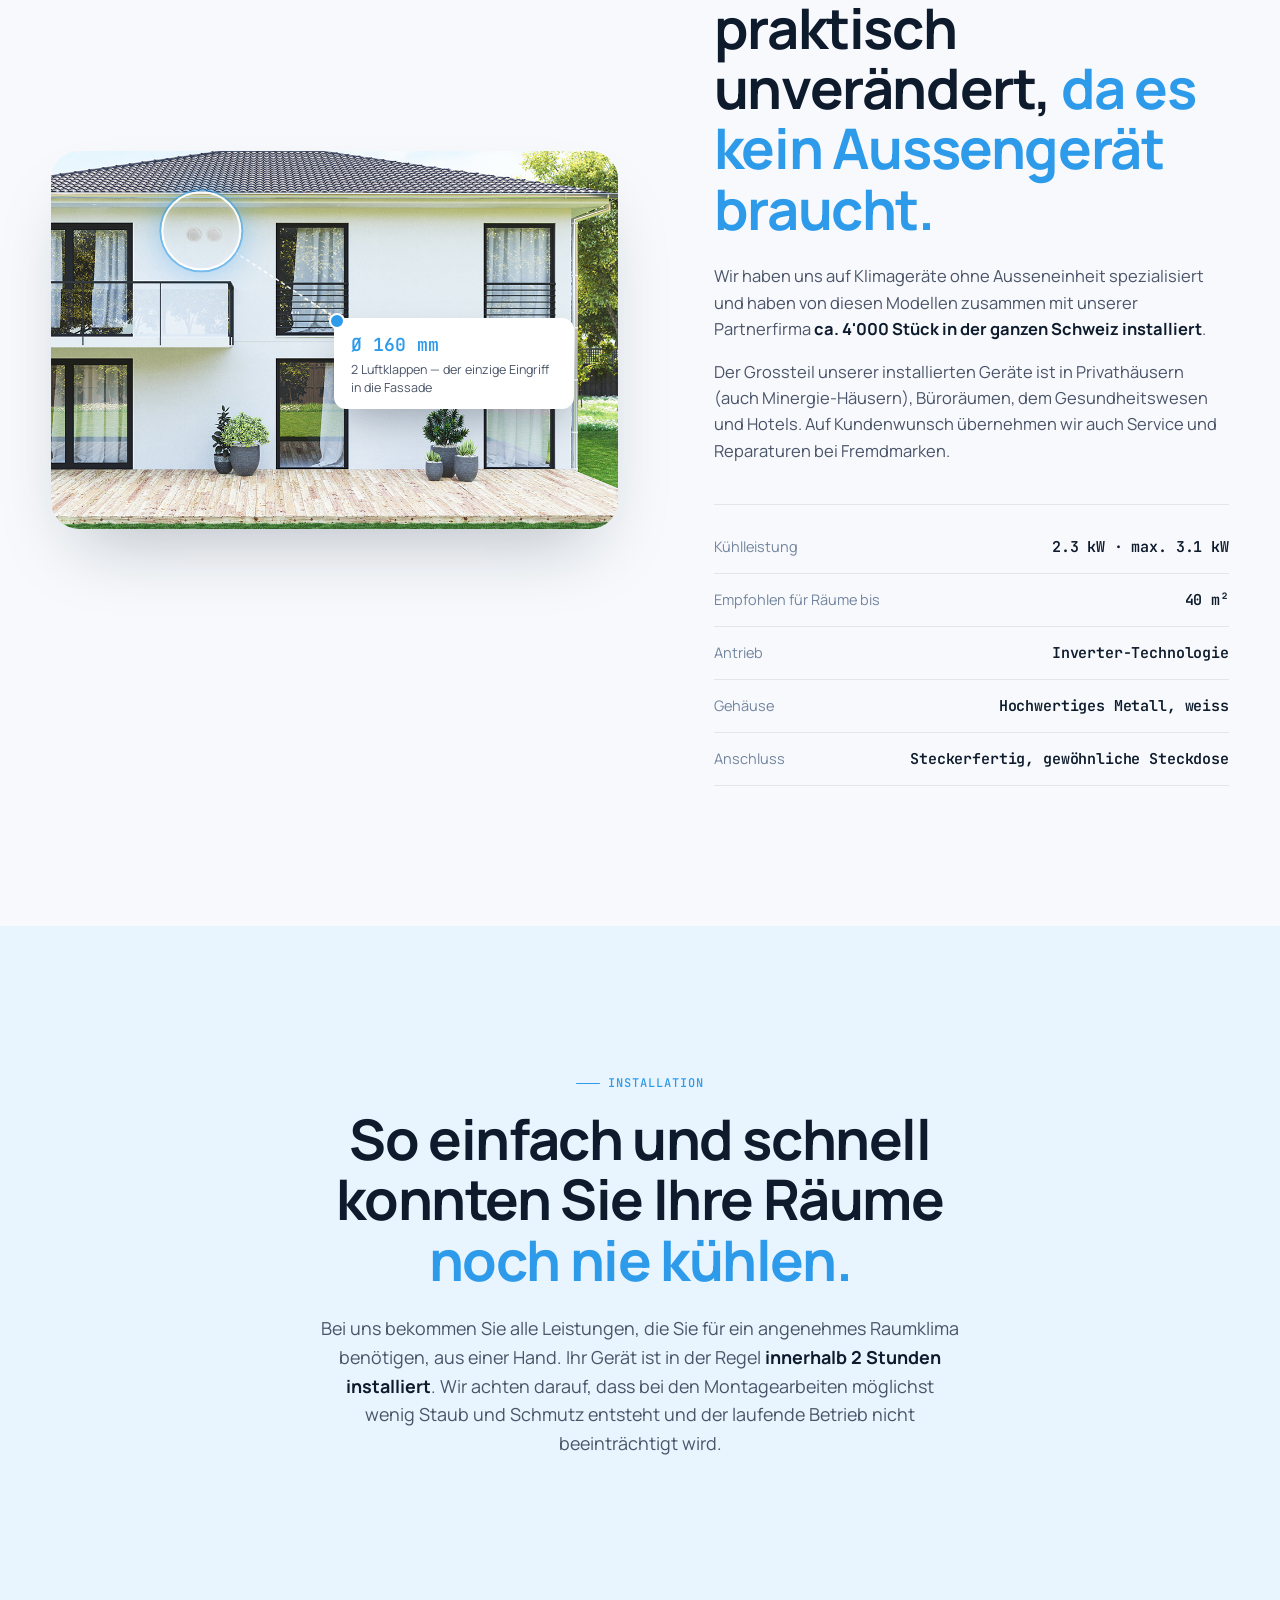
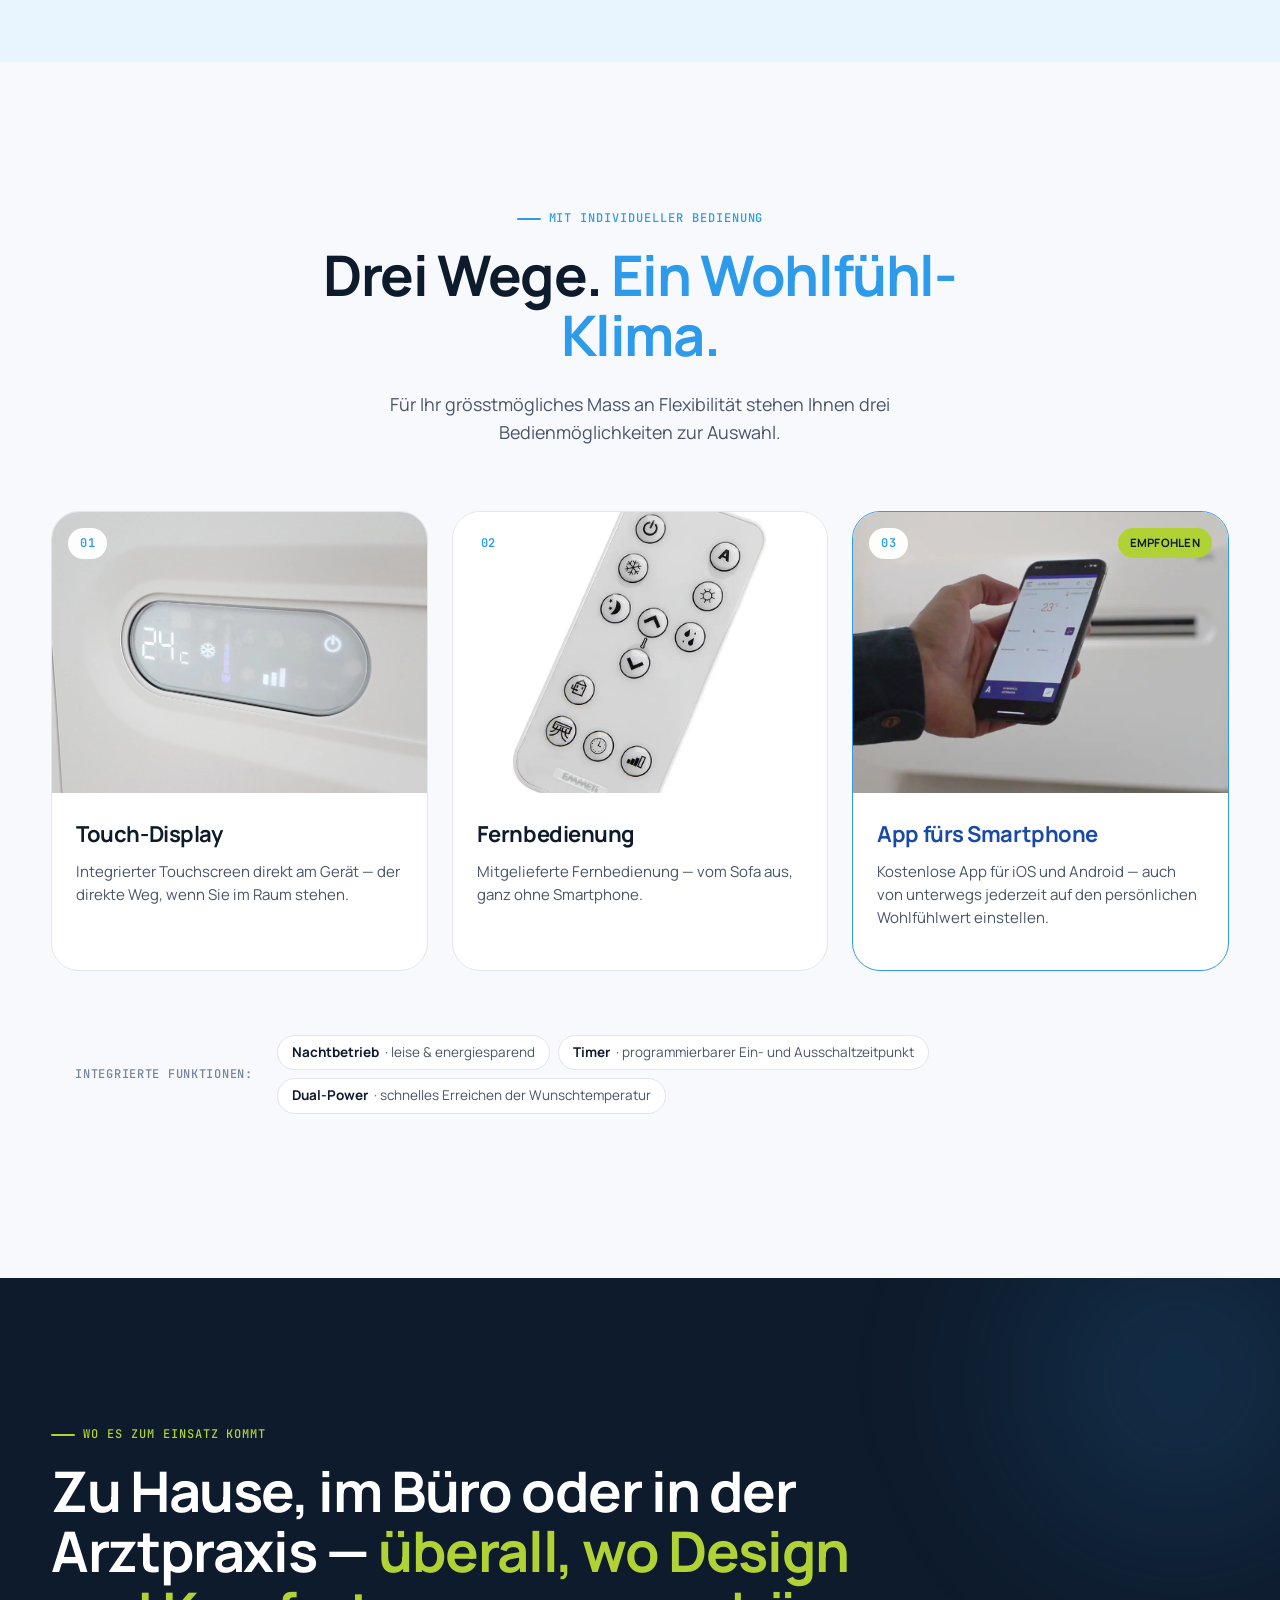
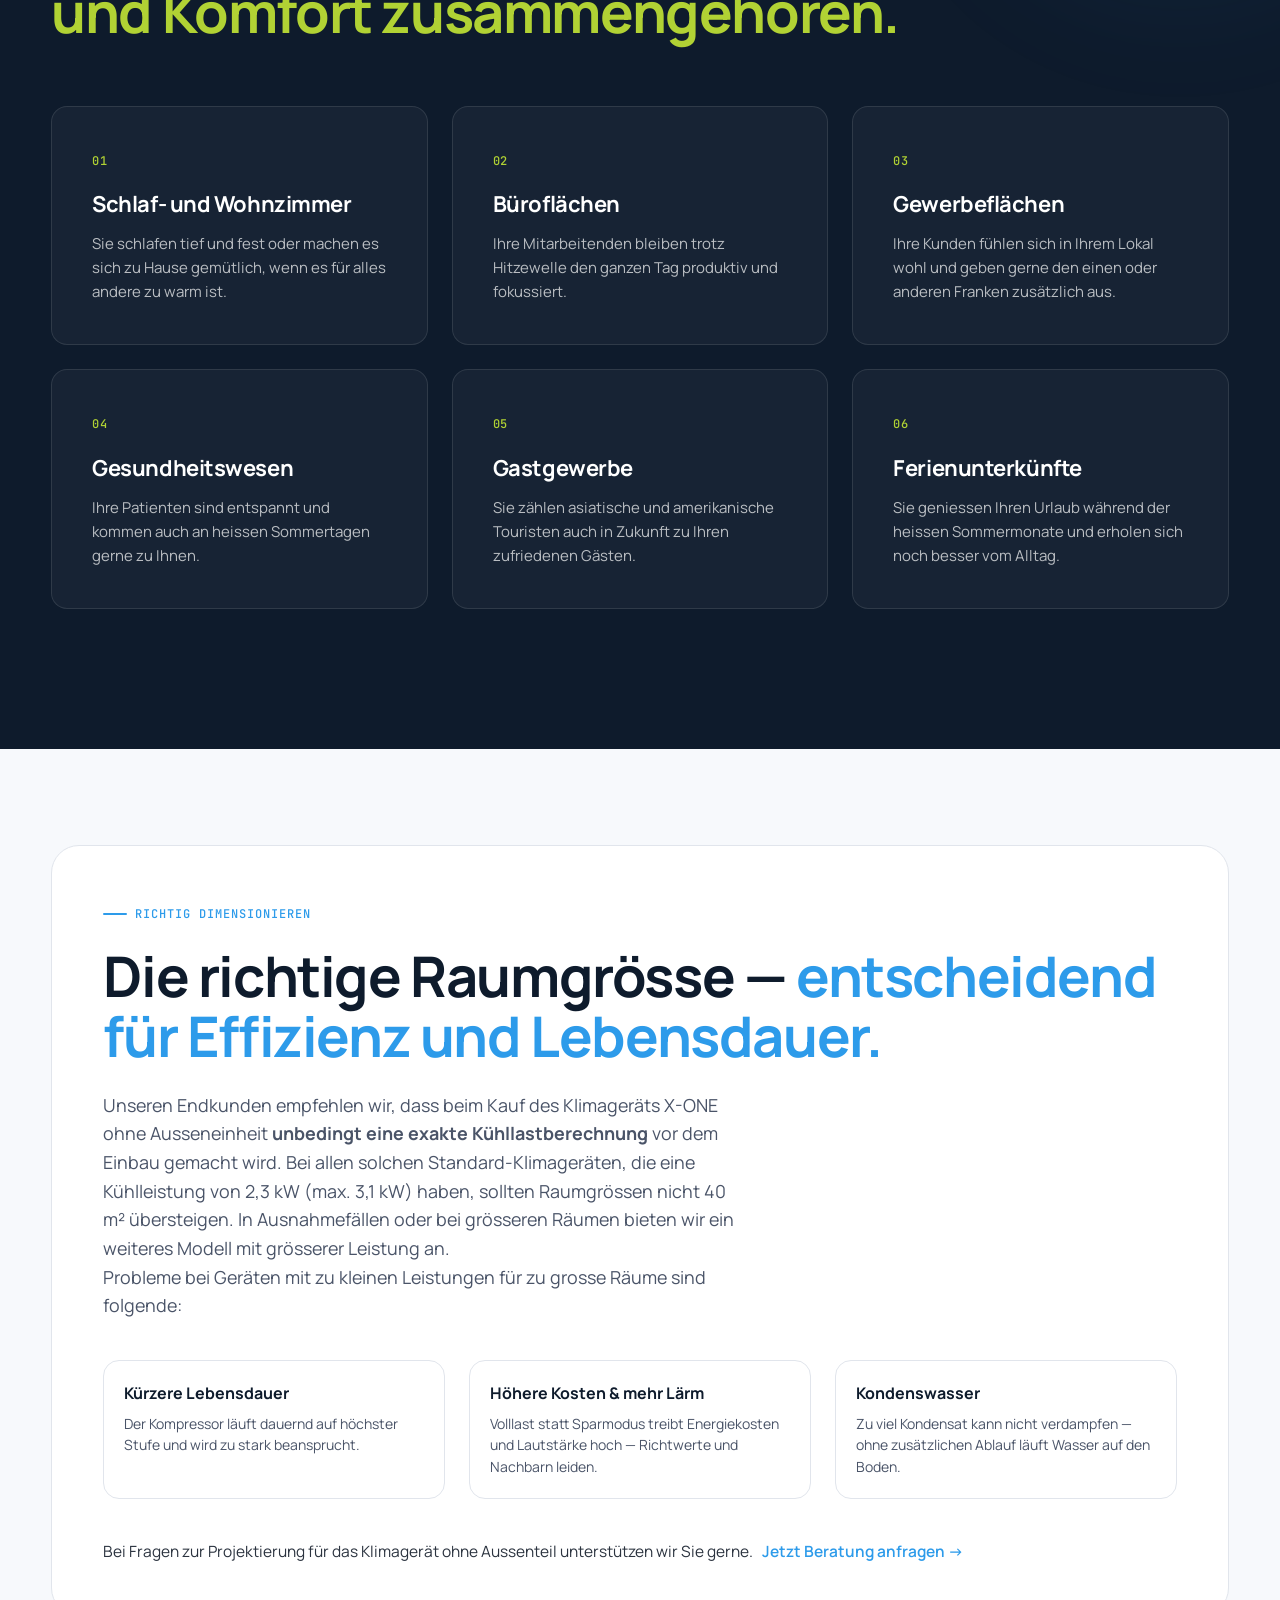
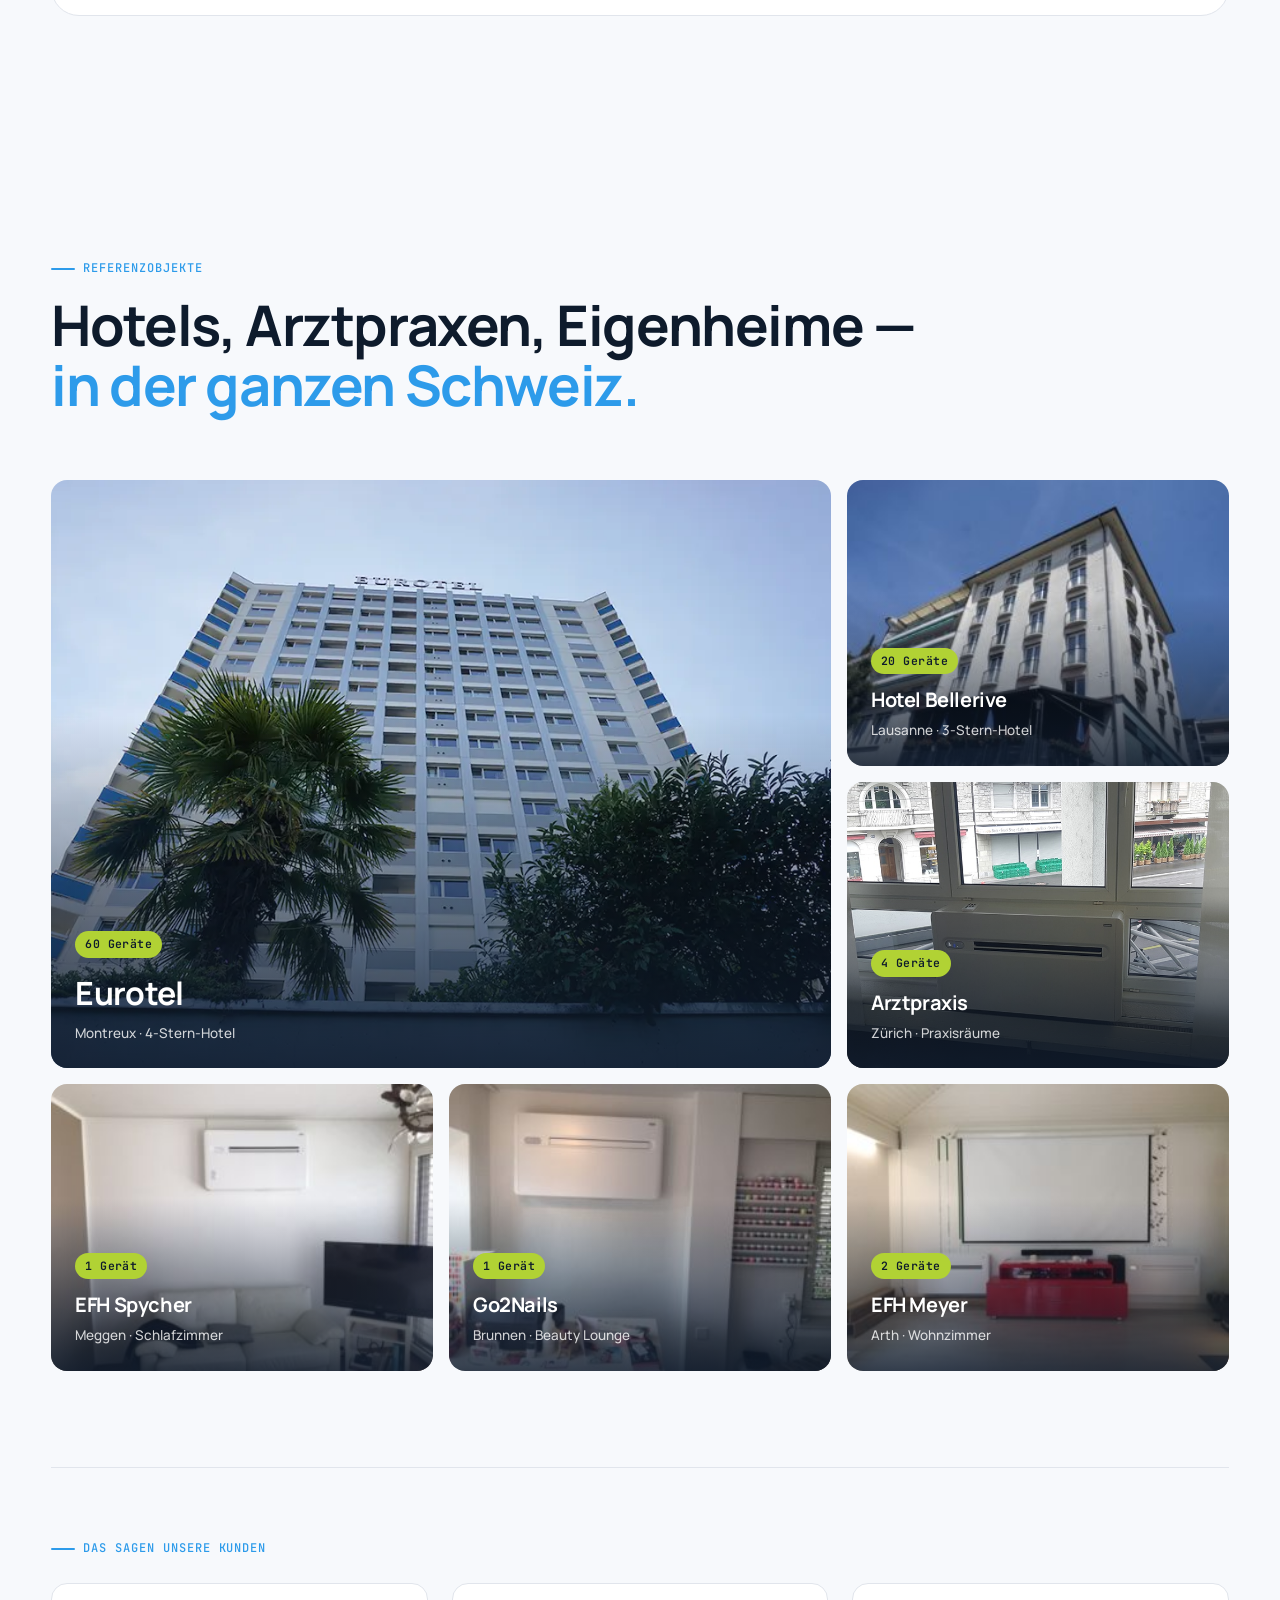
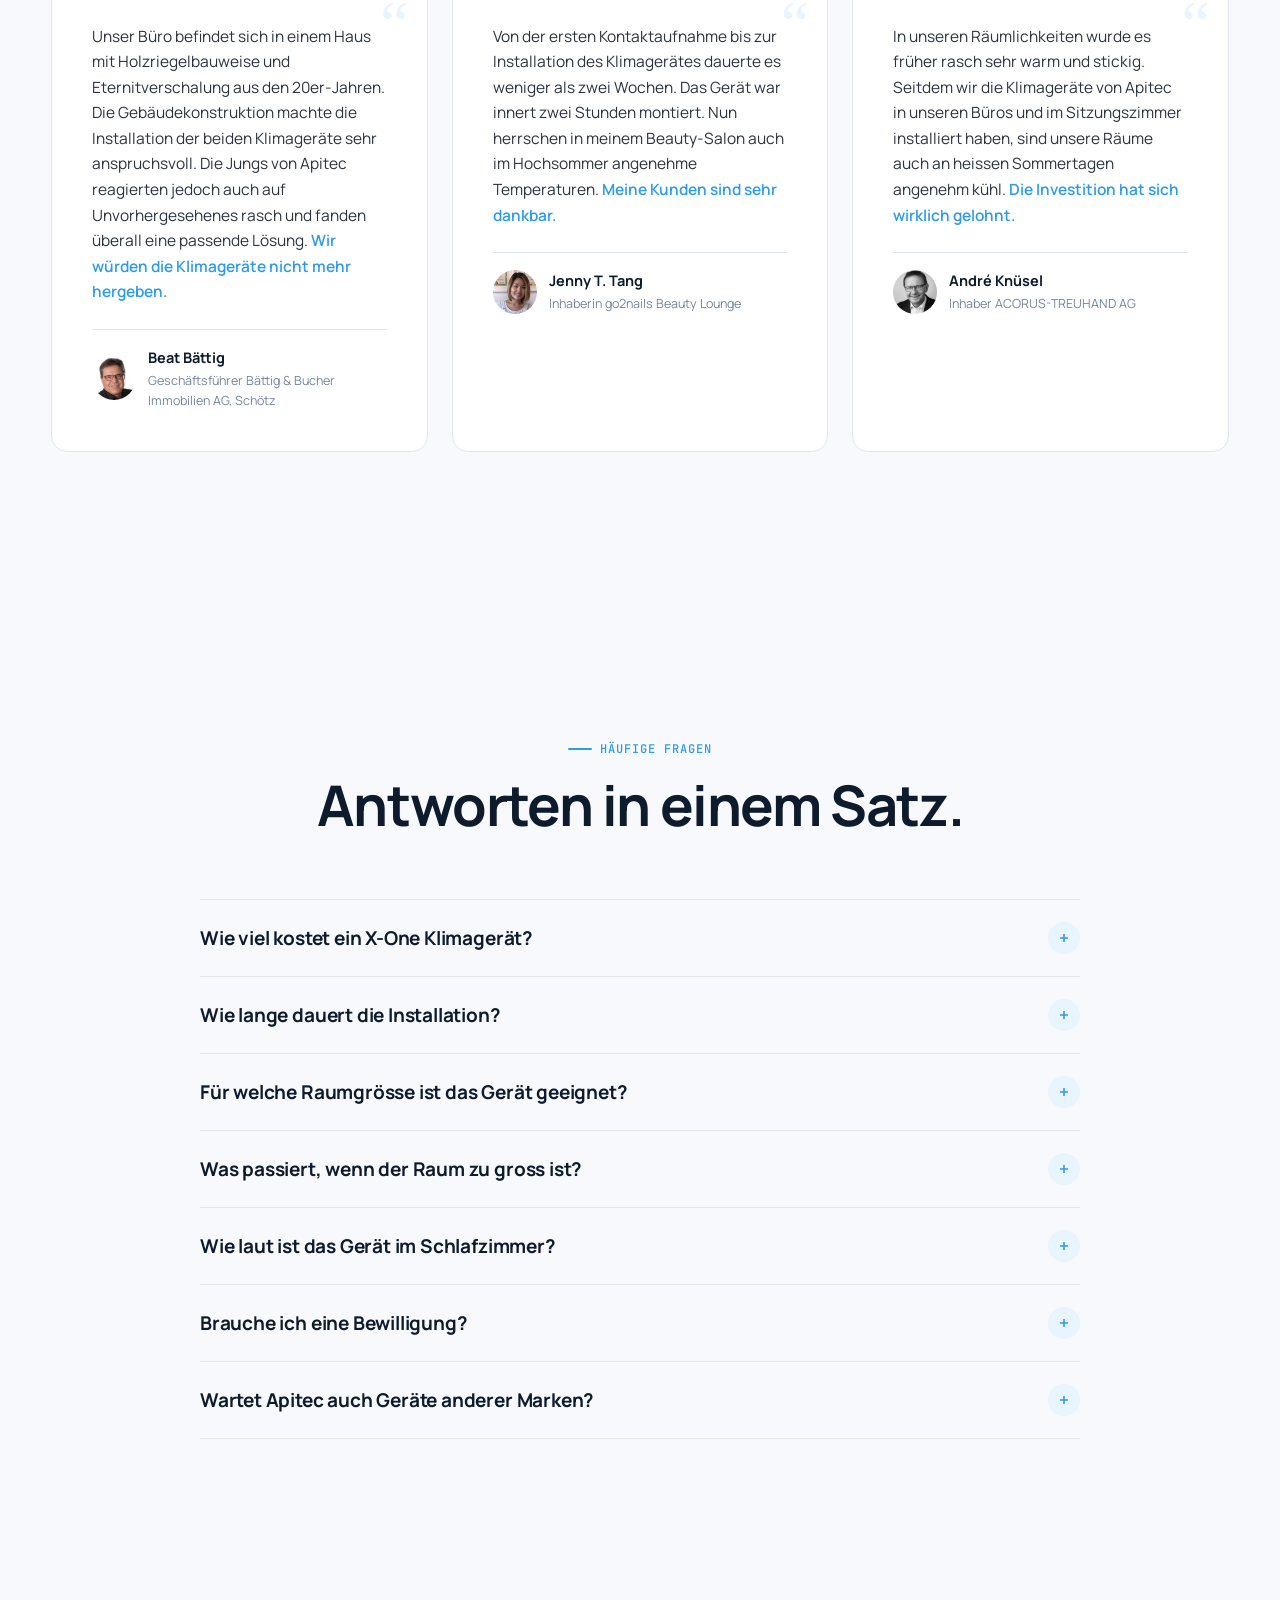
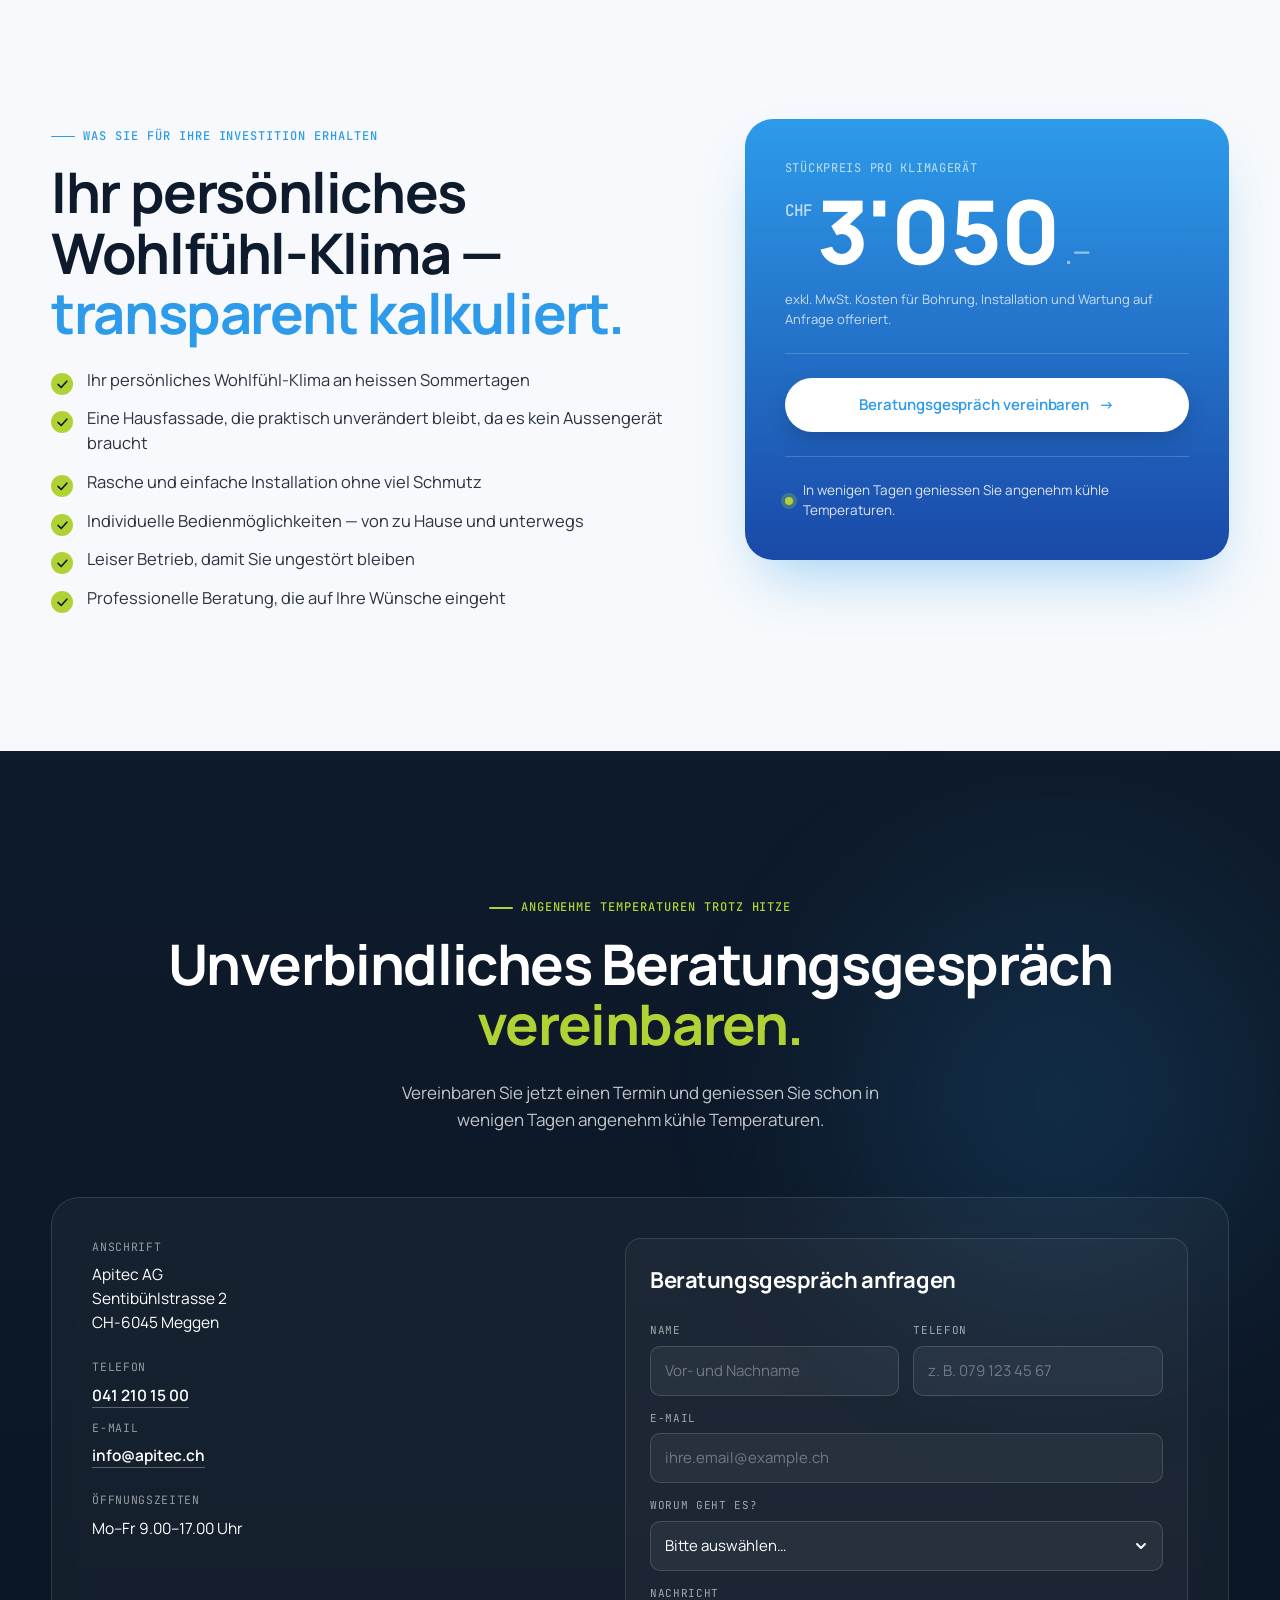
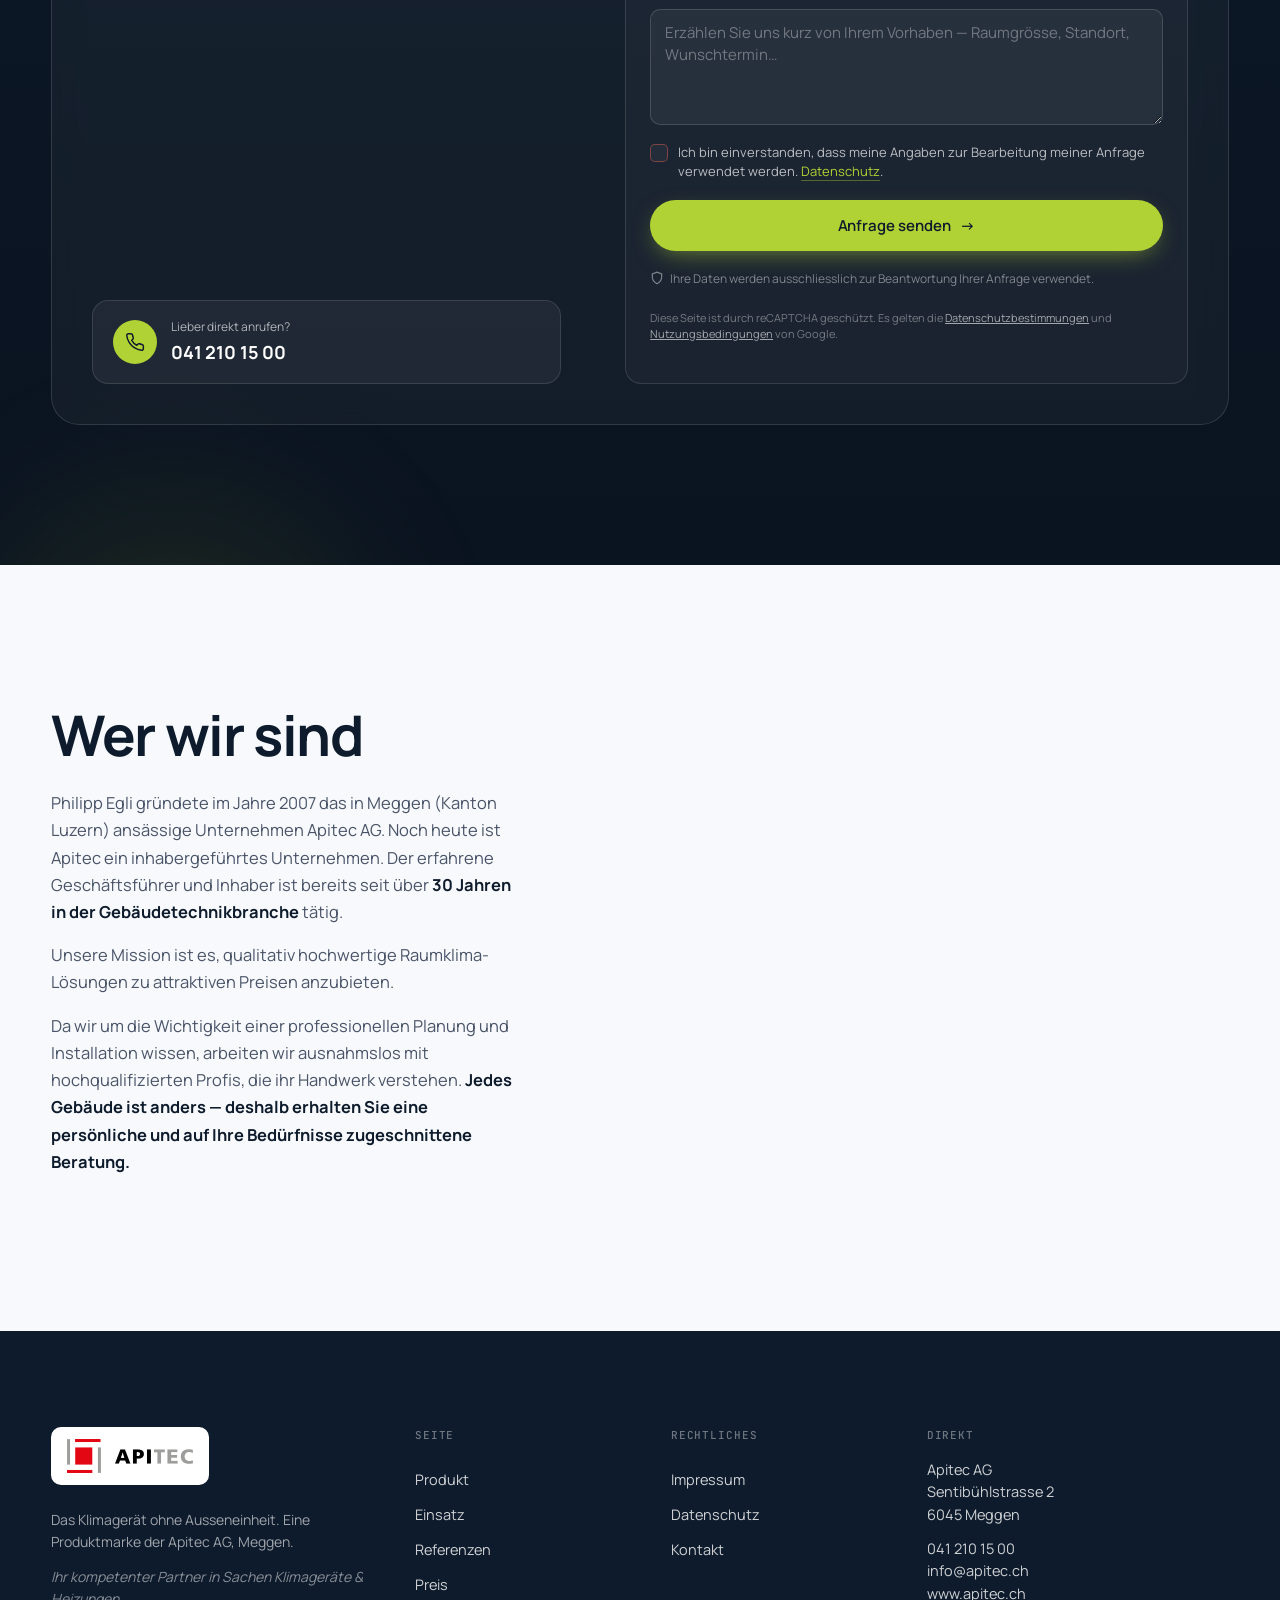
==== commit 95b1e194: "Refactor problem section and add installation details to improve content structure and user guidance" ====
--- a/index.html
+++ b/index.html
@@ -188,6 +188,7 @@
           <a href="#produkt">6 Gründe</a>
           <a href="#effizienz">−30 % Strom</a>
           <a href="#prinzip">Fassade</a>
+          <a href="#installation">Installation</a>
           <a href="#bedienung">3 Wege</a>
         </div>
       </div>
@@ -283,9 +284,6 @@
           <a class="btn btn--primary" href="#kontakt">
             Beratungsgespräch vereinbaren
             <span class="btn__arrow">→</span>
-          </a>
-          <a class="btn btn--outline-light" href="#produkt">
-            Wie es funktioniert
           </a>
         </div>
 
@@ -338,27 +336,14 @@
   <!-- ============ PROBLEM ============ -->
   <section class="problem">
     <div class="container">
-      <div class="problem__grid">
-        <div class="problem__head">
-          <span class="kicker">Das Problem</span>
-          <h2 class="h2">
-            Ist die Hitze in Ihren Räumen während heissen Sommertagen
-            <span class="text-accent">unerträglich?</span>
-          </h2>
-        </div>
-        <div class="problem__list">
-          <p>
-            Seit Jahren erreichen die Temperaturen im Sommer fortwährend neue Hochstände und brechen alle bisherigen Hitzerekorde. Die unangenehmen, tropisch schwülen Tage werden jährlich mehr.
-          </p>
-          <ul>
-            <li>Im Schlafzimmer herrschen nachts um 2.00 Uhr noch gefühlte 30°C?</li>
-            <li>Im Büro und Homeoffice ist es zu heiss zum konzentrierten Arbeiten?</li>
-            <li>Kunden flüchten an Sommertagen aus Ihrem Verkaufslokal?</li>
-          </ul>
-          <p class="problem__answer">
-            Aus genau diesen Gründen wurde das Klimagerät X-One ohne Ausseneinheit entwickelt.
-          </p>
-        </div>
+      <div class="problem__inner">
+        <h2 class="h2 problem__question">
+          Sind die Temperaturen in Ihren Räumen an heissen Sommertagen
+          <span class="text-accent">unerträglich?</span>
+        </h2>
+        <h2 class="h2 problem__solution">
+          Die Lösung ist unser Klimagerät <span class="text-accent">X-ONE</span>!
+        </h2>
       </div>
     </div>
   </section>
@@ -395,46 +380,6 @@
     </div>
   </section>
 
-  <!-- ============ RAUMGRÖSSE / PROJEKTIERUNG ============ -->
-  <section class="raumgroesse" id="raumgroesse">
-    <div class="container">
-      <div class="raumgroesse__card">
-
-        <div class="raumgroesse__head">
-          <span class="kicker">Richtig dimensionieren</span>
-          <h2 class="h2">
-            Die richtige Raumgrösse —
-            <span class="text-accent">entscheidend für Effizienz und Lebensdauer.</span>
-          </h2>
-          <p class="lead">
-            Wir empfehlen unseren Endkunden, vor dem Einbau <strong>unbedingt eine exakte Kühllastberechnung</strong> durchführen zu lassen. Geräte mit einer Kühlleistung von 2,3 kW (max. 3,1 kW) sollten nur in Ausnahmefällen Räume über 40 m² abdecken. In zu grossen Räumen werden zwar angenehme Temperaturen erreicht, es treten jedoch typische Probleme auf:
-          </p>
-        </div>
-
-        <ul class="raumgroesse__list">
-          <li>
-            <strong>Kürzere Lebensdauer</strong>
-            <p>Der Kompressor läuft dauernd auf höchster Stufe und wird zu stark beansprucht.</p>
-          </li>
-          <li>
-            <strong>Höhere Kosten &amp; mehr Lärm</strong>
-            <p>Volllast statt Sparmodus treibt Energiekosten und Lautstärke hoch — Richtwerte und Nachbarn leiden.</p>
-          </li>
-          <li>
-            <strong>Kondenswasser</strong>
-            <p>Zu viel Kondensat kann nicht verdampfen — ohne zusätzlichen Ablauf läuft Wasser auf den Boden.</p>
-          </li>
-        </ul>
-
-        <p class="raumgroesse__note">
-          Bei Fragen zur Projektierung für das Klimagerät ohne Aussenteil unterstützen wir Sie gerne.
-          <a href="#kontakt">Jetzt Beratung anfragen <span aria-hidden="true">→</span></a>
-        </p>
-
-      </div>
-    </div>
-  </section>
-
   <!-- ============ PRODUKT / VORTEILE ============ -->
   <section class="produkt" id="produkt">
     <div class="container">
@@ -500,51 +445,45 @@
     </div>
   </section>
 
-  <!-- ============ EINSATZ ============ -->
-  <section class="einsatz" id="einsatz">
-    <div class="container">
-
-      <div class="section-head">
-        <span class="kicker kicker--light">Wo es zum Einsatz kommt</span>
-        <h2 class="h2 h2--light">
-          Zu Hause, im Büro oder in der Arztpraxis —
-          <span class="text-accent-lime">überall, wo Design und Komfort zusammengehören.</span>
-        </h2>
-      </div>
-
-      <div class="einsatz__grid">
-        <article class="card-dark">
-          <span class="card-dark__num">01</span>
-          <h3>Schlaf- und Wohnzimmer</h3>
-          <p>Sie schlafen tief und fest oder machen es sich zu Hause gemütlich, wenn es für alles andere zu warm ist.</p>
-        </article>
-        <article class="card-dark">
-          <span class="card-dark__num">02</span>
-          <h3>Büroflächen</h3>
-          <p>Ihre Mitarbeitenden bleiben trotz Hitzewelle den ganzen Tag produktiv und fokussiert.</p>
-        </article>
-        <article class="card-dark">
-          <span class="card-dark__num">03</span>
-          <h3>Gewerbeflächen</h3>
-          <p>Ihre Kunden fühlen sich in Ihrem Lokal wohl und geben gerne den einen oder anderen Franken zusätzlich aus.</p>
-        </article>
-        <article class="card-dark">
-          <span class="card-dark__num">04</span>
-          <h3>Gesundheitswesen</h3>
-          <p>Ihre Patienten sind entspannt und kommen auch an heissen Sommertagen gerne zu Ihnen.</p>
-        </article>
-        <article class="card-dark">
-          <span class="card-dark__num">05</span>
-          <h3>Gastgewerbe</h3>
-          <p>Sie zählen asiatische und amerikanische Touristen auch in Zukunft zu Ihren zufriedenen Gästen.</p>
-        </article>
-        <article class="card-dark">
-          <span class="card-dark__num">06</span>
-          <h3>Ferienunterkünfte</h3>
-          <p>Sie geniessen Ihren Urlaub während der heissen Sommermonate und erholen sich noch besser vom Alltag.</p>
-        </article>
-      </div>
-
+  <!-- ============ ENERGIEEFFIZIENZ ============ -->
+  <section class="effizienz" id="effizienz">
+    <div class="container">
+      <div class="effizienz__grid">
+
+        <div class="effizienz__text">
+          <span class="kicker">Energieeffizienz</span>
+          <h2 class="h2">
+            Der Umwelt und Ihrem
+            <span class="text-accent">Portemonnaie zuliebe.</span>
+          </h2>
+          <p class="lead">
+            Die Inverter-Technologie (auch Wechselrichtertechnik genannt) bezeichnet ein elektronisches Verfahren zur stufenlosen Leistungsregelung von Elektromotoren oder Kompressoren. Anstatt ein Gerät ständig hart ein- und auszuschalten, passt ein Inverter den Energiebedarf exakt an die tatsächliche Belastung an.
+          </p>
+
+          <ul class="effizienz__benefits">
+            <li>
+              <span class="effizienz__check" aria-hidden="true">✓</span>
+              <span><strong>bis zu 30 %</strong> weniger Betriebskosten</span>
+            </li>
+            <li>
+              <span class="effizienz__check" aria-hidden="true">✓</span>
+              <span>erheblich tiefere Geräuschpegel</span>
+            </li>
+            <li>
+              <span class="effizienz__check" aria-hidden="true">✓</span>
+              <span>deutlich schnelleres Erreichen der gewünschten Raumtemperatur</span>
+            </li>
+          </ul>
+        </div>
+
+        <figure class="effizienz__visual">
+          <img
+            src="assets/images/Energieeffizenz-xone-klimageraet.jpeg"
+            alt="Person betrachtet auf einem Tablet die Energieeffizienz-Skala eines Hauses von A bis G"
+            loading="lazy">
+        </figure>
+
+      </div>
     </div>
   </section>
 
@@ -609,6 +548,22 @@
     </div>
   </section>
 
+  <!-- ============ INSTALLATION ============ -->
+  <section class="installation" id="installation">
+    <div class="container">
+      <div class="section-head section-head--narrow">
+        <span class="kicker">Installation</span>
+        <h2 class="h2">
+          So einfach und schnell konnten Sie Ihre Räume
+          <span class="text-accent">noch nie kühlen.</span>
+        </h2>
+        <p class="lead">
+          Bei uns bekommen Sie alle Leistungen, die Sie für ein angenehmes Raumklima benötigen, aus einer Hand. Ihr Gerät ist in der Regel <strong>innerhalb 2 Stunden installiert</strong>. Wir achten darauf, dass bei den Montagearbeiten möglichst wenig Staub und Schmutz entsteht und der laufende Betrieb nicht beeinträchtigt wird.
+        </p>
+      </div>
+    </div>
+  </section>
+
   <!-- ============ BEDIENUNG ============ -->
   <section class="bedien" id="bedienung">
     <div class="container">
@@ -669,6 +624,97 @@
         </div>
       </div>
 
+    </div>
+  </section>
+
+  <!-- ============ EINSATZ ============ -->
+  <section class="einsatz" id="einsatz">
+    <div class="container">
+
+      <div class="section-head">
+        <span class="kicker kicker--light">Wo es zum Einsatz kommt</span>
+        <h2 class="h2 h2--light">
+          Zu Hause, im Büro oder in der Arztpraxis —
+          <span class="text-accent-lime">überall, wo Design und Komfort zusammengehören.</span>
+        </h2>
+      </div>
+
+      <div class="einsatz__grid">
+        <article class="card-dark">
+          <span class="card-dark__num">01</span>
+          <h3>Schlaf- und Wohnzimmer</h3>
+          <p>Sie schlafen tief und fest oder machen es sich zu Hause gemütlich, wenn es für alles andere zu warm ist.</p>
+        </article>
+        <article class="card-dark">
+          <span class="card-dark__num">02</span>
+          <h3>Büroflächen</h3>
+          <p>Ihre Mitarbeitenden bleiben trotz Hitzewelle den ganzen Tag produktiv und fokussiert.</p>
+        </article>
+        <article class="card-dark">
+          <span class="card-dark__num">03</span>
+          <h3>Gewerbeflächen</h3>
+          <p>Ihre Kunden fühlen sich in Ihrem Lokal wohl und geben gerne den einen oder anderen Franken zusätzlich aus.</p>
+        </article>
+        <article class="card-dark">
+          <span class="card-dark__num">04</span>
+          <h3>Gesundheitswesen</h3>
+          <p>Ihre Patienten sind entspannt und kommen auch an heissen Sommertagen gerne zu Ihnen.</p>
+        </article>
+        <article class="card-dark">
+          <span class="card-dark__num">05</span>
+          <h3>Gastgewerbe</h3>
+          <p>Sie zählen asiatische und amerikanische Touristen auch in Zukunft zu Ihren zufriedenen Gästen.</p>
+        </article>
+        <article class="card-dark">
+          <span class="card-dark__num">06</span>
+          <h3>Ferienunterkünfte</h3>
+          <p>Sie geniessen Ihren Urlaub während der heissen Sommermonate und erholen sich noch besser vom Alltag.</p>
+        </article>
+      </div>
+
+    </div>
+  </section>
+
+  <!-- ============ RAUMGRÖSSE / PROJEKTIERUNG ============ -->
+  <section class="raumgroesse" id="raumgroesse">
+    <div class="container">
+      <div class="raumgroesse__card">
+
+        <div class="raumgroesse__head">
+          <span class="kicker">Richtig dimensionieren</span>
+          <h2 class="h2">
+            Die richtige Raumgrösse —
+            <span class="text-accent">entscheidend für Effizienz und Lebensdauer.</span>
+          </h2>
+          <p class="lead">
+            Unseren Endkunden empfehlen wir, dass beim Kauf des Klimageräts X-ONE ohne Ausseneinheit <strong>unbedingt eine exakte Kühllastberechnung</strong> vor dem Einbau gemacht wird. Bei allen solchen Standard-Klimageräten, die eine Kühlleistung von 2,3 kW (max. 3,1 kW) haben, sollten Raumgrössen nicht 40 m² übersteigen. In Ausnahmefällen oder bei grösseren Räumen bieten wir ein weiteres Modell mit grösserer Leistung an.
+          </p>
+          <p class="lead">
+            Probleme bei Geräten mit zu kleinen Leistungen für zu grosse Räume sind folgende:
+          </p>
+        </div>
+
+        <ul class="raumgroesse__list">
+          <li>
+            <strong>Kürzere Lebensdauer</strong>
+            <p>Der Kompressor läuft dauernd auf höchster Stufe und wird zu stark beansprucht.</p>
+          </li>
+          <li>
+            <strong>Höhere Kosten &amp; mehr Lärm</strong>
+            <p>Volllast statt Sparmodus treibt Energiekosten und Lautstärke hoch — Richtwerte und Nachbarn leiden.</p>
+          </li>
+          <li>
+            <strong>Kondenswasser</strong>
+            <p>Zu viel Kondensat kann nicht verdampfen — ohne zusätzlichen Ablauf läuft Wasser auf den Boden.</p>
+          </li>
+        </ul>
+
+        <p class="raumgroesse__note">
+          Bei Fragen zur Projektierung für das Klimagerät ohne Aussenteil unterstützen wir Sie gerne.
+          <a href="#kontakt">Jetzt Beratung anfragen <span aria-hidden="true">→</span></a>
+        </p>
+
+      </div>
     </div>
   </section>
 
@@ -786,123 +832,6 @@
         </div>
       </div>
 
-    </div>
-  </section>
-
-  <!-- ============ ENERGIEEFFIZIENZ ============ -->
-  <section class="effizienz" id="effizienz">
-    <div class="container">
-      <div class="effizienz__grid">
-
-        <figure class="effizienz__visual">
-          <img
-            src="assets/images/Energieeffizenz-xone-klimageraet.jpeg"
-            alt="Person betrachtet auf einem Tablet die Energieeffizienz-Skala eines Hauses von A bis G"
-            loading="lazy">
-        </figure>
-
-        <div class="effizienz__text">
-          <span class="kicker">Energieeffizienz</span>
-          <h2 class="h2">
-            Der Umwelt und Ihrem
-            <span class="text-accent">Portemonnaie zuliebe.</span>
-          </h2>
-          <p class="lead">
-            Die Inverter-Technologie (auch Wechselrichtertechnik genannt) bezeichnet ein elektronisches Verfahren zur stufenlosen Leistungsregelung von Elektromotoren oder Kompressoren. Anstatt ein Gerät ständig hart ein- und auszuschalten, passt ein Inverter den Energiebedarf exakt an die tatsächliche Belastung an.
-          </p>
-
-          <ul class="effizienz__benefits">
-            <li>
-              <span class="effizienz__check" aria-hidden="true">✓</span>
-              <span><strong>bis zu 30 %</strong> weniger Betriebskosten</span>
-            </li>
-            <li>
-              <span class="effizienz__check" aria-hidden="true">✓</span>
-              <span>erheblich tiefere Geräuschpegel</span>
-            </li>
-            <li>
-              <span class="effizienz__check" aria-hidden="true">✓</span>
-              <span>deutlich schnelleres Erreichen der gewünschten Raumtemperatur</span>
-            </li>
-          </ul>
-        </div>
-
-      </div>
-    </div>
-  </section>
-
-  <!-- ============ PREIS ============ -->
-  <section class="preis" id="preis">
-    <div class="container">
-      <div class="preis__grid">
-
-        <div class="preis__text">
-          <span class="kicker">Was Sie für Ihre Investition erhalten</span>
-          <h2 class="h2">
-            Ihr persönliches Wohlfühl-Klima —
-            <span class="text-accent">transparent kalkuliert.</span>
-          </h2>
-
-          <ul class="preis__list">
-            <li>Ihr persönliches Wohlfühl-Klima an heissen Sommertagen</li>
-            <li>Eine Hausfassade, die praktisch unverändert bleibt, da es kein Aussengerät braucht</li>
-            <li>Rasche und einfache Installation ohne viel Schmutz</li>
-            <li>Individuelle Bedienmöglichkeiten — von zu Hause und unterwegs</li>
-            <li>Leiser Betrieb, damit Sie ungestört bleiben</li>
-            <li>Professionelle Beratung, die auf Ihre Wünsche eingeht</li>
-          </ul>
-        </div>
-
-        <aside class="preis__card">
-          <span class="preis__card-label">Stückpreis pro Klimagerät</span>
-          <div class="preis__amount">
-            <span class="preis__currency">CHF</span>
-            <span class="preis__big">3'050</span>
-            <span class="preis__sub">.–</span>
-          </div>
-          <p class="preis__note">exkl. MwSt. Kosten für Bohrung, Installation und Wartung auf Anfrage offeriert.</p>
-          <a class="btn btn--primary btn--block" href="#kontakt">
-            Beratungsgespräch vereinbaren
-            <span class="btn__arrow">→</span>
-          </a>
-          <span class="preis__season">
-            <span class="badge__dot badge__dot--lime"></span>
-            In wenigen Tagen geniessen Sie angenehm kühle Temperaturen.
-          </span>
-        </aside>
-
-      </div>
-    </div>
-  </section>
-
-  <!-- ============ ÜBER UNS ============ -->
-  <section class="about" id="ueber-uns">
-    <div class="container">
-      <div class="about__grid">
-        <figure class="about__photo">
-          <img src="assets/images/philipp-egli.jpg" alt="Philipp Egli, Inhaber Apitec AG">
-          <figcaption>
-            <strong>Philipp Egli</strong>
-            <span>Inhaber Apitec AG</span>
-          </figcaption>
-        </figure>
-        <div class="about__text">
-          
-          <h2 class="h2">
-            Wer wir sind 
-          
-          </h2>
-          <p>
-            Philipp Egli gründete im Jahre 2007 das in Meggen (Kanton Luzern) ansässige Unternehmen Apitec AG. Noch heute ist Apitec ein inhabergeführtes Unternehmen. Der erfahrene Geschäftsführer und Inhaber ist bereits seit über <strong>30 Jahren in der Gebäudetechnikbranche</strong> tätig.
-          </p>
-          <p>
-            Unsere Mission ist es, qualitativ hochwertige Raumklima-Lösungen zu attraktiven Preisen anzubieten.
-          </p>
-          <p>
-            Da wir um die Wichtigkeit einer professionellen Planung und Installation wissen, arbeiten wir ausnahmslos mit hochqualifizierten Profis, die ihr Handwerk verstehen. <strong>Jedes Gebäude ist anders — deshalb erhalten Sie eine persönliche und auf Ihre Bedürfnisse zugeschnittene Beratung.</strong>
-          </p>
-        </div>
-      </div>
     </div>
   </section>
 
@@ -947,6 +876,50 @@
     </div>
   </section>
 
+  <!-- ============ PREIS ============ -->
+  <section class="preis" id="preis">
+    <div class="container">
+      <div class="preis__grid">
+
+        <div class="preis__text">
+          <span class="kicker">Was Sie für Ihre Investition erhalten</span>
+          <h2 class="h2">
+            Ihr persönliches Wohlfühl-Klima —
+            <span class="text-accent">transparent kalkuliert.</span>
+          </h2>
+
+          <ul class="preis__list">
+            <li>Ihr persönliches Wohlfühl-Klima an heissen Sommertagen</li>
+            <li>Eine Hausfassade, die praktisch unverändert bleibt, da es kein Aussengerät braucht</li>
+            <li>Rasche und einfache Installation ohne viel Schmutz</li>
+            <li>Individuelle Bedienmöglichkeiten — von zu Hause und unterwegs</li>
+            <li>Leiser Betrieb, damit Sie ungestört bleiben</li>
+            <li>Professionelle Beratung, die auf Ihre Wünsche eingeht</li>
+          </ul>
+        </div>
+
+        <aside class="preis__card">
+          <span class="preis__card-label">Stückpreis pro Klimagerät</span>
+          <div class="preis__amount">
+            <span class="preis__currency">CHF</span>
+            <span class="preis__big">3'050</span>
+            <span class="preis__sub">.–</span>
+          </div>
+          <p class="preis__note">exkl. MwSt. Kosten für Bohrung, Installation und Wartung auf Anfrage offeriert.</p>
+          <a class="btn btn--primary btn--block" href="#kontakt">
+            Beratungsgespräch vereinbaren
+            <span class="btn__arrow">→</span>
+          </a>
+          <span class="preis__season">
+            <span class="badge__dot badge__dot--lime"></span>
+            In wenigen Tagen geniessen Sie angenehm kühle Temperaturen.
+          </span>
+        </aside>
+
+      </div>
+    </div>
+  </section>
+
   <!-- ============ KONTAKT / CTA ============ -->
   <section class="cta" id="kontakt">
     <div class="container">
@@ -976,7 +949,7 @@
             </div>
             <div class="cta__info-block">
               <span class="cta__col-label">Öffnungszeiten</span>
-              <p>Mo–Fr 9.00–17.00 Uhr<br>*kein Ausstellungsraum!</p>
+              <p>Mo–Fr 9.00–17.00 Uhr</p>
             </div>
             <a class="cta__phone" href="tel:+41412101500">
               <span class="cta__phone-icon" aria-hidden="true">
@@ -1057,6 +1030,30 @@
               <a href="https://policies.google.com/terms" target="_blank" rel="noopener">Nutzungsbedingungen</a> von Google.
             </p>
           </form>
+        </div>
+      </div>
+    </div>
+  </section>
+
+  <!-- ============ ÜBER UNS ============ -->
+  <section class="about" id="ueber-uns">
+    <div class="container">
+      <div class="about__grid">
+        <div class="about__text">
+          
+          <h2 class="h2">
+            Wer wir sind 
+          
+          </h2>
+          <p>
+            Philipp Egli gründete im Jahre 2007 das in Meggen (Kanton Luzern) ansässige Unternehmen Apitec AG. Noch heute ist Apitec ein inhabergeführtes Unternehmen. Der erfahrene Geschäftsführer und Inhaber ist bereits seit über <strong>30 Jahren in der Gebäudetechnikbranche</strong> tätig.
+          </p>
+          <p>
+            Unsere Mission ist es, qualitativ hochwertige Raumklima-Lösungen zu attraktiven Preisen anzubieten.
+          </p>
+          <p>
+            Da wir um die Wichtigkeit einer professionellen Planung und Installation wissen, arbeiten wir ausnahmslos mit hochqualifizierten Profis, die ihr Handwerk verstehen. <strong>Jedes Gebäude ist anders — deshalb erhalten Sie eine persönliche und auf Ihre Bedürfnisse zugeschnittene Beratung.</strong>
+          </p>
         </div>
       </div>
     </div>
--- a/css/style.css
+++ b/css/style.css
@@ -657,53 +657,25 @@
   padding: var(--s-7) 0;
   background: var(--bg-soft);
 }
-.problem__grid {
-  display: grid;
-  grid-template-columns: 1fr 1fr;
-  gap: var(--s-6);
-  align-items: start;
-}
-.problem__head .kicker { color: var(--warm); }
-.problem__head .kicker:before { background: var(--warm); }
-.problem__head .h2 .text-accent { color: var(--warm); }
-
-.problem__list p {
-  font-size: 17px;
-  color: var(--gray-7);
-  margin: 0 0 var(--s-3);
-  line-height: 1.65;
-}
-.problem__list ul {
-  list-style: none;
-  padding: 0;
-  margin: 0 0 var(--s-3);
+.problem__inner {
+  max-width: 1000px;
+  margin: 0 auto;
+  text-align: center;
   display: flex;
   flex-direction: column;
-  gap: 14px;
-}
-.problem__list ul li {
-  position: relative;
-  padding-left: 30px;
-  font-size: 16.5px;
-  color: var(--ink-2);
-}
-.problem__list ul li:before {
-  content: "";
-  position: absolute;
-  left: 0; top: 9px;
-  width: 18px; height: 18px;
-  background: var(--warm);
-  border-radius: 4px;
-  background-image: linear-gradient(135deg, transparent 38%, white 38%, white 44%, transparent 44%, transparent 56%, white 56%, white 62%, transparent 62%);
-}
-.problem__answer {
-  margin-top: var(--s-3) !important;
-  padding: 20px 24px;
-  background: var(--blue-soft);
-  border-left: 3px solid var(--blue);
-  border-radius: 0 var(--radius-sm) var(--radius-sm) 0;
-  color: var(--ink) !important;
-  font-weight: 600 !important;
+  align-items: center;
+  gap: var(--s-4);
+}
+.problem__inner .h2 { margin: 0; }
+.problem__question .text-accent { color: var(--warm); }
+
+.problem__solution {
+  font-size: clamp(28px, 4.2vw, 52px);
+}
+.problem__solution .text-accent {
+  color: var(--blue);
+  font-weight: 800;
+  white-space: nowrap;
 }
 
 /* =========================================================
@@ -944,6 +916,20 @@
   font-size: 15px;
   color: rgba(255,255,255,0.7);
   line-height: 1.6;
+}
+
+/* =========================================================
+   INSTALLATION
+   ========================================================= */
+.installation {
+  padding: var(--s-7) 0;
+  background: var(--blue-soft);
+}
+.installation .lead {
+  margin-bottom: 0;
+}
+.installation .lead strong {
+  color: var(--ink);
 }
 
 /* =========================================================
@@ -2252,7 +2238,6 @@
   .about__photo { max-width: 480px; }
   .cta__card { grid-template-columns: 1fr; gap: var(--s-4); }
   .footer__grid { grid-template-columns: 1fr 1fr; }
-  .problem__grid { grid-template-columns: 1fr; gap: var(--s-3); }
 }
 
 /* ---- Nav: mobile mode bereits ab 960px ---- */
--- a/css/hero-v5.css
+++ b/css/hero-v5.css
@@ -381,7 +381,7 @@
 
 .effizienz__grid {
   display: grid;
-  grid-template-columns: 1fr 1.05fr;
+  grid-template-columns: 1.05fr 1fr;
   gap: var(--s-6);
   align-items: center;
 }
@@ -439,6 +439,7 @@
     grid-template-columns: 1fr;
     gap: var(--s-5);
   }
+  .effizienz__visual { order: -1; }
 }
 
 /* ── Prinzip: Tech-Werte rechtsbündig ── */
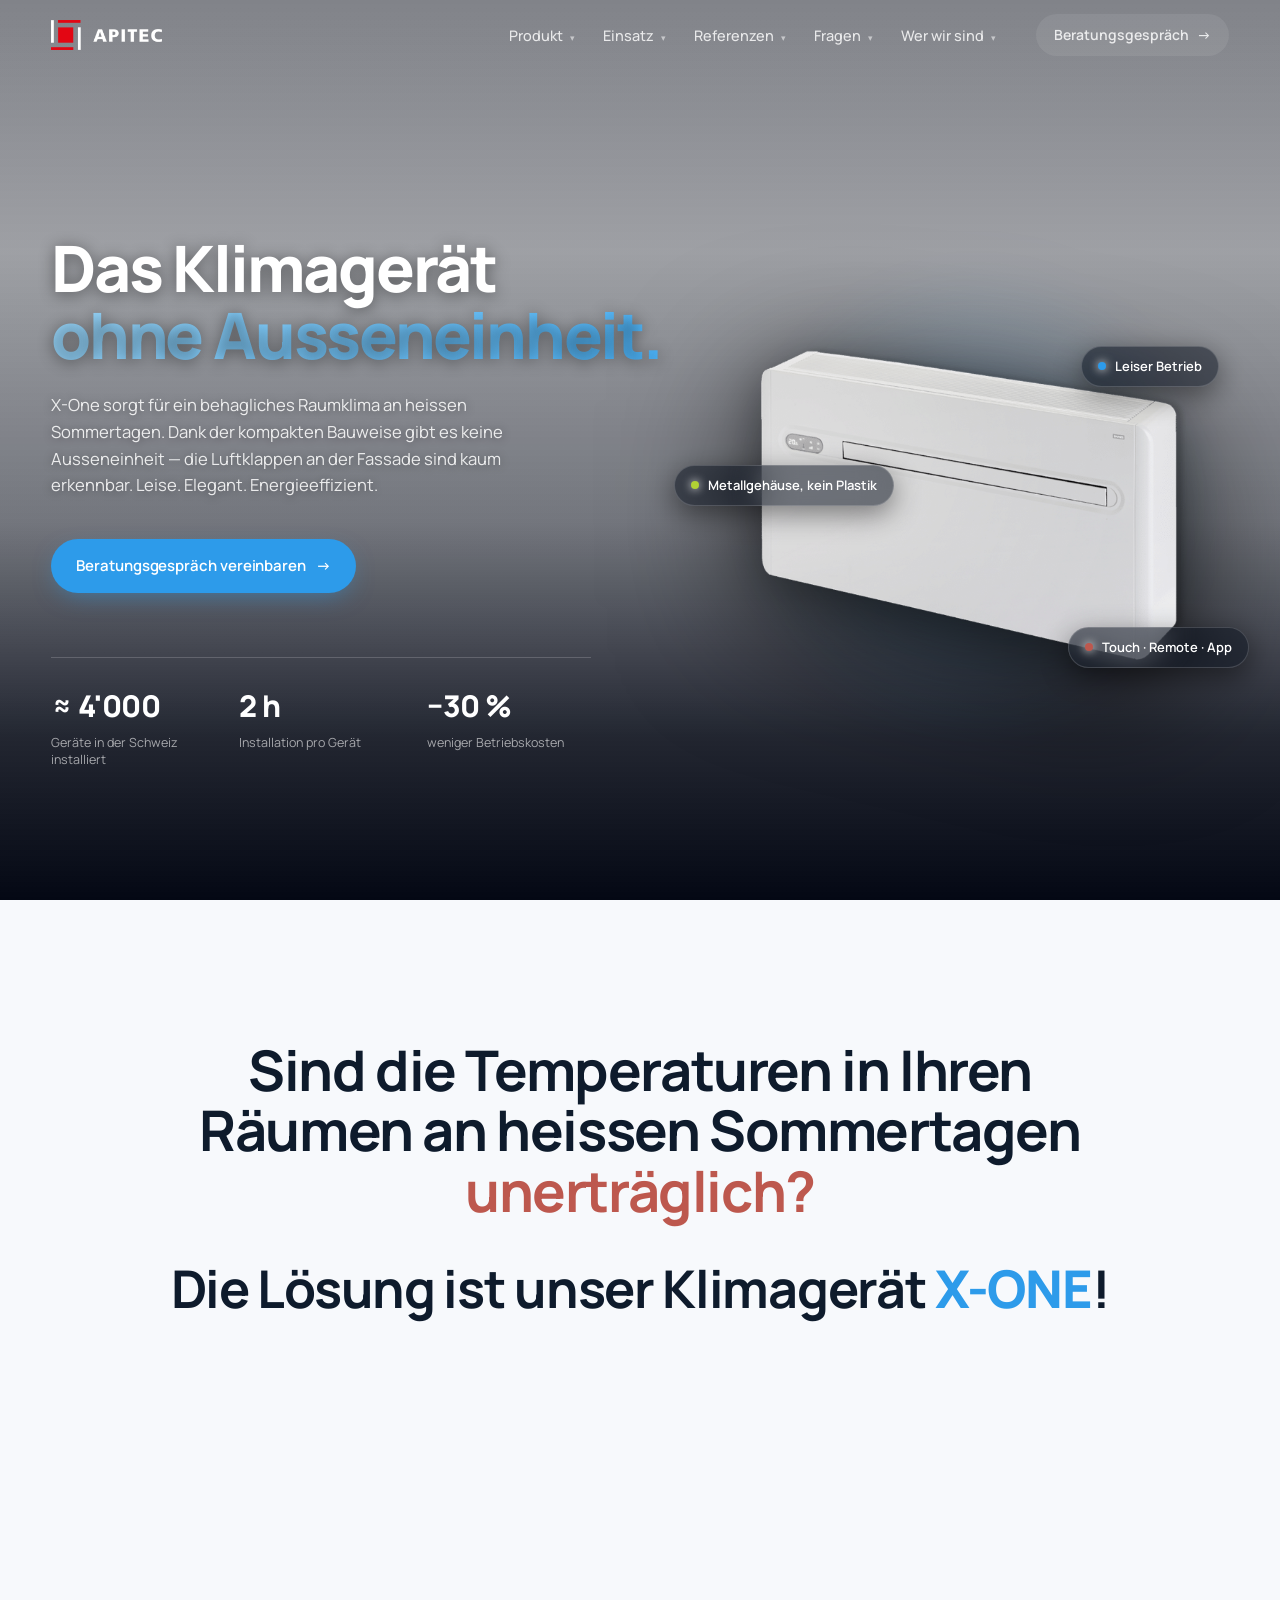
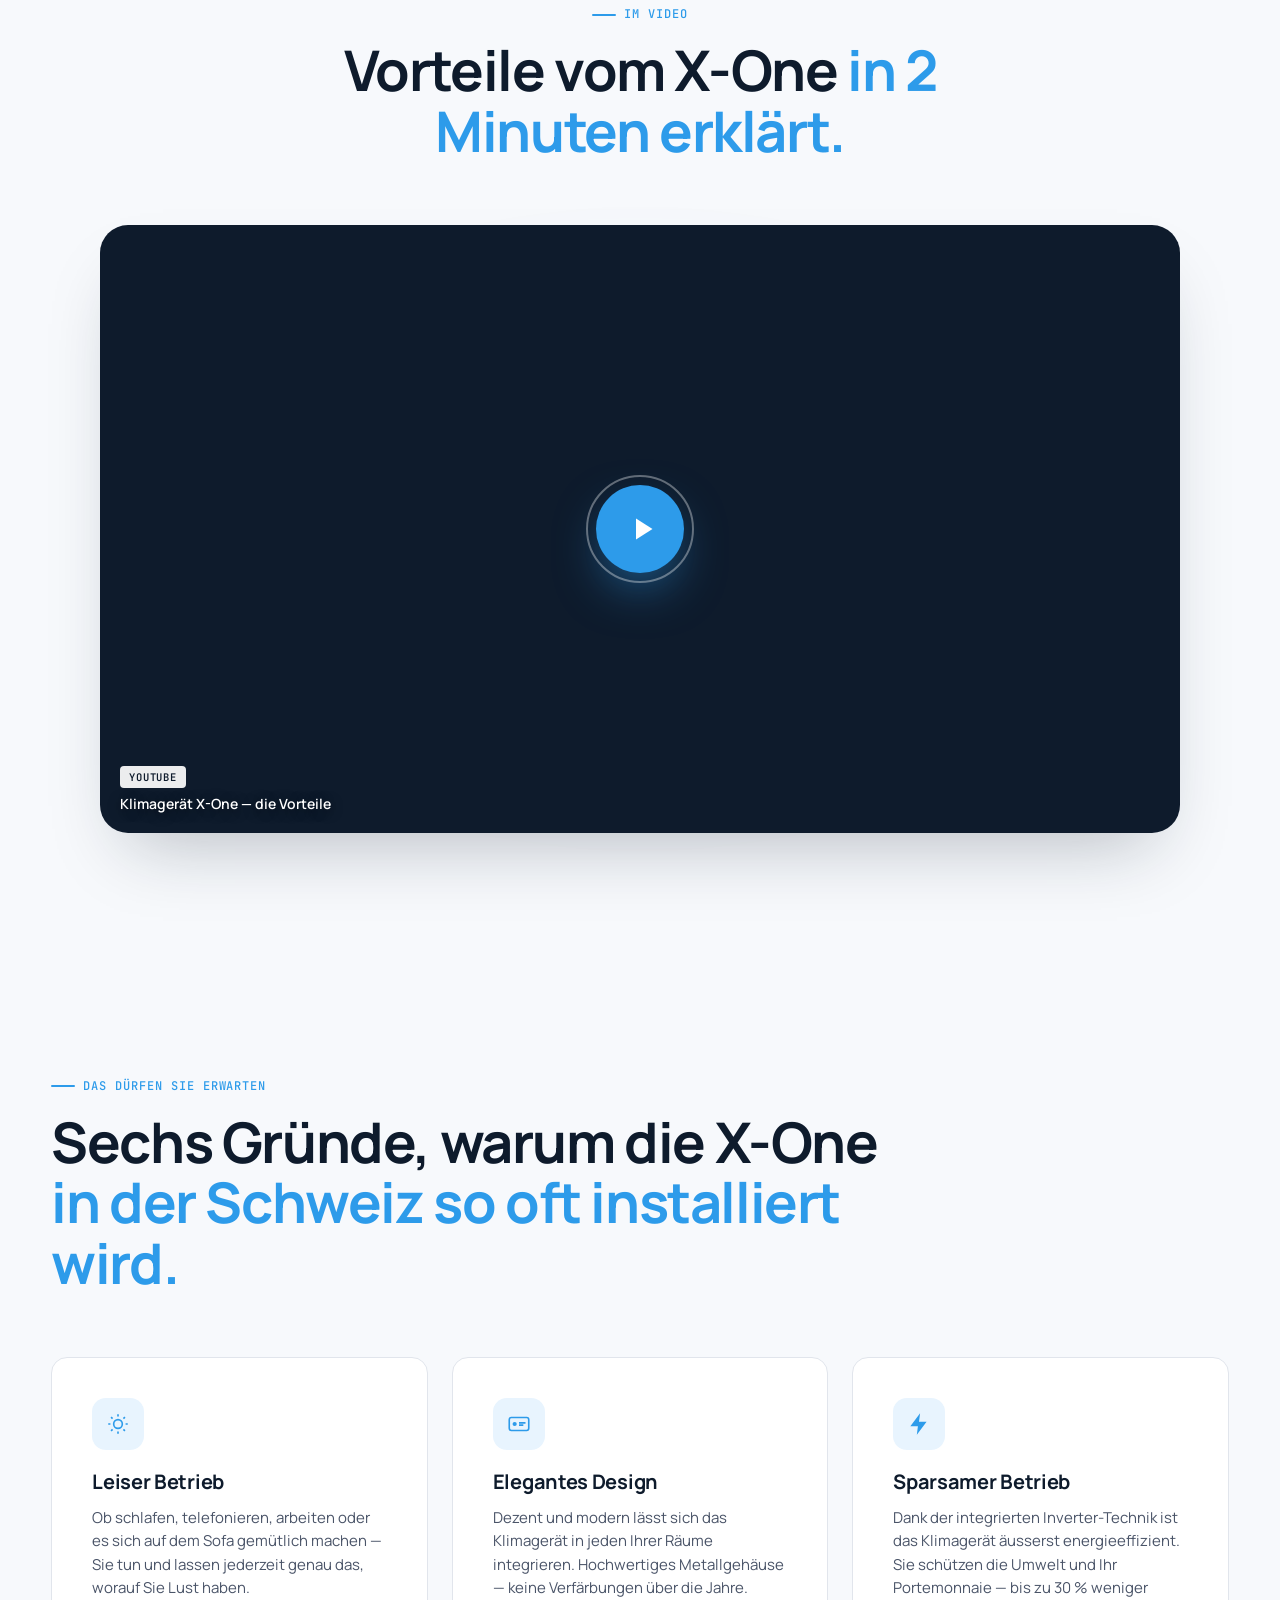
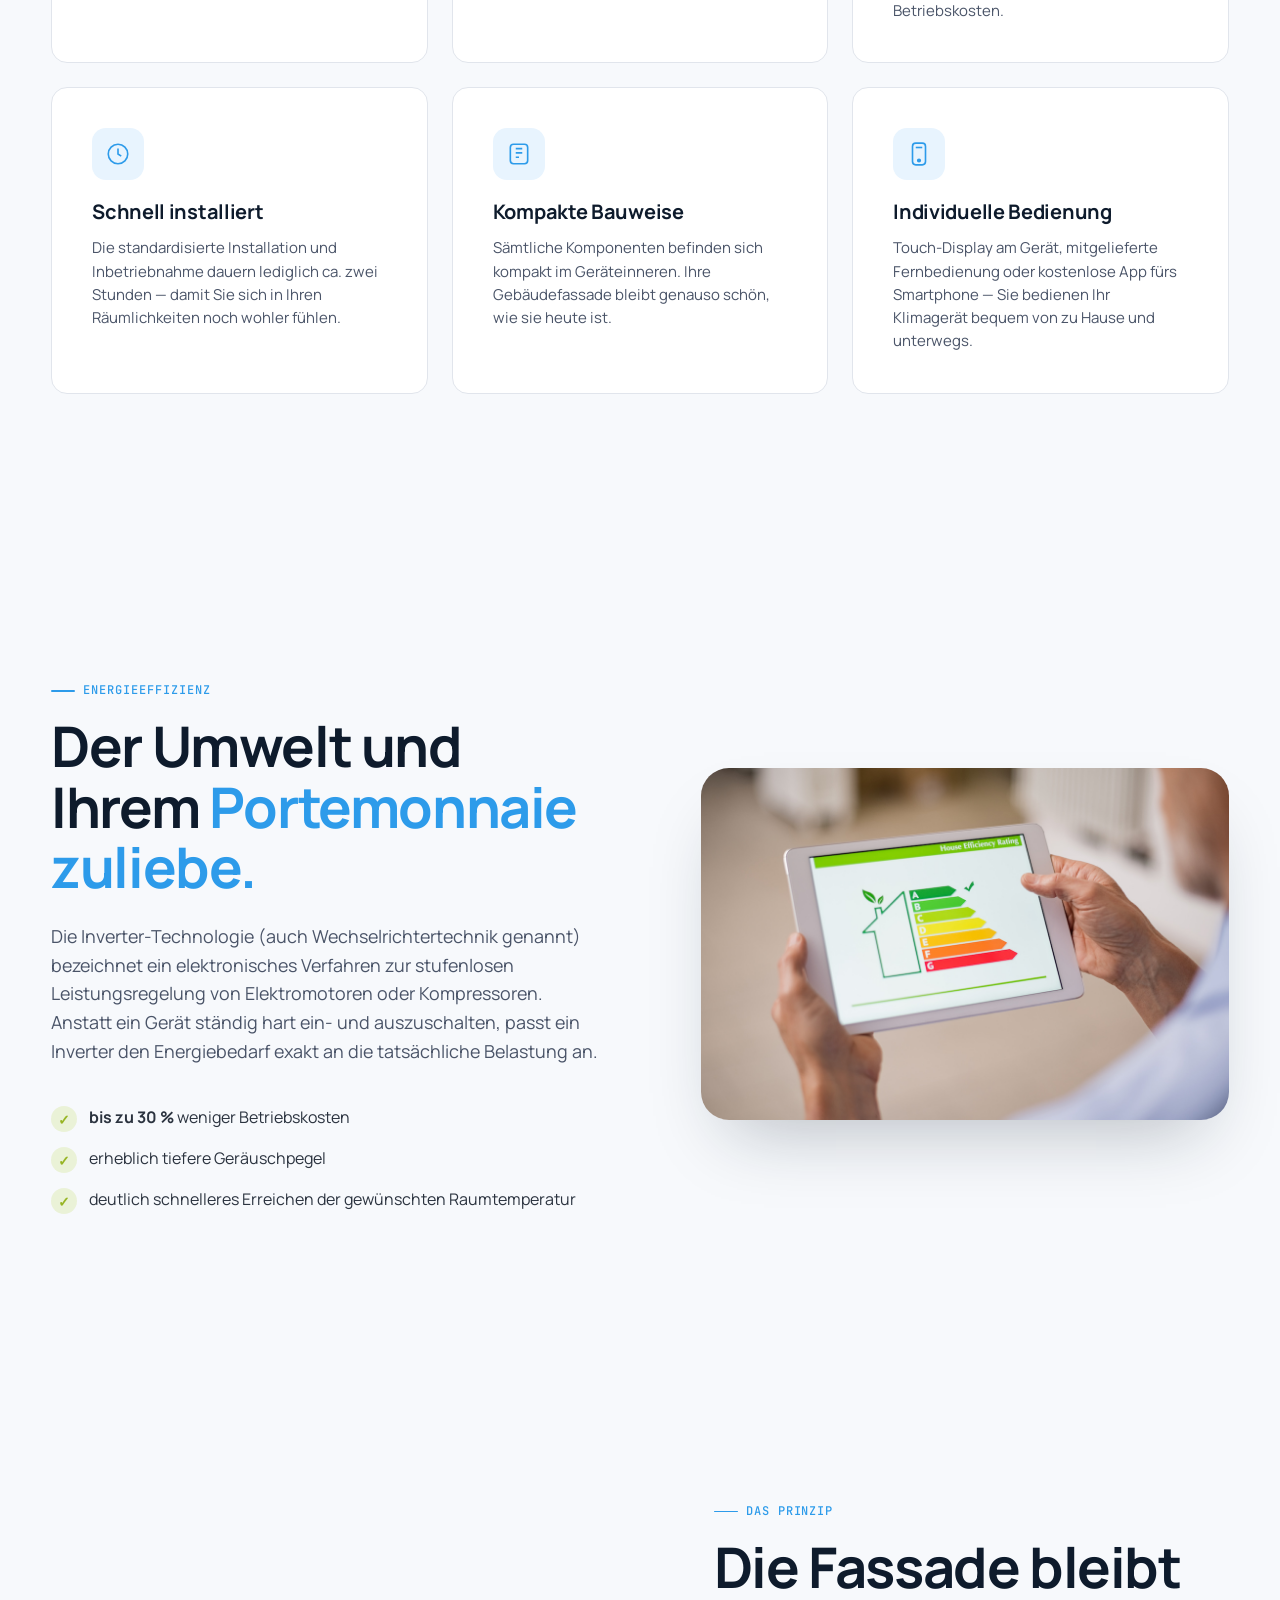
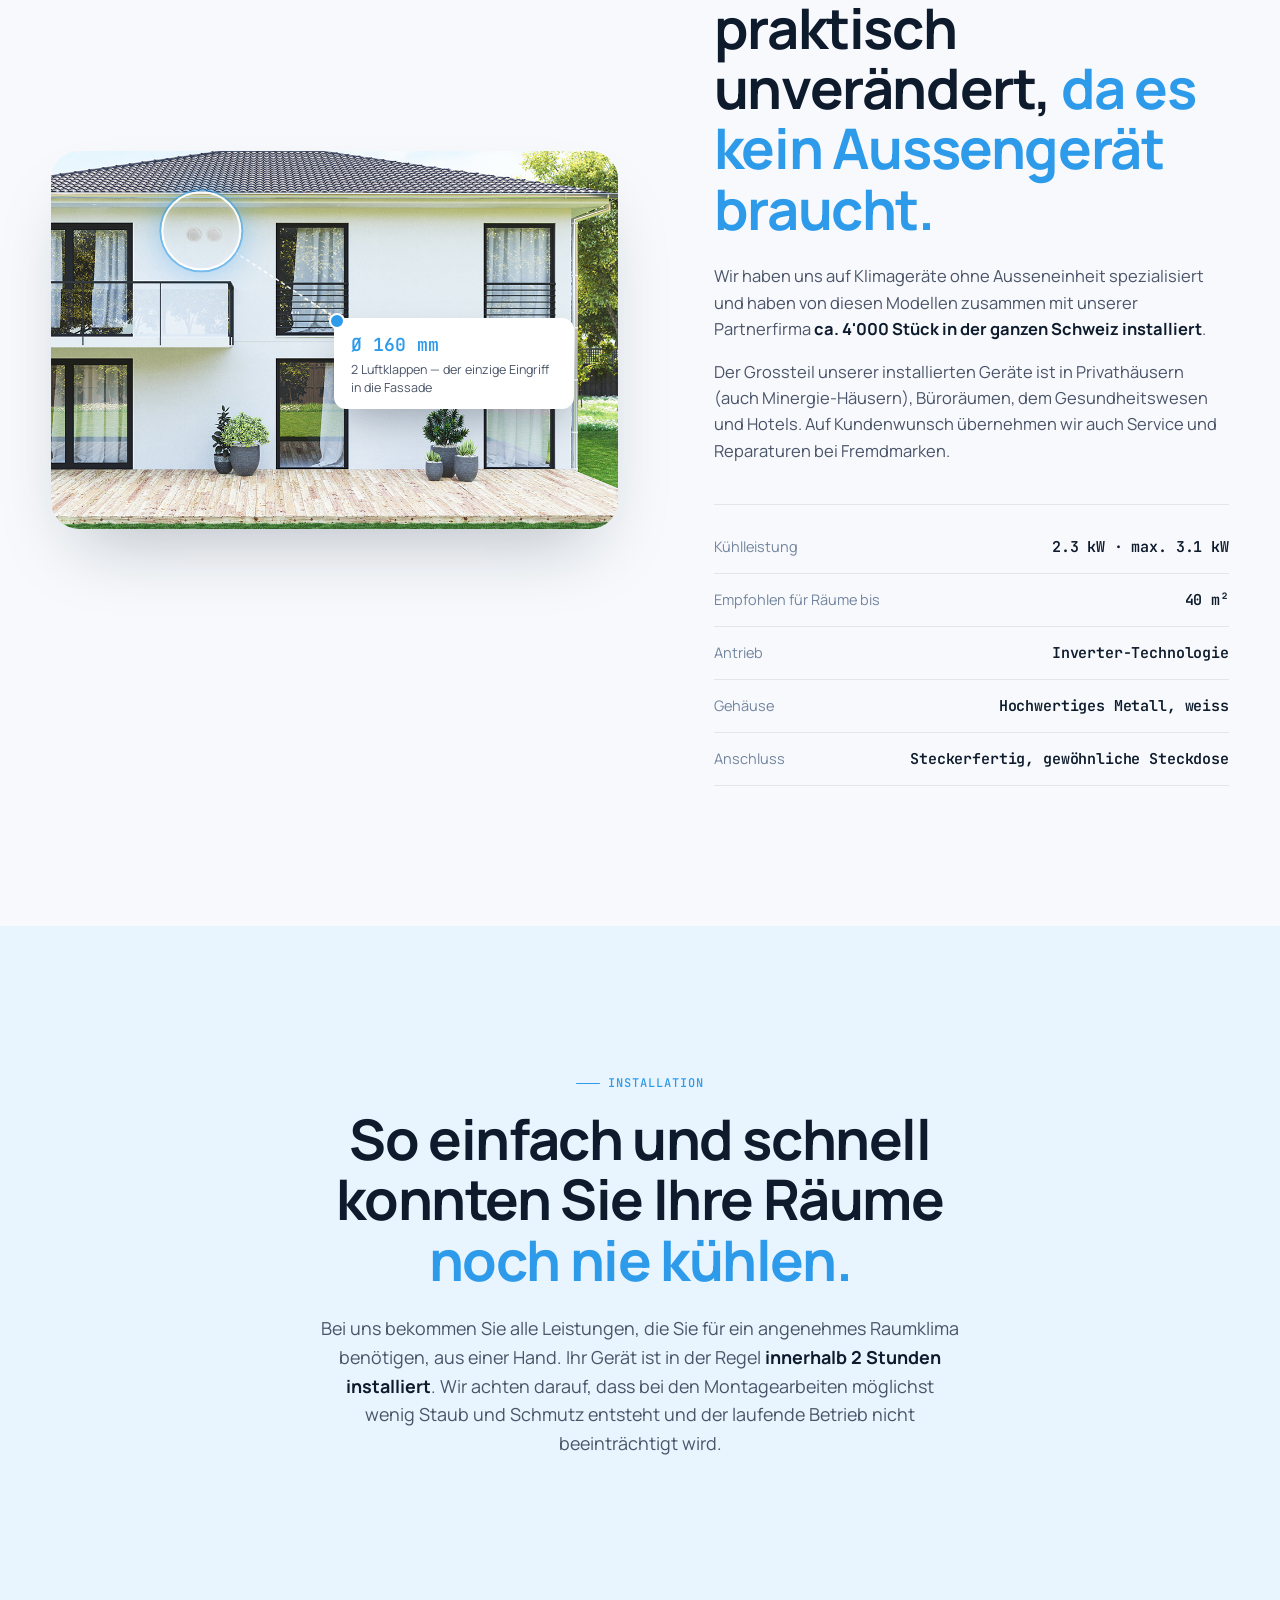
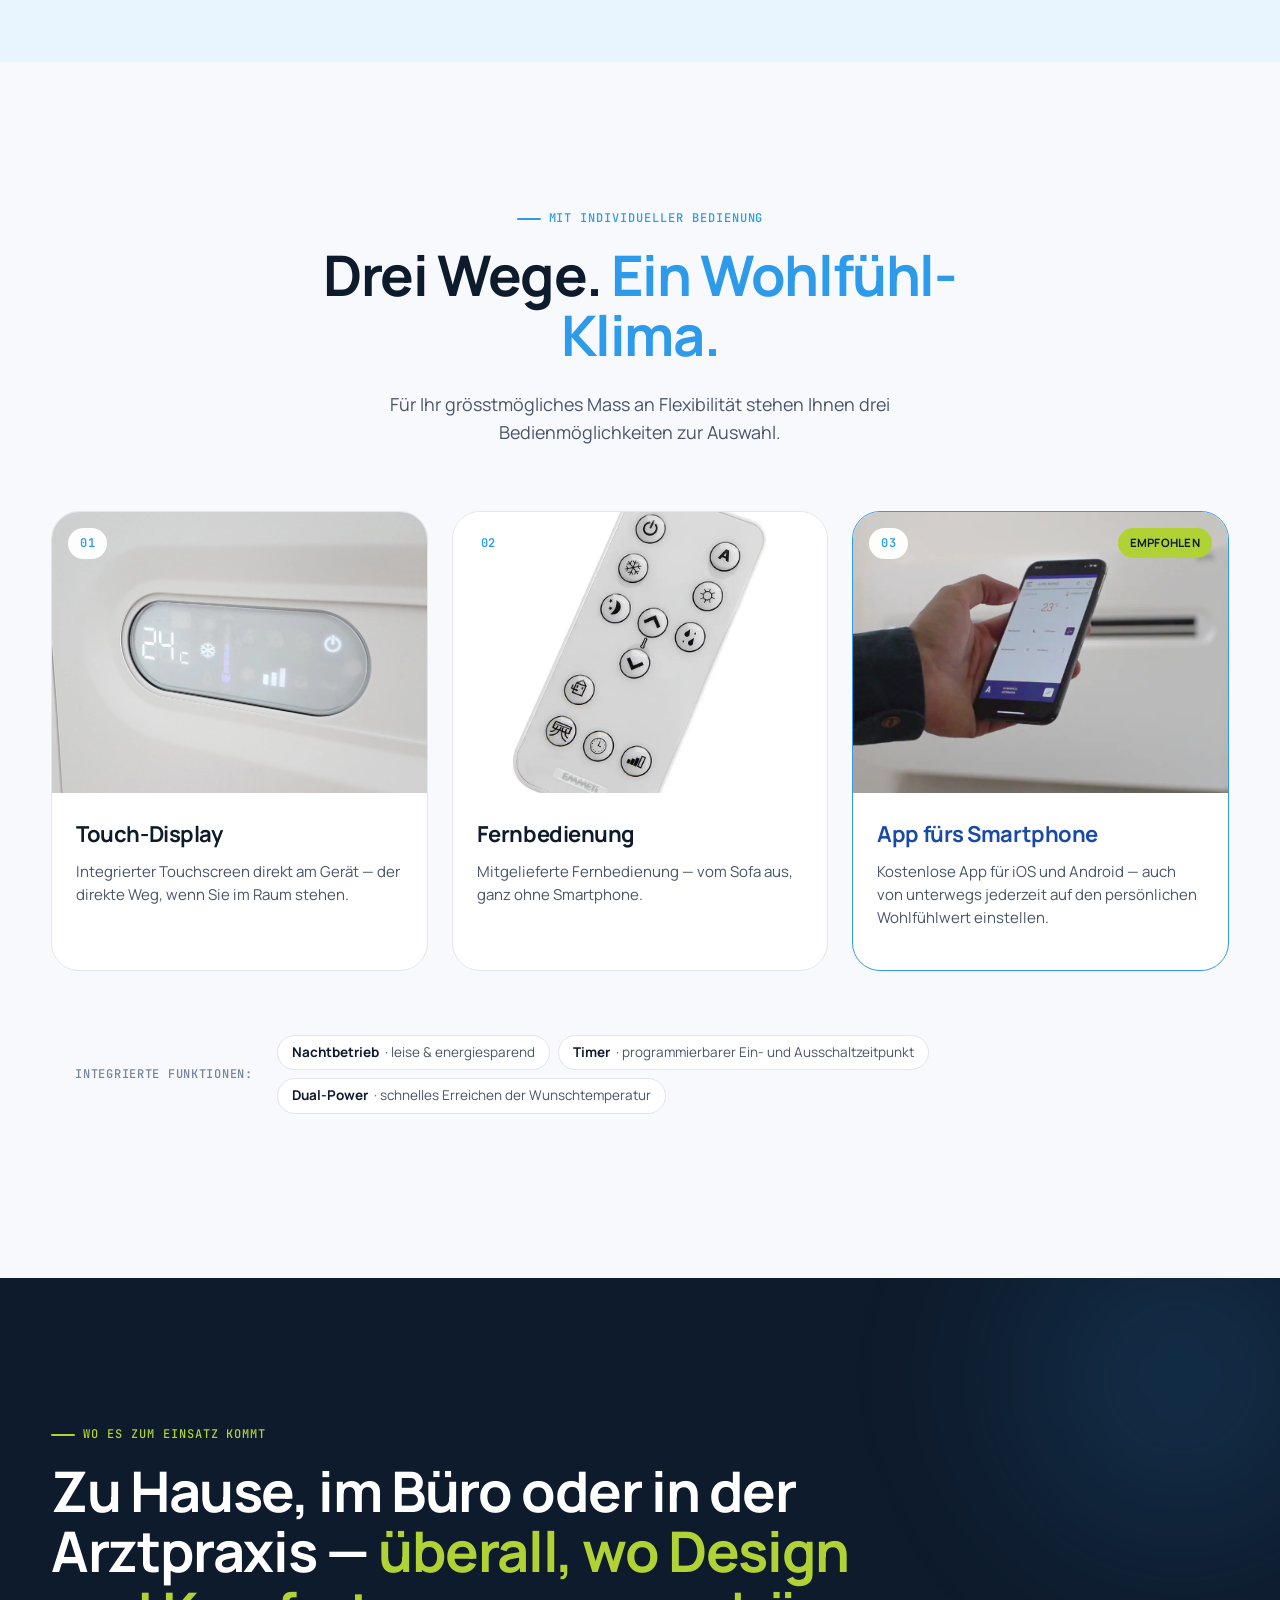
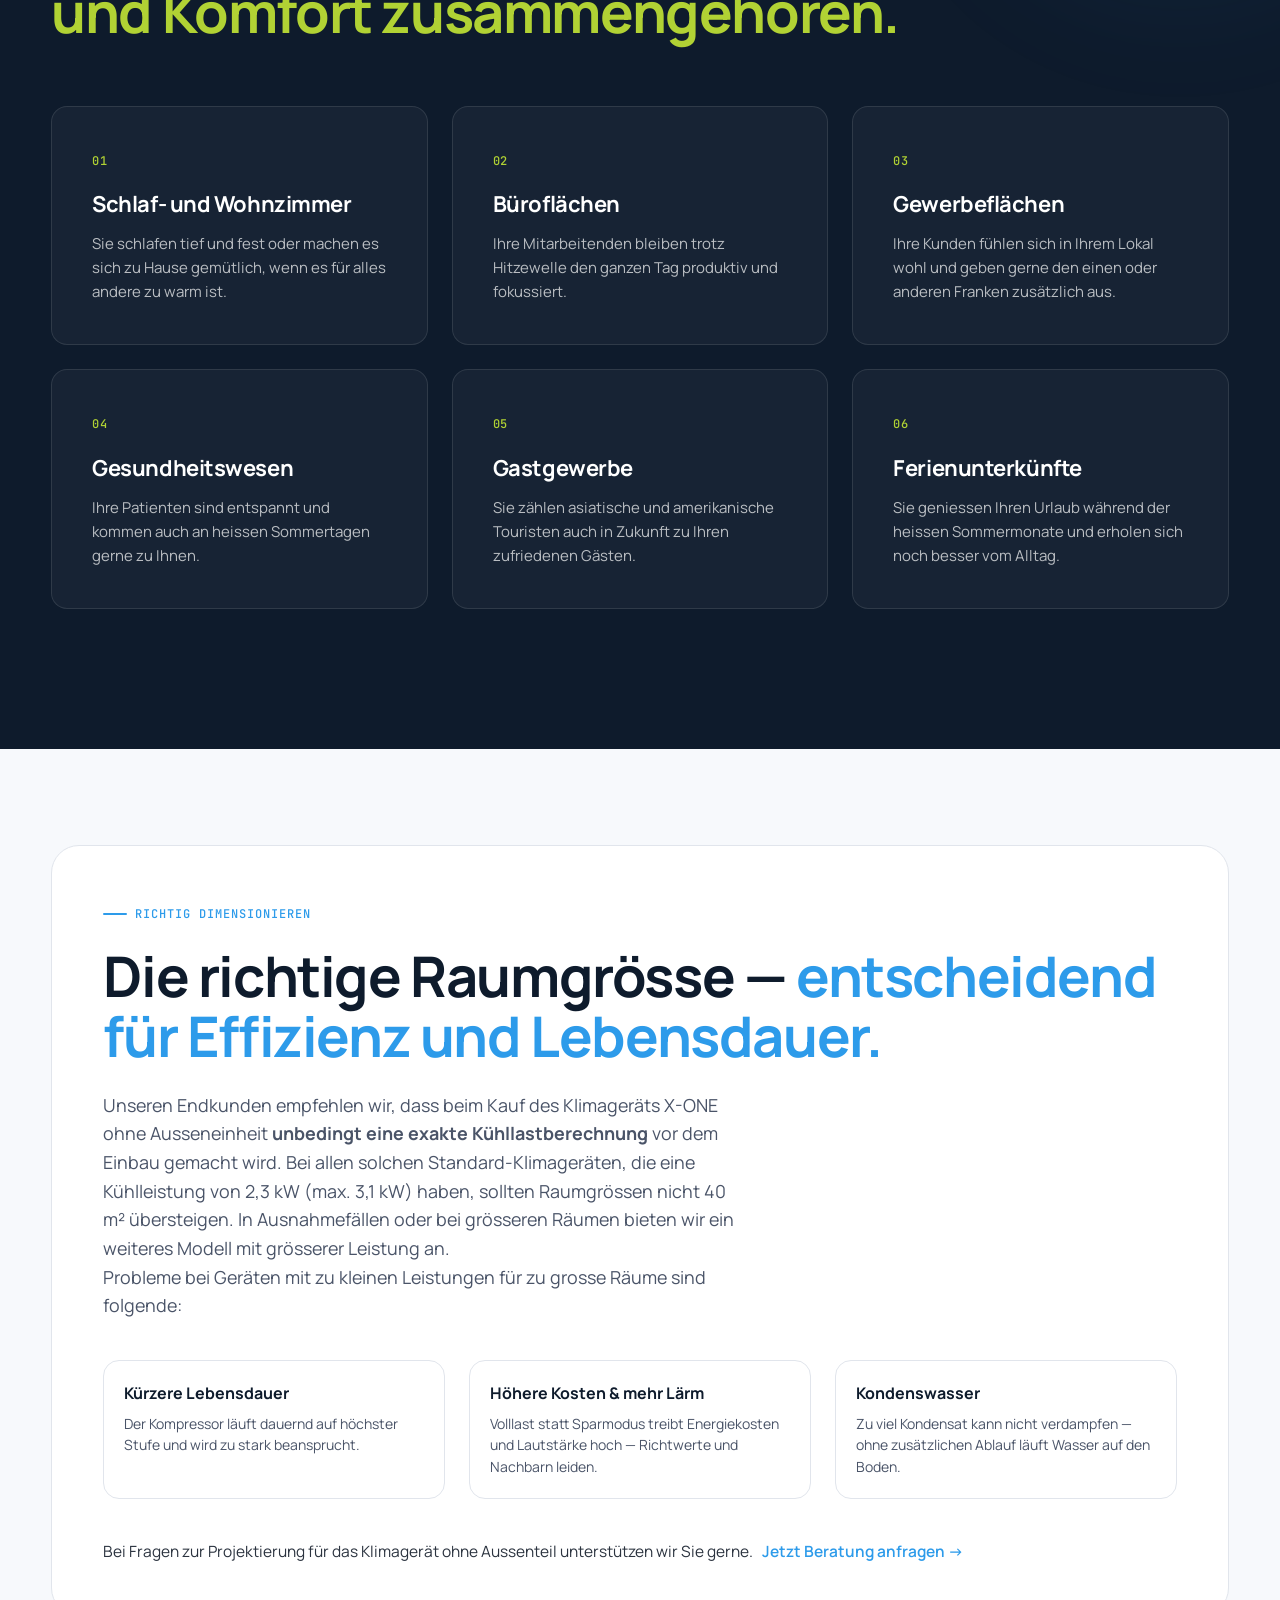
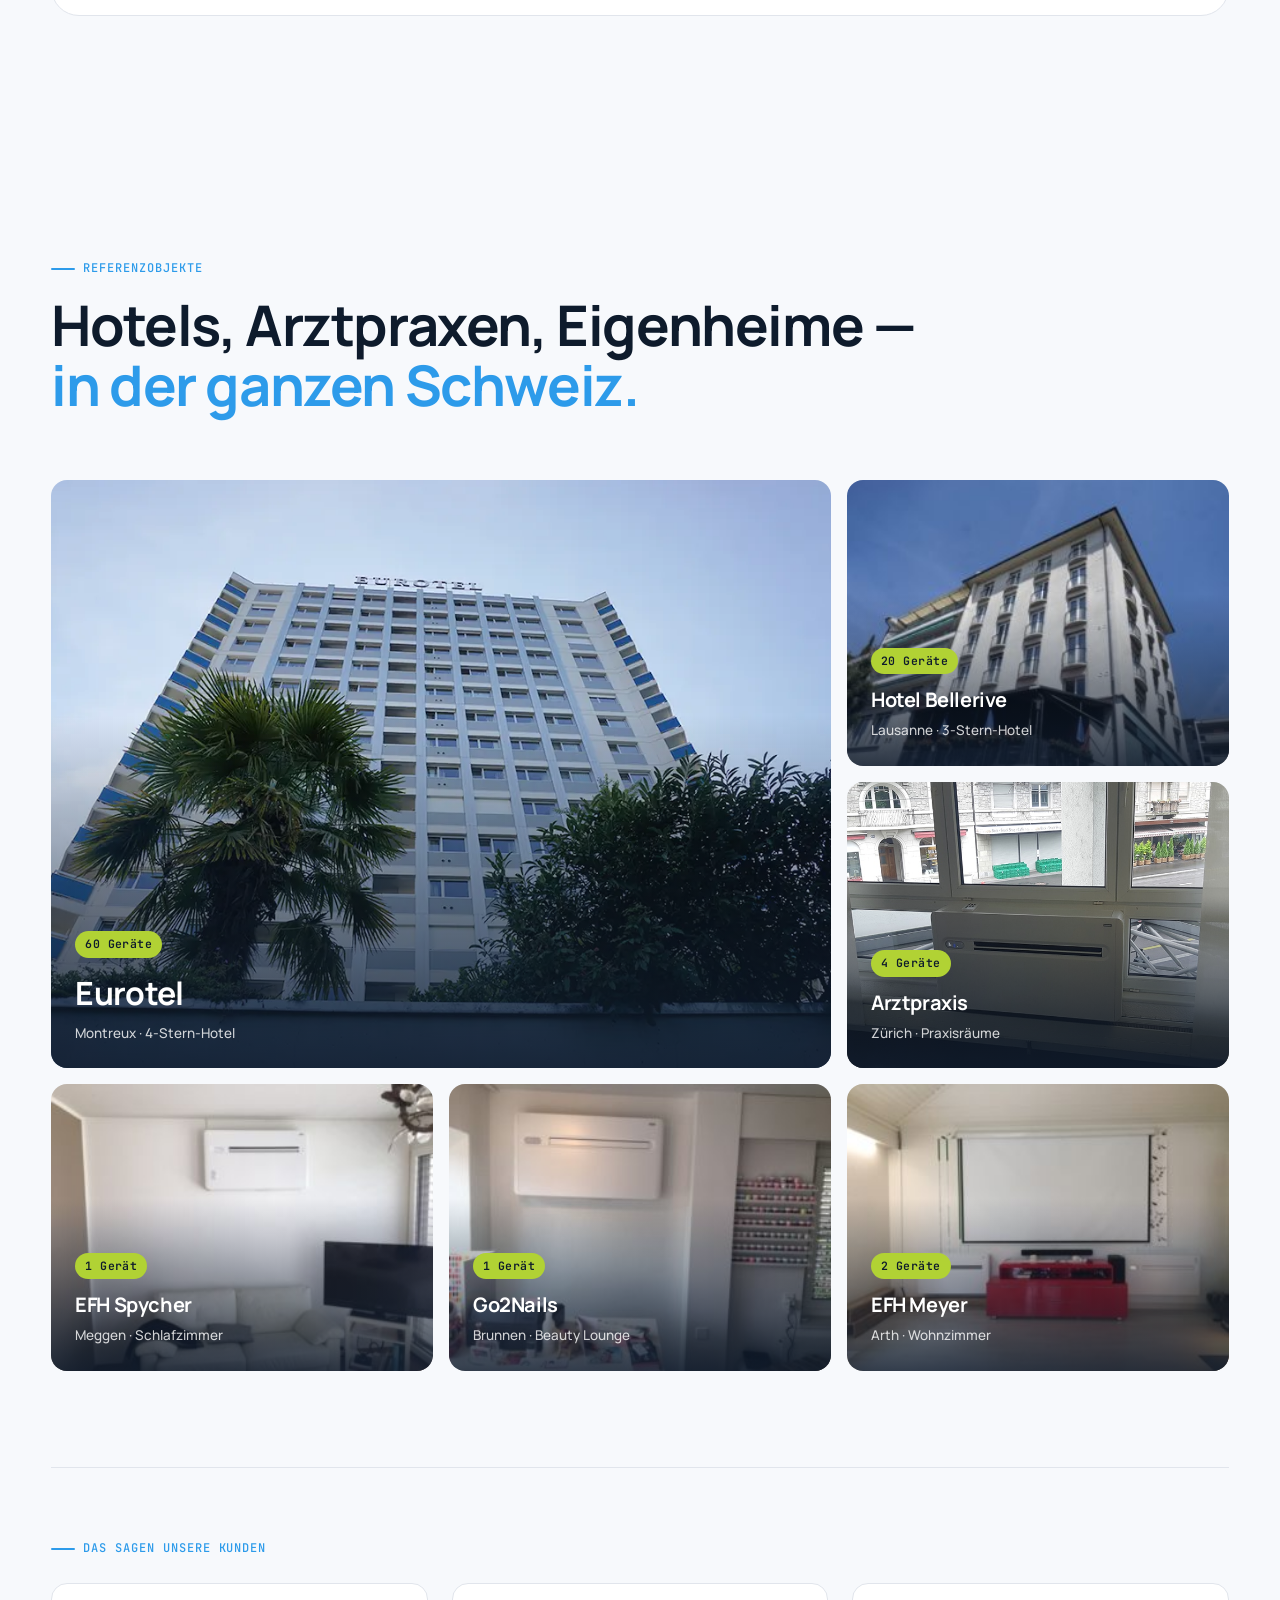
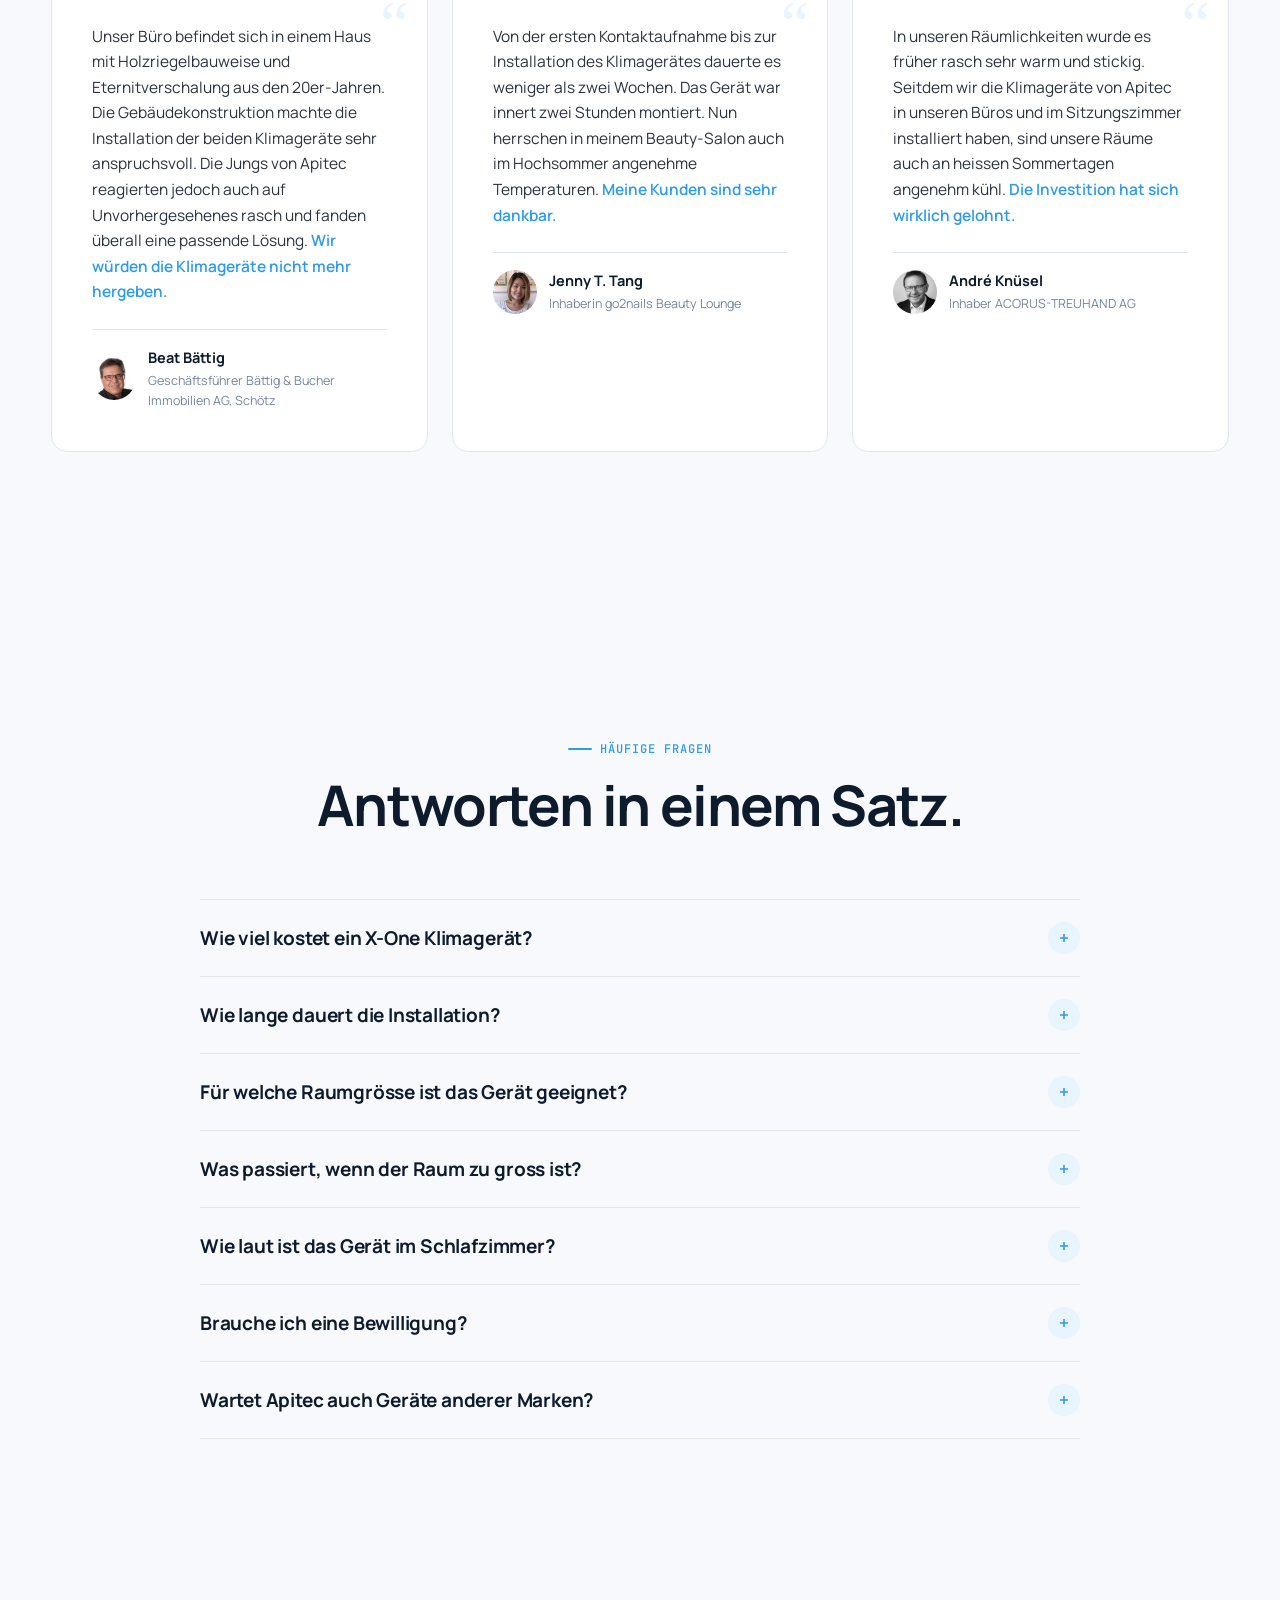
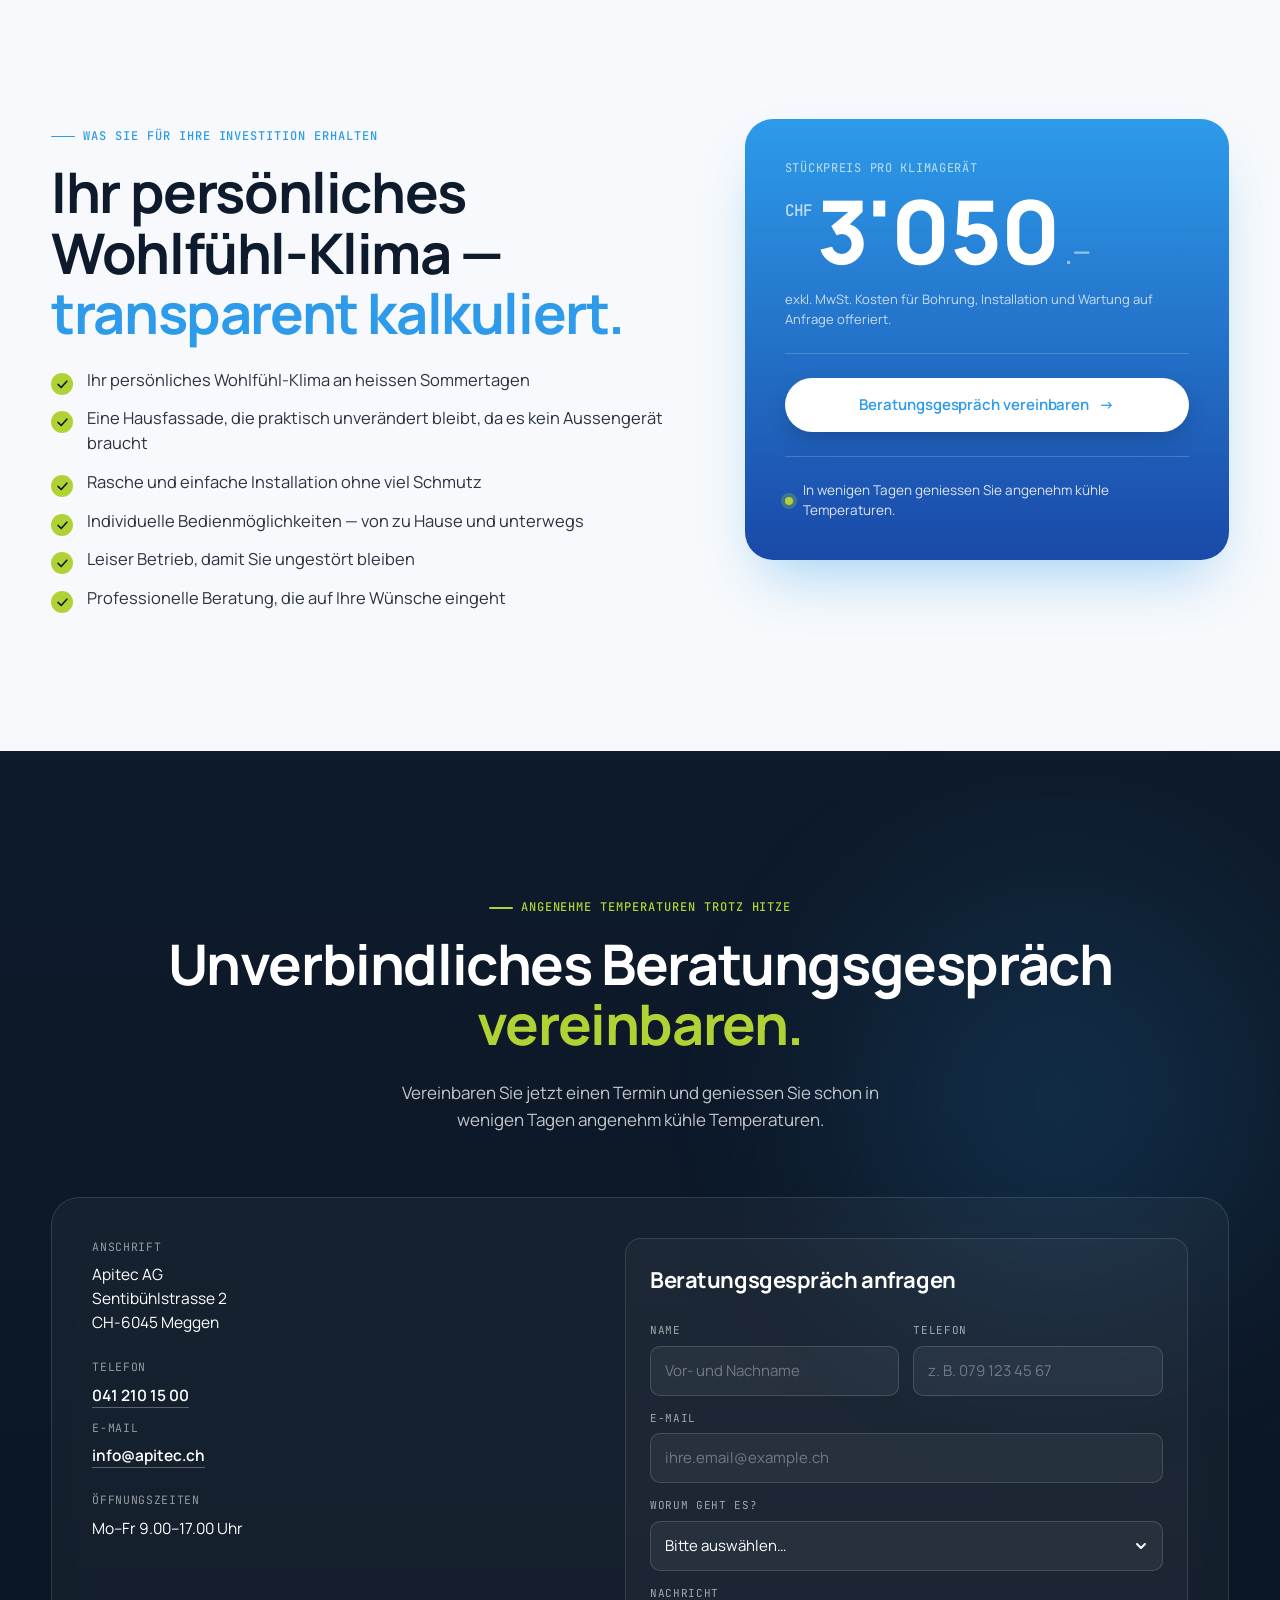
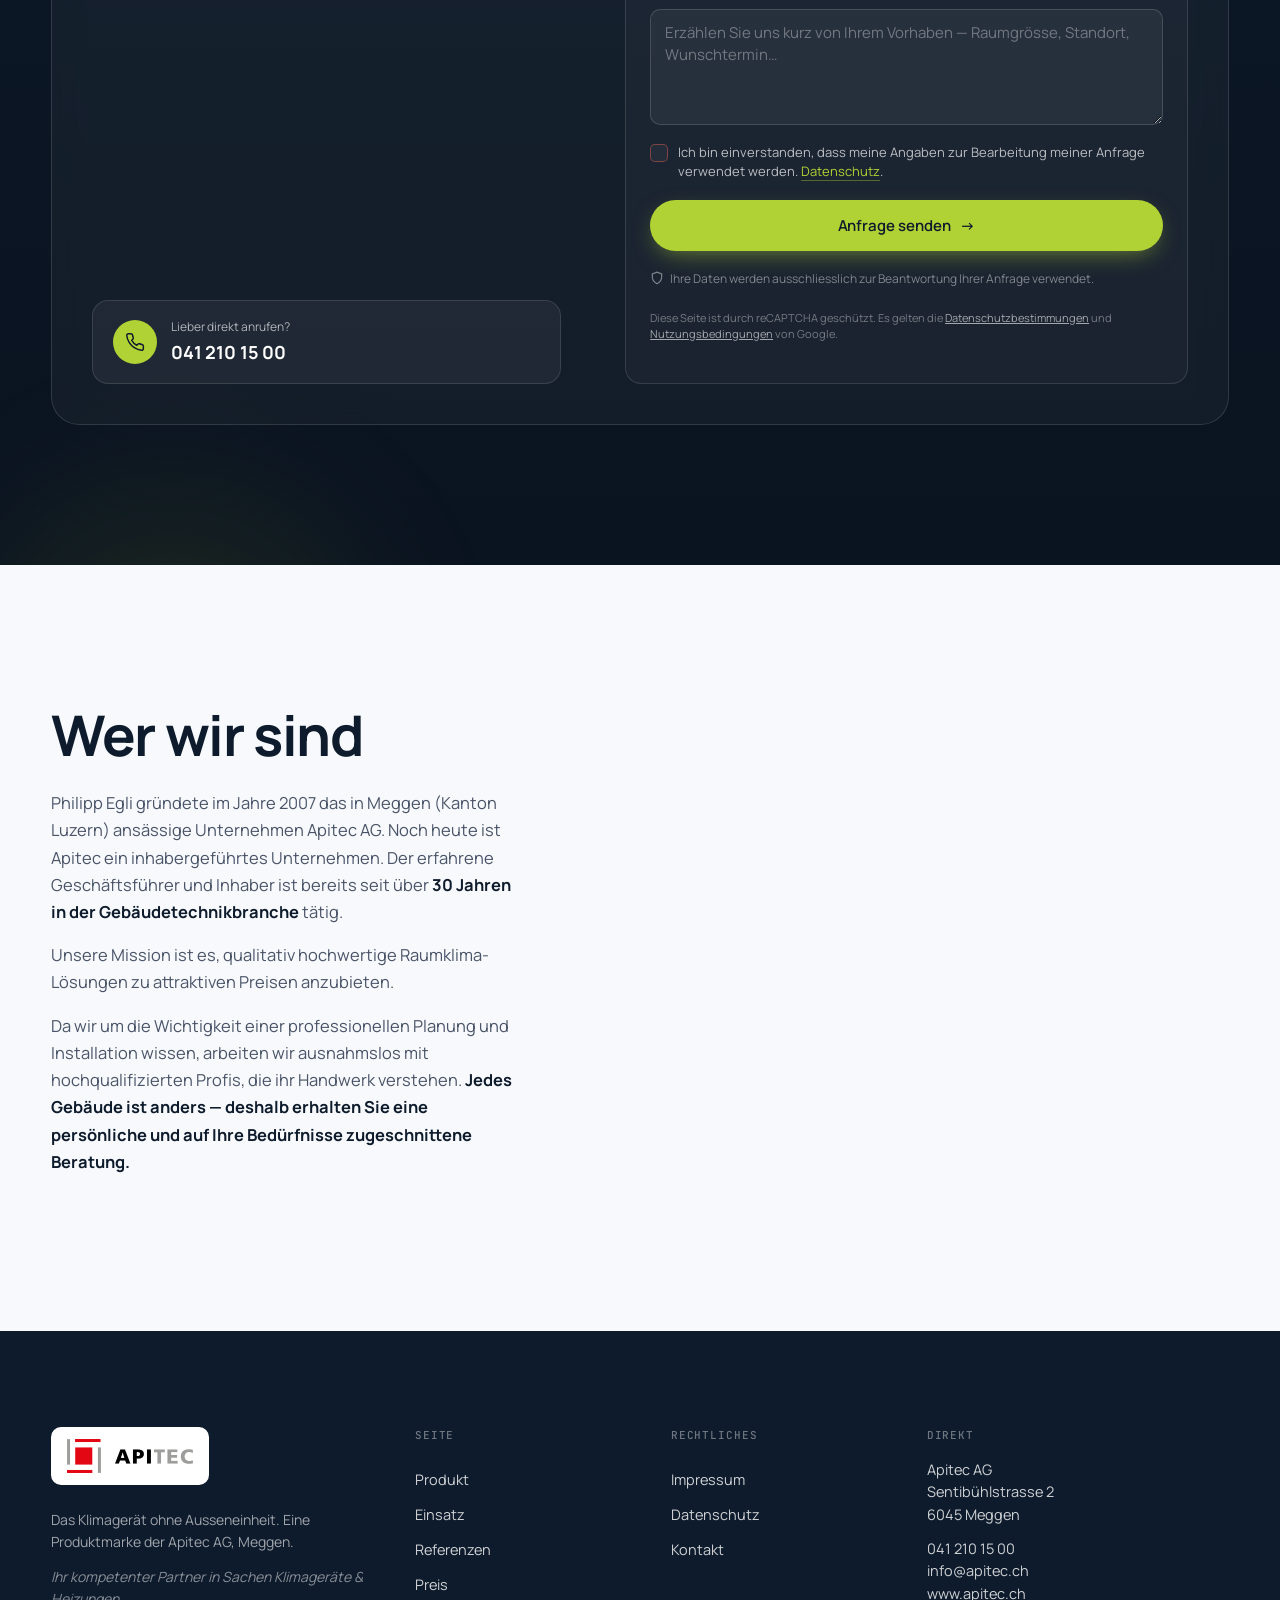
==== commit 1d74be5e: "Add Google Tag Manager integration and update meta description for SEO" ====
--- a/index.html
+++ b/index.html
@@ -2,10 +2,20 @@
 <html lang="de-CH">
 <head>
 <meta charset="utf-8">
+
+<!-- Google tag (gtag.js) -->
+<script async src="https://www.googletagmanager.com/gtag/js?id=G-7PWNXH0B9K"></script>
+<script>
+  window.dataLayer = window.dataLayer || [];
+  function gtag(){dataLayer.push(arguments);}
+  gtag('js', new Date());
+  gtag('config', 'G-7PWNXH0B9K');
+</script>
+
 <meta name="viewport" content="width=device-width, initial-scale=1">
 
-<title>X-One Klimagerät ohne Aussenteil · Apitec AG, Meggen</title>
-<meta name="description" content="Das X-One Klimagerät kühlt ohne Aussenteil — die Hausfassade bleibt unverändert. Leise, elegant, energieeffizient. Über 4'000 Geräte schweizweit installiert. Beratung in Meggen, Kanton Luzern.">
+<title>Klimagerät X-One ohne Aussenteil · Apitec AG, Meggen</title>
+<meta name="description" content="X-One: Das Klimagerät ohne Aussenteil sorgt für ein behagliches Raumklima an heissen Sommertagen. leise - elegant - energieeffizient. ">
 <link rel="canonical" href="https://das-klimageraet.ch/">
 
 <meta property="og:type" content="website">
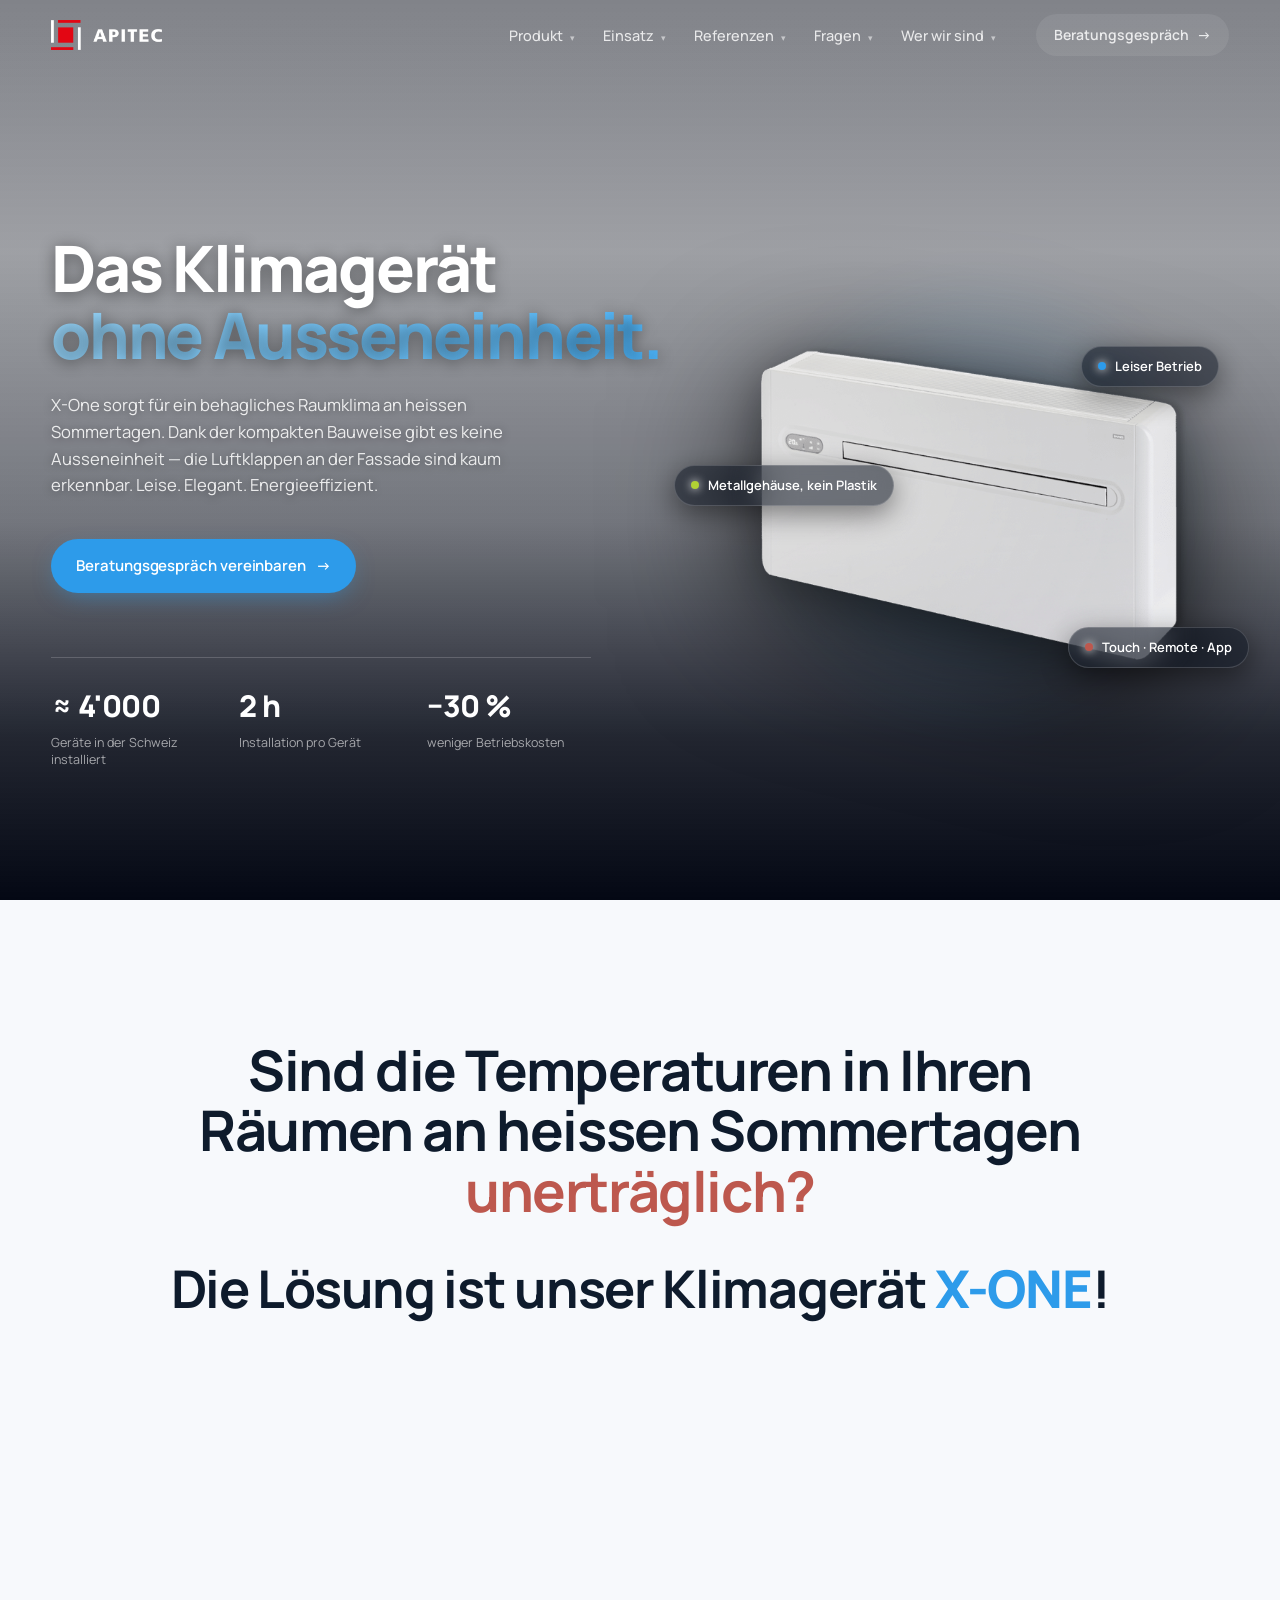
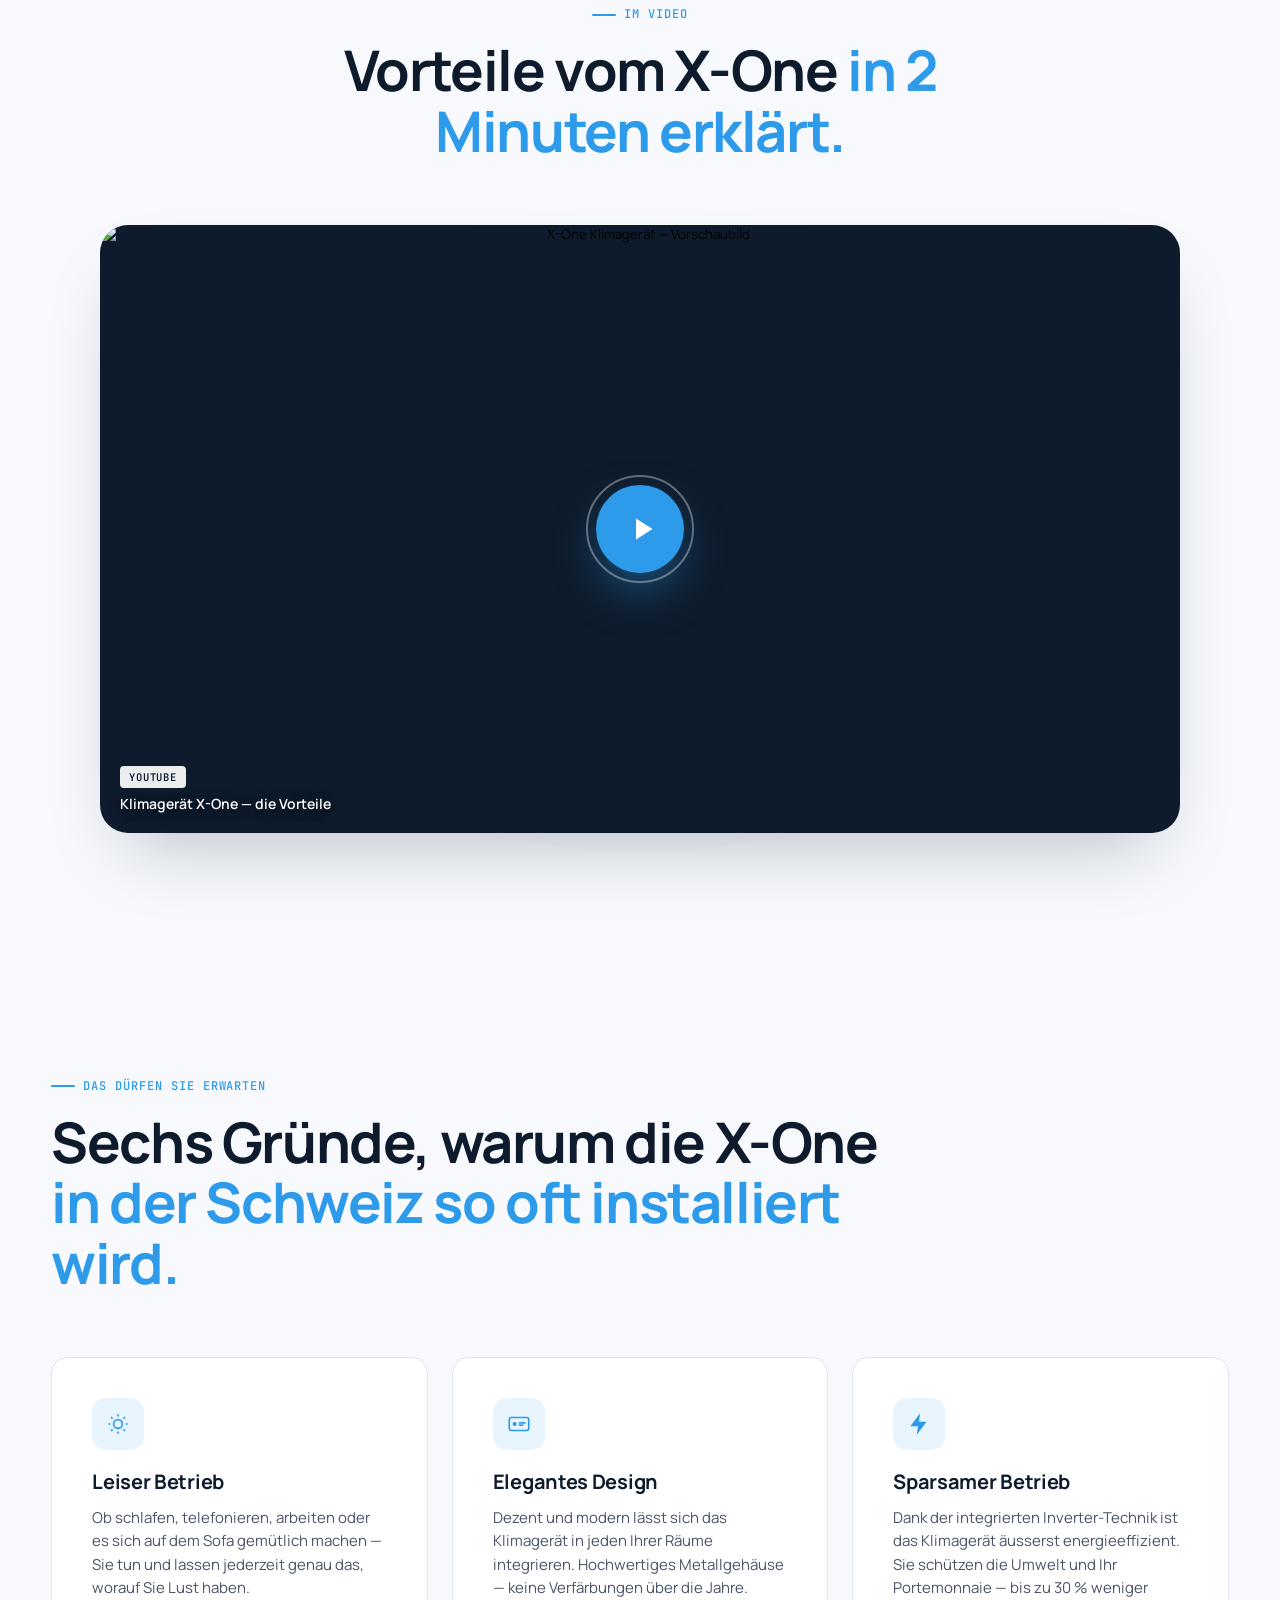
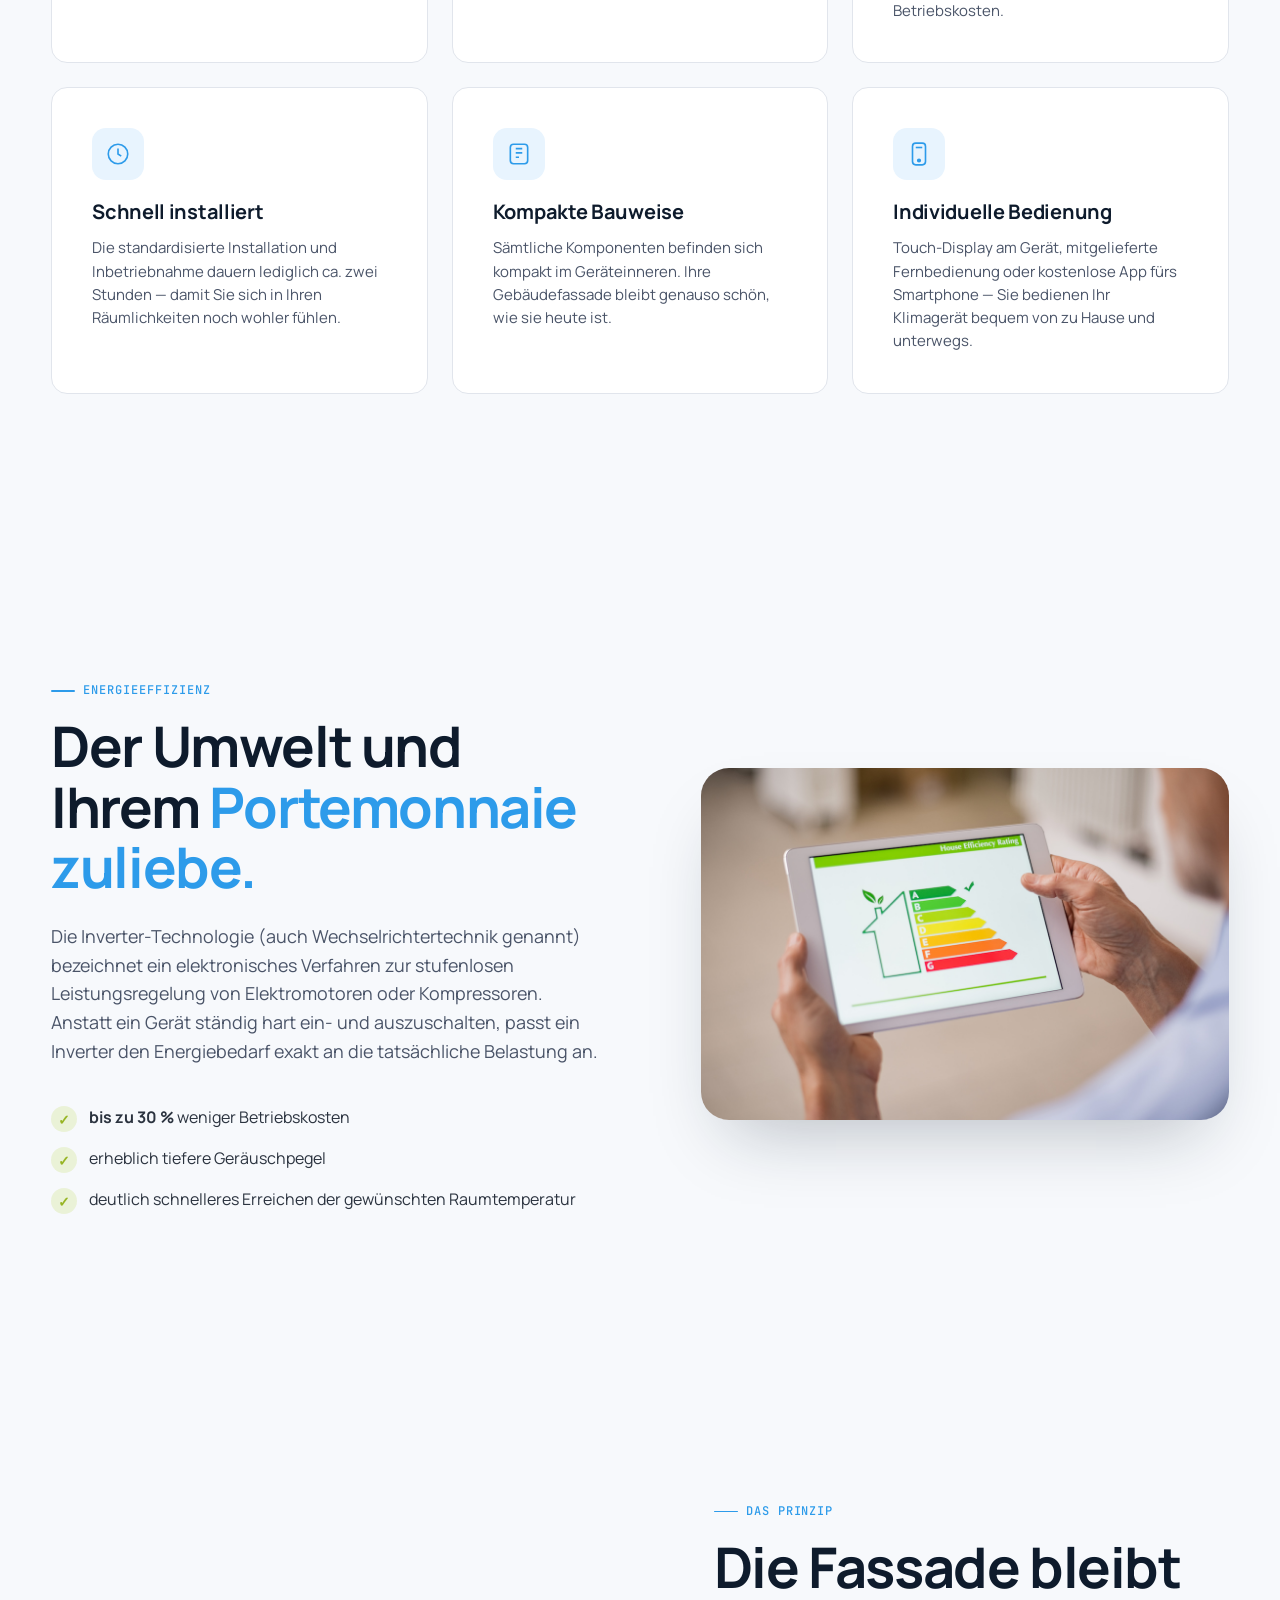
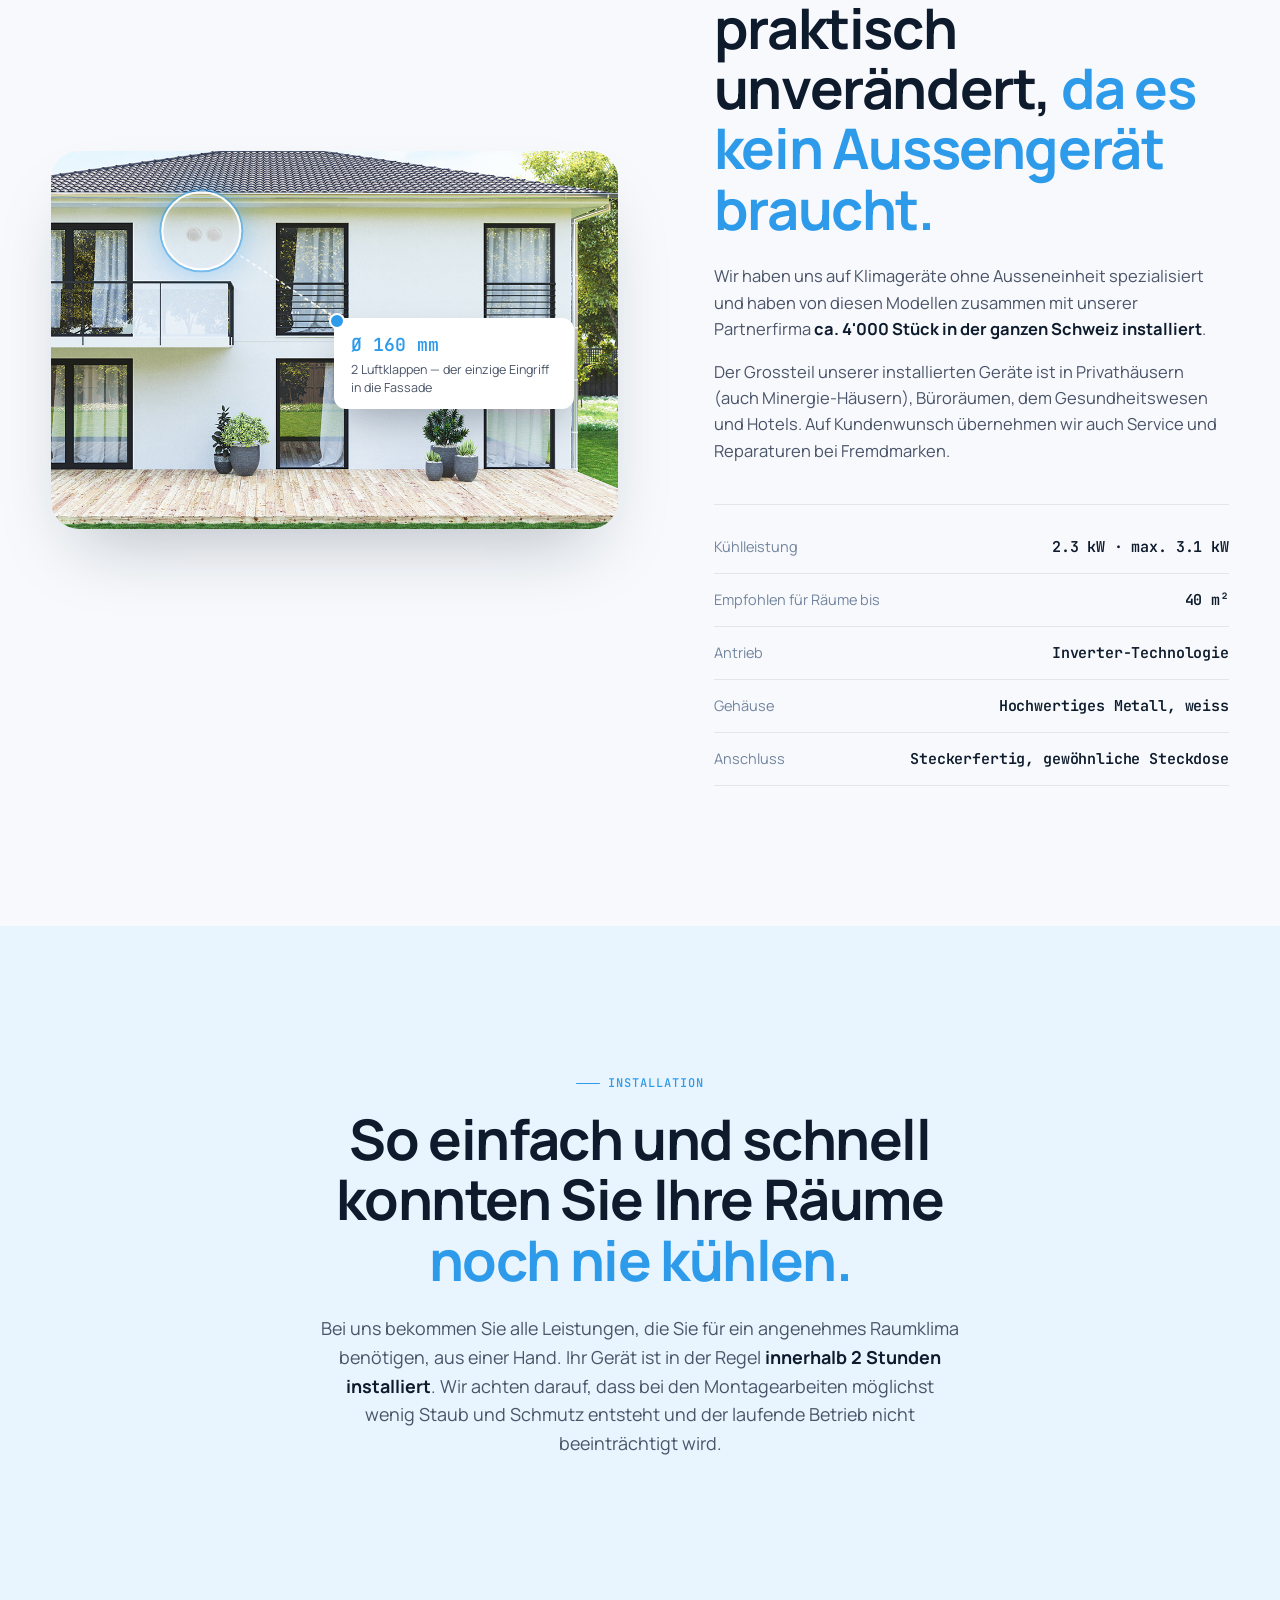
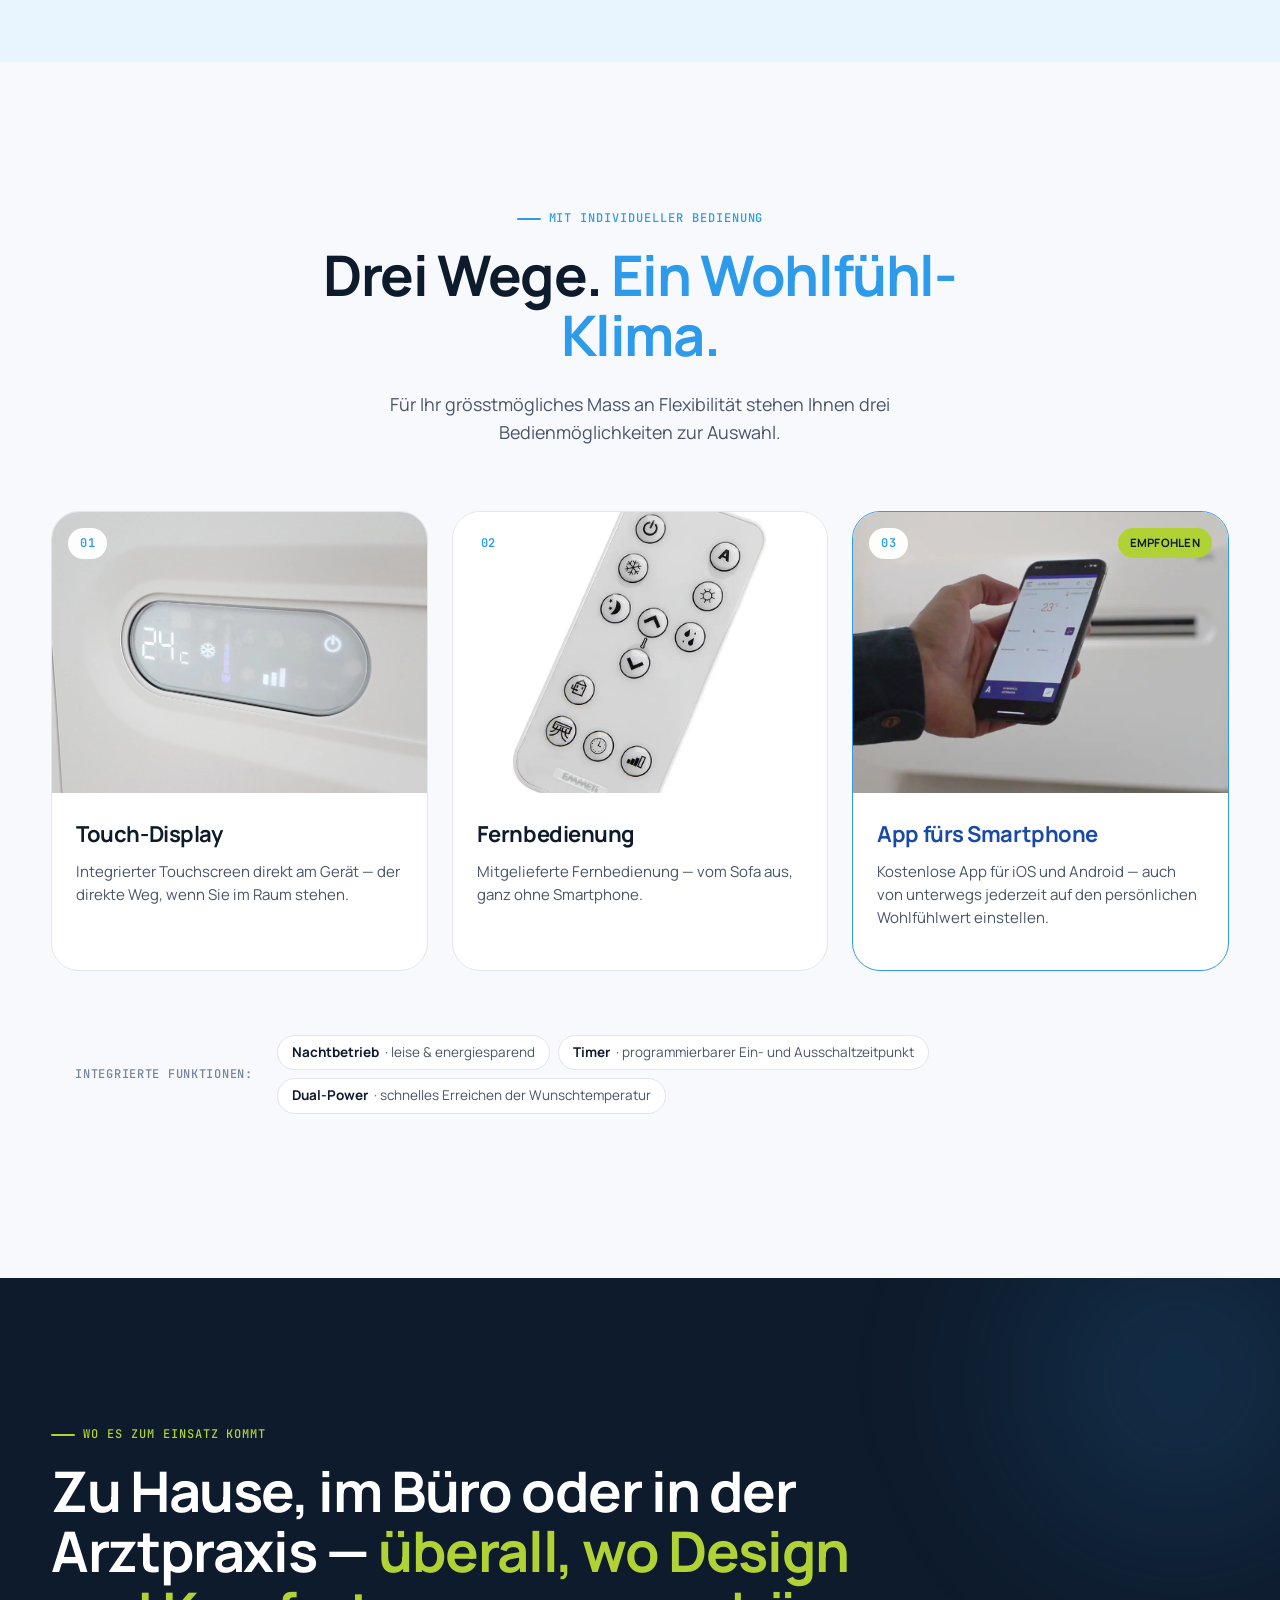
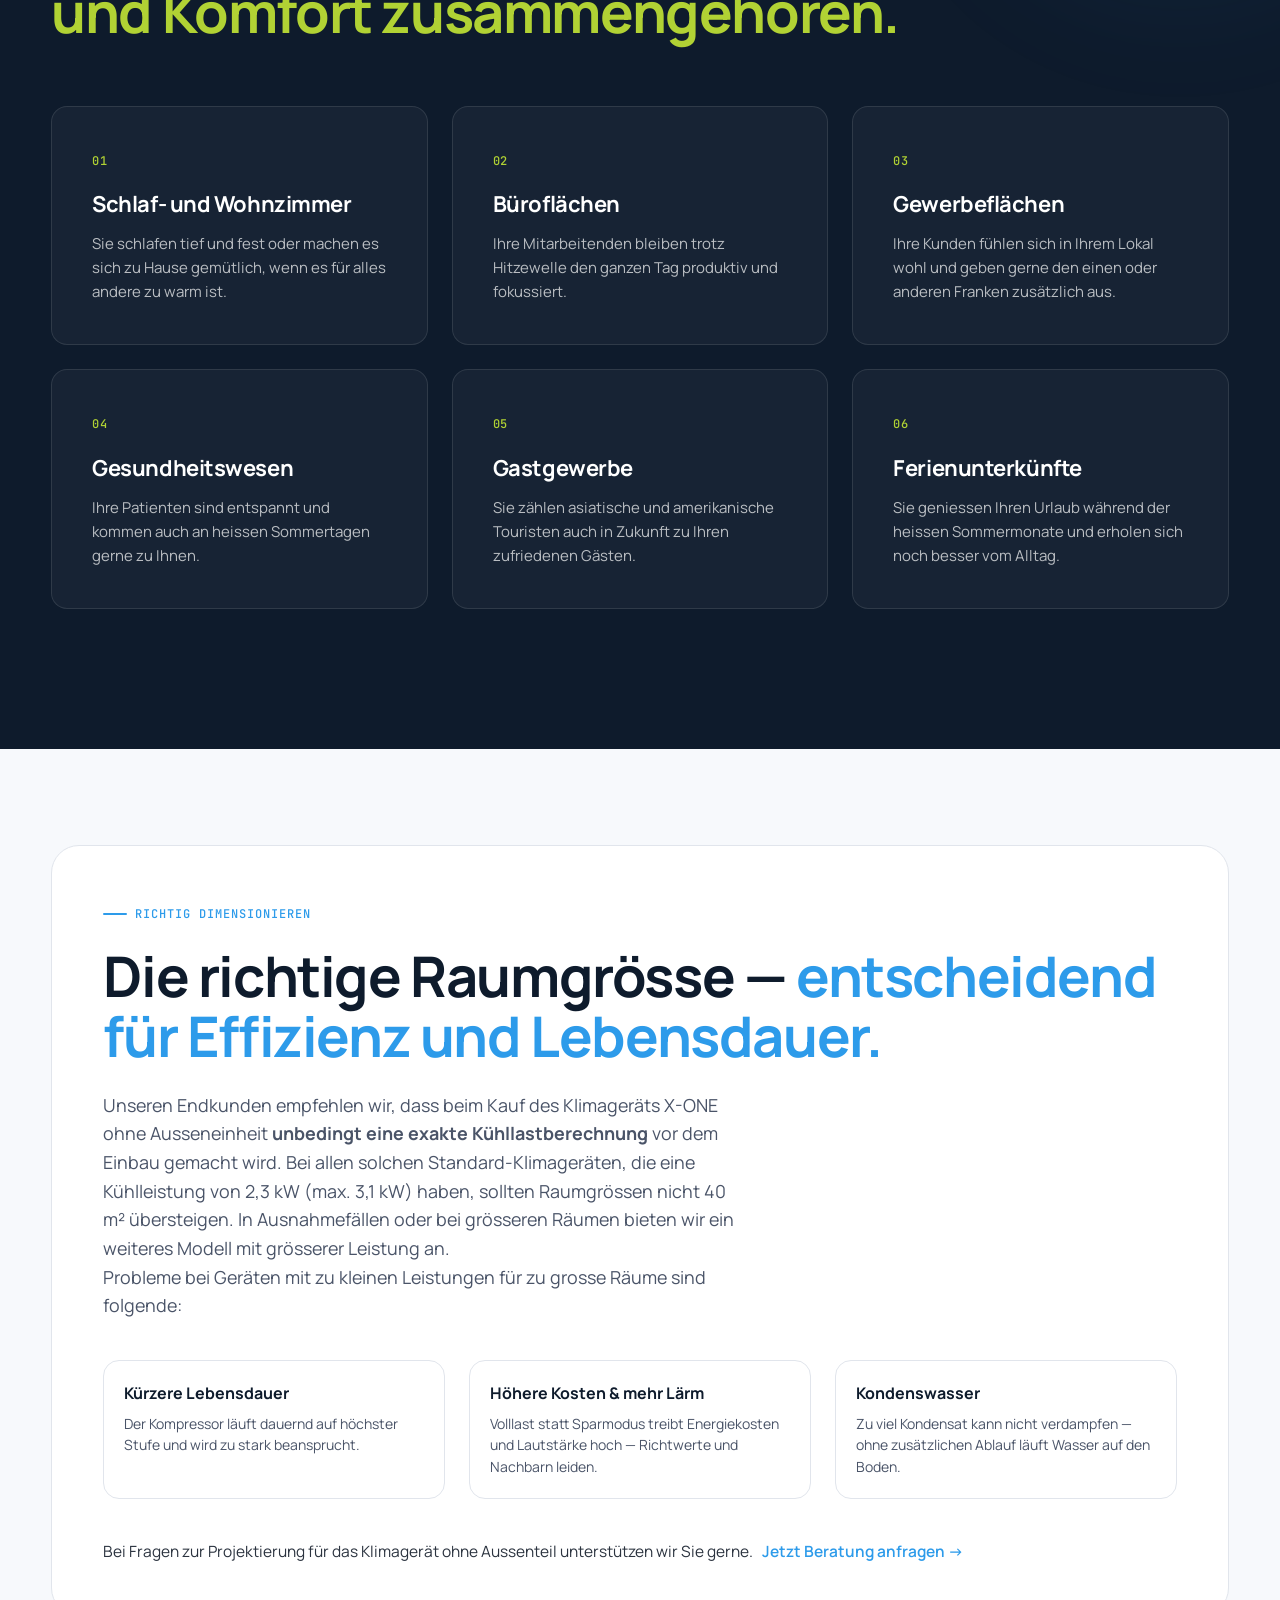
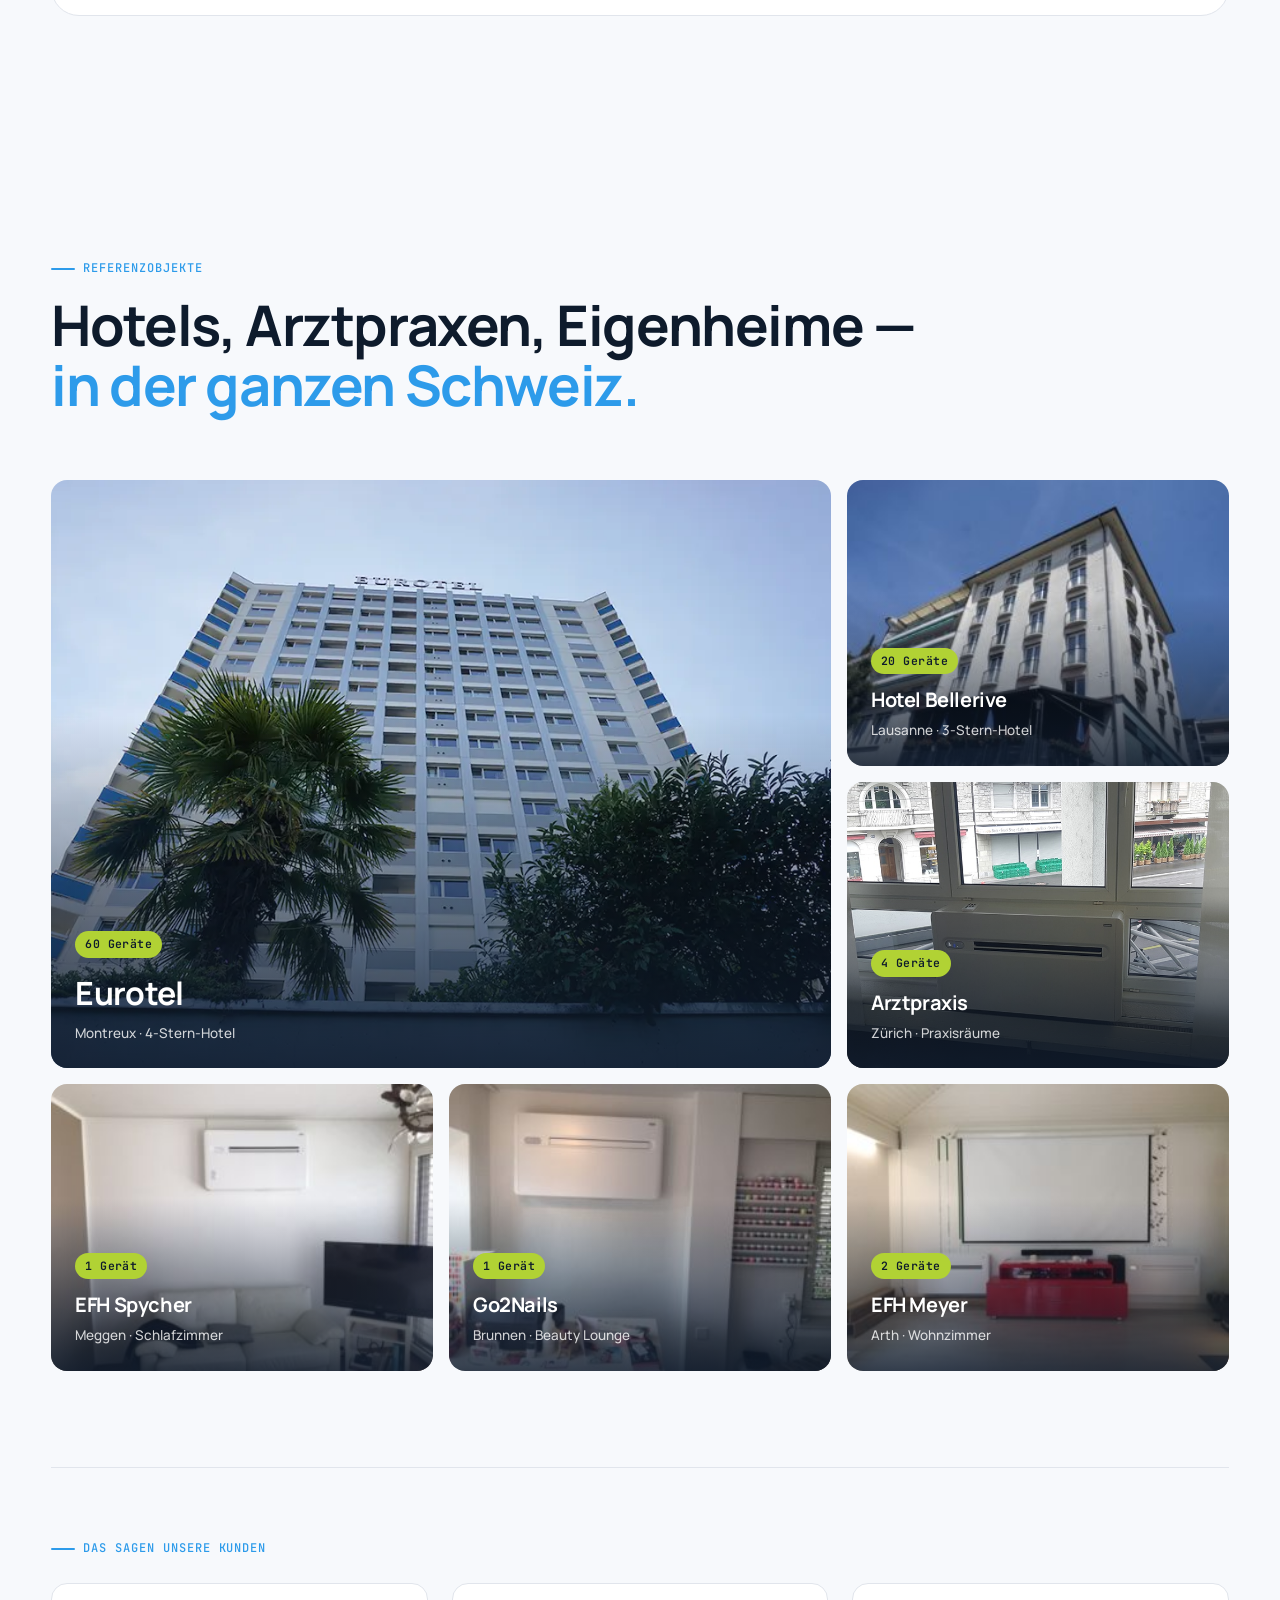
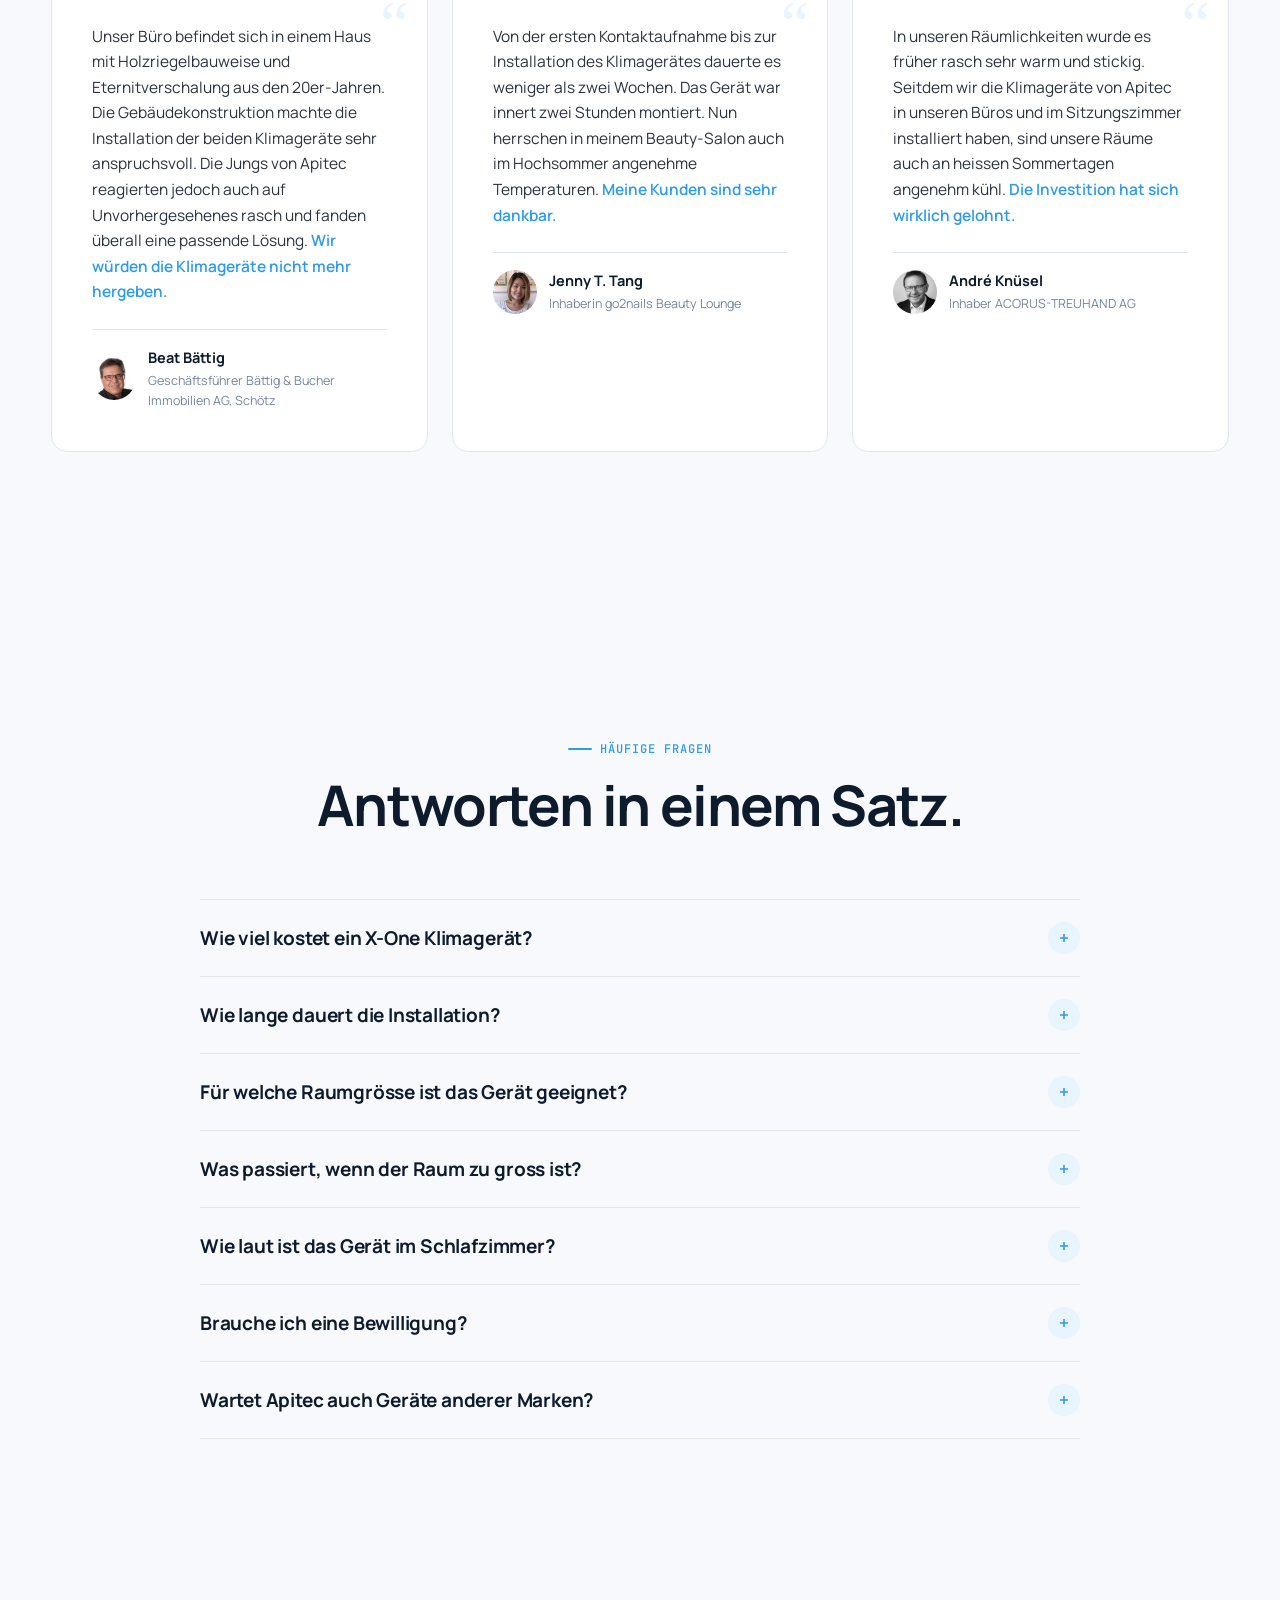
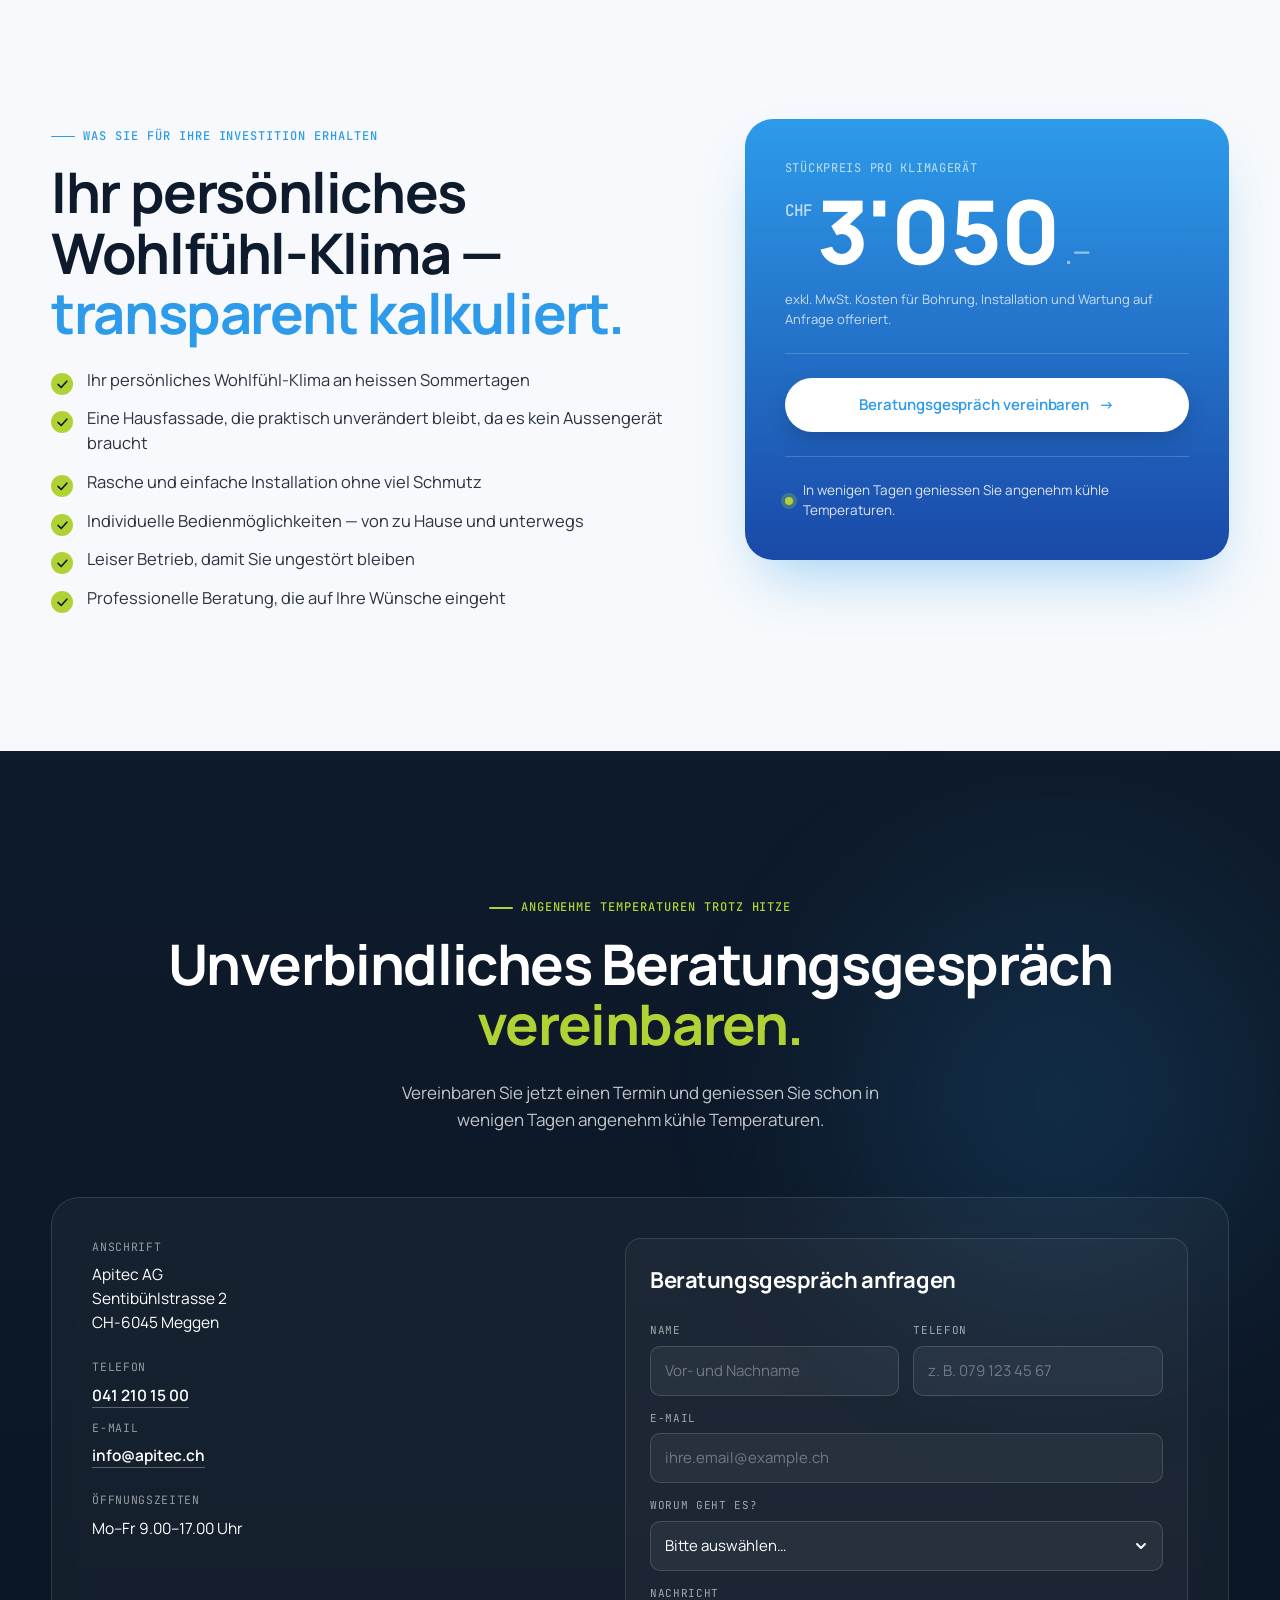
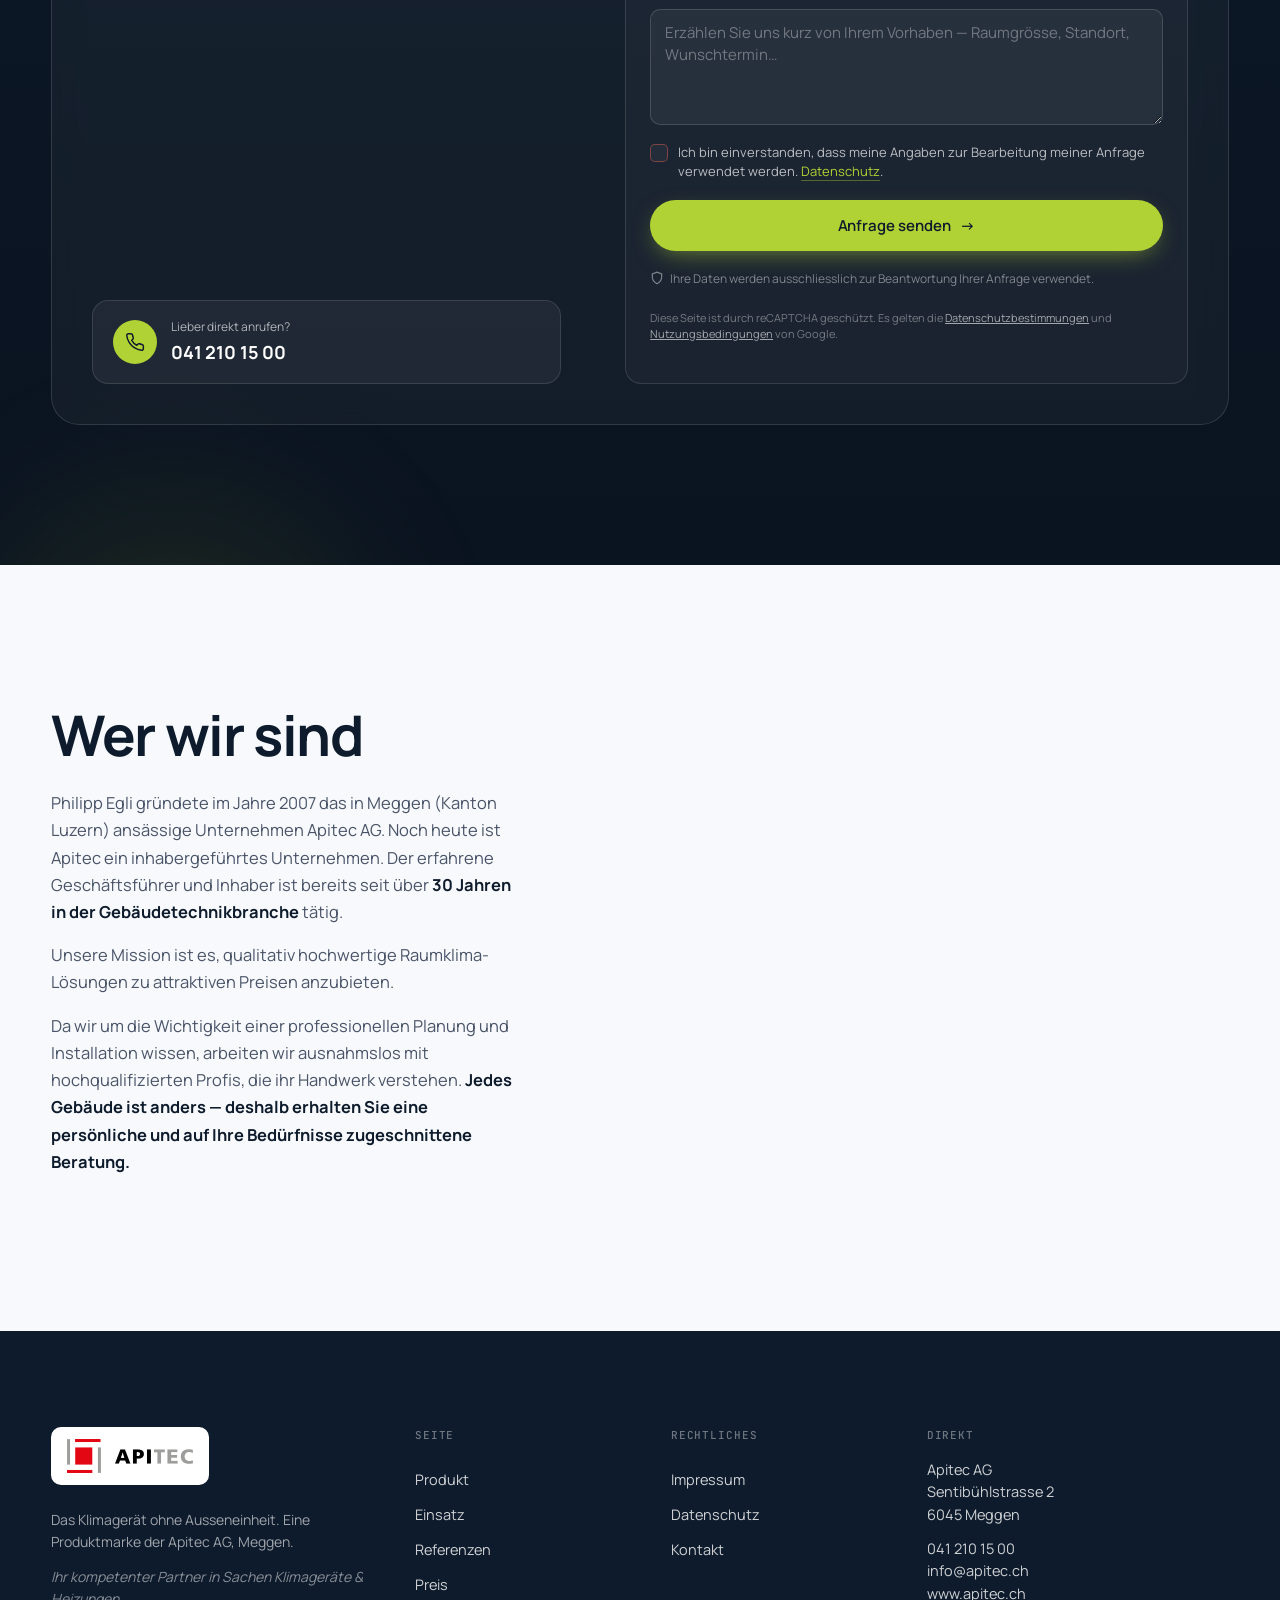
==== commit c5d26c6f: "Update hitze-overlay comments and logic to reflect temperature threshold change to 30 °C" ====
--- a/index.html
+++ b/index.html
@@ -1111,7 +1111,7 @@
   </div>
 </footer>
 
-<!-- ============ HITZE-OVERLAY (erscheint bei > 25 °C, Daten via Open-Meteo) ============ -->
+<!-- ============ HITZE-OVERLAY (erscheint, wenn Vorhersage-Höchstwert heute > 30 °C, Daten via Open-Meteo) ============ -->
 <div class="hitze" id="hitze-overlay" role="dialog" aria-modal="true" aria-labelledby="hitze-title" hidden>
   <div class="hitze__card">
     <button class="hitze__close" type="button" aria-label="Schliessen" data-hitze-close>
